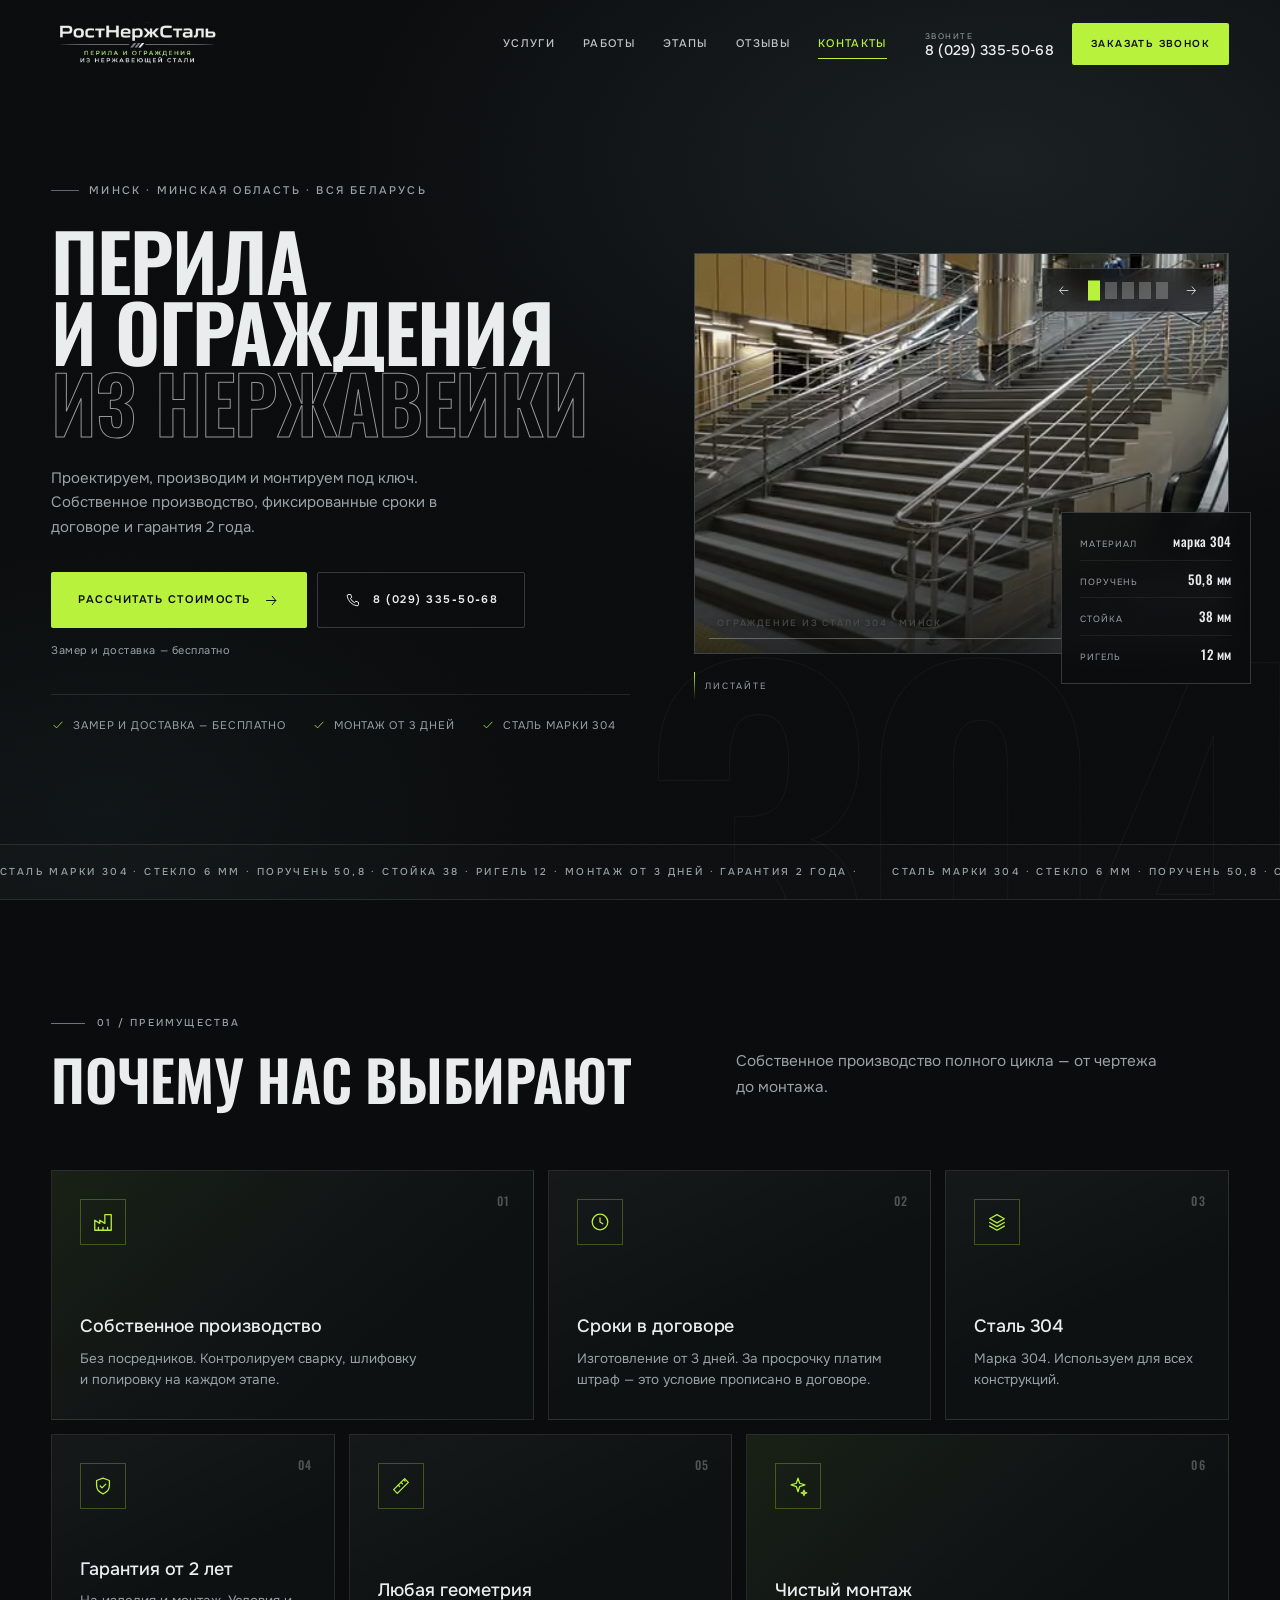
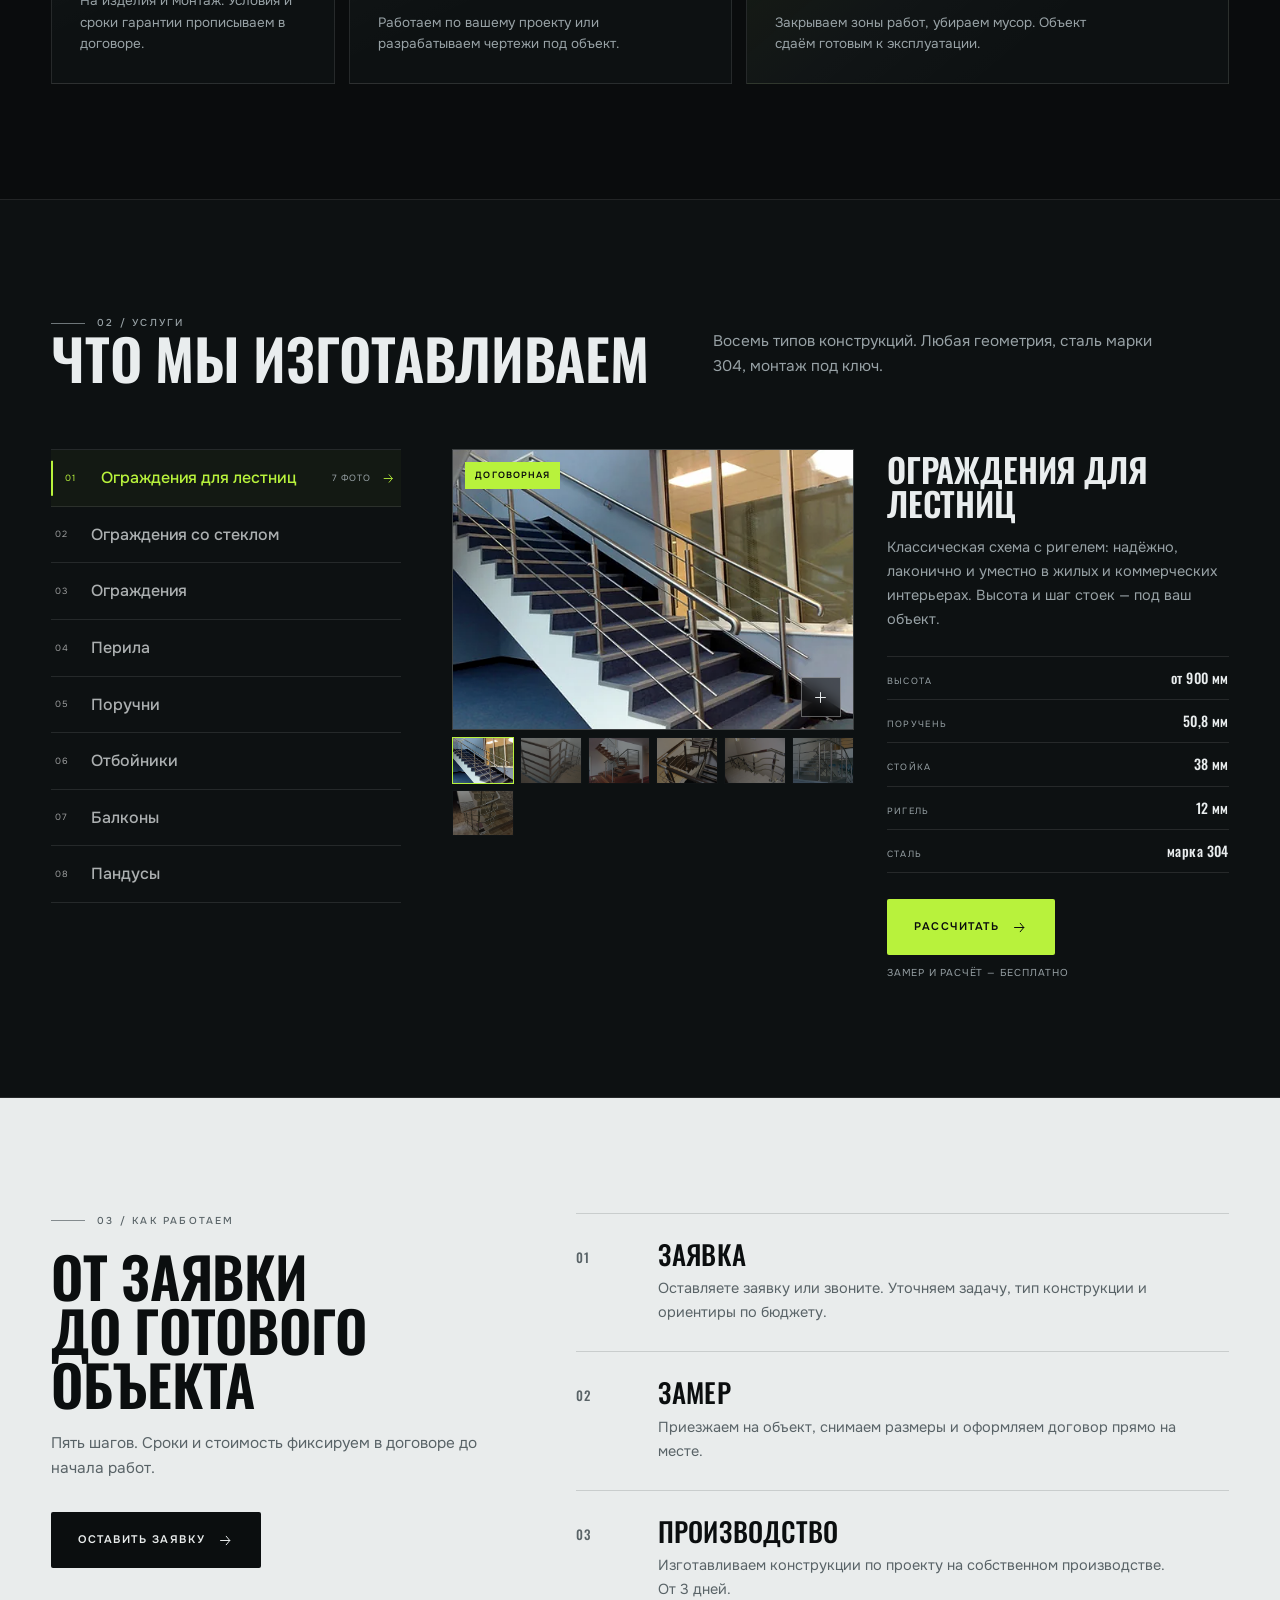
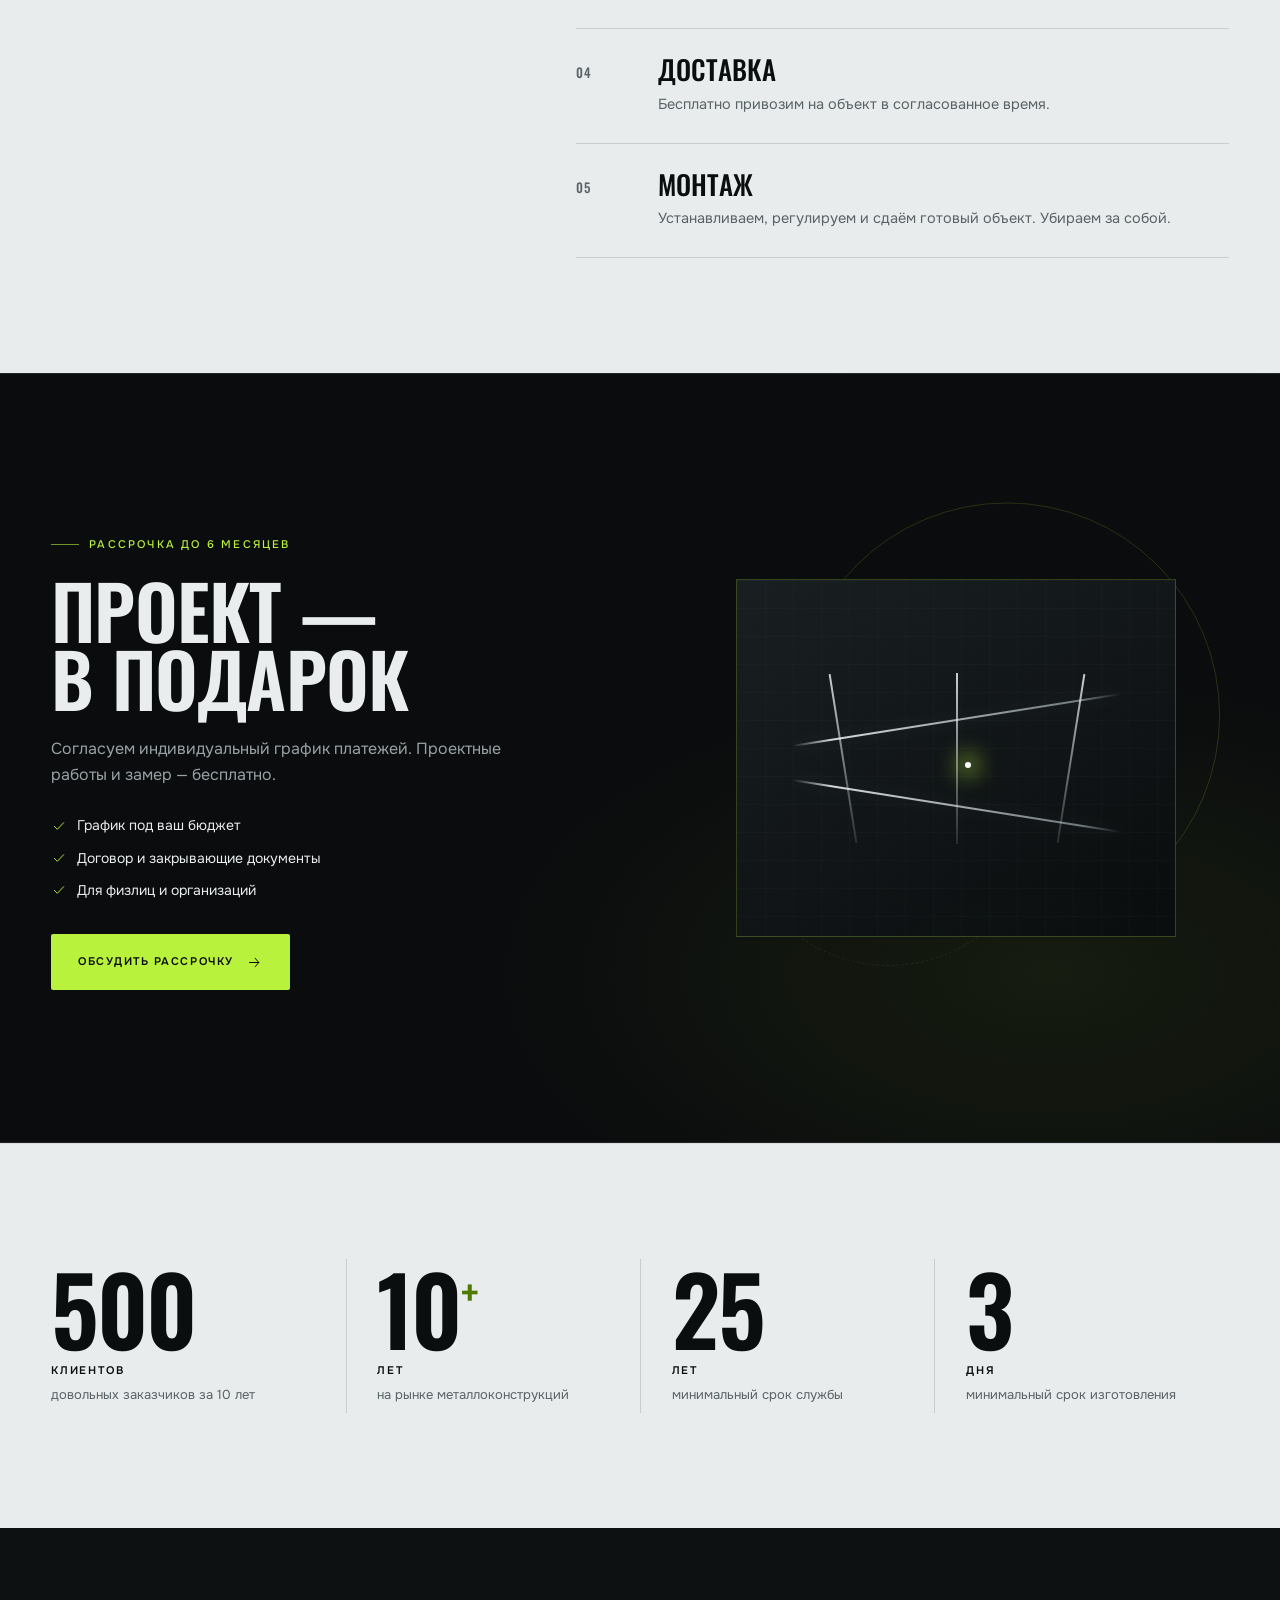
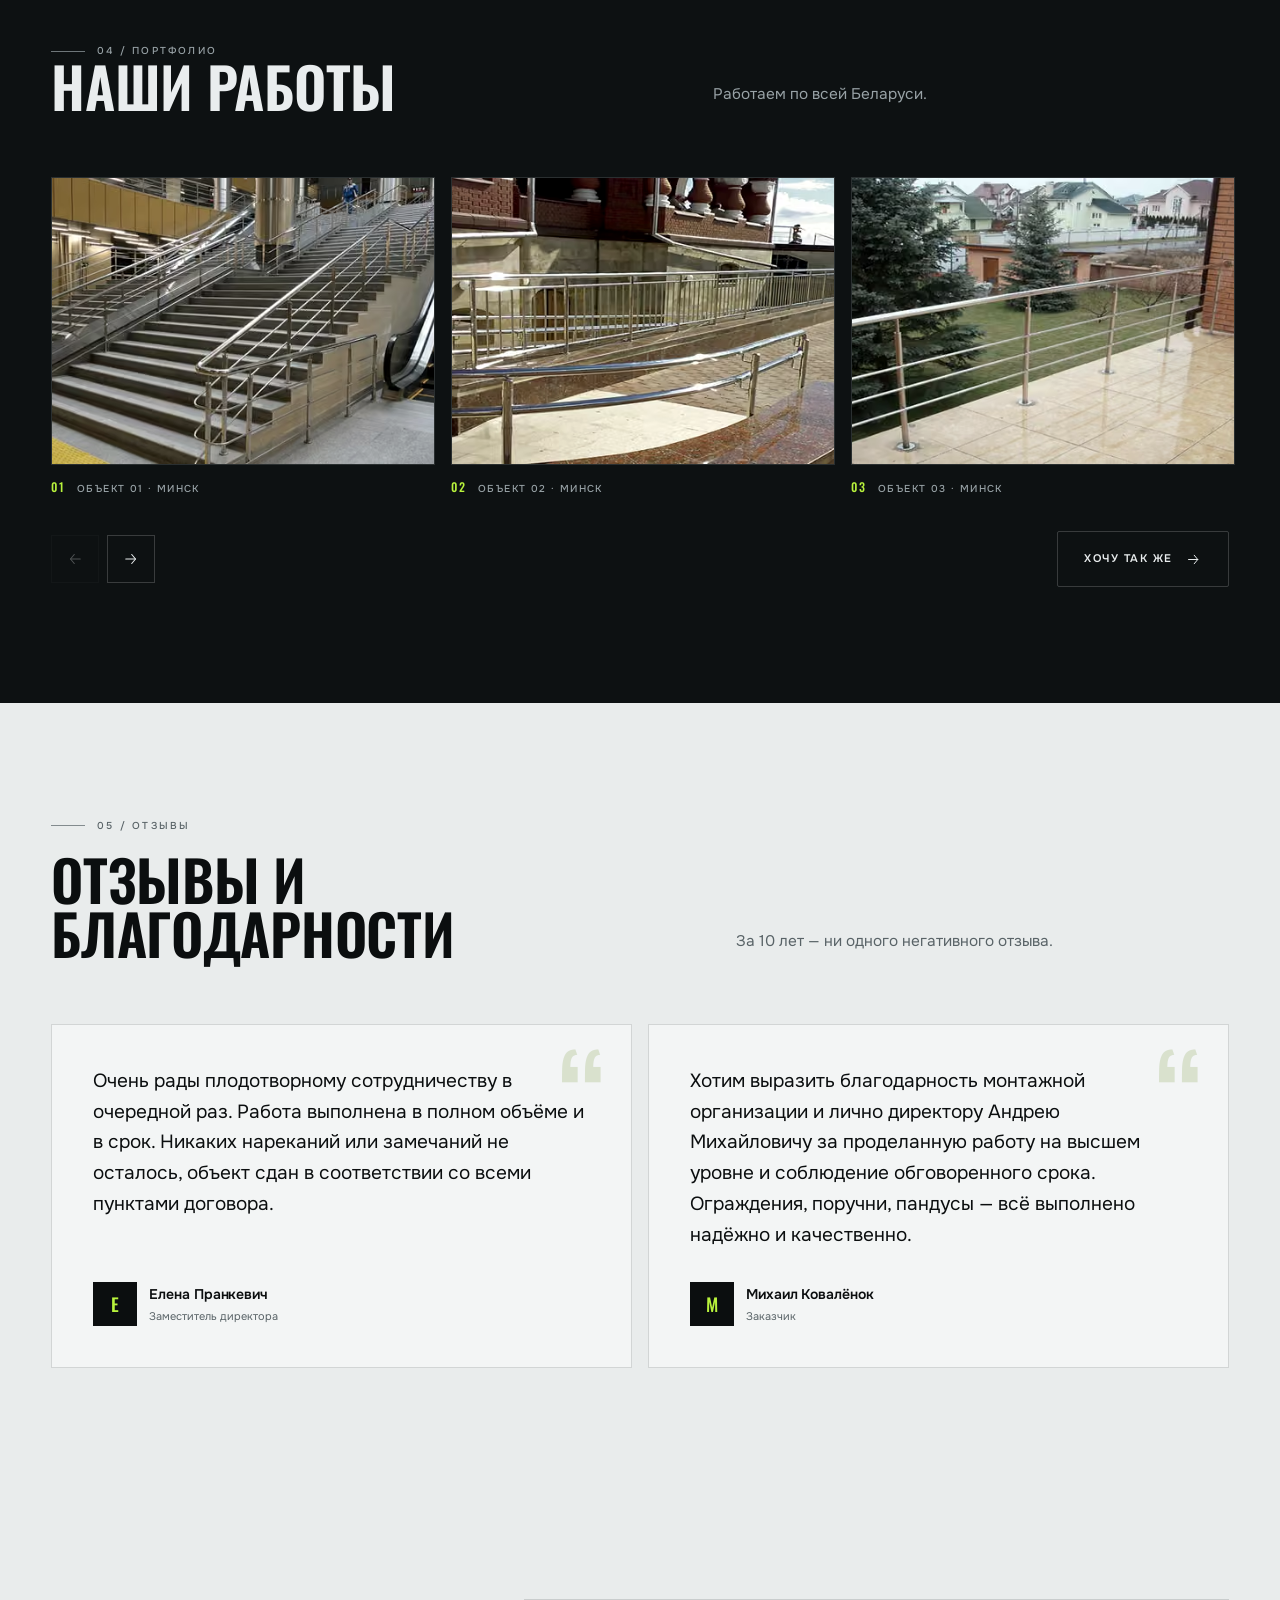
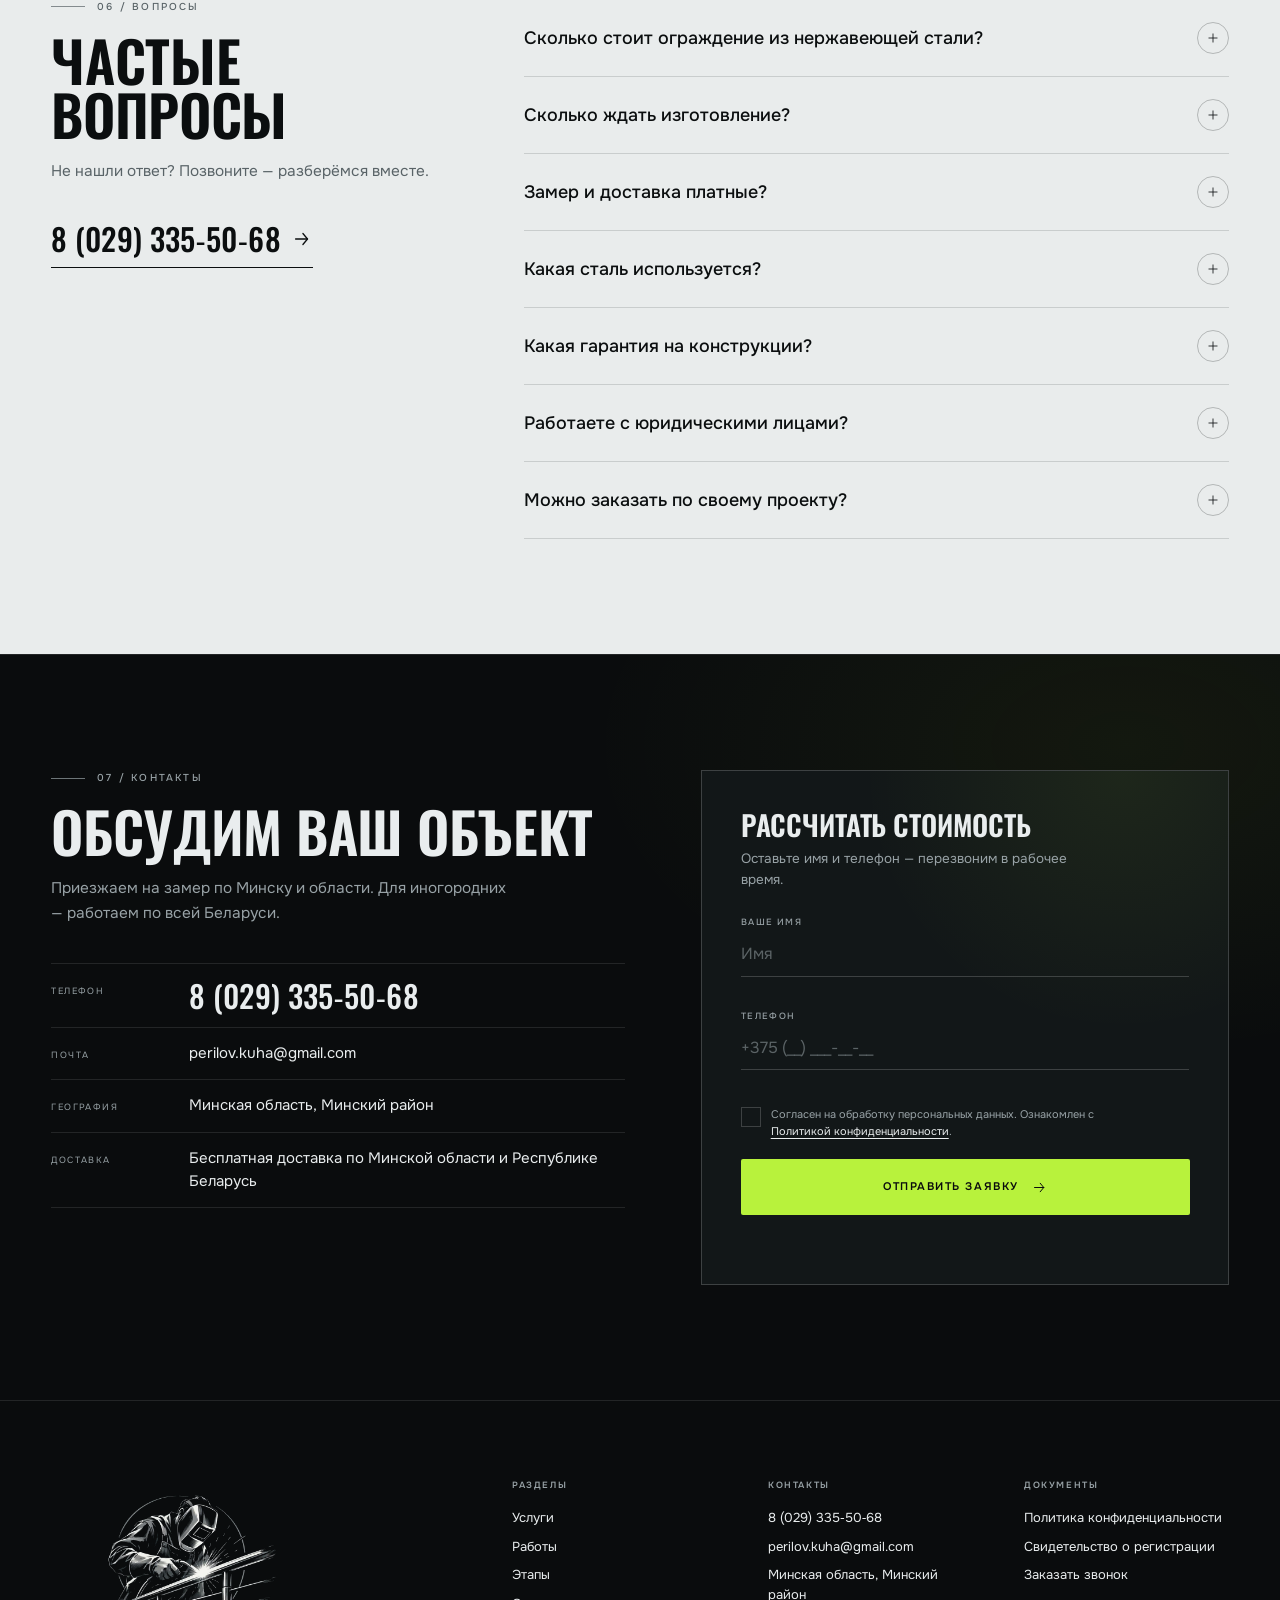
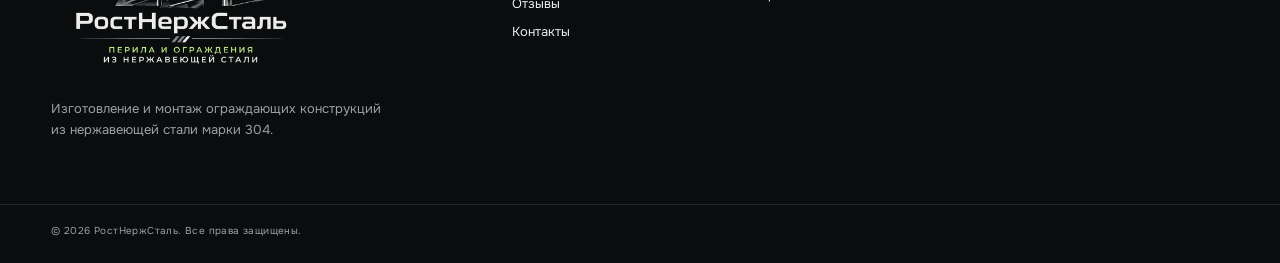
==== site/index.html @ 466e847a "Replace installment card with animation, remove second phone" ====
﻿<!DOCTYPE html>
<html lang="ru">
<head>
    <meta charset="utf-8">
    <meta name="viewport" content="width=device-width, initial-scale=1">
    <title>Перила и ограждения из нержавейки — монтаж под ключ | РостНержСталь</title>
    <meta name="description" content="Перила, ограждения, поручни и пандусы из нержавеющей стали марки 304. Собственное производство в Минской области, замер, монтаж по Беларуси, гарантия 2 года.">
    <link rel="canonical" href="https://steel-serves.by/">
    <meta name="theme-color" content="#0a0c0d">
    <meta name="format-detection" content="telephone=no">

    <meta property="og:type" content="website">
    <meta property="og:locale" content="ru_RU">
    <meta property="og:site_name" content="РостНержСталь">
    <meta property="og:title" content="Перила и ограждения из нержавейки — монтаж под ключ | РостНержСталь">
    <meta property="og:description" content="Перила, ограждения, поручни и пандусы из нержавеющей стали марки 304. Собственное производство в Минской области, замер, монтаж по Беларуси, гарантия 2 года.">
    <meta property="og:url" content="https://steel-serves.by/">
    <meta property="og:image" content="https://steel-serves.by/assets/img/og.jpg">
    <meta property="og:image:width" content="1200">
    <meta property="og:image:height" content="630">
    <meta name="twitter:card" content="summary_large_image">
    <meta name="twitter:title" content="Перила и ограждения из нержавейки — монтаж под ключ | РостНержСталь">
    <meta name="twitter:description" content="Перила, ограждения, поручни и пандусы из нержавеющей стали марки 304. Собственное производство в Минской области, замер, монтаж по Беларуси, гарантия 2 года.">
    <meta name="twitter:image" content="https://steel-serves.by/assets/img/og.jpg">

    <link rel="icon" href="favicon.svg" type="image/svg+xml">
    <link rel="icon" href="favicon-32.png" sizes="32x32" type="image/png">
    <link rel="apple-touch-icon" href="apple-touch-icon.png">
    <link rel="manifest" href="site.webmanifest">

    <link rel="preload" as="image" type="image/avif" href="assets/img/hero.avif" imagesrcset="assets/img/hero-640.avif 640w, assets/img/hero.avif 945w" imagesizes="(max-width: 900px) 94vw, 44vw">
<link rel="preload" as="image" type="image/webp" href="assets/img/hero.webp" imagesrcset="assets/img/hero-640.webp 640w, assets/img/hero.webp 945w" imagesizes="(max-width: 900px) 94vw, 44vw">
    <link rel="preload" href="assets/fonts/onest-300-cyrillic.woff2" as="font" type="font/woff2" crossorigin>
    <link rel="preload" href="assets/fonts/oswald-500-cyrillic.woff2" as="font" type="font/woff2" crossorigin>
    <link rel="stylesheet" href="assets/css/fonts.css">
    <link rel="stylesheet" href="assets/css/site.css?v=1795542601">

    <script type="application/ld+json">{"@context":"https:\/\/schema.org","@type":"LocalBusiness","name":"РостНержСталь","description":"Перила, ограждения, поручни и пандусы из нержавеющей стали марки 304. Собственное производство в Минской области, замер, монтаж по Беларуси, гарантия 2 года.","url":"https:\/\/steel-serves.by\/","telephone":"+375293355068","email":"perilov.kuha@gmail.com","image":"https:\/\/steel-serves.by\/assets\/img\/og.jpg","priceRange":"по договору","address":{"@type":"PostalAddress","addressCountry":"BY","addressRegion":"Минская область","addressLocality":"Минский район"},"areaServed":[{"@type":"AdministrativeArea","name":"Минская область"},{"@type":"Country","name":"Беларусь"}],"hasOfferCatalog":{"@type":"OfferCatalog","name":"Изделия из нержавеющей стали","itemListElement":[{"@type":"Offer","itemOffered":{"@type":"Service","name":"Ограждения для лестниц"}},{"@type":"Offer","itemOffered":{"@type":"Service","name":"Ограждения со стеклом"}},{"@type":"Offer","itemOffered":{"@type":"Service","name":"Ограждения"}},{"@type":"Offer","itemOffered":{"@type":"Service","name":"Перила"}},{"@type":"Offer","itemOffered":{"@type":"Service","name":"Поручни"}},{"@type":"Offer","itemOffered":{"@type":"Service","name":"Отбойники"}},{"@type":"Offer","itemOffered":{"@type":"Service","name":"Балконы"}},{"@type":"Offer","itemOffered":{"@type":"Service","name":"Пандусы"}}]}}</script>
    <script type="application/ld+json">{"@context":"https:\/\/schema.org","@type":"FAQPage","mainEntity":[{"@type":"Question","name":"Сколько стоит ограждение из нержавеющей стали?","acceptedAnswer":{"@type":"Answer","text":"Цена зависит от типа конструкции, метража, стекла и сложности монтажа. После бесплатного замера рассчитываем стоимость и согласуем её в договоре."}},{"@type":"Question","name":"Сколько ждать изготовление?","acceptedAnswer":{"@type":"Answer","text":"От 3 дней после замера и согласования проекта. Точный срок прописываем в договоре, за просрочку платим штраф."}},{"@type":"Question","name":"Замер и доставка платные?","acceptedAnswer":{"@type":"Answer","text":"Нет. Замер и доставка — бесплатно."}},{"@type":"Question","name":"Какая сталь используется?","acceptedAnswer":{"@type":"Answer","text":"Сталь марки 304. Подходит для объектов с высокой нагрузкой."}},{"@type":"Question","name":"Какая гарантия на конструкции?","acceptedAnswer":{"@type":"Answer","text":"Гарантия от 2 лет. Минимальный срок службы конструкций — 25 лет."}},{"@type":"Question","name":"Работаете с юридическими лицами?","acceptedAnswer":{"@type":"Answer","text":"Да. Работаем с организациями и частными заказчиками: договор, закрывающие документы, безналичный расчёт, рассрочка до 6 месяцев."}},{"@type":"Question","name":"Можно заказать по своему проекту?","acceptedAnswer":{"@type":"Answer","text":"Да. Изготавливаем по вашим чертежам или разрабатываем проект сами — эскизы, размеры и узлы крепления."}}]}</script>
</head>
<body>
<a class="skip-link" href="#main">Перейти к содержанию</a>

<header class="header" data-header>
    <div class="header__bar container">
        <a class="logo" href="#top">
            <img class="logo__img" src="assets/img/logo-wordmark.webp"
                 alt="РостНержСталь — перила и ограждения из нержавеющей стали">
        </a>

        <nav class="nav" aria-label="Основная навигация">
            <ul class="nav__list">
                                    <li><a class="nav__link" href="#services"><span>Услуги</span></a></li>
                                    <li><a class="nav__link" href="#works"><span>Работы</span></a></li>
                                    <li><a class="nav__link" href="#process"><span>Этапы</span></a></li>
                                    <li><a class="nav__link" href="#reviews"><span>Отзывы</span></a></li>
                                    <li><a class="nav__link" href="#contacts"><span>Контакты</span></a></li>
                            </ul>
        </nav>

        <div class="header__right">
            <a class="header__phone" href="tel:+375293355068">
                <span class="header__phone-label">Звоните</span>
                <span class="header__phone-value">8&nbsp;(029)&nbsp;335&#8209;50&#8209;68</span>
            </a>
            <button class="btn btn--accent btn--sm header__cta" type="button" data-open-lead data-source="header">
                <span>Заказать звонок</span>
            </button>
            <button class="burger" type="button" aria-label="Открыть меню" aria-expanded="false" aria-controls="mobile-menu" data-burger>
                <span></span><span></span>
            </button>
        </div>
    </div>
    <div class="header__progress" aria-hidden="true"><span data-progress></span></div>
</header>

<dialog class="mobile-menu" id="mobile-menu" aria-label="Меню">
    <div class="mobile-menu__top container">
        <a class="logo logo--menu" href="#top" data-menu-link>
            <img class="logo__img" src="assets/img/logo-wordmark.webp" alt="РостНержСталь">
        </a>
        <button class="burger burger--close" type="button" aria-label="Закрыть меню" data-menu-close>
            <span></span><span></span>
        </button>
    </div>
    <nav class="mobile-menu__nav container" aria-label="Мобильная навигация">
                    <a class="mobile-menu__link" href="#services" data-menu-link>
                <span class="mobile-menu__num">01</span>
                <span>Услуги</span>
            </a>
                    <a class="mobile-menu__link" href="#works" data-menu-link>
                <span class="mobile-menu__num">02</span>
                <span>Работы</span>
            </a>
                    <a class="mobile-menu__link" href="#process" data-menu-link>
                <span class="mobile-menu__num">03</span>
                <span>Этапы</span>
            </a>
                    <a class="mobile-menu__link" href="#reviews" data-menu-link>
                <span class="mobile-menu__num">04</span>
                <span>Отзывы</span>
            </a>
                    <a class="mobile-menu__link" href="#contacts" data-menu-link>
                <span class="mobile-menu__num">05</span>
                <span>Контакты</span>
            </a>
            </nav>
    <div class="mobile-menu__bottom container">
        <a class="mobile-menu__phone" href="tel:+375293355068">8&nbsp;(029)&nbsp;335&#8209;50&#8209;68</a>
        <button class="btn btn--accent" type="button" data-open-lead data-source="menu">Заказать звонок</button>
        <p class="mobile-menu__note"><span>Минская область, Минский район</span> · <span>perilov.kuha@gmail.com</span></p>
    </div>
</dialog>

<main id="main">

    <section class="hero" id="top">
        <span class="hero__watermark" aria-hidden="true">304</span>
        <div class="container hero__grid">
            <div class="hero__content">
                <p class="kicker hero__kicker" data-reveal>Минск · Минская область · вся Беларусь</p>
                <h1 class="hero__title">
                                            <span class="hero__line " style="--line-delay: 0.12s">
                            <span>Перила</span>
                        </span>
                                            <span class="hero__line " style="--line-delay: 0.24s">
                            <span>и ограждения</span>
                        </span>
                                            <span class="hero__line is-outline" style="--line-delay: 0.36s">
                            <span>из нержавейки</span>
                        </span>
                                    </h1>
                <p class="hero__lead" data-reveal style="--d: .35s">Проектируем, производим и монтируем под ключ. Собственное производство, фиксированные сроки в договоре и гарантия 2 года.</p>
                <div class="hero__actions" data-reveal style="--d: .45s">
                    <button class="btn btn--accent" type="button" data-open-lead data-source="hero">
                        <span>Рассчитать стоимость</span>
                        <svg class="btn__ico" viewBox="0 0 24 24" fill="none" stroke="currentColor" stroke-width="1.4" stroke-linecap="round" stroke-linejoin="round" aria-hidden="true" focusable="false"><path d="M5 12h13"/><path d="m13 6 5 6-5 6"/></svg>                    </button>
                    <a class="btn btn--ghost" href="tel:+375293355068">
                        <svg class="btn__ico" viewBox="0 0 24 24" fill="none" stroke="currentColor" stroke-width="1.4" stroke-linecap="round" stroke-linejoin="round" aria-hidden="true" focusable="false"><path d="M6.5 3.5h3l1.5 4-2 1.5a12 12 0 0 0 6 6l1.5-2 4 1.5v3a2 2 0 0 1-2.2 2A16.5 16.5 0 0 1 4.5 5.7 2 2 0 0 1 6.5 3.5Z"/></svg>                        8&nbsp;(029)&nbsp;335&#8209;50&#8209;68                    </a>
                </div>
                <p class="hero__note" data-reveal style="--d: .5s">Замер и доставка — бесплатно</p>
                <ul class="hero__badges" data-reveal style="--d: .55s">
                                            <li><svg class="ico" viewBox="0 0 24 24" fill="none" stroke="currentColor" stroke-width="1.4" stroke-linecap="round" stroke-linejoin="round" aria-hidden="true" focusable="false"><path d="m5 12.5 4.5 4.5L19 7"/></svg><span>Замер и доставка — бесплатно</span></li>
                                            <li><svg class="ico" viewBox="0 0 24 24" fill="none" stroke="currentColor" stroke-width="1.4" stroke-linecap="round" stroke-linejoin="round" aria-hidden="true" focusable="false"><path d="m5 12.5 4.5 4.5L19 7"/></svg><span>Монтаж от 3 дней</span></li>
                                            <li><svg class="ico" viewBox="0 0 24 24" fill="none" stroke="currentColor" stroke-width="1.4" stroke-linecap="round" stroke-linejoin="round" aria-hidden="true" focusable="false"><path d="m5 12.5 4.5 4.5L19 7"/></svg><span>Сталь марки 304</span></li>
                                    </ul>
            </div>

            <figure class="hero__media" data-reveal style="--d: .2s">
                <div class="hero__frame hero__carousel" data-carousel role="region" aria-roledescription="carousel" aria-label="Фото монтажей ограждений">
                    <div class="hero__slides" aria-live="polite" aria-atomic="true">
                                                    <div class="hero__slide is-active" data-slide role="group" aria-roledescription="Слайд" aria-label="Слайд 1 из 5" aria-hidden="false">
                                <picture><source type="image/avif" srcset="assets/img/hero-640.avif 640w, assets/img/hero.avif 945w" sizes="(max-width: 900px) 94vw, 44vw"><source type="image/webp" srcset="assets/img/hero-640.webp 640w, assets/img/hero.webp 945w" sizes="(max-width: 900px) 94vw, 44vw"><img src="assets/img/hero.webp" alt="Ограждение из нержавеющей стали на коммерческой лестнице" class="hero__img" width="945" height="480" loading="eager" decoding="async" fetchpriority="high"></picture>                                <span class="hero__caption">Ограждение из стали 304 · Минск</span>
                            </div>
                                                    <div class="hero__slide" data-slide role="group" aria-roledescription="Слайд" aria-label="Слайд 2 из 5" aria-hidden="true">
                                <picture><source type="image/avif" srcset="assets/img/work-04-640.avif 640w, assets/img/work-04.avif 945w" sizes="(max-width: 900px) 94vw, 44vw"><source type="image/webp" srcset="assets/img/work-04-640.webp 640w, assets/img/work-04.webp 945w" sizes="(max-width: 900px) 94vw, 44vw"><img src="assets/img/work-04.webp" alt="Ограждение из нержавеющей стали на винтовой лестнице" class="hero__img" width="945" height="480" loading="lazy" decoding="async" fetchpriority="auto"></picture>                                <span class="hero__caption">Винтовые лестницы</span>
                            </div>
                                                    <div class="hero__slide" data-slide role="group" aria-roledescription="Слайд" aria-label="Слайд 3 из 5" aria-hidden="true">
                                <picture><source type="image/avif" srcset="assets/img/work-07-640.avif 640w, assets/img/work-07.avif 945w" sizes="(max-width: 900px) 94vw, 44vw"><source type="image/webp" srcset="assets/img/work-07-640.webp 640w, assets/img/work-07.webp 945w" sizes="(max-width: 900px) 94vw, 44vw"><img src="assets/img/work-07.webp" alt="Двухуровневое ограждение пандуса из нержавеющей стали" class="hero__img" width="945" height="480" loading="lazy" decoding="async" fetchpriority="auto"></picture>                                <span class="hero__caption">Пандусы с поручнями</span>
                            </div>
                                                    <div class="hero__slide" data-slide role="group" aria-roledescription="Слайд" aria-label="Слайд 4 из 5" aria-hidden="true">
                                <picture><source type="image/avif" srcset="assets/img/work-02-640.avif 640w, assets/img/work-02.avif 945w" sizes="(max-width: 900px) 94vw, 44vw"><source type="image/webp" srcset="assets/img/work-02-640.webp 640w, assets/img/work-02.webp 945w" sizes="(max-width: 900px) 94vw, 44vw"><img src="assets/img/work-02.webp" alt="Ограждение входной группы здания из нержавеющей стали" class="hero__img" width="945" height="480" loading="lazy" decoding="async" fetchpriority="auto"></picture>                                <span class="hero__caption">Входные группы и пандусы</span>
                            </div>
                                                    <div class="hero__slide" data-slide role="group" aria-roledescription="Слайд" aria-label="Слайд 5 из 5" aria-hidden="true">
                                <picture><source type="image/avif" srcset="assets/img/work-13-640.avif 640w, assets/img/work-13-960.avif 960w, assets/img/work-13.avif 1080w" sizes="(max-width: 900px) 94vw, 44vw"><source type="image/webp" srcset="assets/img/work-13-640.webp 640w, assets/img/work-13-960.webp 960w, assets/img/work-13.webp 1080w" sizes="(max-width: 900px) 94vw, 44vw"><img src="assets/img/work-13.webp" alt="Ограждение спиральной лестницы из нержавеющей стали" class="hero__img" width="1080" height="1080" loading="lazy" decoding="async" fetchpriority="auto"></picture>                                <span class="hero__caption">Сложная геометрия</span>
                            </div>
                                            </div>
                    <span class="hero__frame-line" aria-hidden="true"></span>
                                            <div class="hero__carousel-ui">
                            <button class="hero__carousel-btn hero__carousel-btn--prev" type="button" data-carousel-prev aria-label="Предыдущее фото">
                                <svg class="ico" viewBox="0 0 24 24" fill="none" stroke="currentColor" stroke-width="1.4" stroke-linecap="round" stroke-linejoin="round" aria-hidden="true" focusable="false"><path d="M5 12h13"/><path d="m13 6 5 6-5 6"/></svg>                            </button>
                            <div class="hero__dots" aria-label="Выбор фото">
                                                                    <button class="hero__dot is-active" type="button" data-carousel-go="0" aria-label="Показать фото 1 из 5" aria-current="true"></button>
                                                                    <button class="hero__dot" type="button" data-carousel-go="1" aria-label="Показать фото 2 из 5" aria-current="false"></button>
                                                                    <button class="hero__dot" type="button" data-carousel-go="2" aria-label="Показать фото 3 из 5" aria-current="false"></button>
                                                                    <button class="hero__dot" type="button" data-carousel-go="3" aria-label="Показать фото 4 из 5" aria-current="false"></button>
                                                                    <button class="hero__dot" type="button" data-carousel-go="4" aria-label="Показать фото 5 из 5" aria-current="false"></button>
                                                            </div>
                            <button class="hero__carousel-btn hero__carousel-btn--next" type="button" data-carousel-next aria-label="Следующее фото">
                                <svg class="ico" viewBox="0 0 24 24" fill="none" stroke="currentColor" stroke-width="1.4" stroke-linecap="round" stroke-linejoin="round" aria-hidden="true" focusable="false"><path d="M5 12h13"/><path d="m13 6 5 6-5 6"/></svg>                            </button>
                        </div>
                                    </div>
                <div class="hero__specs">
                                            <div class="hero__spec">
                            <span>Материал</span>
                            <b>марка 304</b>
                        </div>
                                            <div class="hero__spec">
                            <span>Поручень</span>
                            <b>50,8 мм</b>
                        </div>
                                            <div class="hero__spec">
                            <span>Стойка</span>
                            <b>38 мм</b>
                        </div>
                                            <div class="hero__spec">
                            <span>Ригель</span>
                            <b>12 мм</b>
                        </div>
                                    </div>
                <a class="scroll-cue" href="#advantages"><span aria-hidden="true"></span>Листайте</a>
            </figure>
        </div>

        <div class="ticker" aria-hidden="true">
            <div class="ticker__track">
                                    <span class="ticker__group">
                                                    <span>СТАЛЬ МАРКИ 304 · СТЕКЛО 6 ММ · ПОРУЧЕНЬ 50,8 · СТОЙКА 38 · РИГЕЛЬ 12 · МОНТАЖ ОТ 3 ДНЕЙ · ГАРАНТИЯ 2 ГОДА ·</span>
                                                    <span>СТАЛЬ МАРКИ 304 · СТЕКЛО 6 ММ · ПОРУЧЕНЬ 50,8 · СТОЙКА 38 · РИГЕЛЬ 12 · МОНТАЖ ОТ 3 ДНЕЙ · ГАРАНТИЯ 2 ГОДА ·</span>
                                                    <span>СТАЛЬ МАРКИ 304 · СТЕКЛО 6 ММ · ПОРУЧЕНЬ 50,8 · СТОЙКА 38 · РИГЕЛЬ 12 · МОНТАЖ ОТ 3 ДНЕЙ · ГАРАНТИЯ 2 ГОДА ·</span>
                                            </span>
                                    <span class="ticker__group">
                                                    <span>СТАЛЬ МАРКИ 304 · СТЕКЛО 6 ММ · ПОРУЧЕНЬ 50,8 · СТОЙКА 38 · РИГЕЛЬ 12 · МОНТАЖ ОТ 3 ДНЕЙ · ГАРАНТИЯ 2 ГОДА ·</span>
                                                    <span>СТАЛЬ МАРКИ 304 · СТЕКЛО 6 ММ · ПОРУЧЕНЬ 50,8 · СТОЙКА 38 · РИГЕЛЬ 12 · МОНТАЖ ОТ 3 ДНЕЙ · ГАРАНТИЯ 2 ГОДА ·</span>
                                                    <span>СТАЛЬ МАРКИ 304 · СТЕКЛО 6 ММ · ПОРУЧЕНЬ 50,8 · СТОЙКА 38 · РИГЕЛЬ 12 · МОНТАЖ ОТ 3 ДНЕЙ · ГАРАНТИЯ 2 ГОДА ·</span>
                                            </span>
                            </div>
        </div>
    </section>

    <section class="section advantages" id="advantages">
        <div class="container">
            <div class="section-head">
                <span class="section-index" data-reveal>01 / Преимущества</span>
                <h2 class="section-title" data-reveal>Почему нас выбирают</h2>
                <p class="section-sub" data-reveal style="--d:.1s">Собственное производство полного цикла — от чертежа до монтажа.</p>
            </div>
            <div class="adv-grid">
                                    <article class="adv-card adv-card--wide" data-reveal style="--d: 0s">
                        <span class="adv-card__num" aria-hidden="true">01</span>
                        <span class="adv-card__icon"><svg class="ico" viewBox="0 0 24 24" fill="none" stroke="currentColor" stroke-width="1.4" stroke-linecap="round" stroke-linejoin="round" aria-hidden="true" focusable="false"><path d="M3 21V10l5.5 3.5V10L14 13.5V4h7v17H3Z"/><path d="M7 21v-3M12 21v-3M17 21v-3"/></svg></span>
                        <h3 class="adv-card__title">Собственное производство</h3>
                        <p class="adv-card__text">Без посредников. Контролируем сварку, шлифовку и полировку на каждом этапе.</p>
                    </article>
                                    <article class="adv-card" data-reveal style="--d: 0.05s">
                        <span class="adv-card__num" aria-hidden="true">02</span>
                        <span class="adv-card__icon"><svg class="ico" viewBox="0 0 24 24" fill="none" stroke="currentColor" stroke-width="1.4" stroke-linecap="round" stroke-linejoin="round" aria-hidden="true" focusable="false"><circle cx="12" cy="12" r="8.5"/><path d="M12 7.5V12l3 2"/></svg></span>
                        <h3 class="adv-card__title">Сроки в договоре</h3>
                        <p class="adv-card__text">Изготовление от 3 дней. За просрочку платим штраф — это условие прописано в договоре.</p>
                    </article>
                                    <article class="adv-card" data-reveal style="--d: 0.1s">
                        <span class="adv-card__num" aria-hidden="true">03</span>
                        <span class="adv-card__icon"><svg class="ico" viewBox="0 0 24 24" fill="none" stroke="currentColor" stroke-width="1.4" stroke-linecap="round" stroke-linejoin="round" aria-hidden="true" focusable="false"><path d="M4 8.5 12 4l8 4.5-8 4.5-8-4.5Z"/><path d="m4 12.5 8 4.5 8-4.5"/><path d="m4 16.5 8 4.5 8-4.5"/></svg></span>
                        <h3 class="adv-card__title">Сталь 304</h3>
                        <p class="adv-card__text">Марка 304. Используем для всех конструкций.</p>
                    </article>
                                    <article class="adv-card" data-reveal style="--d: 0.15s">
                        <span class="adv-card__num" aria-hidden="true">04</span>
                        <span class="adv-card__icon"><svg class="ico" viewBox="0 0 24 24" fill="none" stroke="currentColor" stroke-width="1.4" stroke-linecap="round" stroke-linejoin="round" aria-hidden="true" focusable="false"><path d="M12 3.5 19 6v5.5c0 4.2-2.8 7.4-7 9-4.2-1.6-7-4.8-7-9V6l7-2.5Z"/><path d="m9 12 2 2 4-4"/></svg></span>
                        <h3 class="adv-card__title">Гарантия от 2 лет</h3>
                        <p class="adv-card__text">На изделия и монтаж. Условия и сроки гарантии прописываем в договоре.</p>
                    </article>
                                    <article class="adv-card" data-reveal style="--d: 0.2s">
                        <span class="adv-card__num" aria-hidden="true">05</span>
                        <span class="adv-card__icon"><svg class="ico" viewBox="0 0 24 24" fill="none" stroke="currentColor" stroke-width="1.4" stroke-linecap="round" stroke-linejoin="round" aria-hidden="true" focusable="false"><path d="m4 16 12-12 4 4L8 20l-4-4Z"/><path d="m9 11 1.5 1.5M12 8l1.5 1.5M15 5l1.5 1.5"/></svg></span>
                        <h3 class="adv-card__title">Любая геометрия</h3>
                        <p class="adv-card__text">Работаем по вашему проекту или разрабатываем чертежи под объект.</p>
                    </article>
                                    <article class="adv-card adv-card--wide" data-reveal style="--d: 0.25s">
                        <span class="adv-card__num" aria-hidden="true">06</span>
                        <span class="adv-card__icon"><svg class="ico" viewBox="0 0 24 24" fill="none" stroke="currentColor" stroke-width="1.4" stroke-linecap="round" stroke-linejoin="round" aria-hidden="true" focusable="false"><path d="M12 3.5 13.8 9l5.7 1.8-5.7 1.8L12 18.2l-1.8-5.6L4.5 10.8 10.2 9 12 3.5Z"/><path d="M18.5 16.5 19.2 18.8 21.5 19.5l-2.3.7-.7 2.3-.7-2.3-2.3-.7 2.3-.7.7-2.3Z"/></svg></span>
                        <h3 class="adv-card__title">Чистый монтаж</h3>
                        <p class="adv-card__text">Закрываем зоны работ, убираем мусор. Объект сдаём готовым к эксплуатации.</p>
                    </article>
                            </div>
        </div>
    </section>

    <section class="section services" id="services">
        <div class="container">
            <div class="section-head section-head--split">
                <div>
                    <span class="section-index" data-reveal>02 / Услуги</span>
                    <h2 class="section-title" data-reveal>Что мы изготавливаем</h2>
                </div>
                <p class="section-sub" data-reveal style="--d:.1s">Восемь типов конструкций. Любая геометрия, сталь марки 304, монтаж под ключ.</p>
            </div>

            <div class="services__layout" data-services>
                <div class="services__list" role="tablist" aria-orientation="vertical" aria-label="Типы конструкций">
                                            <button class="svc-tab is-active" type="button" role="tab"
                                id="tab-lestnica" aria-controls="panel-lestnica"
                                aria-selected="true" tabindex="0"
                                data-tab="0" data-scroll>
                            <span class="svc-tab__num">01</span>
                            <span class="svc-tab__name">Ограждения для лестниц</span>
                            <span class="svc-tab__count">7 фото</span>
                            <svg class="svc-tab__arrow" viewBox="0 0 24 24" fill="none" stroke="currentColor" stroke-width="1.4" stroke-linecap="round" stroke-linejoin="round" aria-hidden="true" focusable="false"><path d="M5 12h13"/><path d="m13 6 5 6-5 6"/></svg>                        </button>
                                            <button class="svc-tab" type="button" role="tab"
                                id="tab-steklo" aria-controls="panel-steklo"
                                aria-selected="false" tabindex="-1"
                                data-tab="1" data-scroll>
                            <span class="svc-tab__num">02</span>
                            <span class="svc-tab__name">Ограждения со стеклом</span>
                            <span class="svc-tab__count">5 фото</span>
                            <svg class="svc-tab__arrow" viewBox="0 0 24 24" fill="none" stroke="currentColor" stroke-width="1.4" stroke-linecap="round" stroke-linejoin="round" aria-hidden="true" focusable="false"><path d="M5 12h13"/><path d="m13 6 5 6-5 6"/></svg>                        </button>
                                            <button class="svc-tab" type="button" role="tab"
                                id="tab-ograda" aria-controls="panel-ograda"
                                aria-selected="false" tabindex="-1"
                                data-tab="2" data-scroll>
                            <span class="svc-tab__num">03</span>
                            <span class="svc-tab__name">Ограждения</span>
                            <span class="svc-tab__count">6 фото</span>
                            <svg class="svc-tab__arrow" viewBox="0 0 24 24" fill="none" stroke="currentColor" stroke-width="1.4" stroke-linecap="round" stroke-linejoin="round" aria-hidden="true" focusable="false"><path d="M5 12h13"/><path d="m13 6 5 6-5 6"/></svg>                        </button>
                                            <button class="svc-tab" type="button" role="tab"
                                id="tab-perila" aria-controls="panel-perila"
                                aria-selected="false" tabindex="-1"
                                data-tab="3" data-scroll>
                            <span class="svc-tab__num">04</span>
                            <span class="svc-tab__name">Перила</span>
                            <span class="svc-tab__count">8 фото</span>
                            <svg class="svc-tab__arrow" viewBox="0 0 24 24" fill="none" stroke="currentColor" stroke-width="1.4" stroke-linecap="round" stroke-linejoin="round" aria-hidden="true" focusable="false"><path d="M5 12h13"/><path d="m13 6 5 6-5 6"/></svg>                        </button>
                                            <button class="svc-tab" type="button" role="tab"
                                id="tab-poruchni" aria-controls="panel-poruchni"
                                aria-selected="false" tabindex="-1"
                                data-tab="4" data-scroll>
                            <span class="svc-tab__num">05</span>
                            <span class="svc-tab__name">Поручни</span>
                            <span class="svc-tab__count">8 фото</span>
                            <svg class="svc-tab__arrow" viewBox="0 0 24 24" fill="none" stroke="currentColor" stroke-width="1.4" stroke-linecap="round" stroke-linejoin="round" aria-hidden="true" focusable="false"><path d="M5 12h13"/><path d="m13 6 5 6-5 6"/></svg>                        </button>
                                            <button class="svc-tab" type="button" role="tab"
                                id="tab-otboiniki" aria-controls="panel-otboiniki"
                                aria-selected="false" tabindex="-1"
                                data-tab="5" data-scroll>
                            <span class="svc-tab__num">06</span>
                            <span class="svc-tab__name">Отбойники</span>
                            <span class="svc-tab__count">8 фото</span>
                            <svg class="svc-tab__arrow" viewBox="0 0 24 24" fill="none" stroke="currentColor" stroke-width="1.4" stroke-linecap="round" stroke-linejoin="round" aria-hidden="true" focusable="false"><path d="M5 12h13"/><path d="m13 6 5 6-5 6"/></svg>                        </button>
                                            <button class="svc-tab" type="button" role="tab"
                                id="tab-balkoni" aria-controls="panel-balkoni"
                                aria-selected="false" tabindex="-1"
                                data-tab="6" data-scroll>
                            <span class="svc-tab__num">07</span>
                            <span class="svc-tab__name">Балконы</span>
                            <span class="svc-tab__count">8 фото</span>
                            <svg class="svc-tab__arrow" viewBox="0 0 24 24" fill="none" stroke="currentColor" stroke-width="1.4" stroke-linecap="round" stroke-linejoin="round" aria-hidden="true" focusable="false"><path d="M5 12h13"/><path d="m13 6 5 6-5 6"/></svg>                        </button>
                                            <button class="svc-tab" type="button" role="tab"
                                id="tab-pandusy" aria-controls="panel-pandusy"
                                aria-selected="false" tabindex="-1"
                                data-tab="7" data-scroll>
                            <span class="svc-tab__num">08</span>
                            <span class="svc-tab__name">Пандусы</span>
                            <span class="svc-tab__count">8 фото</span>
                            <svg class="svc-tab__arrow" viewBox="0 0 24 24" fill="none" stroke="currentColor" stroke-width="1.4" stroke-linecap="round" stroke-linejoin="round" aria-hidden="true" focusable="false"><path d="M5 12h13"/><path d="m13 6 5 6-5 6"/></svg>                        </button>
                                    </div>

                <div class="services__panels">
                                            <div class="service-panel is-active" id="panel-lestnica"
                             role="tabpanel" aria-labelledby="tab-lestnica" data-panel="0">
                            <div class="service-panel__media">
                                <div class="service-panel__main">
                                    <img class="service-panel__img" data-main-img
                                         src="assets/img/svc-ograda-lestnica-6.webp" srcset="assets/img/svc-ograda-lestnica-6-400.webp 400w, assets/img/svc-ograda-lestnica-6.webp 500w"
                                         sizes="(max-width: 900px) 94vw, 620px"
                                         width="500" height="350"
                                         alt="Ограждение для лестницы — фото 6" loading="lazy" decoding="async"
                                         >
                                    <span class="service-panel__badge">договорная</span>
                                    <button class="zoom-btn" type="button" aria-label="Открыть фото"
                                            data-lightbox-group="service-lestnica"
                                            data-lightbox-src="assets/img/svc-ograda-lestnica-6.webp" data-lightbox-alt="Ограждение для лестницы — фото 6">
                                        <svg class="ico" viewBox="0 0 24 24" fill="none" stroke="currentColor" stroke-width="1.4" stroke-linecap="round" stroke-linejoin="round" aria-hidden="true" focusable="false"><path d="M12 5v14M5 12h14"/></svg>                                    </button>
                                </div>
                                <div class="service-panel__thumbs">
                                                                            <button class="thumb is-active" type="button"
                                                data-thumb data-src="assets/img/svc-ograda-lestnica-6.webp" data-srcset="assets/img/svc-ograda-lestnica-6-400.webp 400w, assets/img/svc-ograda-lestnica-6.webp 500w"
                                                data-alt="Ограждение для лестницы — фото 6"
                                                aria-label="Показать фото 1">
                                            <img src="assets/img/svc-ograda-lestnica-6-400.webp" srcset="assets/img/svc-ograda-lestnica-6-400.webp 400w, assets/img/svc-ograda-lestnica-6.webp 500w"
                                                 sizes="96px" width="400" height="280"
                                                 alt="" loading="lazy" decoding="async">
                                        </button>
                                                                            <button class="thumb" type="button"
                                                data-thumb data-src="assets/img/svc-ograda-lestnica-1.webp" data-srcset="assets/img/svc-ograda-lestnica-1-400.webp 400w, assets/img/svc-ograda-lestnica-1.webp 500w"
                                                data-alt="Ограждение для лестницы — фото 1"
                                                aria-label="Показать фото 2">
                                            <img src="assets/img/svc-ograda-lestnica-1-400.webp" srcset="assets/img/svc-ograda-lestnica-1-400.webp 400w, assets/img/svc-ograda-lestnica-1.webp 500w"
                                                 sizes="96px" width="400" height="280"
                                                 alt="" loading="lazy" decoding="async">
                                        </button>
                                                                            <button class="thumb" type="button"
                                                data-thumb data-src="assets/img/svc-ograda-lestnica-2.webp" data-srcset="assets/img/svc-ograda-lestnica-2-400.webp 400w, assets/img/svc-ograda-lestnica-2.webp 500w"
                                                data-alt="Ограждение для лестницы — фото 2"
                                                aria-label="Показать фото 3">
                                            <img src="assets/img/svc-ograda-lestnica-2-400.webp" srcset="assets/img/svc-ograda-lestnica-2-400.webp 400w, assets/img/svc-ograda-lestnica-2.webp 500w"
                                                 sizes="96px" width="400" height="280"
                                                 alt="" loading="lazy" decoding="async">
                                        </button>
                                                                            <button class="thumb" type="button"
                                                data-thumb data-src="assets/img/svc-ograda-lestnica-3.webp" data-srcset="assets/img/svc-ograda-lestnica-3-400.webp 400w, assets/img/svc-ograda-lestnica-3.webp 500w"
                                                data-alt="Ограждение для лестницы — фото 3"
                                                aria-label="Показать фото 4">
                                            <img src="assets/img/svc-ograda-lestnica-3-400.webp" srcset="assets/img/svc-ograda-lestnica-3-400.webp 400w, assets/img/svc-ograda-lestnica-3.webp 500w"
                                                 sizes="96px" width="400" height="280"
                                                 alt="" loading="lazy" decoding="async">
                                        </button>
                                                                            <button class="thumb" type="button"
                                                data-thumb data-src="assets/img/svc-ograda-lestnica-4.webp" data-srcset="assets/img/svc-ograda-lestnica-4-400.webp 400w, assets/img/svc-ograda-lestnica-4.webp 500w"
                                                data-alt="Ограждение для лестницы — фото 4"
                                                aria-label="Показать фото 5">
                                            <img src="assets/img/svc-ograda-lestnica-4-400.webp" srcset="assets/img/svc-ograda-lestnica-4-400.webp 400w, assets/img/svc-ograda-lestnica-4.webp 500w"
                                                 sizes="96px" width="400" height="280"
                                                 alt="" loading="lazy" decoding="async">
                                        </button>
                                                                            <button class="thumb" type="button"
                                                data-thumb data-src="assets/img/svc-ograda-lestnica-5.webp" data-srcset="assets/img/svc-ograda-lestnica-5-400.webp 400w, assets/img/svc-ograda-lestnica-5.webp 500w"
                                                data-alt="Ограждение для лестницы — фото 5"
                                                aria-label="Показать фото 6">
                                            <img src="assets/img/svc-ograda-lestnica-5-400.webp" srcset="assets/img/svc-ograda-lestnica-5-400.webp 400w, assets/img/svc-ograda-lestnica-5.webp 500w"
                                                 sizes="96px" width="400" height="280"
                                                 alt="" loading="lazy" decoding="async">
                                        </button>
                                                                            <button class="thumb" type="button"
                                                data-thumb data-src="assets/img/svc-ograda-lestnica-7.webp" data-srcset="assets/img/svc-ograda-lestnica-7-400.webp 400w, assets/img/svc-ograda-lestnica-7.webp 500w"
                                                data-alt="Ограждение для лестницы — фото 7"
                                                aria-label="Показать фото 7">
                                            <img src="assets/img/svc-ograda-lestnica-7-400.webp" srcset="assets/img/svc-ograda-lestnica-7-400.webp 400w, assets/img/svc-ograda-lestnica-7.webp 500w"
                                                 sizes="96px" width="400" height="280"
                                                 alt="" loading="lazy" decoding="async">
                                        </button>
                                                                    </div>
                            </div>

                            <div class="service-panel__info">
                                <h3 class="service-panel__title">Ограждения для лестниц</h3>
                                <p class="service-panel__desc">Классическая схема с ригелем: надёжно, лаконично и уместно в жилых и коммерческих интерьерах. Высота и шаг стоек — под ваш объект.</p>
                                <dl class="specs">
                                                                            <div class="specs__row">
                                            <dt>Высота</dt>
                                            <dd>от 900 мм</dd>
                                        </div>
                                                                            <div class="specs__row">
                                            <dt>Поручень</dt>
                                            <dd>50,8 мм</dd>
                                        </div>
                                                                            <div class="specs__row">
                                            <dt>Стойка</dt>
                                            <dd>38 мм</dd>
                                        </div>
                                                                            <div class="specs__row">
                                            <dt>Ригель</dt>
                                            <dd>12 мм</dd>
                                        </div>
                                                                            <div class="specs__row">
                                            <dt>Сталь</dt>
                                            <dd>марка 304</dd>
                                        </div>
                                                                    </dl>
                                <div class="service-panel__actions">
                                    <button class="btn btn--accent" type="button" data-open-lead data-source="service-lestnica">
                                        <span>Рассчитать</span><svg class="btn__ico" viewBox="0 0 24 24" fill="none" stroke="currentColor" stroke-width="1.4" stroke-linecap="round" stroke-linejoin="round" aria-hidden="true" focusable="false"><path d="M5 12h13"/><path d="m13 6 5 6-5 6"/></svg>                                    </button>
                                    <span class="service-panel__note">Замер и расчёт — бесплатно</span>
                                </div>
                            </div>
                        </div>
                                            <div class="service-panel" id="panel-steklo"
                             role="tabpanel" aria-labelledby="tab-steklo" data-panel="1" hidden>
                            <div class="service-panel__media">
                                <div class="service-panel__main">
                                    <img class="service-panel__img" data-main-img
                                         src="assets/img/svc-ograda-steklo-1.webp" srcset="assets/img/svc-ograda-steklo-1-400.webp 400w, assets/img/svc-ograda-steklo-1.webp 500w"
                                         sizes="(max-width: 900px) 94vw, 620px"
                                         width="500" height="329"
                                         alt="Ограждение со стеклом — фото 1" loading="lazy" decoding="async"
                                         >
                                    <span class="service-panel__badge">Скидка 15%</span>
                                    <button class="zoom-btn" type="button" aria-label="Открыть фото"
                                            data-lightbox-group="service-steklo"
                                            data-lightbox-src="assets/img/svc-ograda-steklo-1.webp" data-lightbox-alt="Ограждение со стеклом — фото 1">
                                        <svg class="ico" viewBox="0 0 24 24" fill="none" stroke="currentColor" stroke-width="1.4" stroke-linecap="round" stroke-linejoin="round" aria-hidden="true" focusable="false"><path d="M12 5v14M5 12h14"/></svg>                                    </button>
                                </div>
                                <div class="service-panel__thumbs">
                                                                            <button class="thumb is-active" type="button"
                                                data-thumb data-src="assets/img/svc-ograda-steklo-1.webp" data-srcset="assets/img/svc-ograda-steklo-1-400.webp 400w, assets/img/svc-ograda-steklo-1.webp 500w"
                                                data-alt="Ограждение со стеклом — фото 1"
                                                aria-label="Показать фото 1">
                                            <img src="assets/img/svc-ograda-steklo-1-400.webp" srcset="assets/img/svc-ograda-steklo-1-400.webp 400w, assets/img/svc-ograda-steklo-1.webp 500w"
                                                 sizes="96px" width="400" height="263"
                                                 alt="" loading="lazy" decoding="async">
                                        </button>
                                                                            <button class="thumb" type="button"
                                                data-thumb data-src="assets/img/svc-ograda-steklo-2.webp" data-srcset="assets/img/svc-ograda-steklo-2-400.webp 400w, assets/img/svc-ograda-steklo-2.webp 500w"
                                                data-alt="Ограждение со стеклом — фото 2"
                                                aria-label="Показать фото 2">
                                            <img src="assets/img/svc-ograda-steklo-2-400.webp" srcset="assets/img/svc-ograda-steklo-2-400.webp 400w, assets/img/svc-ograda-steklo-2.webp 500w"
                                                 sizes="96px" width="400" height="263"
                                                 alt="" loading="lazy" decoding="async">
                                        </button>
                                                                            <button class="thumb" type="button"
                                                data-thumb data-src="assets/img/svc-ograda-steklo-3.webp" data-srcset="assets/img/svc-ograda-steklo-3-400.webp 400w, assets/img/svc-ograda-steklo-3.webp 500w"
                                                data-alt="Ограждение со стеклом — фото 3"
                                                aria-label="Показать фото 3">
                                            <img src="assets/img/svc-ograda-steklo-3-400.webp" srcset="assets/img/svc-ograda-steklo-3-400.webp 400w, assets/img/svc-ograda-steklo-3.webp 500w"
                                                 sizes="96px" width="400" height="263"
                                                 alt="" loading="lazy" decoding="async">
                                        </button>
                                                                            <button class="thumb" type="button"
                                                data-thumb data-src="assets/img/svc-ograda-steklo-4.webp" data-srcset="assets/img/svc-ograda-steklo-4-400.webp 400w, assets/img/svc-ograda-steklo-4.webp 500w"
                                                data-alt="Ограждение со стеклом — фото 4"
                                                aria-label="Показать фото 4">
                                            <img src="assets/img/svc-ograda-steklo-4-400.webp" srcset="assets/img/svc-ograda-steklo-4-400.webp 400w, assets/img/svc-ograda-steklo-4.webp 500w"
                                                 sizes="96px" width="400" height="263"
                                                 alt="" loading="lazy" decoding="async">
                                        </button>
                                                                            <button class="thumb" type="button"
                                                data-thumb data-src="assets/img/svc-ograda-steklo-5.webp" data-srcset="assets/img/svc-ograda-steklo-5-400.webp 400w, assets/img/svc-ograda-steklo-5.webp 500w"
                                                data-alt="Ограждение со стеклом — фото 5"
                                                aria-label="Показать фото 5">
                                            <img src="assets/img/svc-ograda-steklo-5-400.webp" srcset="assets/img/svc-ograda-steklo-5-400.webp 400w, assets/img/svc-ograda-steklo-5.webp 500w"
                                                 sizes="96px" width="400" height="263"
                                                 alt="" loading="lazy" decoding="async">
                                        </button>
                                                                    </div>
                            </div>

                            <div class="service-panel__info">
                                <h3 class="service-panel__title">Ограждения со стеклом</h3>
                                <p class="service-panel__desc">Закалённое стекло 6 мм в стальных стойках: максимум света и обзора без потери безопасности. Для лестниц, террас и балконов.</p>
                                <dl class="specs">
                                                                            <div class="specs__row">
                                            <dt>Высота</dt>
                                            <dd>от 900 мм</dd>
                                        </div>
                                                                            <div class="specs__row">
                                            <dt>Стекло</dt>
                                            <dd>закалённое 6 мм</dd>
                                        </div>
                                                                            <div class="specs__row">
                                            <dt>Поручень</dt>
                                            <dd>50,8 мм</dd>
                                        </div>
                                                                            <div class="specs__row">
                                            <dt>Стойка</dt>
                                            <dd>38 мм</dd>
                                        </div>
                                                                            <div class="specs__row">
                                            <dt>Сталь</dt>
                                            <dd>марка 304</dd>
                                        </div>
                                                                    </dl>
                                <div class="service-panel__actions">
                                    <button class="btn btn--accent" type="button" data-open-lead data-source="service-steklo">
                                        <span>Рассчитать</span><svg class="btn__ico" viewBox="0 0 24 24" fill="none" stroke="currentColor" stroke-width="1.4" stroke-linecap="round" stroke-linejoin="round" aria-hidden="true" focusable="false"><path d="M5 12h13"/><path d="m13 6 5 6-5 6"/></svg>                                    </button>
                                    <span class="service-panel__note">Замер и расчёт — бесплатно</span>
                                </div>
                            </div>
                        </div>
                                            <div class="service-panel" id="panel-ograda"
                             role="tabpanel" aria-labelledby="tab-ograda" data-panel="2" hidden>
                            <div class="service-panel__media">
                                <div class="service-panel__main">
                                    <img class="service-panel__img" data-main-img
                                         src="assets/img/svc-ograda-4.webp" srcset="assets/img/svc-ograda-4-400.webp 400w, assets/img/svc-ograda-4.webp 500w"
                                         sizes="(max-width: 900px) 94vw, 620px"
                                         width="500" height="350"
                                         alt="Ограждение из нержавеющей стали — фото 4" loading="lazy" decoding="async"
                                         >
                                    <span class="service-panel__badge">Скидка 15%</span>
                                    <button class="zoom-btn" type="button" aria-label="Открыть фото"
                                            data-lightbox-group="service-ograda"
                                            data-lightbox-src="assets/img/svc-ograda-4.webp" data-lightbox-alt="Ограждение из нержавеющей стали — фото 4">
                                        <svg class="ico" viewBox="0 0 24 24" fill="none" stroke="currentColor" stroke-width="1.4" stroke-linecap="round" stroke-linejoin="round" aria-hidden="true" focusable="false"><path d="M12 5v14M5 12h14"/></svg>                                    </button>
                                </div>
                                <div class="service-panel__thumbs">
                                                                            <button class="thumb is-active" type="button"
                                                data-thumb data-src="assets/img/svc-ograda-4.webp" data-srcset="assets/img/svc-ograda-4-400.webp 400w, assets/img/svc-ograda-4.webp 500w"
                                                data-alt="Ограждение из нержавеющей стали — фото 4"
                                                aria-label="Показать фото 1">
                                            <img src="assets/img/svc-ograda-4-400.webp" srcset="assets/img/svc-ograda-4-400.webp 400w, assets/img/svc-ograda-4.webp 500w"
                                                 sizes="96px" width="400" height="280"
                                                 alt="" loading="lazy" decoding="async">
                                        </button>
                                                                            <button class="thumb" type="button"
                                                data-thumb data-src="assets/img/svc-ograda-1.webp" data-srcset="assets/img/svc-ograda-1-400.webp 400w, assets/img/svc-ograda-1.webp 500w"
                                                data-alt="Ограждение из нержавеющей стали — фото 1"
                                                aria-label="Показать фото 2">
                                            <img src="assets/img/svc-ograda-1-400.webp" srcset="assets/img/svc-ograda-1-400.webp 400w, assets/img/svc-ograda-1.webp 500w"
                                                 sizes="96px" width="400" height="280"
                                                 alt="" loading="lazy" decoding="async">
                                        </button>
                                                                            <button class="thumb" type="button"
                                                data-thumb data-src="assets/img/svc-ograda-2.webp" data-srcset="assets/img/svc-ograda-2-400.webp 400w, assets/img/svc-ograda-2.webp 500w"
                                                data-alt="Ограждение из нержавеющей стали — фото 2"
                                                aria-label="Показать фото 3">
                                            <img src="assets/img/svc-ograda-2-400.webp" srcset="assets/img/svc-ograda-2-400.webp 400w, assets/img/svc-ograda-2.webp 500w"
                                                 sizes="96px" width="400" height="280"
                                                 alt="" loading="lazy" decoding="async">
                                        </button>
                                                                            <button class="thumb" type="button"
                                                data-thumb data-src="assets/img/svc-ograda-3.webp" data-srcset="assets/img/svc-ograda-3-400.webp 400w, assets/img/svc-ograda-3.webp 500w"
                                                data-alt="Ограждение из нержавеющей стали — фото 3"
                                                aria-label="Показать фото 4">
                                            <img src="assets/img/svc-ograda-3-400.webp" srcset="assets/img/svc-ograda-3-400.webp 400w, assets/img/svc-ograda-3.webp 500w"
                                                 sizes="96px" width="400" height="280"
                                                 alt="" loading="lazy" decoding="async">
                                        </button>
                                                                            <button class="thumb" type="button"
                                                data-thumb data-src="assets/img/svc-ograda-5.webp" data-srcset="assets/img/svc-ograda-5-400.webp 400w, assets/img/svc-ograda-5.webp 500w"
                                                data-alt="Ограждение из нержавеющей стали — фото 5"
                                                aria-label="Показать фото 5">
                                            <img src="assets/img/svc-ograda-5-400.webp" srcset="assets/img/svc-ograda-5-400.webp 400w, assets/img/svc-ograda-5.webp 500w"
                                                 sizes="96px" width="400" height="280"
                                                 alt="" loading="lazy" decoding="async">
                                        </button>
                                                                            <button class="thumb" type="button"
                                                data-thumb data-src="assets/img/svc-ograda-6.webp" data-srcset="assets/img/svc-ograda-6-400.webp 400w, assets/img/svc-ograda-6.webp 500w"
                                                data-alt="Ограждение из нержавеющей стали — фото 6"
                                                aria-label="Показать фото 6">
                                            <img src="assets/img/svc-ograda-6-400.webp" srcset="assets/img/svc-ograda-6-400.webp 400w, assets/img/svc-ograda-6.webp 500w"
                                                 sizes="96px" width="400" height="280"
                                                 alt="" loading="lazy" decoding="async">
                                        </button>
                                                                    </div>
                            </div>

                            <div class="service-panel__info">
                                <h3 class="service-panel__title">Ограждения</h3>
                                <p class="service-panel__desc">Универсальные секции для лестниц, террас и входных групп. Любая геометрия, срок службы — от 25 лет.</p>
                                <dl class="specs">
                                                                            <div class="specs__row">
                                            <dt>Высота</dt>
                                            <dd>от 900 мм</dd>
                                        </div>
                                                                            <div class="specs__row">
                                            <dt>Поручень</dt>
                                            <dd>50,8 мм</dd>
                                        </div>
                                                                            <div class="specs__row">
                                            <dt>Стойка</dt>
                                            <dd>38 мм</dd>
                                        </div>
                                                                            <div class="specs__row">
                                            <dt>Ригель</dt>
                                            <dd>12 мм</dd>
                                        </div>
                                                                            <div class="specs__row">
                                            <dt>Сталь</dt>
                                            <dd>марка 304</dd>
                                        </div>
                                                                    </dl>
                                <div class="service-panel__actions">
                                    <button class="btn btn--accent" type="button" data-open-lead data-source="service-ograda">
                                        <span>Рассчитать</span><svg class="btn__ico" viewBox="0 0 24 24" fill="none" stroke="currentColor" stroke-width="1.4" stroke-linecap="round" stroke-linejoin="round" aria-hidden="true" focusable="false"><path d="M5 12h13"/><path d="m13 6 5 6-5 6"/></svg>                                    </button>
                                    <span class="service-panel__note">Замер и расчёт — бесплатно</span>
                                </div>
                            </div>
                        </div>
                                            <div class="service-panel" id="panel-perila"
                             role="tabpanel" aria-labelledby="tab-perila" data-panel="3" hidden>
                            <div class="service-panel__media">
                                <div class="service-panel__main">
                                    <img class="service-panel__img" data-main-img
                                         src="assets/img/svc-perila-2.webp" srcset="assets/img/svc-perila-2-400.webp 400w, assets/img/svc-perila-2.webp 500w"
                                         sizes="(max-width: 900px) 94vw, 620px"
                                         width="500" height="350"
                                         alt="Перила из нержавеющей стали — фото 2" loading="lazy" decoding="async"
                                         >
                                    <span class="service-panel__badge">Скидка 15%</span>
                                    <button class="zoom-btn" type="button" aria-label="Открыть фото"
                                            data-lightbox-group="service-perila"
                                            data-lightbox-src="assets/img/svc-perila-2.webp" data-lightbox-alt="Перила из нержавеющей стали — фото 2">
                                        <svg class="ico" viewBox="0 0 24 24" fill="none" stroke="currentColor" stroke-width="1.4" stroke-linecap="round" stroke-linejoin="round" aria-hidden="true" focusable="false"><path d="M12 5v14M5 12h14"/></svg>                                    </button>
                                </div>
                                <div class="service-panel__thumbs">
                                                                            <button class="thumb is-active" type="button"
                                                data-thumb data-src="assets/img/svc-perila-2.webp" data-srcset="assets/img/svc-perila-2-400.webp 400w, assets/img/svc-perila-2.webp 500w"
                                                data-alt="Перила из нержавеющей стали — фото 2"
                                                aria-label="Показать фото 1">
                                            <img src="assets/img/svc-perila-2-400.webp" srcset="assets/img/svc-perila-2-400.webp 400w, assets/img/svc-perila-2.webp 500w"
                                                 sizes="96px" width="400" height="280"
                                                 alt="" loading="lazy" decoding="async">
                                        </button>
                                                                            <button class="thumb" type="button"
                                                data-thumb data-src="assets/img/svc-perila-1.webp" data-srcset="assets/img/svc-perila-1-400.webp 400w, assets/img/svc-perila-1.webp 500w"
                                                data-alt="Перила из нержавеющей стали — фото 1"
                                                aria-label="Показать фото 2">
                                            <img src="assets/img/svc-perila-1-400.webp" srcset="assets/img/svc-perila-1-400.webp 400w, assets/img/svc-perila-1.webp 500w"
                                                 sizes="96px" width="400" height="280"
                                                 alt="" loading="lazy" decoding="async">
                                        </button>
                                                                            <button class="thumb" type="button"
                                                data-thumb data-src="assets/img/svc-perila-3.webp" data-srcset="assets/img/svc-perila-3-400.webp 400w, assets/img/svc-perila-3.webp 500w"
                                                data-alt="Перила из нержавеющей стали — фото 3"
                                                aria-label="Показать фото 3">
                                            <img src="assets/img/svc-perila-3-400.webp" srcset="assets/img/svc-perila-3-400.webp 400w, assets/img/svc-perila-3.webp 500w"
                                                 sizes="96px" width="400" height="280"
                                                 alt="" loading="lazy" decoding="async">
                                        </button>
                                                                            <button class="thumb" type="button"
                                                data-thumb data-src="assets/img/svc-perila-4.webp" data-srcset="assets/img/svc-perila-4-400.webp 400w, assets/img/svc-perila-4.webp 500w"
                                                data-alt="Перила из нержавеющей стали — фото 4"
                                                aria-label="Показать фото 4">
                                            <img src="assets/img/svc-perila-4-400.webp" srcset="assets/img/svc-perila-4-400.webp 400w, assets/img/svc-perila-4.webp 500w"
                                                 sizes="96px" width="400" height="280"
                                                 alt="" loading="lazy" decoding="async">
                                        </button>
                                                                            <button class="thumb" type="button"
                                                data-thumb data-src="assets/img/svc-perila-5.webp" data-srcset="assets/img/svc-perila-5-400.webp 400w, assets/img/svc-perila-5.webp 500w"
                                                data-alt="Перила из нержавеющей стали — фото 5"
                                                aria-label="Показать фото 5">
                                            <img src="assets/img/svc-perila-5-400.webp" srcset="assets/img/svc-perila-5-400.webp 400w, assets/img/svc-perila-5.webp 500w"
                                                 sizes="96px" width="400" height="280"
                                                 alt="" loading="lazy" decoding="async">
                                        </button>
                                                                            <button class="thumb" type="button"
                                                data-thumb data-src="assets/img/svc-perila-6.webp" data-srcset="assets/img/svc-perila-6-400.webp 400w, assets/img/svc-perila-6.webp 500w"
                                                data-alt="Перила из нержавеющей стали — фото 6"
                                                aria-label="Показать фото 6">
                                            <img src="assets/img/svc-perila-6-400.webp" srcset="assets/img/svc-perila-6-400.webp 400w, assets/img/svc-perila-6.webp 500w"
                                                 sizes="96px" width="400" height="280"
                                                 alt="" loading="lazy" decoding="async">
                                        </button>
                                                                            <button class="thumb" type="button"
                                                data-thumb data-src="assets/img/svc-perila-7.webp" data-srcset="assets/img/svc-perila-7-400.webp 400w, assets/img/svc-perila-7.webp 500w"
                                                data-alt="Перила из нержавеющей стали — фото 7"
                                                aria-label="Показать фото 7">
                                            <img src="assets/img/svc-perila-7-400.webp" srcset="assets/img/svc-perila-7-400.webp 400w, assets/img/svc-perila-7.webp 500w"
                                                 sizes="96px" width="400" height="280"
                                                 alt="" loading="lazy" decoding="async">
                                        </button>
                                                                            <button class="thumb" type="button"
                                                data-thumb data-src="assets/img/svc-perila-8.webp" data-srcset="assets/img/svc-perila-8-400.webp 400w, assets/img/svc-perila-8.webp 500w"
                                                data-alt="Перила из нержавеющей стали — фото 8"
                                                aria-label="Показать фото 8">
                                            <img src="assets/img/svc-perila-8-400.webp" srcset="assets/img/svc-perila-8-400.webp 400w, assets/img/svc-perila-8.webp 500w"
                                                 sizes="96px" width="400" height="280"
                                                 alt="" loading="lazy" decoding="async">
                                        </button>
                                                                    </div>
                            </div>

                            <div class="service-panel__info">
                                <h3 class="service-panel__title">Перила</h3>
                                <p class="service-panel__desc">Перила для лестниц и террас: плавные повороты, шлифовка до зеркала и аккуратные узлы крепления.</p>
                                <dl class="specs">
                                                                            <div class="specs__row">
                                            <dt>Высота</dt>
                                            <dd>от 900 мм</dd>
                                        </div>
                                                                            <div class="specs__row">
                                            <dt>Поручень</dt>
                                            <dd>50,8 мм</dd>
                                        </div>
                                                                            <div class="specs__row">
                                            <dt>Стойка</dt>
                                            <dd>38 мм</dd>
                                        </div>
                                                                            <div class="specs__row">
                                            <dt>Ригель</dt>
                                            <dd>12 мм</dd>
                                        </div>
                                                                            <div class="specs__row">
                                            <dt>Сталь</dt>
                                            <dd>марка 304</dd>
                                        </div>
                                                                    </dl>
                                <div class="service-panel__actions">
                                    <button class="btn btn--accent" type="button" data-open-lead data-source="service-perila">
                                        <span>Рассчитать</span><svg class="btn__ico" viewBox="0 0 24 24" fill="none" stroke="currentColor" stroke-width="1.4" stroke-linecap="round" stroke-linejoin="round" aria-hidden="true" focusable="false"><path d="M5 12h13"/><path d="m13 6 5 6-5 6"/></svg>                                    </button>
                                    <span class="service-panel__note">Замер и расчёт — бесплатно</span>
                                </div>
                            </div>
                        </div>
                                            <div class="service-panel" id="panel-poruchni"
                             role="tabpanel" aria-labelledby="tab-poruchni" data-panel="4" hidden>
                            <div class="service-panel__media">
                                <div class="service-panel__main">
                                    <img class="service-panel__img" data-main-img
                                         src="assets/img/svc-poruchni-1.webp" srcset="assets/img/svc-poruchni-1-400.webp 400w, assets/img/svc-poruchni-1.webp 500w"
                                         sizes="(max-width: 900px) 94vw, 620px"
                                         width="500" height="350"
                                         alt="Поручень из нержавеющей стали — фото 1" loading="lazy" decoding="async"
                                         >
                                    <span class="service-panel__badge">Скидка 15%</span>
                                    <button class="zoom-btn" type="button" aria-label="Открыть фото"
                                            data-lightbox-group="service-poruchni"
                                            data-lightbox-src="assets/img/svc-poruchni-1.webp" data-lightbox-alt="Поручень из нержавеющей стали — фото 1">
                                        <svg class="ico" viewBox="0 0 24 24" fill="none" stroke="currentColor" stroke-width="1.4" stroke-linecap="round" stroke-linejoin="round" aria-hidden="true" focusable="false"><path d="M12 5v14M5 12h14"/></svg>                                    </button>
                                </div>
                                <div class="service-panel__thumbs">
                                                                            <button class="thumb is-active" type="button"
                                                data-thumb data-src="assets/img/svc-poruchni-1.webp" data-srcset="assets/img/svc-poruchni-1-400.webp 400w, assets/img/svc-poruchni-1.webp 500w"
                                                data-alt="Поручень из нержавеющей стали — фото 1"
                                                aria-label="Показать фото 1">
                                            <img src="assets/img/svc-poruchni-1-400.webp" srcset="assets/img/svc-poruchni-1-400.webp 400w, assets/img/svc-poruchni-1.webp 500w"
                                                 sizes="96px" width="400" height="280"
                                                 alt="" loading="lazy" decoding="async">
                                        </button>
                                                                            <button class="thumb" type="button"
                                                data-thumb data-src="assets/img/svc-poruchni-2.webp" data-srcset="assets/img/svc-poruchni-2-400.webp 400w, assets/img/svc-poruchni-2.webp 500w"
                                                data-alt="Поручень из нержавеющей стали — фото 2"
                                                aria-label="Показать фото 2">
                                            <img src="assets/img/svc-poruchni-2-400.webp" srcset="assets/img/svc-poruchni-2-400.webp 400w, assets/img/svc-poruchni-2.webp 500w"
                                                 sizes="96px" width="400" height="280"
                                                 alt="" loading="lazy" decoding="async">
                                        </button>
                                                                            <button class="thumb" type="button"
                                                data-thumb data-src="assets/img/svc-poruchni-3.webp" data-srcset="assets/img/svc-poruchni-3-400.webp 400w, assets/img/svc-poruchni-3.webp 500w"
                                                data-alt="Поручень из нержавеющей стали — фото 3"
                                                aria-label="Показать фото 3">
                                            <img src="assets/img/svc-poruchni-3-400.webp" srcset="assets/img/svc-poruchni-3-400.webp 400w, assets/img/svc-poruchni-3.webp 500w"
                                                 sizes="96px" width="400" height="280"
                                                 alt="" loading="lazy" decoding="async">
                                        </button>
                                                                            <button class="thumb" type="button"
                                                data-thumb data-src="assets/img/svc-poruchni-4.webp" data-srcset="assets/img/svc-poruchni-4-400.webp 400w, assets/img/svc-poruchni-4.webp 500w"
                                                data-alt="Поручень из нержавеющей стали — фото 4"
                                                aria-label="Показать фото 4">
                                            <img src="assets/img/svc-poruchni-4-400.webp" srcset="assets/img/svc-poruchni-4-400.webp 400w, assets/img/svc-poruchni-4.webp 500w"
                                                 sizes="96px" width="400" height="280"
                                                 alt="" loading="lazy" decoding="async">
                                        </button>
                                                                            <button class="thumb" type="button"
                                                data-thumb data-src="assets/img/svc-poruchni-5.webp" data-srcset="assets/img/svc-poruchni-5-400.webp 400w, assets/img/svc-poruchni-5.webp 500w"
                                                data-alt="Поручень из нержавеющей стали — фото 5"
                                                aria-label="Показать фото 5">
                                            <img src="assets/img/svc-poruchni-5-400.webp" srcset="assets/img/svc-poruchni-5-400.webp 400w, assets/img/svc-poruchni-5.webp 500w"
                                                 sizes="96px" width="400" height="280"
                                                 alt="" loading="lazy" decoding="async">
                                        </button>
                                                                            <button class="thumb" type="button"
                                                data-thumb data-src="assets/img/svc-poruchni-6.webp" data-srcset="assets/img/svc-poruchni-6-400.webp 400w, assets/img/svc-poruchni-6.webp 500w"
                                                data-alt="Поручень из нержавеющей стали — фото 6"
                                                aria-label="Показать фото 6">
                                            <img src="assets/img/svc-poruchni-6-400.webp" srcset="assets/img/svc-poruchni-6-400.webp 400w, assets/img/svc-poruchni-6.webp 500w"
                                                 sizes="96px" width="400" height="280"
                                                 alt="" loading="lazy" decoding="async">
                                        </button>
                                                                            <button class="thumb" type="button"
                                                data-thumb data-src="assets/img/svc-poruchni-7.webp" data-srcset="assets/img/svc-poruchni-7-400.webp 400w, assets/img/svc-poruchni-7.webp 500w"
                                                data-alt="Поручень из нержавеющей стали — фото 7"
                                                aria-label="Показать фото 7">
                                            <img src="assets/img/svc-poruchni-7-400.webp" srcset="assets/img/svc-poruchni-7-400.webp 400w, assets/img/svc-poruchni-7.webp 500w"
                                                 sizes="96px" width="400" height="280"
                                                 alt="" loading="lazy" decoding="async">
                                        </button>
                                                                            <button class="thumb" type="button"
                                                data-thumb data-src="assets/img/svc-poruchni-8.webp" data-srcset="assets/img/svc-poruchni-8-400.webp 400w, assets/img/svc-poruchni-8.webp 500w"
                                                data-alt="Поручень из нержавеющей стали — фото 8"
                                                aria-label="Показать фото 8">
                                            <img src="assets/img/svc-poruchni-8-400.webp" srcset="assets/img/svc-poruchni-8-400.webp 400w, assets/img/svc-poruchni-8.webp 500w"
                                                 sizes="96px" width="400" height="280"
                                                 alt="" loading="lazy" decoding="async">
                                        </button>
                                                                    </div>
                            </div>

                            <div class="service-panel__info">
                                <h3 class="service-panel__title">Поручни</h3>
                                <p class="service-panel__desc">Пристенные и свободностоящие поручни для пандусов, коридоров и общественных пространств.</p>
                                <dl class="specs">
                                                                            <div class="specs__row">
                                            <dt>Высота</dt>
                                            <dd>любая</dd>
                                        </div>
                                                                            <div class="specs__row">
                                            <dt>Поручень</dt>
                                            <dd>50,8 мм</dd>
                                        </div>
                                                                            <div class="specs__row">
                                            <dt>Стойка</dt>
                                            <dd>38 мм</dd>
                                        </div>
                                                                            <div class="specs__row">
                                            <dt>Ригель</dt>
                                            <dd>12 мм</dd>
                                        </div>
                                                                            <div class="specs__row">
                                            <dt>Сталь</dt>
                                            <dd>марка 304</dd>
                                        </div>
                                                                    </dl>
                                <div class="service-panel__actions">
                                    <button class="btn btn--accent" type="button" data-open-lead data-source="service-poruchni">
                                        <span>Рассчитать</span><svg class="btn__ico" viewBox="0 0 24 24" fill="none" stroke="currentColor" stroke-width="1.4" stroke-linecap="round" stroke-linejoin="round" aria-hidden="true" focusable="false"><path d="M5 12h13"/><path d="m13 6 5 6-5 6"/></svg>                                    </button>
                                    <span class="service-panel__note">Замер и расчёт — бесплатно</span>
                                </div>
                            </div>
                        </div>
                                            <div class="service-panel" id="panel-otboiniki"
                             role="tabpanel" aria-labelledby="tab-otboiniki" data-panel="5" hidden>
                            <div class="service-panel__media">
                                <div class="service-panel__main">
                                    <img class="service-panel__img" data-main-img
                                         src="assets/img/svc-otboiniki-8.webp" srcset="assets/img/svc-otboiniki-8-400.webp 400w, assets/img/svc-otboiniki-8.webp 500w"
                                         sizes="(max-width: 900px) 94vw, 620px"
                                         width="500" height="350"
                                         alt="Отбойник из нержавеющей стали — фото 8" loading="lazy" decoding="async"
                                         >
                                    <span class="service-panel__badge">Скидка 15%</span>
                                    <button class="zoom-btn" type="button" aria-label="Открыть фото"
                                            data-lightbox-group="service-otboiniki"
                                            data-lightbox-src="assets/img/svc-otboiniki-8.webp" data-lightbox-alt="Отбойник из нержавеющей стали — фото 8">
                                        <svg class="ico" viewBox="0 0 24 24" fill="none" stroke="currentColor" stroke-width="1.4" stroke-linecap="round" stroke-linejoin="round" aria-hidden="true" focusable="false"><path d="M12 5v14M5 12h14"/></svg>                                    </button>
                                </div>
                                <div class="service-panel__thumbs">
                                                                            <button class="thumb is-active" type="button"
                                                data-thumb data-src="assets/img/svc-otboiniki-8.webp" data-srcset="assets/img/svc-otboiniki-8-400.webp 400w, assets/img/svc-otboiniki-8.webp 500w"
                                                data-alt="Отбойник из нержавеющей стали — фото 8"
                                                aria-label="Показать фото 1">
                                            <img src="assets/img/svc-otboiniki-8-400.webp" srcset="assets/img/svc-otboiniki-8-400.webp 400w, assets/img/svc-otboiniki-8.webp 500w"
                                                 sizes="96px" width="400" height="280"
                                                 alt="" loading="lazy" decoding="async">
                                        </button>
                                                                            <button class="thumb" type="button"
                                                data-thumb data-src="assets/img/svc-otboiniki-1.webp" data-srcset="assets/img/svc-otboiniki-1-400.webp 400w, assets/img/svc-otboiniki-1.webp 500w"
                                                data-alt="Отбойник из нержавеющей стали — фото 1"
                                                aria-label="Показать фото 2">
                                            <img src="assets/img/svc-otboiniki-1-400.webp" srcset="assets/img/svc-otboiniki-1-400.webp 400w, assets/img/svc-otboiniki-1.webp 500w"
                                                 sizes="96px" width="400" height="280"
                                                 alt="" loading="lazy" decoding="async">
                                        </button>
                                                                            <button class="thumb" type="button"
                                                data-thumb data-src="assets/img/svc-otboiniki-2.webp" data-srcset="assets/img/svc-otboiniki-2-400.webp 400w, assets/img/svc-otboiniki-2.webp 500w"
                                                data-alt="Отбойник из нержавеющей стали — фото 2"
                                                aria-label="Показать фото 3">
                                            <img src="assets/img/svc-otboiniki-2-400.webp" srcset="assets/img/svc-otboiniki-2-400.webp 400w, assets/img/svc-otboiniki-2.webp 500w"
                                                 sizes="96px" width="400" height="280"
                                                 alt="" loading="lazy" decoding="async">
                                        </button>
                                                                            <button class="thumb" type="button"
                                                data-thumb data-src="assets/img/svc-otboiniki-3.webp" data-srcset="assets/img/svc-otboiniki-3-400.webp 400w, assets/img/svc-otboiniki-3.webp 500w"
                                                data-alt="Отбойник из нержавеющей стали — фото 3"
                                                aria-label="Показать фото 4">
                                            <img src="assets/img/svc-otboiniki-3-400.webp" srcset="assets/img/svc-otboiniki-3-400.webp 400w, assets/img/svc-otboiniki-3.webp 500w"
                                                 sizes="96px" width="400" height="280"
                                                 alt="" loading="lazy" decoding="async">
                                        </button>
                                                                            <button class="thumb" type="button"
                                                data-thumb data-src="assets/img/svc-otboiniki-4.webp" data-srcset="assets/img/svc-otboiniki-4-400.webp 400w, assets/img/svc-otboiniki-4.webp 500w"
                                                data-alt="Отбойник из нержавеющей стали — фото 4"
                                                aria-label="Показать фото 5">
                                            <img src="assets/img/svc-otboiniki-4-400.webp" srcset="assets/img/svc-otboiniki-4-400.webp 400w, assets/img/svc-otboiniki-4.webp 500w"
                                                 sizes="96px" width="400" height="280"
                                                 alt="" loading="lazy" decoding="async">
                                        </button>
                                                                            <button class="thumb" type="button"
                                                data-thumb data-src="assets/img/svc-otboiniki-5.webp" data-srcset="assets/img/svc-otboiniki-5-400.webp 400w, assets/img/svc-otboiniki-5.webp 500w"
                                                data-alt="Отбойник из нержавеющей стали — фото 5"
                                                aria-label="Показать фото 6">
                                            <img src="assets/img/svc-otboiniki-5-400.webp" srcset="assets/img/svc-otboiniki-5-400.webp 400w, assets/img/svc-otboiniki-5.webp 500w"
                                                 sizes="96px" width="400" height="280"
                                                 alt="" loading="lazy" decoding="async">
                                        </button>
                                                                            <button class="thumb" type="button"
                                                data-thumb data-src="assets/img/svc-otboiniki-6.webp" data-srcset="assets/img/svc-otboiniki-6-400.webp 400w, assets/img/svc-otboiniki-6.webp 500w"
                                                data-alt="Отбойник из нержавеющей стали — фото 6"
                                                aria-label="Показать фото 7">
                                            <img src="assets/img/svc-otboiniki-6-400.webp" srcset="assets/img/svc-otboiniki-6-400.webp 400w, assets/img/svc-otboiniki-6.webp 500w"
                                                 sizes="96px" width="400" height="280"
                                                 alt="" loading="lazy" decoding="async">
                                        </button>
                                                                            <button class="thumb" type="button"
                                                data-thumb data-src="assets/img/svc-otboiniki-7.webp" data-srcset="assets/img/svc-otboiniki-7-400.webp 400w, assets/img/svc-otboiniki-7.webp 500w"
                                                data-alt="Отбойник из нержавеющей стали — фото 7"
                                                aria-label="Показать фото 8">
                                            <img src="assets/img/svc-otboiniki-7-400.webp" srcset="assets/img/svc-otboiniki-7-400.webp 400w, assets/img/svc-otboiniki-7.webp 500w"
                                                 sizes="96px" width="400" height="280"
                                                 alt="" loading="lazy" decoding="async">
                                        </button>
                                                                    </div>
                            </div>

                            <div class="service-panel__info">
                                <h3 class="service-panel__title">Отбойники</h3>
                                <p class="service-panel__desc">Защита витрин, колонн и торгового оборудования. Выдерживают тележки, уборку и поток посетителей.</p>
                                <dl class="specs">
                                                                            <div class="specs__row">
                                            <dt>Высота</dt>
                                            <dd>любая</dd>
                                        </div>
                                                                            <div class="specs__row">
                                            <dt>Поручень</dt>
                                            <dd>50,8 мм</dd>
                                        </div>
                                                                            <div class="specs__row">
                                            <dt>Стойка</dt>
                                            <dd>38 мм</dd>
                                        </div>
                                                                            <div class="specs__row">
                                            <dt>Ригель</dt>
                                            <dd>12 мм</dd>
                                        </div>
                                                                            <div class="specs__row">
                                            <dt>Сталь</dt>
                                            <dd>марка 304</dd>
                                        </div>
                                                                    </dl>
                                <div class="service-panel__actions">
                                    <button class="btn btn--accent" type="button" data-open-lead data-source="service-otboiniki">
                                        <span>Рассчитать</span><svg class="btn__ico" viewBox="0 0 24 24" fill="none" stroke="currentColor" stroke-width="1.4" stroke-linecap="round" stroke-linejoin="round" aria-hidden="true" focusable="false"><path d="M5 12h13"/><path d="m13 6 5 6-5 6"/></svg>                                    </button>
                                    <span class="service-panel__note">Замер и расчёт — бесплатно</span>
                                </div>
                            </div>
                        </div>
                                            <div class="service-panel" id="panel-balkoni"
                             role="tabpanel" aria-labelledby="tab-balkoni" data-panel="6" hidden>
                            <div class="service-panel__media">
                                <div class="service-panel__main">
                                    <img class="service-panel__img" data-main-img
                                         src="assets/img/svc-balkoni-4.webp" srcset="assets/img/svc-balkoni-4-400.webp 400w, assets/img/svc-balkoni-4.webp 500w"
                                         sizes="(max-width: 900px) 94vw, 620px"
                                         width="500" height="350"
                                         alt="Ограждение балкона из нержавеющей стали — фото 4" loading="lazy" decoding="async"
                                         >
                                    <span class="service-panel__badge">Скидка 15%</span>
                                    <button class="zoom-btn" type="button" aria-label="Открыть фото"
                                            data-lightbox-group="service-balkoni"
                                            data-lightbox-src="assets/img/svc-balkoni-4.webp" data-lightbox-alt="Ограждение балкона из нержавеющей стали — фото 4">
                                        <svg class="ico" viewBox="0 0 24 24" fill="none" stroke="currentColor" stroke-width="1.4" stroke-linecap="round" stroke-linejoin="round" aria-hidden="true" focusable="false"><path d="M12 5v14M5 12h14"/></svg>                                    </button>
                                </div>
                                <div class="service-panel__thumbs">
                                                                            <button class="thumb is-active" type="button"
                                                data-thumb data-src="assets/img/svc-balkoni-4.webp" data-srcset="assets/img/svc-balkoni-4-400.webp 400w, assets/img/svc-balkoni-4.webp 500w"
                                                data-alt="Ограждение балкона из нержавеющей стали — фото 4"
                                                aria-label="Показать фото 1">
                                            <img src="assets/img/svc-balkoni-4-400.webp" srcset="assets/img/svc-balkoni-4-400.webp 400w, assets/img/svc-balkoni-4.webp 500w"
                                                 sizes="96px" width="400" height="280"
                                                 alt="" loading="lazy" decoding="async">
                                        </button>
                                                                            <button class="thumb" type="button"
                                                data-thumb data-src="assets/img/svc-balkoni-1.webp" data-srcset="assets/img/svc-balkoni-1-400.webp 400w, assets/img/svc-balkoni-1.webp 500w"
                                                data-alt="Ограждение балкона из нержавеющей стали — фото 1"
                                                aria-label="Показать фото 2">
                                            <img src="assets/img/svc-balkoni-1-400.webp" srcset="assets/img/svc-balkoni-1-400.webp 400w, assets/img/svc-balkoni-1.webp 500w"
                                                 sizes="96px" width="400" height="280"
                                                 alt="" loading="lazy" decoding="async">
                                        </button>
                                                                            <button class="thumb" type="button"
                                                data-thumb data-src="assets/img/svc-balkoni-2.webp" data-srcset="assets/img/svc-balkoni-2-400.webp 400w, assets/img/svc-balkoni-2.webp 500w"
                                                data-alt="Ограждение балкона из нержавеющей стали — фото 2"
                                                aria-label="Показать фото 3">
                                            <img src="assets/img/svc-balkoni-2-400.webp" srcset="assets/img/svc-balkoni-2-400.webp 400w, assets/img/svc-balkoni-2.webp 500w"
                                                 sizes="96px" width="400" height="280"
                                                 alt="" loading="lazy" decoding="async">
                                        </button>
                                                                            <button class="thumb" type="button"
                                                data-thumb data-src="assets/img/svc-balkoni-3.webp" data-srcset="assets/img/svc-balkoni-3-400.webp 400w, assets/img/svc-balkoni-3.webp 500w"
                                                data-alt="Ограждение балкона из нержавеющей стали — фото 3"
                                                aria-label="Показать фото 4">
                                            <img src="assets/img/svc-balkoni-3-400.webp" srcset="assets/img/svc-balkoni-3-400.webp 400w, assets/img/svc-balkoni-3.webp 500w"
                                                 sizes="96px" width="400" height="280"
                                                 alt="" loading="lazy" decoding="async">
                                        </button>
                                                                            <button class="thumb" type="button"
                                                data-thumb data-src="assets/img/svc-balkoni-5.webp" data-srcset="assets/img/svc-balkoni-5-400.webp 400w, assets/img/svc-balkoni-5.webp 500w"
                                                data-alt="Ограждение балкона из нержавеющей стали — фото 5"
                                                aria-label="Показать фото 5">
                                            <img src="assets/img/svc-balkoni-5-400.webp" srcset="assets/img/svc-balkoni-5-400.webp 400w, assets/img/svc-balkoni-5.webp 500w"
                                                 sizes="96px" width="400" height="280"
                                                 alt="" loading="lazy" decoding="async">
                                        </button>
                                                                            <button class="thumb" type="button"
                                                data-thumb data-src="assets/img/svc-balkoni-6.webp" data-srcset="assets/img/svc-balkoni-6-400.webp 400w, assets/img/svc-balkoni-6.webp 500w"
                                                data-alt="Ограждение балкона из нержавеющей стали — фото 6"
                                                aria-label="Показать фото 6">
                                            <img src="assets/img/svc-balkoni-6-400.webp" srcset="assets/img/svc-balkoni-6-400.webp 400w, assets/img/svc-balkoni-6.webp 500w"
                                                 sizes="96px" width="400" height="280"
                                                 alt="" loading="lazy" decoding="async">
                                        </button>
                                                                            <button class="thumb" type="button"
                                                data-thumb data-src="assets/img/svc-balkoni-7.webp" data-srcset="assets/img/svc-balkoni-7-400.webp 400w, assets/img/svc-balkoni-7.webp 500w"
                                                data-alt="Ограждение балкона из нержавеющей стали — фото 7"
                                                aria-label="Показать фото 7">
                                            <img src="assets/img/svc-balkoni-7-400.webp" srcset="assets/img/svc-balkoni-7-400.webp 400w, assets/img/svc-balkoni-7.webp 500w"
                                                 sizes="96px" width="400" height="280"
                                                 alt="" loading="lazy" decoding="async">
                                        </button>
                                                                            <button class="thumb" type="button"
                                                data-thumb data-src="assets/img/svc-balkoni-8.webp" data-srcset="assets/img/svc-balkoni-8-400.webp 400w, assets/img/svc-balkoni-8.webp 500w"
                                                data-alt="Ограждение балкона из нержавеющей стали — фото 8"
                                                aria-label="Показать фото 8">
                                            <img src="assets/img/svc-balkoni-8-400.webp" srcset="assets/img/svc-balkoni-8-400.webp 400w, assets/img/svc-balkoni-8.webp 500w"
                                                 sizes="96px" width="400" height="280"
                                                 alt="" loading="lazy" decoding="async">
                                        </button>
                                                                    </div>
                            </div>

                            <div class="service-panel__info">
                                <h3 class="service-panel__title">Балконы</h3>
                                <p class="service-panel__desc">Ограждения балконов и террас: минимализм, коррозионная стойкость и безопасность для детей.</p>
                                <dl class="specs">
                                                                            <div class="specs__row">
                                            <dt>Высота</dt>
                                            <dd>от 1200 мм</dd>
                                        </div>
                                                                            <div class="specs__row">
                                            <dt>Поручень</dt>
                                            <dd>50,8 мм</dd>
                                        </div>
                                                                            <div class="specs__row">
                                            <dt>Стойка</dt>
                                            <dd>38 мм</dd>
                                        </div>
                                                                            <div class="specs__row">
                                            <dt>Ригель</dt>
                                            <dd>12 мм</dd>
                                        </div>
                                                                            <div class="specs__row">
                                            <dt>Сталь</dt>
                                            <dd>марка 304</dd>
                                        </div>
                                                                    </dl>
                                <div class="service-panel__actions">
                                    <button class="btn btn--accent" type="button" data-open-lead data-source="service-balkoni">
                                        <span>Рассчитать</span><svg class="btn__ico" viewBox="0 0 24 24" fill="none" stroke="currentColor" stroke-width="1.4" stroke-linecap="round" stroke-linejoin="round" aria-hidden="true" focusable="false"><path d="M5 12h13"/><path d="m13 6 5 6-5 6"/></svg>                                    </button>
                                    <span class="service-panel__note">Замер и расчёт — бесплатно</span>
                                </div>
                            </div>
                        </div>
                                            <div class="service-panel" id="panel-pandusy"
                             role="tabpanel" aria-labelledby="tab-pandusy" data-panel="7" hidden>
                            <div class="service-panel__media">
                                <div class="service-panel__main">
                                    <img class="service-panel__img" data-main-img
                                         src="assets/img/svc-pandusy-3.webp" srcset="assets/img/svc-pandusy-3-400.webp 400w, assets/img/svc-pandusy-3.webp 500w"
                                         sizes="(max-width: 900px) 94vw, 620px"
                                         width="500" height="350"
                                         alt="Поручни для пандуса из нержавеющей стали — фото 3" loading="lazy" decoding="async"
                                         >
                                    <span class="service-panel__badge">Скидка 15%</span>
                                    <button class="zoom-btn" type="button" aria-label="Открыть фото"
                                            data-lightbox-group="service-pandusy"
                                            data-lightbox-src="assets/img/svc-pandusy-3.webp" data-lightbox-alt="Поручни для пандуса из нержавеющей стали — фото 3">
                                        <svg class="ico" viewBox="0 0 24 24" fill="none" stroke="currentColor" stroke-width="1.4" stroke-linecap="round" stroke-linejoin="round" aria-hidden="true" focusable="false"><path d="M12 5v14M5 12h14"/></svg>                                    </button>
                                </div>
                                <div class="service-panel__thumbs">
                                                                            <button class="thumb is-active" type="button"
                                                data-thumb data-src="assets/img/svc-pandusy-3.webp" data-srcset="assets/img/svc-pandusy-3-400.webp 400w, assets/img/svc-pandusy-3.webp 500w"
                                                data-alt="Поручни для пандуса из нержавеющей стали — фото 3"
                                                aria-label="Показать фото 1">
                                            <img src="assets/img/svc-pandusy-3-400.webp" srcset="assets/img/svc-pandusy-3-400.webp 400w, assets/img/svc-pandusy-3.webp 500w"
                                                 sizes="96px" width="400" height="280"
                                                 alt="" loading="lazy" decoding="async">
                                        </button>
                                                                            <button class="thumb" type="button"
                                                data-thumb data-src="assets/img/svc-pandusy-1.webp" data-srcset="assets/img/svc-pandusy-1-400.webp 400w, assets/img/svc-pandusy-1.webp 500w"
                                                data-alt="Поручни для пандуса из нержавеющей стали — фото 1"
                                                aria-label="Показать фото 2">
                                            <img src="assets/img/svc-pandusy-1-400.webp" srcset="assets/img/svc-pandusy-1-400.webp 400w, assets/img/svc-pandusy-1.webp 500w"
                                                 sizes="96px" width="400" height="280"
                                                 alt="" loading="lazy" decoding="async">
                                        </button>
                                                                            <button class="thumb" type="button"
                                                data-thumb data-src="assets/img/svc-pandusy-2.webp" data-srcset="assets/img/svc-pandusy-2-400.webp 400w, assets/img/svc-pandusy-2.webp 500w"
                                                data-alt="Поручни для пандуса из нержавеющей стали — фото 2"
                                                aria-label="Показать фото 3">
                                            <img src="assets/img/svc-pandusy-2-400.webp" srcset="assets/img/svc-pandusy-2-400.webp 400w, assets/img/svc-pandusy-2.webp 500w"
                                                 sizes="96px" width="400" height="280"
                                                 alt="" loading="lazy" decoding="async">
                                        </button>
                                                                            <button class="thumb" type="button"
                                                data-thumb data-src="assets/img/svc-pandusy-4.webp" data-srcset="assets/img/svc-pandusy-4-400.webp 400w, assets/img/svc-pandusy-4.webp 500w"
                                                data-alt="Поручни для пандуса из нержавеющей стали — фото 4"
                                                aria-label="Показать фото 4">
                                            <img src="assets/img/svc-pandusy-4-400.webp" srcset="assets/img/svc-pandusy-4-400.webp 400w, assets/img/svc-pandusy-4.webp 500w"
                                                 sizes="96px" width="400" height="280"
                                                 alt="" loading="lazy" decoding="async">
                                        </button>
                                                                            <button class="thumb" type="button"
                                                data-thumb data-src="assets/img/svc-pandusy-5.webp" data-srcset="assets/img/svc-pandusy-5-400.webp 400w, assets/img/svc-pandusy-5.webp 500w"
                                                data-alt="Поручни для пандуса из нержавеющей стали — фото 5"
                                                aria-label="Показать фото 5">
                                            <img src="assets/img/svc-pandusy-5-400.webp" srcset="assets/img/svc-pandusy-5-400.webp 400w, assets/img/svc-pandusy-5.webp 500w"
                                                 sizes="96px" width="400" height="280"
                                                 alt="" loading="lazy" decoding="async">
                                        </button>
                                                                            <button class="thumb" type="button"
                                                data-thumb data-src="assets/img/svc-pandusy-6.webp" data-srcset="assets/img/svc-pandusy-6-400.webp 400w, assets/img/svc-pandusy-6.webp 500w"
                                                data-alt="Поручни для пандуса из нержавеющей стали — фото 6"
                                                aria-label="Показать фото 6">
                                            <img src="assets/img/svc-pandusy-6-400.webp" srcset="assets/img/svc-pandusy-6-400.webp 400w, assets/img/svc-pandusy-6.webp 500w"
                                                 sizes="96px" width="400" height="280"
                                                 alt="" loading="lazy" decoding="async">
                                        </button>
                                                                            <button class="thumb" type="button"
                                                data-thumb data-src="assets/img/svc-pandusy-7.webp" data-srcset="assets/img/svc-pandusy-7-400.webp 400w, assets/img/svc-pandusy-7.webp 500w"
                                                data-alt="Поручни для пандуса из нержавеющей стали — фото 7"
                                                aria-label="Показать фото 7">
                                            <img src="assets/img/svc-pandusy-7-400.webp" srcset="assets/img/svc-pandusy-7-400.webp 400w, assets/img/svc-pandusy-7.webp 500w"
                                                 sizes="96px" width="400" height="280"
                                                 alt="" loading="lazy" decoding="async">
                                        </button>
                                                                            <button class="thumb" type="button"
                                                data-thumb data-src="assets/img/svc-pandusy-8.webp" data-srcset="assets/img/svc-pandusy-8-400.webp 400w, assets/img/svc-pandusy-8.webp 500w"
                                                data-alt="Поручни для пандуса из нержавеющей стали — фото 8"
                                                aria-label="Показать фото 8">
                                            <img src="assets/img/svc-pandusy-8-400.webp" srcset="assets/img/svc-pandusy-8-400.webp 400w, assets/img/svc-pandusy-8.webp 500w"
                                                 sizes="96px" width="400" height="280"
                                                 alt="" loading="lazy" decoding="async">
                                        </button>
                                                                    </div>
                            </div>

                            <div class="service-panel__info">
                                <h3 class="service-panel__title">Пандусы</h3>
                                <p class="service-panel__desc">Двухуровневые поручни для доступной среды: нижний 700 мм, верхний 900 мм. Соответствие нормам.</p>
                                <dl class="specs">
                                                                            <div class="specs__row">
                                            <dt>Нижний поручень</dt>
                                            <dd>700 мм</dd>
                                        </div>
                                                                            <div class="specs__row">
                                            <dt>Верхний поручень</dt>
                                            <dd>900 мм</dd>
                                        </div>
                                                                            <div class="specs__row">
                                            <dt>Поручень</dt>
                                            <dd>50,8 мм</dd>
                                        </div>
                                                                            <div class="specs__row">
                                            <dt>Стойка</dt>
                                            <dd>38 мм</dd>
                                        </div>
                                                                            <div class="specs__row">
                                            <dt>Ригель</dt>
                                            <dd>12 мм</dd>
                                        </div>
                                                                            <div class="specs__row">
                                            <dt>Сталь</dt>
                                            <dd>марка 304</dd>
                                        </div>
                                                                    </dl>
                                <div class="service-panel__actions">
                                    <button class="btn btn--accent" type="button" data-open-lead data-source="service-pandusy">
                                        <span>Рассчитать</span><svg class="btn__ico" viewBox="0 0 24 24" fill="none" stroke="currentColor" stroke-width="1.4" stroke-linecap="round" stroke-linejoin="round" aria-hidden="true" focusable="false"><path d="M5 12h13"/><path d="m13 6 5 6-5 6"/></svg>                                    </button>
                                    <span class="service-panel__note">Замер и расчёт — бесплатно</span>
                                </div>
                            </div>
                        </div>
                                    </div>
            </div>
        </div>
    </section>

    <section class="section section--light process" id="process">
        <div class="container process__grid">
            <div class="process__head">
                <span class="section-index" data-reveal>03 / Как работаем</span>
                <h2 class="section-title" data-reveal>От заявки до готового объекта</h2>
                <p class="section-sub" data-reveal>Пять шагов. Сроки и стоимость фиксируем в договоре до начала работ.</p>
                <button class="btn btn--dark" type="button" data-open-lead data-source="process" data-reveal>
                    Оставить заявку<svg class="btn__ico" viewBox="0 0 24 24" fill="none" stroke="currentColor" stroke-width="1.4" stroke-linecap="round" stroke-linejoin="round" aria-hidden="true" focusable="false"><path d="M5 12h13"/><path d="m13 6 5 6-5 6"/></svg>                </button>
            </div>
            <ol class="process__steps" data-steps>
                                    <li class="step" data-step>
                        <span class="step__num" aria-hidden="true">01</span>
                        <div class="step__body">
                            <h3 class="step__title">Заявка</h3>
                            <p class="step__text">Оставляете заявку или звоните. Уточняем задачу, тип конструкции и ориентиры по бюджету.</p>
                        </div>
                    </li>
                                    <li class="step" data-step>
                        <span class="step__num" aria-hidden="true">02</span>
                        <div class="step__body">
                            <h3 class="step__title">Замер</h3>
                            <p class="step__text">Приезжаем на объект, снимаем размеры и оформляем договор прямо на месте.</p>
                        </div>
                    </li>
                                    <li class="step" data-step>
                        <span class="step__num" aria-hidden="true">03</span>
                        <div class="step__body">
                            <h3 class="step__title">Производство</h3>
                            <p class="step__text">Изготавливаем конструкции по проекту на собственном производстве. От 3 дней.</p>
                        </div>
                    </li>
                                    <li class="step" data-step>
                        <span class="step__num" aria-hidden="true">04</span>
                        <div class="step__body">
                            <h3 class="step__title">Доставка</h3>
                            <p class="step__text">Бесплатно привозим на объект в согласованное время.</p>
                        </div>
                    </li>
                                    <li class="step" data-step>
                        <span class="step__num" aria-hidden="true">05</span>
                        <div class="step__body">
                            <h3 class="step__title">Монтаж</h3>
                            <p class="step__text">Устанавливаем, регулируем и сдаём готовый объект. Убираем за собой.</p>
                        </div>
                    </li>
                            </ol>
        </div>
    </section>

    <section class="section installment">
        <div class="container installment__grid">
            <div class="installment__content" data-reveal>
                <p class="kicker kicker--accent">Рассрочка до 6 месяцев</p>
                <h2 class="installment__title">Проект — в подарок</h2>
                <p class="installment__text">Согласуем индивидуальный график платежей. Проектные работы и замер — бесплатно.</p>
                <ul class="ticks">
                                            <li><svg class="ico" viewBox="0 0 24 24" fill="none" stroke="currentColor" stroke-width="1.4" stroke-linecap="round" stroke-linejoin="round" aria-hidden="true" focusable="false"><path d="m5 12.5 4.5 4.5L19 7"/></svg><span>График под ваш бюджет</span></li>
                                            <li><svg class="ico" viewBox="0 0 24 24" fill="none" stroke="currentColor" stroke-width="1.4" stroke-linecap="round" stroke-linejoin="round" aria-hidden="true" focusable="false"><path d="m5 12.5 4.5 4.5L19 7"/></svg><span>Договор и закрывающие документы</span></li>
                                            <li><svg class="ico" viewBox="0 0 24 24" fill="none" stroke="currentColor" stroke-width="1.4" stroke-linecap="round" stroke-linejoin="round" aria-hidden="true" focusable="false"><path d="m5 12.5 4.5 4.5L19 7"/></svg><span>Для физлиц и организаций</span></li>
                                    </ul>
                <button class="btn btn--accent" type="button" data-open-lead data-source="installment">
                    <span>Обсудить рассрочку</span><svg class="btn__ico" viewBox="0 0 24 24" fill="none" stroke="currentColor" stroke-width="1.4" stroke-linecap="round" stroke-linejoin="round" aria-hidden="true" focusable="false"><path d="M5 12h13"/><path d="m13 6 5 6-5 6"/></svg>                </button>
            </div>
            <div class="installment__agreement" data-reveal style="--d: .25s" aria-hidden="true">
                <div class="steel-anim">
                    <span class="steel-anim__grid"></span>
                    <span class="steel-anim__rail steel-anim__rail--top"></span>
                    <span class="steel-anim__rail steel-anim__rail--bottom"></span>
                    <span class="steel-anim__post steel-anim__post--1"></span>
                    <span class="steel-anim__post steel-anim__post--2"></span>
                    <span class="steel-anim__post steel-anim__post--3"></span>
                    <span class="steel-anim__scan"></span>
                    <span class="steel-anim__spark"></span>
                </div>
            </div>
        </div>
    </section>

    <section class="section section--light stats" id="stats">
        <div class="container">
            <div class="stats__grid">
                                    <div class="stat" data-reveal style="--d: 0s">
                        <div class="stat__value">
                            <span data-count="500">500</span><em></em>
                        </div>
                        <div class="stat__label">клиентов</div>
                        <p class="stat__text">довольных заказчиков за 10 лет</p>
                    </div>
                                    <div class="stat" data-reveal style="--d: 0.08s">
                        <div class="stat__value">
                            <span data-count="10">10</span><em>+</em>
                        </div>
                        <div class="stat__label">лет</div>
                        <p class="stat__text">на рынке металлоконструкций</p>
                    </div>
                                    <div class="stat" data-reveal style="--d: 0.16s">
                        <div class="stat__value">
                            <span data-count="25">25</span><em></em>
                        </div>
                        <div class="stat__label">лет</div>
                        <p class="stat__text">минимальный срок службы</p>
                    </div>
                                    <div class="stat" data-reveal style="--d: 0.24s">
                        <div class="stat__value">
                            <span data-count="3">3</span><em></em>
                        </div>
                        <div class="stat__label">дня</div>
                        <p class="stat__text">минимальный срок изготовления</p>
                    </div>
                            </div>
        </div>
    </section>

    <section class="section works" id="works">
        <div class="container">
            <div class="section-head section-head--split">
                <div>
                    <span class="section-index" data-reveal>04 / Портфолио</span>
                    <h2 class="section-title" data-reveal>Наши работы</h2>
                </div>
                <p class="section-sub" data-reveal style="--d:.1s">Работаем по всей Беларуси.</p>
            </div>
        </div>
        <div class="works__scroller" data-scroller>
            <div class="works__track">
                                    <figure class="work" data-reveal style="--d: 0s">
                        <button class="work__media" type="button"
                                data-lightbox-group="works" data-lightbox-src="assets/img/work-01.webp"
                                data-lightbox-alt="Работа: ограждение из нержавеющей стали, объект 01"
                                aria-label="Открыть фото: Объект 01 · Минск">
                            <picture><source type="image/avif" srcset="assets/img/work-01-640.avif 640w, assets/img/work-01.avif 945w" sizes="(max-width: 700px) 78vw, 420px"><source type="image/webp" srcset="assets/img/work-01-640.webp 640w, assets/img/work-01.webp 945w" sizes="(max-width: 700px) 78vw, 420px"><img src="assets/img/work-01.webp" alt="Работа: ограждение из нержавеющей стали, объект 01" width="945" height="480" loading="lazy" decoding="async"></picture>                            <span class="work__plus" aria-hidden="true"><svg class="ico" viewBox="0 0 24 24" fill="none" stroke="currentColor" stroke-width="1.4" stroke-linecap="round" stroke-linejoin="round" aria-hidden="true" focusable="false"><path d="M12 5v14M5 12h14"/></svg></span>
                        </button>
                        <figcaption class="work__caption">
                            <span class="work__num">01</span>
                            <span>Объект 01 · Минск</span>
                        </figcaption>
                    </figure>
                                    <figure class="work" data-reveal style="--d: 0.04s">
                        <button class="work__media" type="button"
                                data-lightbox-group="works" data-lightbox-src="assets/img/work-02.webp"
                                data-lightbox-alt="Работа: ограждение из нержавеющей стали, объект 02"
                                aria-label="Открыть фото: Объект 02 · Минск">
                            <picture><source type="image/avif" srcset="assets/img/work-02-640.avif 640w, assets/img/work-02.avif 945w" sizes="(max-width: 700px) 78vw, 420px"><source type="image/webp" srcset="assets/img/work-02-640.webp 640w, assets/img/work-02.webp 945w" sizes="(max-width: 700px) 78vw, 420px"><img src="assets/img/work-02.webp" alt="Работа: ограждение из нержавеющей стали, объект 02" width="945" height="480" loading="lazy" decoding="async"></picture>                            <span class="work__plus" aria-hidden="true"><svg class="ico" viewBox="0 0 24 24" fill="none" stroke="currentColor" stroke-width="1.4" stroke-linecap="round" stroke-linejoin="round" aria-hidden="true" focusable="false"><path d="M12 5v14M5 12h14"/></svg></span>
                        </button>
                        <figcaption class="work__caption">
                            <span class="work__num">02</span>
                            <span>Объект 02 · Минск</span>
                        </figcaption>
                    </figure>
                                    <figure class="work" data-reveal style="--d: 0.08s">
                        <button class="work__media" type="button"
                                data-lightbox-group="works" data-lightbox-src="assets/img/work-03.webp"
                                data-lightbox-alt="Работа: ограждение из нержавеющей стали, объект 03"
                                aria-label="Открыть фото: Объект 03 · Минск">
                            <picture><source type="image/avif" srcset="assets/img/work-03-640.avif 640w, assets/img/work-03.avif 945w" sizes="(max-width: 700px) 78vw, 420px"><source type="image/webp" srcset="assets/img/work-03-640.webp 640w, assets/img/work-03.webp 945w" sizes="(max-width: 700px) 78vw, 420px"><img src="assets/img/work-03.webp" alt="Работа: ограждение из нержавеющей стали, объект 03" width="945" height="480" loading="lazy" decoding="async"></picture>                            <span class="work__plus" aria-hidden="true"><svg class="ico" viewBox="0 0 24 24" fill="none" stroke="currentColor" stroke-width="1.4" stroke-linecap="round" stroke-linejoin="round" aria-hidden="true" focusable="false"><path d="M12 5v14M5 12h14"/></svg></span>
                        </button>
                        <figcaption class="work__caption">
                            <span class="work__num">03</span>
                            <span>Объект 03 · Минск</span>
                        </figcaption>
                    </figure>
                                    <figure class="work" data-reveal style="--d: 0.12s">
                        <button class="work__media" type="button"
                                data-lightbox-group="works" data-lightbox-src="assets/img/work-04.webp"
                                data-lightbox-alt="Работа: ограждение из нержавеющей стали, объект 04"
                                aria-label="Открыть фото: Объект 04 · Минск">
                            <picture><source type="image/avif" srcset="assets/img/work-04-640.avif 640w, assets/img/work-04.avif 945w" sizes="(max-width: 700px) 78vw, 420px"><source type="image/webp" srcset="assets/img/work-04-640.webp 640w, assets/img/work-04.webp 945w" sizes="(max-width: 700px) 78vw, 420px"><img src="assets/img/work-04.webp" alt="Работа: ограждение из нержавеющей стали, объект 04" width="945" height="480" loading="lazy" decoding="async"></picture>                            <span class="work__plus" aria-hidden="true"><svg class="ico" viewBox="0 0 24 24" fill="none" stroke="currentColor" stroke-width="1.4" stroke-linecap="round" stroke-linejoin="round" aria-hidden="true" focusable="false"><path d="M12 5v14M5 12h14"/></svg></span>
                        </button>
                        <figcaption class="work__caption">
                            <span class="work__num">04</span>
                            <span>Объект 04 · Минск</span>
                        </figcaption>
                    </figure>
                                    <figure class="work" data-reveal style="--d: 0.16s">
                        <button class="work__media" type="button"
                                data-lightbox-group="works" data-lightbox-src="assets/img/work-05.webp"
                                data-lightbox-alt="Работа: ограждение из нержавеющей стали, объект 05"
                                aria-label="Открыть фото: Объект 05 · Минск">
                            <picture><source type="image/avif" srcset="assets/img/work-05-640.avif 640w, assets/img/work-05.avif 945w" sizes="(max-width: 700px) 78vw, 420px"><source type="image/webp" srcset="assets/img/work-05-640.webp 640w, assets/img/work-05.webp 945w" sizes="(max-width: 700px) 78vw, 420px"><img src="assets/img/work-05.webp" alt="Работа: ограждение из нержавеющей стали, объект 05" width="945" height="480" loading="lazy" decoding="async"></picture>                            <span class="work__plus" aria-hidden="true"><svg class="ico" viewBox="0 0 24 24" fill="none" stroke="currentColor" stroke-width="1.4" stroke-linecap="round" stroke-linejoin="round" aria-hidden="true" focusable="false"><path d="M12 5v14M5 12h14"/></svg></span>
                        </button>
                        <figcaption class="work__caption">
                            <span class="work__num">05</span>
                            <span>Объект 05 · Минск</span>
                        </figcaption>
                    </figure>
                                    <figure class="work" data-reveal style="--d: 0.2s">
                        <button class="work__media" type="button"
                                data-lightbox-group="works" data-lightbox-src="assets/img/work-06.webp"
                                data-lightbox-alt="Работа: ограждение из нержавеющей стали, объект 06"
                                aria-label="Открыть фото: Объект 06 · Минск">
                            <picture><source type="image/avif" srcset="assets/img/work-06-640.avif 640w, assets/img/work-06.avif 945w" sizes="(max-width: 700px) 78vw, 420px"><source type="image/webp" srcset="assets/img/work-06-640.webp 640w, assets/img/work-06.webp 945w" sizes="(max-width: 700px) 78vw, 420px"><img src="assets/img/work-06.webp" alt="Работа: ограждение из нержавеющей стали, объект 06" width="945" height="480" loading="lazy" decoding="async"></picture>                            <span class="work__plus" aria-hidden="true"><svg class="ico" viewBox="0 0 24 24" fill="none" stroke="currentColor" stroke-width="1.4" stroke-linecap="round" stroke-linejoin="round" aria-hidden="true" focusable="false"><path d="M12 5v14M5 12h14"/></svg></span>
                        </button>
                        <figcaption class="work__caption">
                            <span class="work__num">06</span>
                            <span>Объект 06 · Минск</span>
                        </figcaption>
                    </figure>
                                    <figure class="work" data-reveal style="--d: 0.24s">
                        <button class="work__media" type="button"
                                data-lightbox-group="works" data-lightbox-src="assets/img/work-07.webp"
                                data-lightbox-alt="Работа: ограждение из нержавеющей стали, объект 07"
                                aria-label="Открыть фото: Объект 07 · Минск">
                            <picture><source type="image/avif" srcset="assets/img/work-07-640.avif 640w, assets/img/work-07.avif 945w" sizes="(max-width: 700px) 78vw, 420px"><source type="image/webp" srcset="assets/img/work-07-640.webp 640w, assets/img/work-07.webp 945w" sizes="(max-width: 700px) 78vw, 420px"><img src="assets/img/work-07.webp" alt="Работа: ограждение из нержавеющей стали, объект 07" width="945" height="480" loading="lazy" decoding="async"></picture>                            <span class="work__plus" aria-hidden="true"><svg class="ico" viewBox="0 0 24 24" fill="none" stroke="currentColor" stroke-width="1.4" stroke-linecap="round" stroke-linejoin="round" aria-hidden="true" focusable="false"><path d="M12 5v14M5 12h14"/></svg></span>
                        </button>
                        <figcaption class="work__caption">
                            <span class="work__num">07</span>
                            <span>Объект 07 · Минск</span>
                        </figcaption>
                    </figure>
                                    <figure class="work" data-reveal style="--d: 0.24s">
                        <button class="work__media" type="button"
                                data-lightbox-group="works" data-lightbox-src="assets/img/work-08.webp"
                                data-lightbox-alt="Работа: ограждение из нержавеющей стали, объект 08"
                                aria-label="Открыть фото: Объект 08 · Минск">
                            <picture><source type="image/avif" srcset="assets/img/work-08-640.avif 640w, assets/img/work-08.avif 945w" sizes="(max-width: 700px) 78vw, 420px"><source type="image/webp" srcset="assets/img/work-08-640.webp 640w, assets/img/work-08.webp 945w" sizes="(max-width: 700px) 78vw, 420px"><img src="assets/img/work-08.webp" alt="Работа: ограждение из нержавеющей стали, объект 08" width="945" height="480" loading="lazy" decoding="async"></picture>                            <span class="work__plus" aria-hidden="true"><svg class="ico" viewBox="0 0 24 24" fill="none" stroke="currentColor" stroke-width="1.4" stroke-linecap="round" stroke-linejoin="round" aria-hidden="true" focusable="false"><path d="M12 5v14M5 12h14"/></svg></span>
                        </button>
                        <figcaption class="work__caption">
                            <span class="work__num">08</span>
                            <span>Объект 08 · Минск</span>
                        </figcaption>
                    </figure>
                                    <figure class="work" data-reveal style="--d: 0.24s">
                        <button class="work__media" type="button"
                                data-lightbox-group="works" data-lightbox-src="assets/img/work-09.webp"
                                data-lightbox-alt="Работа: ограждение из нержавеющей стали, объект 09"
                                aria-label="Открыть фото: Объект 09 · Минск">
                            <picture><source type="image/avif" srcset="assets/img/work-09-640.avif 640w, assets/img/work-09.avif 945w" sizes="(max-width: 700px) 78vw, 420px"><source type="image/webp" srcset="assets/img/work-09-640.webp 640w, assets/img/work-09.webp 945w" sizes="(max-width: 700px) 78vw, 420px"><img src="assets/img/work-09.webp" alt="Работа: ограждение из нержавеющей стали, объект 09" width="945" height="480" loading="lazy" decoding="async"></picture>                            <span class="work__plus" aria-hidden="true"><svg class="ico" viewBox="0 0 24 24" fill="none" stroke="currentColor" stroke-width="1.4" stroke-linecap="round" stroke-linejoin="round" aria-hidden="true" focusable="false"><path d="M12 5v14M5 12h14"/></svg></span>
                        </button>
                        <figcaption class="work__caption">
                            <span class="work__num">09</span>
                            <span>Объект 09 · Минск</span>
                        </figcaption>
                    </figure>
                                    <figure class="work" data-reveal style="--d: 0.24s">
                        <button class="work__media" type="button"
                                data-lightbox-group="works" data-lightbox-src="assets/img/work-10.webp"
                                data-lightbox-alt="Работа: ограждение из нержавеющей стали, объект 10"
                                aria-label="Открыть фото: Объект 10 · Минская область">
                            <picture><source type="image/avif" srcset="assets/img/work-10-640.avif 640w, assets/img/work-10-960.avif 960w, assets/img/work-10.avif 1280w" sizes="(max-width: 700px) 78vw, 420px"><source type="image/webp" srcset="assets/img/work-10-640.webp 640w, assets/img/work-10-960.webp 960w, assets/img/work-10.webp 1280w" sizes="(max-width: 700px) 78vw, 420px"><img src="assets/img/work-10.webp" alt="Работа: ограждение из нержавеющей стали, объект 10" width="1280" height="960" loading="lazy" decoding="async"></picture>                            <span class="work__plus" aria-hidden="true"><svg class="ico" viewBox="0 0 24 24" fill="none" stroke="currentColor" stroke-width="1.4" stroke-linecap="round" stroke-linejoin="round" aria-hidden="true" focusable="false"><path d="M12 5v14M5 12h14"/></svg></span>
                        </button>
                        <figcaption class="work__caption">
                            <span class="work__num">10</span>
                            <span>Объект 10 · Минская область</span>
                        </figcaption>
                    </figure>
                                    <figure class="work" data-reveal style="--d: 0.24s">
                        <button class="work__media" type="button"
                                data-lightbox-group="works" data-lightbox-src="assets/img/work-11.webp"
                                data-lightbox-alt="Работа: ограждение из нержавеющей стали, объект 11"
                                aria-label="Открыть фото: Объект 11 · Минская область">
                            <picture><source type="image/avif" srcset="assets/img/work-11-640.avif 640w, assets/img/work-11-960.avif 960w, assets/img/work-11.avif 1280w" sizes="(max-width: 700px) 78vw, 420px"><source type="image/webp" srcset="assets/img/work-11-640.webp 640w, assets/img/work-11-960.webp 960w, assets/img/work-11.webp 1280w" sizes="(max-width: 700px) 78vw, 420px"><img src="assets/img/work-11.webp" alt="Работа: ограждение из нержавеющей стали, объект 11" width="1280" height="960" loading="lazy" decoding="async"></picture>                            <span class="work__plus" aria-hidden="true"><svg class="ico" viewBox="0 0 24 24" fill="none" stroke="currentColor" stroke-width="1.4" stroke-linecap="round" stroke-linejoin="round" aria-hidden="true" focusable="false"><path d="M12 5v14M5 12h14"/></svg></span>
                        </button>
                        <figcaption class="work__caption">
                            <span class="work__num">11</span>
                            <span>Объект 11 · Минская область</span>
                        </figcaption>
                    </figure>
                                    <figure class="work" data-reveal style="--d: 0.24s">
                        <button class="work__media" type="button"
                                data-lightbox-group="works" data-lightbox-src="assets/img/work-12.webp"
                                data-lightbox-alt="Работа: ограждение из нержавеющей стали, объект 12"
                                aria-label="Открыть фото: Объект 12 · Минская область">
                            <picture><source type="image/avif" srcset="assets/img/work-12-640.avif 640w, assets/img/work-12-960.avif 960w, assets/img/work-12.avif 1280w" sizes="(max-width: 700px) 78vw, 420px"><source type="image/webp" srcset="assets/img/work-12-640.webp 640w, assets/img/work-12-960.webp 960w, assets/img/work-12.webp 1280w" sizes="(max-width: 700px) 78vw, 420px"><img src="assets/img/work-12.webp" alt="Работа: ограждение из нержавеющей стали, объект 12" width="1280" height="960" loading="lazy" decoding="async"></picture>                            <span class="work__plus" aria-hidden="true"><svg class="ico" viewBox="0 0 24 24" fill="none" stroke="currentColor" stroke-width="1.4" stroke-linecap="round" stroke-linejoin="round" aria-hidden="true" focusable="false"><path d="M12 5v14M5 12h14"/></svg></span>
                        </button>
                        <figcaption class="work__caption">
                            <span class="work__num">12</span>
                            <span>Объект 12 · Минская область</span>
                        </figcaption>
                    </figure>
                                    <figure class="work" data-reveal style="--d: 0.24s">
                        <button class="work__media" type="button"
                                data-lightbox-group="works" data-lightbox-src="assets/img/work-13.webp"
                                data-lightbox-alt="Работа: ограждение из нержавеющей стали, объект 13"
                                aria-label="Открыть фото: Объект 13 · Минская область">
                            <picture><source type="image/avif" srcset="assets/img/work-13-640.avif 640w, assets/img/work-13-960.avif 960w, assets/img/work-13.avif 1080w" sizes="(max-width: 700px) 78vw, 420px"><source type="image/webp" srcset="assets/img/work-13-640.webp 640w, assets/img/work-13-960.webp 960w, assets/img/work-13.webp 1080w" sizes="(max-width: 700px) 78vw, 420px"><img src="assets/img/work-13.webp" alt="Работа: ограждение из нержавеющей стали, объект 13" width="1080" height="1080" loading="lazy" decoding="async"></picture>                            <span class="work__plus" aria-hidden="true"><svg class="ico" viewBox="0 0 24 24" fill="none" stroke="currentColor" stroke-width="1.4" stroke-linecap="round" stroke-linejoin="round" aria-hidden="true" focusable="false"><path d="M12 5v14M5 12h14"/></svg></span>
                        </button>
                        <figcaption class="work__caption">
                            <span class="work__num">13</span>
                            <span>Объект 13 · Минская область</span>
                        </figcaption>
                    </figure>
                                    <figure class="work" data-reveal style="--d: 0.24s">
                        <button class="work__media" type="button"
                                data-lightbox-group="works" data-lightbox-src="assets/img/work-14.webp"
                                data-lightbox-alt="Работа: ограждение из нержавеющей стали, объект 14"
                                aria-label="Открыть фото: Объект 14 · Минская область">
                            <picture><source type="image/avif" srcset="assets/img/work-14-640.avif 640w, assets/img/work-14-960.avif 960w, assets/img/work-14.avif 1280w" sizes="(max-width: 700px) 78vw, 420px"><source type="image/webp" srcset="assets/img/work-14-640.webp 640w, assets/img/work-14-960.webp 960w, assets/img/work-14.webp 1280w" sizes="(max-width: 700px) 78vw, 420px"><img src="assets/img/work-14.webp" alt="Работа: ограждение из нержавеющей стали, объект 14" width="1280" height="960" loading="lazy" decoding="async"></picture>                            <span class="work__plus" aria-hidden="true"><svg class="ico" viewBox="0 0 24 24" fill="none" stroke="currentColor" stroke-width="1.4" stroke-linecap="round" stroke-linejoin="round" aria-hidden="true" focusable="false"><path d="M12 5v14M5 12h14"/></svg></span>
                        </button>
                        <figcaption class="work__caption">
                            <span class="work__num">14</span>
                            <span>Объект 14 · Минская область</span>
                        </figcaption>
                    </figure>
                            </div>
        </div>
        <div class="container works__footer">
            <div class="works__controls">
                <button class="round-btn" type="button" aria-label="Предыдущие работы" data-scroll-prev><svg class="ico ico--left" viewBox="0 0 24 24" fill="none" stroke="currentColor" stroke-width="1.4" stroke-linecap="round" stroke-linejoin="round" aria-hidden="true" focusable="false"><path d="M5 12h13"/><path d="m13 6 5 6-5 6"/></svg></button>
                <button class="round-btn" type="button" aria-label="Следующие работы" data-scroll-next><svg class="ico" viewBox="0 0 24 24" fill="none" stroke="currentColor" stroke-width="1.4" stroke-linecap="round" stroke-linejoin="round" aria-hidden="true" focusable="false"><path d="M5 12h13"/><path d="m13 6 5 6-5 6"/></svg></button>
            </div>
            <button class="btn btn--ghost" type="button" data-open-lead data-source="works">Хочу так же<svg class="btn__ico" viewBox="0 0 24 24" fill="none" stroke="currentColor" stroke-width="1.4" stroke-linecap="round" stroke-linejoin="round" aria-hidden="true" focusable="false"><path d="M5 12h13"/><path d="m13 6 5 6-5 6"/></svg></button>
        </div>
    </section>

    <section class="section section--light reviews" id="reviews">
        <div class="container">
            <div class="section-head">
                <span class="section-index" data-reveal>05 / Отзывы</span>
                <h2 class="section-title" data-reveal>Отзывы и благодарности</h2>
                <p class="section-sub" data-reveal>За 10 лет — ни одного негативного отзыва.</p>
            </div>
            <div class="reviews__grid">
                                    <article class="review" data-reveal style="--d: 0s">
                        <span class="review__quote" aria-hidden="true">“</span>
                        <blockquote class="review__text">Очень рады плодотворному сотрудничеству в очередной раз. Работа выполнена в полном объёме и в срок. Никаких нареканий или замечаний не осталось, объект сдан в соответствии со всеми пунктами договора.</blockquote>
                        <div class="review__foot">
                            <div class="review__person">
                                <span class="review__avatar" aria-hidden="true">Е</span>
                                <div>
                                    <div class="review__name">Елена Пранкевич</div>
                                    <div class="review__role">Заместитель директора</div>
                                </div>
                            </div>
                        </div>
                    </article>
                                    <article class="review" data-reveal style="--d: 0.1s">
                        <span class="review__quote" aria-hidden="true">“</span>
                        <blockquote class="review__text">Хотим выразить благодарность монтажной организации и лично директору Андрею Михайловичу за проделанную работу на высшем уровне и соблюдение обговоренного срока. Ограждения, поручни, пандусы — всё выполнено надёжно и качественно.</blockquote>
                        <div class="review__foot">
                            <div class="review__person">
                                <span class="review__avatar" aria-hidden="true">М</span>
                                <div>
                                    <div class="review__name">Михаил Ковалёнок</div>
                                    <div class="review__role">Заказчик</div>
                                </div>
                            </div>
                        </div>
                    </article>
                            </div>
        </div>
    </section>

    <section class="section section--light faq" id="faq">
        <div class="container faq__grid">
            <div class="faq__head">
                <span class="section-index" data-reveal>06 / Вопросы</span>
                <h2 class="section-title" data-reveal>Частые вопросы</h2>
                <p class="section-sub" data-reveal>Не нашли ответ? Позвоните — разберёмся вместе.</p>
                <a class="link-arrow" href="tel:+375293355068">8&nbsp;(029)&nbsp;335&#8209;50&#8209;68<svg class="ico" viewBox="0 0 24 24" fill="none" stroke="currentColor" stroke-width="1.4" stroke-linecap="round" stroke-linejoin="round" aria-hidden="true" focusable="false"><path d="M5 12h13"/><path d="m13 6 5 6-5 6"/></svg></a>
            </div>
            <div class="faq__list" data-accordion>
                                    <div class="acc" data-acc>
                        <h3 class="acc__heading">
                            <button class="acc__btn" type="button" id="faq-btn-0" aria-expanded="false" aria-controls="faq-panel-0">
                                <span>Сколько стоит ограждение из нержавеющей стали?</span>
                                <span class="acc__icon" aria-hidden="true"><svg class="ico" viewBox="0 0 24 24" fill="none" stroke="currentColor" stroke-width="1.4" stroke-linecap="round" stroke-linejoin="round" aria-hidden="true" focusable="false"><path d="M12 5v14M5 12h14"/></svg></span>
                            </button>
                        </h3>
                        <div class="acc__panel" id="faq-panel-0" role="region" aria-labelledby="faq-btn-0" hidden>
                            <div class="acc__inner"><p>Цена зависит от типа конструкции, метража, стекла и сложности монтажа. После бесплатного замера рассчитываем стоимость и согласуем её в договоре.</p></div>
                        </div>
                    </div>
                                    <div class="acc" data-acc>
                        <h3 class="acc__heading">
                            <button class="acc__btn" type="button" id="faq-btn-1" aria-expanded="false" aria-controls="faq-panel-1">
                                <span>Сколько ждать изготовление?</span>
                                <span class="acc__icon" aria-hidden="true"><svg class="ico" viewBox="0 0 24 24" fill="none" stroke="currentColor" stroke-width="1.4" stroke-linecap="round" stroke-linejoin="round" aria-hidden="true" focusable="false"><path d="M12 5v14M5 12h14"/></svg></span>
                            </button>
                        </h3>
                        <div class="acc__panel" id="faq-panel-1" role="region" aria-labelledby="faq-btn-1" hidden>
                            <div class="acc__inner"><p>От 3 дней после замера и согласования проекта. Точный срок прописываем в договоре, за просрочку платим штраф.</p></div>
                        </div>
                    </div>
                                    <div class="acc" data-acc>
                        <h3 class="acc__heading">
                            <button class="acc__btn" type="button" id="faq-btn-2" aria-expanded="false" aria-controls="faq-panel-2">
                                <span>Замер и доставка платные?</span>
                                <span class="acc__icon" aria-hidden="true"><svg class="ico" viewBox="0 0 24 24" fill="none" stroke="currentColor" stroke-width="1.4" stroke-linecap="round" stroke-linejoin="round" aria-hidden="true" focusable="false"><path d="M12 5v14M5 12h14"/></svg></span>
                            </button>
                        </h3>
                        <div class="acc__panel" id="faq-panel-2" role="region" aria-labelledby="faq-btn-2" hidden>
                            <div class="acc__inner"><p>Нет. Замер и доставка — бесплатно.</p></div>
                        </div>
                    </div>
                                    <div class="acc" data-acc>
                        <h3 class="acc__heading">
                            <button class="acc__btn" type="button" id="faq-btn-3" aria-expanded="false" aria-controls="faq-panel-3">
                                <span>Какая сталь используется?</span>
                                <span class="acc__icon" aria-hidden="true"><svg class="ico" viewBox="0 0 24 24" fill="none" stroke="currentColor" stroke-width="1.4" stroke-linecap="round" stroke-linejoin="round" aria-hidden="true" focusable="false"><path d="M12 5v14M5 12h14"/></svg></span>
                            </button>
                        </h3>
                        <div class="acc__panel" id="faq-panel-3" role="region" aria-labelledby="faq-btn-3" hidden>
                            <div class="acc__inner"><p>Сталь марки 304. Подходит для объектов с высокой нагрузкой.</p></div>
                        </div>
                    </div>
                                    <div class="acc" data-acc>
                        <h3 class="acc__heading">
                            <button class="acc__btn" type="button" id="faq-btn-4" aria-expanded="false" aria-controls="faq-panel-4">
                                <span>Какая гарантия на конструкции?</span>
                                <span class="acc__icon" aria-hidden="true"><svg class="ico" viewBox="0 0 24 24" fill="none" stroke="currentColor" stroke-width="1.4" stroke-linecap="round" stroke-linejoin="round" aria-hidden="true" focusable="false"><path d="M12 5v14M5 12h14"/></svg></span>
                            </button>
                        </h3>
                        <div class="acc__panel" id="faq-panel-4" role="region" aria-labelledby="faq-btn-4" hidden>
                            <div class="acc__inner"><p>Гарантия от 2 лет. Минимальный срок службы конструкций — 25 лет.</p></div>
                        </div>
                    </div>
                                    <div class="acc" data-acc>
                        <h3 class="acc__heading">
                            <button class="acc__btn" type="button" id="faq-btn-5" aria-expanded="false" aria-controls="faq-panel-5">
                                <span>Работаете с юридическими лицами?</span>
                                <span class="acc__icon" aria-hidden="true"><svg class="ico" viewBox="0 0 24 24" fill="none" stroke="currentColor" stroke-width="1.4" stroke-linecap="round" stroke-linejoin="round" aria-hidden="true" focusable="false"><path d="M12 5v14M5 12h14"/></svg></span>
                            </button>
                        </h3>
                        <div class="acc__panel" id="faq-panel-5" role="region" aria-labelledby="faq-btn-5" hidden>
                            <div class="acc__inner"><p>Да. Работаем с организациями и частными заказчиками: договор, закрывающие документы, безналичный расчёт, рассрочка до 6 месяцев.</p></div>
                        </div>
                    </div>
                                    <div class="acc" data-acc>
                        <h3 class="acc__heading">
                            <button class="acc__btn" type="button" id="faq-btn-6" aria-expanded="false" aria-controls="faq-panel-6">
                                <span>Можно заказать по своему проекту?</span>
                                <span class="acc__icon" aria-hidden="true"><svg class="ico" viewBox="0 0 24 24" fill="none" stroke="currentColor" stroke-width="1.4" stroke-linecap="round" stroke-linejoin="round" aria-hidden="true" focusable="false"><path d="M12 5v14M5 12h14"/></svg></span>
                            </button>
                        </h3>
                        <div class="acc__panel" id="faq-panel-6" role="region" aria-labelledby="faq-btn-6" hidden>
                            <div class="acc__inner"><p>Да. Изготавливаем по вашим чертежам или разрабатываем проект сами — эскизы, размеры и узлы крепления.</p></div>
                        </div>
                    </div>
                            </div>
        </div>
    </section>

    <section class="section contacts" id="contacts">
        <div class="container contacts__grid">
            <div class="contacts__info">
                <span class="section-index" data-reveal>07 / Контакты</span>
                <h2 class="section-title" data-reveal>Обсудим ваш объект</h2>
                <p class="section-sub" data-reveal>Приезжаем на замер по Минску и области. Для иногородних — работаем по всей Беларуси.</p>

                <dl class="contacts__list" data-reveal>
                    <div class="contacts__row">
                        <dt>Телефон</dt>
                        <dd>
                            <a class="contacts__phone" href="tel:+375293355068">8&nbsp;(029)&nbsp;335&#8209;50&#8209;68</a>
                                                    </dd>
                    </div>
                    <div class="contacts__row">
                        <dt>Почта</dt>
                        <dd><a class="link-line" href="mailto:perilov.kuha@gmail.com"><span>perilov.kuha@gmail.com</span></a></dd>
                    </div>
                    <div class="contacts__row">
                        <dt>География</dt>
                        <dd>Минская область, Минский район</dd>
                    </div>
                    <div class="contacts__row">
                        <dt>Доставка</dt>
                        <dd>Бесплатная доставка по Минской области и Республике Беларусь</dd>
                    </div>
                </dl>
            </div>

            <div class="contacts__form" data-reveal>
                    <form class="lead-form" data-lead-form data-source="contacts"
          data-sending="Отправляем…"
          data-error="Не удалось отправить заявку. Позвоните нам — так быстрее." novalidate>
        <div class="lead-form__head">
            <h3 class="lead-form__title">Рассчитать стоимость</h3>
            <p class="lead-form__text">Оставьте имя и телефон — перезвоним в рабочее время.</p>        </div>
        <div class="field">
            <label class="field__label" for="name-contacts">Ваше имя</label>
            <input class="field__input" id="name-contacts" name="name" type="text" autocomplete="name"
                   placeholder="Имя" required minlength="2" maxlength="80">
            <span class="field__error" data-error-for="name" aria-live="polite"></span>
        </div>
        <div class="field">
            <label class="field__label" for="phone-contacts">Телефон</label>
            <input class="field__input" id="phone-contacts" name="phone" type="tel" inputmode="tel"
                   autocomplete="tel" placeholder="+375 (__) ___-__-__" required>
            <span class="field__error" data-error-for="phone" aria-live="polite"></span>
        </div>
        <div class="hp" aria-hidden="true">
            <label for="website-contacts">Website</label>
            <input id="website-contacts" name="website" type="text" tabindex="-1" autocomplete="off">
        </div>
        <div class="check">
            <input class="check__input" id="consent-contacts" type="checkbox" name="consent" required>
            <label class="check__box" for="consent-contacts"><svg class="ico check__ico" viewBox="0 0 24 24" fill="none" stroke="currentColor" stroke-width="1.4" stroke-linecap="round" stroke-linejoin="round" aria-hidden="true" focusable="false"><path d="m5 12.5 4.5 4.5L19 7"/></svg></label>
            <span class="check__text"><label for="consent-contacts">Согласен на обработку персональных данных</label>. Ознакомлен с <button type="button" class="link-inline" data-open-privacy>Политикой конфиденциальности</button>.</span>
        </div>
        <button class="btn btn--accent btn--full" type="submit">
            <span data-submit-text>Отправить заявку</span>
            <svg class="btn__ico" viewBox="0 0 24 24" fill="none" stroke="currentColor" stroke-width="1.4" stroke-linecap="round" stroke-linejoin="round" aria-hidden="true" focusable="false"><path d="M5 12h13"/><path d="m13 6 5 6-5 6"/></svg>        </button>
        <p class="form-status" data-form-status role="status" aria-live="polite"></p>
        <input type="hidden" name="ts" value="1795542681">
        <input type="hidden" name="page" value="">
        <input type="hidden" name="utm" value="">
    </form>
                </div>
        </div>
    </section>
</main>

<footer class="footer">
    <div class="container footer__grid">
        <div class="footer__brand">
            <a class="logo logo--footer" href="#top">
                <img class="logo__img logo__img--footer" src="assets/img/logo-full.webp"
                     alt="РостНержСталь — перила и ограждения из нержавеющей стали">
            </a>
            <p class="footer__tagline">Изготовление и монтаж ограждающих конструкций из нержавеющей стали марки 304.</p>
        </div>

        <nav class="footer__col" aria-label="Разделы сайта">
            <h3 class="footer__title">Разделы</h3>
            <ul class="footer__list">
                                    <li><a href="#services"><span>Услуги</span></a></li>
                                    <li><a href="#works"><span>Работы</span></a></li>
                                    <li><a href="#process"><span>Этапы</span></a></li>
                                    <li><a href="#reviews"><span>Отзывы</span></a></li>
                                    <li><a href="#contacts"><span>Контакты</span></a></li>
                            </ul>
        </nav>

        <div class="footer__col">
            <h3 class="footer__title">Контакты</h3>
            <ul class="footer__list">
                <li><a href="tel:+375293355068">8&nbsp;(029)&nbsp;335&#8209;50&#8209;68</a></li>
                                <li><a href="mailto:perilov.kuha@gmail.com"><span>perilov.kuha@gmail.com</span></a></li>
                <li>Минская область, Минский район</li>
            </ul>
        </div>

        <div class="footer__col">
            <h3 class="footer__title">Документы</h3>
            <ul class="footer__list">
                <li><button class="link-btn" type="button" data-open-privacy>Политика конфиденциальности</button></li>
                <li><a href="assets/docs/registration-certificate.pdf" target="_blank" rel="noopener">Свидетельство о регистрации</a></li>
                <li><button class="link-btn" type="button" data-open-lead data-source="footer">Заказать звонок</button></li>
            </ul>
        </div>
    </div>

    <div class="container footer__bottom">
        <span>© 2026 РостНержСталь. Все права защищены.</span>
    </div>
</footer>

<div class="mobile-bar" role="group" aria-label="Быстрые действия">
    <a class="mobile-bar__btn" href="tel:+375293355068"><svg class="ico" viewBox="0 0 24 24" fill="none" stroke="currentColor" stroke-width="1.4" stroke-linecap="round" stroke-linejoin="round" aria-hidden="true" focusable="false"><path d="M6.5 3.5h3l1.5 4-2 1.5a12 12 0 0 0 6 6l1.5-2 4 1.5v3a2 2 0 0 1-2.2 2A16.5 16.5 0 0 1 4.5 5.7 2 2 0 0 1 6.5 3.5Z"/></svg><span>Позвонить</span></a>
    <button class="mobile-bar__btn mobile-bar__btn--accent" type="button" data-open-lead data-source="mobile-bar">
        <svg class="ico" viewBox="0 0 24 24" fill="none" stroke="currentColor" stroke-width="1.4" stroke-linecap="round" stroke-linejoin="round" aria-hidden="true" focusable="false"><path d="M5 12h13"/><path d="m13 6 5 6-5 6"/></svg><span>Оставить заявку</span>
    </button>
</div>

<dialog class="modal" id="lead-modal" aria-labelledby="lead-modal-title">
    <div class="modal__inner">
        <button class="modal__close" type="button" aria-label="Закрыть" data-close><svg class="ico" viewBox="0 0 24 24" fill="none" stroke="currentColor" stroke-width="1.4" stroke-linecap="round" stroke-linejoin="round" aria-hidden="true" focusable="false"><path d="m6 6 12 12M18 6 6 18"/></svg></button>
        <div id="lead-modal-title" class="sr-only">Заказать звонок</div>
            <form class="lead-form" data-lead-form data-source="modal"
          data-sending="Отправляем…"
          data-error="Не удалось отправить заявку. Позвоните нам — так быстрее." novalidate>
        <div class="lead-form__head">
            <h3 class="lead-form__title">Заказать звонок</h3>
            <p class="lead-form__text">Оставьте номер — перезвоним и ответим на вопросы.</p>        </div>
        <div class="field">
            <label class="field__label" for="name-modal">Ваше имя</label>
            <input class="field__input" id="name-modal" name="name" type="text" autocomplete="name"
                   placeholder="Имя" required minlength="2" maxlength="80">
            <span class="field__error" data-error-for="name" aria-live="polite"></span>
        </div>
        <div class="field">
            <label class="field__label" for="phone-modal">Телефон</label>
            <input class="field__input" id="phone-modal" name="phone" type="tel" inputmode="tel"
                   autocomplete="tel" placeholder="+375 (__) ___-__-__" required>
            <span class="field__error" data-error-for="phone" aria-live="polite"></span>
        </div>
        <div class="hp" aria-hidden="true">
            <label for="website-modal">Website</label>
            <input id="website-modal" name="website" type="text" tabindex="-1" autocomplete="off">
        </div>
        <div class="check">
            <input class="check__input" id="consent-modal" type="checkbox" name="consent" required>
            <label class="check__box" for="consent-modal"><svg class="ico check__ico" viewBox="0 0 24 24" fill="none" stroke="currentColor" stroke-width="1.4" stroke-linecap="round" stroke-linejoin="round" aria-hidden="true" focusable="false"><path d="m5 12.5 4.5 4.5L19 7"/></svg></label>
            <span class="check__text"><label for="consent-modal">Согласен на обработку персональных данных</label>. Ознакомлен с <button type="button" class="link-inline" data-open-privacy>Политикой конфиденциальности</button>.</span>
        </div>
        <button class="btn btn--accent btn--full" type="submit">
            <span data-submit-text>Отправить заявку</span>
            <svg class="btn__ico" viewBox="0 0 24 24" fill="none" stroke="currentColor" stroke-width="1.4" stroke-linecap="round" stroke-linejoin="round" aria-hidden="true" focusable="false"><path d="M5 12h13"/><path d="m13 6 5 6-5 6"/></svg>        </button>
        <p class="form-status" data-form-status role="status" aria-live="polite"></p>
        <input type="hidden" name="ts" value="1795542681">
        <input type="hidden" name="page" value="">
        <input type="hidden" name="utm" value="">
    </form>
        </div>
</dialog>

<dialog class="modal modal--privacy" id="privacy-modal" aria-labelledby="privacy-title">
    <div class="modal__inner">
        <button class="modal__close" type="button" aria-label="Закрыть" data-close><svg class="ico" viewBox="0 0 24 24" fill="none" stroke="currentColor" stroke-width="1.4" stroke-linecap="round" stroke-linejoin="round" aria-hidden="true" focusable="false"><path d="m6 6 12 12M18 6 6 18"/></svg></button>
        <h2 class="modal__title" id="privacy-title">Политика конфиденциальности</h2>
        <div class="prose"><h3>1. Общие положения</h3>
<p>Настоящая политика описывает, как «РостНержСталь» (далее — Оператор) обрабатывает персональные данные посетителей сайта steel-serves.by.</p>
<p>Используя формы на сайте, вы подтверждаете, что ознакомлены с настоящей политикой и даёте согласие на обработку указанных данных.</p>
<h3>2. Какие данные мы собираем</h3>
<ul><li>имя, которое вы указываете в форме;</li><li>номер телефона;</li><li>технические данные: страница обращения, UTM-метки, дата и время заявки.</li></ul>
<h3>3. Зачем нужны данные</h3>
<p>Только для связи по вашей заявке: уточнения задачи, расчёта стоимости, согласования замера и заключения договора. Мы не используем данные для рассылок без отдельного согласия.</p>
<h3>4. Как храним и защищаем</h3>
<p>Данные передаются на электронную почту Оператора и хранятся в защищённом ящике. Доступ есть только у сотрудников, обрабатывающих заявки. Мы не передаём данные третьим лицам, кроме случаев, предусмотренных законодательством Республики Беларусь.</p>
<h3>5. Ваши права</h3>
<p>Вы можете отозвать согласие, запросить уточнение или удаление своих данных, написав на <a href="mailto:perilov.kuha@gmail.com">perilov.kuha@gmail.com</a>. Мы обработаем обращение в течение 15 рабочих дней.</p>
<h3>6. Cookies и аналитика</h3>
<p>Сайт может использовать технические cookies для корректной работы форм и аналитики посещаемости в обезличенном виде. Вы можете отключить cookies в настройках браузера.</p>
<h3>7. Контакты Оператора</h3>
<p>«РостНержСталь», Минская область, Минский район. E-mail: <a href="mailto:perilov.kuha@gmail.com">perilov.kuha@gmail.com</a>, телефон: <a href="tel:+375293355068">8&nbsp;(029)&nbsp;335&#8209;50&#8209;68</a>.</p>
<p><em>Дата последнего обновления: 12 ноября 2026 года.</em></p></div>
    </div>
</dialog>

<dialog class="lightbox" id="lightbox" aria-label="Просмотр фотографии">
    <button class="lightbox__close" type="button" aria-label="Закрыть" data-lightbox-close><svg class="ico" viewBox="0 0 24 24" fill="none" stroke="currentColor" stroke-width="1.4" stroke-linecap="round" stroke-linejoin="round" aria-hidden="true" focusable="false"><path d="m6 6 12 12M18 6 6 18"/></svg></button>
    <button class="lightbox__nav lightbox__nav--prev" type="button" aria-label="Предыдущее фото" data-lightbox-prev><svg class="ico ico--left" viewBox="0 0 24 24" fill="none" stroke="currentColor" stroke-width="1.4" stroke-linecap="round" stroke-linejoin="round" aria-hidden="true" focusable="false"><path d="M5 12h13"/><path d="m13 6 5 6-5 6"/></svg></button>
    <figure class="lightbox__figure">
        <img class="lightbox__img" src="[data-uri]" alt="" data-lightbox-img>
        <figcaption class="lightbox__caption" data-lightbox-caption></figcaption>
    </figure>
    <button class="lightbox__nav lightbox__nav--next" type="button" aria-label="Следующее фото" data-lightbox-next><svg class="ico" viewBox="0 0 24 24" fill="none" stroke="currentColor" stroke-width="1.4" stroke-linecap="round" stroke-linejoin="round" aria-hidden="true" focusable="false"><path d="M5 12h13"/><path d="m13 6 5 6-5 6"/></svg></button>
    <span class="lightbox__counter" data-lightbox-counter></span>
</dialog>

<script src="assets/js/site.js?v=1794493989" defer></script>
</body>
</html>
---- site/assets/css/fonts.css ----
/* cyrillic-ext */
@font-face {
  font-family: 'Onest';
  font-style: normal;
  font-weight: 300 600;
  font-display: swap;
  src: url(../fonts/onest-300-cyrillic-ext.woff2) format('woff2');
  unicode-range: U+0460-052F, U+1C80-1C8A, U+20B4, U+2DE0-2DFF, U+A640-A69F, U+FE2E-FE2F;
}
/* cyrillic */
@font-face {
  font-family: 'Onest';
  font-style: normal;
  font-weight: 300 600;
  font-display: swap;
  src: url(../fonts/onest-300-cyrillic.woff2) format('woff2');
  unicode-range: U+0301, U+0400-045F, U+0490-0491, U+04B0-04B1, U+2116;
}
/* latin */
@font-face {
  font-family: 'Onest';
  font-style: normal;
  font-weight: 300 600;
  font-display: swap;
  src: url(../fonts/onest-300-latin.woff2) format('woff2');
  unicode-range: U+0000-00FF, U+0131, U+0152-0153, U+02BB-02BC, U+02C6, U+02DA, U+02DC, U+0304, U+0308, U+0329, U+2000-206F, U+20AC, U+2122, U+2191, U+2193, U+2212, U+2215, U+FEFF, U+FFFD;
}
/* cyrillic-ext */
@font-face {
  font-family: 'Oswald';
  font-style: normal;
  font-weight: 500 600;
  font-display: swap;
  src: url(../fonts/oswald-500-cyrillic-ext.woff2) format('woff2');
  unicode-range: U+0460-052F, U+1C80-1C8A, U+20B4, U+2DE0-2DFF, U+A640-A69F, U+FE2E-FE2F;
}
/* cyrillic */
@font-face {
  font-family: 'Oswald';
  font-style: normal;
  font-weight: 500 600;
  font-display: swap;
  src: url(../fonts/oswald-500-cyrillic.woff2) format('woff2');
  unicode-range: U+0301, U+0400-045F, U+0490-0491, U+04B0-04B1, U+2116;
}
/* latin */
@font-face {
  font-family: 'Oswald';
  font-style: normal;
  font-weight: 500 600;
  font-display: swap;
  src: url(../fonts/oswald-500-latin.woff2) format('woff2');
  unicode-range: U+0000-00FF, U+0131, U+0152-0153, U+02BB-02BC, U+02C6, U+02DA, U+02DC, U+0304, U+0308, U+0329, U+2000-206F, U+20AC, U+2122, U+2191, U+2193, U+2212, U+2215, U+FEFF, U+FFFD;
}
---- site/assets/css/site.css ----
﻿/* =========================================================
   БАЗА-МЕТАЛЛА — steel / light
   ========================================================= */

:root {
    --bg: #0a0c0d;
    --bg-2: #0d1112;
    --bg-3: #121718;
    --line: rgba(255, 255, 255, 0.1);
    --line-strong: rgba(255, 255, 255, 0.18);
    --text: #e9edee;
    --muted: #98a2a6;
    --accent: #b8f23c;
    --accent-dark: #4f7a00;
    --accent-ink: #0a0c0d;
    --light: #e9ecec;
    --light-2: #f3f5f5;
    --ink: #0b0e0f;
    --ink-muted: #596367;
    --container: 1440px;
    --pad: clamp(20px, 4vw, 56px);
    --radius: 2px;
    --ease: cubic-bezier(0.22, 0.61, 0.36, 1);
    --font-display: 'Oswald', 'Arial Narrow', Impact, sans-serif;
    --font-body: 'Onest', system-ui, -apple-system, 'Segoe UI', Roboto, sans-serif;
}

/* ---------- Reset / base ---------- */

*,
*::before,
*::after {
    box-sizing: border-box;
}

[hidden] {
    display: none !important;
}

html {
    -webkit-text-size-adjust: 100%;
    scroll-behavior: smooth;
    scroll-padding-top: 96px;
}

body {
    margin: 0;
    background: var(--bg);
    color: var(--text);
    font-family: var(--font-body);
    font-size: 16px;
    font-weight: 400;
    line-height: 1.6;
    -webkit-font-smoothing: antialiased;
    text-rendering: optimizeLegibility;
    overflow-x: hidden;
}

body::after {
    content: "";
    position: fixed;
    inset: 0;
    z-index: 9999;
    pointer-events: none;
    opacity: 0.035;
    background-image: url("data:image/svg+xml,%3Csvg xmlns='http://www.w3.org/2000/svg' width='180' height='180'%3E%3Cfilter id='n'%3E%3CfeTurbulence type='fractalNoise' baseFrequency='0.82' numOctaves='3' stitchTiles='stitch'/%3E%3C/filter%3E%3Crect width='180' height='180' filter='url(%23n)'/%3E%3C/svg%3E");
    background-size: 180px 180px;
    mix-blend-mode: overlay;
}

img,
picture,
svg {
    display: block;
    max-width: 100%;
}

img {
    height: auto;
}

a {
    color: inherit;
    text-decoration: none;
}

button {
    font: inherit;
    color: inherit;
}

h1, h2, h3, h4, p, ul, ol, dl, dd, figure, blockquote {
    margin: 0;
}

ul, ol {
    padding: 0;
    list-style: none;
}

::selection {
    background: var(--accent);
    color: var(--accent-ink);
}

:focus-visible {
    outline: 2px solid var(--accent);
    outline-offset: 3px;
}

.section--light :focus-visible {
    outline-color: var(--accent-dark);
}

.sr-only {
    position: absolute !important;
    width: 1px;
    height: 1px;
    padding: 0;
    margin: -1px;
    overflow: hidden;
    clip: rect(0 0 0 0);
    white-space: nowrap;
    border: 0;
}

.skip-link {
    position: fixed;
    top: 12px;
    left: 12px;
    z-index: 10000;
    padding: 12px 18px;
    background: var(--accent);
    color: var(--accent-ink);
    font-size: 13px;
    font-weight: 600;
    transform: translateY(-160%);
    transition: transform 0.2s;
}

.skip-link:focus {
    transform: none;
}

/* ---------- Layout ---------- */

.container {
    width: 100%;
    max-width: calc(var(--container) + var(--pad) * 2);
    margin-inline: auto;
    padding-inline: var(--pad);
}

.section {
    position: relative;
    padding-block: clamp(72px, 9vw, 140px);
}

.section--light {
    background: var(--light);
    color: var(--ink);
    --text: var(--ink);
    --muted: var(--ink-muted);
    --line: rgba(11, 14, 15, 0.14);
    --line-strong: rgba(11, 14, 15, 0.24);
}

/* ---------- Type ---------- */

.kicker {
    display: inline-flex;
    align-items: center;
    gap: 10px;
    font-size: 11px;
    font-weight: 500;
    letter-spacing: 0.2em;
    text-transform: uppercase;
    color: var(--muted);
}

.kicker::before {
    content: "";
    width: 28px;
    height: 1px;
    background: currentColor;
    opacity: 0.6;
}

.kicker--accent {
    color: var(--accent);
}

.section-index {
    display: flex;
    align-items: center;
    gap: 12px;
    font-size: 10px;
    font-weight: 500;
    letter-spacing: 0.22em;
    text-transform: uppercase;
    color: var(--muted);
}

.section-index::before {
    content: "";
    width: 34px;
    height: 1px;
    background: currentColor;
    opacity: 0.7;
}

.section-title {
    font-family: var(--font-display);
    font-weight: 600;
    font-size: clamp(2.3rem, 4.4vw, 4.4rem);
    line-height: 0.96;
    letter-spacing: -0.005em;
    text-transform: uppercase;
    text-wrap: balance;
}

.section-sub {
    max-width: 46ch;
    color: var(--muted);
    font-size: clamp(15px, 1.2vw, 17px);
    line-height: 1.65;
    text-wrap: pretty;
}

.section-head {
    display: grid;
    gap: 18px;
    margin-bottom: clamp(36px, 5vw, 68px);
}

@media (min-width: 900px) {
    .section-head {
        grid-template-columns: minmax(0, 1.15fr) minmax(0, 0.85fr);
        align-items: end;
    }

    .section-head .section-index {
        grid-column: 1 / -1;
    }

    .section-head .section-title {
        grid-column: 1;
    }

    .section-head .section-sub {
        grid-column: 2;
        padding-bottom: 6px;
    }

    .section-head--split {
        grid-template-columns: minmax(0, 1fr) minmax(0, 0.8fr);
    }

    .section-head--split > div {
        grid-column: 1;
    }

    .section-head--split > .section-sub {
        grid-column: 2;
        grid-row: 1;
    }
}

/* ---------- Buttons / links ---------- */

.btn {
    position: relative;
    display: inline-flex;
    align-items: center;
    justify-content: center;
    gap: 12px;
    min-height: 56px;
    padding: 0 26px;
    border: 1px solid transparent;
    border-radius: var(--radius);
    background: var(--text);
    color: var(--bg);
    font-family: var(--font-body);
    font-size: 11px;
    font-weight: 600;
    letter-spacing: 0.14em;
    text-transform: uppercase;
    text-align: center;
    cursor: pointer;
    overflow: hidden;
    transition: background 0.35s var(--ease), color 0.35s var(--ease),
        border-color 0.35s var(--ease), transform 0.35s var(--ease);
    will-change: transform;
}

.btn::after {
    content: "";
    position: absolute;
    top: 0;
    left: -60%;
    width: 40%;
    height: 100%;
    background: linear-gradient(100deg, transparent, rgba(255, 255, 255, 0.35), transparent);
    transform: skewX(-18deg);
    transition: left 0.6s var(--ease);
    pointer-events: none;
}

.btn:hover::after {
    left: 120%;
}

.btn__ico {
    width: 17px;
    height: 17px;
    flex: none;
    transition: transform 0.35s var(--ease);
}

.btn:hover .btn__ico {
    transform: translateX(4px);
}

.btn--accent {
    background: var(--accent);
    color: var(--accent-ink);
}

.btn--accent:hover {
    background: #c9ff58;
}

.btn--ghost {
    background: transparent;
    color: var(--text);
    border-color: var(--line-strong);
}

.btn--ghost:hover {
    border-color: var(--accent);
    color: var(--accent);
    background: rgba(184, 242, 60, 0.04);
}

.btn--dark {
    background: var(--ink);
    color: var(--light);
}

.btn--dark:hover {
    background: #1d2426;
}

.btn--sm {
    min-height: 42px;
    padding: 0 18px;
    font-size: 10px;
}

.btn--full {
    width: 100%;
}

.btn:active {
    transform: scale(0.985);
}

.link-line {
    position: relative;
    display: inline-block;
}

.link-line::after {
    content: "";
    position: absolute;
    left: 0;
    bottom: -2px;
    width: 100%;
    height: 1px;
    background: currentColor;
    transform: scaleX(0);
    transform-origin: right;
    transition: transform 0.35s var(--ease);
}

.link-line:hover::after {
    transform: scaleX(1);
    transform-origin: left;
}

.link-arrow {
    display: inline-flex;
    align-items: center;
    gap: 10px;
    font-family: var(--font-display);
    font-size: clamp(24px, 2.4vw, 34px);
    font-weight: 500;
    letter-spacing: 0.01em;
    border-bottom: 1px solid currentColor;
    padding-bottom: 4px;
}

.link-arrow .ico {
    width: 22px;
    height: 22px;
    transition: transform 0.3s var(--ease);
}

.link-arrow:hover .ico {
    transform: translateX(5px);
}

.link-btn {
    padding: 0;
    border: 0;
    background: none;
    cursor: pointer;
    text-align: left;
    font-size: inherit;
    color: inherit;
    transition: color 0.25s;
}

.link-btn:hover {
    color: var(--accent);
}

.link-inline {
    padding: 0;
    border: 0;
    background: none;
    color: inherit;
    font: inherit;
    text-decoration: underline;
    text-underline-offset: 3px;
    cursor: pointer;
}

.ico {
    width: 24px;
    height: 24px;
    flex: none;
}

.ico--left {
    transform: rotate(180deg);
}

/* ---------- Header ---------- */

.header {
    position: fixed;
    top: 0;
    left: 0;
    right: 0;
    z-index: 100;
    transition: background 0.4s var(--ease), border-color 0.4s var(--ease),
        backdrop-filter 0.4s var(--ease);
    border-bottom: 1px solid transparent;
}

.header.is-scrolled {
    background: rgba(9, 11, 12, 0.82);
    border-bottom-color: var(--line);
    backdrop-filter: blur(18px);
    -webkit-backdrop-filter: blur(18px);
}

.header__bar {
    display: flex;
    align-items: center;
    gap: clamp(20px, 3vw, 44px);
    height: 88px;
}

.logo {
    display: inline-flex;
    align-items: center;
    gap: 12px;
    flex: none;
}

.logo__img {
    display: block;
    height: 44px;
    width: auto;
    max-width: none;
}

.logo--footer .logo__img {
    height: auto;
    width: 260px;
}

.logo__mark {
    display: grid;
    place-items: center;
    width: 42px;
    height: 42px;
    background: var(--accent);
    color: var(--accent-ink);
    font-family: var(--font-display);
    font-size: 17px;
    font-weight: 600;
    letter-spacing: 0.02em;
    flex: none;
}

.logo__mark span {
    transform: translateY(1px);
}

.logo__text {
    display: flex;
    flex-direction: column;
    gap: 3px;
    line-height: 1;
}

.logo__name {
    font-family: var(--font-display);
    font-size: 17px;
    font-weight: 600;
    letter-spacing: 0.06em;
    text-transform: uppercase;
}

.logo__sub {
    font-size: 8px;
    letter-spacing: 0.18em;
    text-transform: uppercase;
    color: var(--muted);
}

.nav {
    margin-left: auto;
}

.nav__list {
    display: flex;
    align-items: center;
    gap: clamp(18px, 2.2vw, 34px);
}

.nav__link {
    position: relative;
    display: inline-block;
    padding: 8px 0;
    font-size: 11px;
    font-weight: 500;
    letter-spacing: 0.12em;
    text-transform: uppercase;
    color: var(--text);
    opacity: 0.82;
    transition: opacity 0.25s, color 0.25s;
}

.nav__link::after {
    content: "";
    position: absolute;
    left: 0;
    bottom: 2px;
    width: 100%;
    height: 1px;
    background: var(--accent);
    transform: scaleX(0);
    transform-origin: right;
    transition: transform 0.3s var(--ease);
}

.nav__link:hover,
.nav__link.is-active {
    opacity: 1;
    color: var(--accent);
}

.nav__link:hover::after,
.nav__link.is-active::after {
    transform: scaleX(1);
    transform-origin: left;
}

.header__right {
    display: flex;
    align-items: center;
    gap: 18px;
    margin-left: auto;
}

.nav + .header__right {
    margin-left: 0;
}

.header__phone {
    display: flex;
    flex-direction: column;
    gap: 3px;
    line-height: 1;
}

.header__phone-label {
    font-size: 8px;
    letter-spacing: 0.18em;
    text-transform: uppercase;
    color: var(--muted);
}

.header__phone-value {
    font-size: 14px;
    font-weight: 500;
    letter-spacing: 0.02em;
    white-space: nowrap;
}

.header__phone:hover .header__phone-value {
    color: var(--accent);
}

.burger {
    display: none;
    position: relative;
    width: 44px;
    height: 44px;
    padding: 0;
    border: 1px solid var(--line-strong);
    background: transparent;
    cursor: pointer;
    flex: none;
}

.burger span {
    position: absolute;
    left: 12px;
    right: 12px;
    height: 1px;
    background: var(--text);
    transition: transform 0.35s var(--ease), top 0.35s var(--ease);
}

.burger span:nth-child(1) {
    top: 18px;
}

.burger span:nth-child(2) {
    top: 25px;
}

.burger:hover span {
    background: var(--accent);
}

.header__progress {
    position: absolute;
    left: 0;
    right: 0;
    bottom: -1px;
    height: 1px;
    background: transparent;
}

.header__progress span {
    display: block;
    width: 0;
    height: 100%;
    background: var(--accent);
    transition: width 0.1s linear;
}

/* ---------- Mobile menu ---------- */

.mobile-menu {
    width: 100%;
    max-width: none;
    height: 100%;
    max-height: none;
    margin: 0;
    padding: 0;
    border: 0;
    background: var(--bg);
    color: var(--text);
    display: none;
    flex-direction: column;
    overflow-y: auto;
}

.mobile-menu[open] {
    display: flex;
    animation: menuIn 0.35s var(--ease);
}

.mobile-menu::backdrop {
    background: rgba(4, 5, 6, 0.9);
}

@keyframes menuIn {
    from { opacity: 0; transform: translateY(-12px); }
    to { opacity: 1; transform: none; }
}

.mobile-menu__top {
    display: flex;
    align-items: center;
    justify-content: space-between;
    height: 88px;
    flex: none;
}

.logo--menu .logo__mark {
    width: 40px;
    height: 40px;
}

.logo--menu .logo__img {
    height: 38px;
}

.burger--close span:nth-child(1) {
    top: 21px;
    transform: rotate(45deg);
}

.burger--close span:nth-child(2) {
    top: 21px;
    transform: rotate(-45deg);
}

.mobile-menu__nav {
    display: flex;
    flex-direction: column;
    padding-top: 20px;
    padding-bottom: 32px;
}

.mobile-menu__link {
    display: flex;
    align-items: baseline;
    gap: 16px;
    padding: 16px 0;
    border-bottom: 1px solid var(--line);
    font-family: var(--font-display);
    font-size: clamp(30px, 8vw, 52px);
    font-weight: 500;
    line-height: 1.05;
    text-transform: uppercase;
    transition: color 0.25s, padding-left 0.3s var(--ease);
}

.mobile-menu__link:hover {
    color: var(--accent);
    padding-left: 8px;
}

.mobile-menu__num {
    font-family: var(--font-body);
    font-size: 10px;
    letter-spacing: 0.14em;
    color: var(--muted);
}

.mobile-menu__bottom {
    margin-top: auto;
    display: flex;
    flex-direction: column;
    align-items: flex-start;
    gap: 16px;
    padding-top: 24px;
    padding-bottom: calc(28px + env(safe-area-inset-bottom));
}

.mobile-menu__phone {
    font-family: var(--font-display);
    font-size: 30px;
    font-weight: 500;
    letter-spacing: 0.02em;
}

.mobile-menu__phone:hover {
    color: var(--accent);
}

.mobile-menu__note {
    font-size: 11px;
    letter-spacing: 0.06em;
    color: var(--muted);
}

/* ---------- Hero ---------- */

.hero {
    position: relative;
    display: flex;
    flex-direction: column;
    min-height: 100svh;
    padding-top: clamp(108px, 14vh, 168px);
    overflow: hidden;
    background:
        radial-gradient(1100px 620px at 78% 18%, #1a2022 0%, rgba(20, 25, 26, 0) 62%),
        radial-gradient(800px 500px at 8% 90%, #101516 0%, rgba(10, 12, 13, 0) 60%),
        var(--bg);
}

.hero__watermark {
    position: absolute;
    right: -2vw;
    bottom: -7vw;
    z-index: 0;
    font-family: var(--font-display);
    font-size: 36vw;
    font-weight: 600;
    line-height: 0.7;
    letter-spacing: -0.04em;
    color: transparent;
    -webkit-text-stroke: 1px rgba(255, 255, 255, 0.045);
    pointer-events: none;
    user-select: none;
}

.hero__grid {
    position: relative;
    z-index: 1;
    display: grid;
    grid-template-columns: minmax(0, 1.04fr) minmax(0, 0.96fr);
    align-items: center;
    gap: clamp(32px, 5vw, 84px);
    flex: 1;
    padding-bottom: clamp(44px, 7vh, 88px);
}

.hero__kicker {
    margin-bottom: 26px;
}

.hero__title {
    font-family: var(--font-display);
    font-size: clamp(2.9rem, 6.15vw, 7.1rem);
    font-weight: 600;
    line-height: 0.9;
    letter-spacing: -0.012em;
    text-transform: uppercase;
}

.hero__line {
    display: block;
    overflow: hidden;
    padding-bottom: 0.06em;
    margin-bottom: -0.06em;
}

.hero__line > span {
    display: block;
}

.hero__line > span {
    transform: translateY(112%);
    animation: lineUp 1s var(--ease) forwards;
    animation-delay: var(--line-delay, 0s);
}

@keyframes lineUp {
    to { transform: translateY(0); }
}

.hero__line.is-outline > span {
    color: transparent;
    -webkit-text-stroke: 1px rgba(233, 237, 238, 0.62);
}

@supports not (-webkit-text-stroke: 1px #000) {
    .hero__line.is-outline > span {
        color: var(--text);
    }
}

.hero__lead {
    max-width: 44ch;
    margin-top: 28px;
    color: var(--muted);
    font-size: clamp(15px, 1.15vw, 17px);
    line-height: 1.65;
    text-wrap: pretty;
}

.hero__actions {
    display: flex;
    flex-wrap: wrap;
    gap: 10px;
    margin-top: 32px;
}

.hero__note {
    margin-top: 14px;
    font-size: 11px;
    letter-spacing: 0.05em;
    color: var(--muted);
}

.hero__badges {
    display: flex;
    flex-wrap: wrap;
    gap: 10px 26px;
    margin-top: 34px;
    padding-top: 22px;
    border-top: 1px solid var(--line);
}

.hero__badges li {
    display: flex;
    align-items: center;
    gap: 8px;
    font-size: 11px;
    letter-spacing: 0.08em;
    text-transform: uppercase;
    color: var(--muted);
}

.hero__badges .ico {
    width: 14px;
    height: 14px;
    color: var(--accent);
}

.hero__media {
    position: relative;
    min-width: 0;
}

.hero__frame {
    position: relative;
    aspect-ratio: 4 / 3;
    overflow: hidden;
    border: 1px solid var(--line-strong);
    background: var(--bg-3);
    touch-action: pan-y;
}

.hero__frame::before {
    content: "";
    position: absolute;
    top: -1px;
    left: -1px;
    z-index: 3;
    width: 64px;
    height: 64px;
    border-top: 1px solid var(--accent);
    border-left: 1px solid var(--accent);
    pointer-events: none;
}

.hero__frame::after {
    content: "";
    position: absolute;
    inset: 0;
    z-index: 1;
    background: linear-gradient(180deg, rgba(10, 12, 13, 0.05) 35%, rgba(10, 12, 13, 0.82) 100%);
    pointer-events: none;
}

.hero__img {
    width: 100%;
    height: 100%;
    object-fit: cover;
    filter: saturate(0.82) contrast(1.06);
    transform: scale(1.04);
}

.hero__slides {
    position: absolute;
    inset: 0;
    z-index: 1;
}

.hero__slide {
    position: absolute;
    inset: 0;
    opacity: 0;
    visibility: hidden;
    transform: scale(1.06);
    transition: opacity 0.65s ease, transform 0.8s ease, visibility 0.65s;
    pointer-events: none;
}

.hero__slide.is-active {
    opacity: 1;
    visibility: visible;
    transform: scale(1);
    pointer-events: auto;
}

.hero__slide.is-active .hero__img {
    animation: heroKenBurns 8s ease-out forwards;
}

@keyframes heroKenBurns {
    from { transform: scale(1.08); }
    to { transform: scale(1.02); }
}

.hero__slide picture,
.hero__frame picture,
.work__media picture {
    display: block;
    width: 100%;
    height: 100%;
}

.hero__frame-line {
    position: absolute;
    left: 14px;
    right: 14px;
    bottom: 14px;
    z-index: 2;
    height: 1px;
    background: rgba(255, 255, 255, 0.28);
    transform: scaleX(1);
}

@keyframes lineGrow {
    to { transform: scaleX(1); }
}

.hero__caption {
    position: absolute;
    left: 0;
    bottom: 0;
    z-index: 3;
    max-width: calc(100% - 120px);
    padding: 20px 22px 22px;
    font-size: 9px;
    font-weight: 500;
    letter-spacing: 0.2em;
    line-height: 1.5;
    text-transform: uppercase;
    color: rgba(246, 249, 250, 0.95);
    text-shadow: 0 2px 6px rgba(0, 0, 0, 0.8);
    text-wrap: balance;
}

.hero__carousel-ui {
    position: absolute;
    right: 14px;
    top: 14px;
    z-index: 4;
    display: flex;
    align-items: center;
    gap: 8px;
    padding: 5px;
    background: rgba(8, 10, 11, 0.64);
    border: 1px solid rgba(255, 255, 255, 0.16);
    backdrop-filter: blur(10px);
}

.hero__carousel-btn {
    display: inline-grid;
    place-items: center;
    width: 32px;
    height: 32px;
    border: 0;
    color: rgba(233, 237, 238, 0.9);
    background: transparent;
    cursor: pointer;
    transition: color 0.18s ease, background 0.18s ease;
}

.hero__carousel-btn .ico {
    width: 15px;
    height: 15px;
}

.hero__carousel-btn--prev .ico {
    transform: rotate(180deg);
}

.hero__carousel-btn:hover,
.hero__carousel-btn:focus-visible {
    color: var(--accent);
    background: rgba(184, 242, 60, 0.1);
    outline: 0;
}

.hero__carousel-btn:focus-visible,
.hero__dot:focus-visible {
    outline: 2px solid var(--accent);
    outline-offset: 2px;
}

.hero__dots {
    display: flex;
    gap: 5px;
}

.hero__dot {
    width: 4px;
    height: 17px;
    border: 0;
    background: rgba(255, 255, 255, 0.24);
    cursor: pointer;
    transition: background 0.2s ease, transform 0.2s ease;
}

.hero__dot:hover {
    background: rgba(255, 255, 255, 0.55);
}

.hero__dot.is-active {
    background: var(--accent);
    transform: scaleY(1.18);
}

.hero__specs {
    position: absolute;
    right: -22px;
    bottom: -30px;
    z-index: 4;
    display: grid;
    gap: 0;
    min-width: 190px;
    padding: 10px 18px;
    background: rgba(10, 12, 13, 0.88);
    border: 1px solid var(--line-strong);
    backdrop-filter: blur(12px);
}

.hero__spec {
    display: flex;
    align-items: baseline;
    justify-content: space-between;
    gap: 18px;
    padding: 8px 0;
    border-bottom: 1px solid rgba(255, 255, 255, 0.07);
}

.hero__spec:last-child {
    border-bottom: 0;
}

.hero__spec span {
    font-size: 9px;
    letter-spacing: 0.12em;
    text-transform: uppercase;
    color: var(--muted);
}

.hero__spec b {
    font-family: var(--font-display);
    font-size: 13px;
    font-weight: 500;
    letter-spacing: 0.04em;
    color: var(--text);
}

.scroll-cue {
    position: absolute;
    left: 0;
    bottom: -46px;
    display: inline-flex;
    align-items: center;
    gap: 10px;
    font-size: 9px;
    letter-spacing: 0.2em;
    text-transform: uppercase;
    color: var(--muted);
    transition: color 0.25s;
}

.scroll-cue span {
    display: block;
    width: 1px;
    height: 28px;
    background: linear-gradient(180deg, var(--accent), transparent);
    position: relative;
    overflow: hidden;
}

.scroll-cue span::after {
    content: "";
    position: absolute;
    top: -100%;
    left: 0;
    width: 100%;
    height: 100%;
    background: var(--accent);
    animation: scrollDrop 2.2s var(--ease) infinite;
}

@keyframes scrollDrop {
    0% { top: -100%; }
    55%, 100% { top: 100%; }
}

.scroll-cue:hover {
    color: var(--accent);
}

/* ---------- Ticker ---------- */

.ticker {
    position: relative;
    z-index: 2;
    display: flex;
    align-items: center;
    height: 56px;
    border-top: 1px solid var(--line);
    border-bottom: 1px solid var(--line);
    overflow: hidden;
    background: rgba(255, 255, 255, 0.015);
}

.ticker__track {
    display: flex;
    width: max-content;
    animation: marquee 44s linear infinite;
}

.ticker:hover .ticker__track {
    animation-play-state: paused;
}

.ticker__group {
    display: flex;
    flex: none;
}

.ticker__group span {
    display: block;
    padding-right: 34px;
    font-size: 10px;
    font-weight: 500;
    letter-spacing: 0.24em;
    text-transform: uppercase;
    color: var(--muted);
    white-space: nowrap;
}

@keyframes marquee {
    to { transform: translateX(-50%); }
}

/* ---------- Advantages ---------- */

.advantages {
    background: var(--bg);
    border-bottom: 1px solid var(--line);
}

.adv-grid {
    display: grid;
    grid-template-columns: repeat(12, minmax(0, 1fr));
    gap: 14px;
}

.adv-card {
    position: relative;
    display: flex;
    flex-direction: column;
    min-height: 250px;
    padding: clamp(22px, 2.2vw, 32px);
    border: 1px solid var(--line);
    background:
        linear-gradient(155deg, rgba(255, 255, 255, 0.035), rgba(255, 255, 255, 0) 55%),
        var(--bg-2);
    overflow: hidden;
    transition: border-color 0.4s var(--ease), transform 0.4s var(--ease),
        background 0.4s var(--ease);
}

.adv-card:nth-child(1) { grid-column: span 5; }
.adv-card:nth-child(2) { grid-column: span 4; }
.adv-card:nth-child(3) { grid-column: span 3; }
.adv-card:nth-child(4) { grid-column: span 3; }
.adv-card:nth-child(5) { grid-column: span 4; }
.adv-card:nth-child(6) { grid-column: span 5; }

.adv-card::before {
    content: "";
    position: absolute;
    inset: 0;
    background: radial-gradient(320px circle at var(--mx, 50%) var(--my, 0%), rgba(184, 242, 60, 0.09), transparent 65%);
    opacity: 0;
    transition: opacity 0.4s;
    pointer-events: none;
}

.adv-card:hover {
    border-color: rgba(184, 242, 60, 0.32);
    transform: translateY(-4px);
}

.adv-card:hover::before {
    opacity: 1;
}

.adv-card--wide {
    background:
        linear-gradient(140deg, rgba(184, 242, 60, 0.07), rgba(255, 255, 255, 0.015) 45%, rgba(255, 255, 255, 0) 70%),
        var(--bg-2);
}

.adv-card__num {
    position: absolute;
    top: 20px;
    right: 22px;
    font-family: var(--font-display);
    font-size: 12px;
    font-weight: 500;
    letter-spacing: 0.1em;
    color: rgba(255, 255, 255, 0.28);
}

.adv-card__icon {
    display: grid;
    place-items: center;
    width: 46px;
    height: 46px;
    margin-bottom: auto;
    border: 1px solid rgba(184, 242, 60, 0.28);
    color: var(--accent);
}

.adv-card__icon .ico {
    width: 22px;
    height: 22px;
}

.adv-card__title {
    margin-top: 38px;
    font-size: clamp(17px, 1.4vw, 20px);
    font-weight: 500;
    line-height: 1.25;
    letter-spacing: -0.005em;
}

.adv-card__text {
    margin-top: 10px;
    max-width: 38ch;
    font-size: 13.5px;
    line-height: 1.6;
    color: var(--muted);
}

/* ---------- Services ---------- */

.services {
    background: var(--bg-2);
    border-bottom: 1px solid var(--line);
}

.services__layout {
    display: grid;
    grid-template-columns: 350px minmax(0, 1fr);
    gap: clamp(28px, 4vw, 64px);
    align-items: start;
}

.services__list {
    position: sticky;
    top: 108px;
    border-top: 1px solid var(--line);
}

.svc-tab {
    position: relative;
    display: grid;
    grid-template-columns: 26px minmax(0, 1fr) auto 16px;
    align-items: center;
    gap: 10px;
    width: 100%;
    padding: 15px 4px;
    border: 0;
    border-bottom: 1px solid var(--line);
    background: none;
    color: var(--text);
    text-align: left;
    cursor: pointer;
    transition: padding-left 0.35s var(--ease), background 0.35s;
}

.svc-tab::before {
    content: "";
    position: absolute;
    left: 0;
    top: 50%;
    width: 2px;
    height: 0;
    background: var(--accent);
    transform: translateY(-50%);
    transition: height 0.35s var(--ease);
}

.svc-tab__num {
    font-size: 9px;
    letter-spacing: 0.12em;
    color: rgba(255, 255, 255, 0.58);
    transition: color 0.3s;
}

.svc-tab__name {
    font-size: 16px;
    font-weight: 500;
    letter-spacing: -0.005em;
    opacity: 0.72;
    transition: opacity 0.3s, color 0.3s;
}

.svc-tab__count {
    font-size: 9px;
    letter-spacing: 0.1em;
    text-transform: uppercase;
    color: var(--muted);
    opacity: 0;
    transition: opacity 0.3s;
}

.svc-tab__arrow {
    width: 15px;
    height: 15px;
    color: var(--accent);
    opacity: 0;
    transform: translateX(-8px);
    transition: opacity 0.3s, transform 0.3s var(--ease);
}

.svc-tab:hover {
    background: rgba(255, 255, 255, 0.025);
}

.svc-tab:hover .svc-tab__name {
    opacity: 1;
}

.svc-tab.is-active {
    padding-left: 14px;
    background: rgba(184, 242, 60, 0.035);
}

.svc-tab.is-active::before {
    height: 62%;
}

.svc-tab.is-active .svc-tab__num,
.svc-tab.is-active .svc-tab__name {
    color: var(--accent);
    opacity: 1;
}

.svc-tab.is-active .svc-tab__count,
.svc-tab.is-active .svc-tab__arrow {
    opacity: 1;
    transform: none;
}

.service-panel {
    display: grid;
    grid-template-columns: minmax(0, 1.08fr) minmax(0, 0.92fr);
    gap: clamp(22px, 2.6vw, 38px);
    animation: panelIn 0.5s var(--ease);
}

@keyframes panelIn {
    from { opacity: 0; transform: translateY(10px); }
    to { opacity: 1; transform: none; }
}

.service-panel__media {
    min-width: 0;
}

.service-panel__main {
    position: relative;
    aspect-ratio: 10 / 7;
    overflow: hidden;
    border: 1px solid var(--line-strong);
    background: var(--bg-3);
}

.service-panel__img {
    width: 100%;
    height: 100%;
    object-fit: cover;
    filter: saturate(0.85) contrast(1.04);
    transition: opacity 0.25s ease;
}

.service-panel__img.is-switching {
    opacity: 0;
}

.service-panel__badge {
    position: absolute;
    top: 12px;
    left: 12px;
    padding: 6px 10px;
    background: var(--accent);
    color: var(--accent-ink);
    font-size: 9px;
    font-weight: 600;
    letter-spacing: 0.12em;
    text-transform: uppercase;
}

.zoom-btn {
    position: absolute;
    right: 12px;
    bottom: 12px;
    display: grid;
    place-items: center;
    width: 40px;
    height: 40px;
    padding: 0;
    border: 1px solid rgba(255, 255, 255, 0.34);
    background: rgba(10, 12, 13, 0.55);
    color: var(--text);
    backdrop-filter: blur(8px);
    cursor: pointer;
    transition: background 0.25s, color 0.25s, border-color 0.25s;
}

.zoom-btn:hover {
    background: var(--accent);
    border-color: var(--accent);
    color: var(--accent-ink);
}

.zoom-btn .ico {
    width: 17px;
    height: 17px;
}

.service-panel__thumbs {
    display: grid;
    grid-template-columns: repeat(auto-fit, minmax(56px, 1fr));
    gap: 6px;
    margin-top: 7px;
}

.thumb {
    position: relative;
    padding: 0;
    border: 1px solid transparent;
    background: var(--bg-3);
    cursor: pointer;
    overflow: hidden;
    aspect-ratio: 4 / 3;
    transition: border-color 0.25s, opacity 0.25s;
    opacity: 0.5;
}

.thumb img {
    width: 100%;
    height: 100%;
    object-fit: cover;
    transition: transform 0.4s var(--ease);
}

.thumb:hover {
    opacity: 0.85;
}

.thumb:hover img {
    transform: scale(1.06);
}

.thumb.is-active {
    border-color: var(--accent);
    opacity: 1;
}

.service-panel__info {
    display: flex;
    flex-direction: column;
    min-width: 0;
    padding-top: 4px;
}

.service-panel__title {
    font-family: var(--font-display);
    font-size: clamp(26px, 2.6vw, 38px);
    font-weight: 600;
    line-height: 1;
    text-transform: uppercase;
    letter-spacing: -0.005em;
}

.service-panel__desc {
    margin-top: 16px;
    color: var(--muted);
    font-size: 14.5px;
    line-height: 1.65;
    max-width: 44ch;
}

.specs {
    margin-top: 24px;
    border-top: 1px solid var(--line);
}

.specs__row {
    display: flex;
    align-items: baseline;
    justify-content: space-between;
    gap: 18px;
    padding: 10px 0;
    border-bottom: 1px solid var(--line);
}

.specs dt {
    font-size: 9px;
    letter-spacing: 0.14em;
    text-transform: uppercase;
    color: var(--muted);
}

.specs dd {
    font-family: var(--font-display);
    font-size: 14px;
    font-weight: 500;
    letter-spacing: 0.03em;
    white-space: nowrap;
}

.service-panel__actions {
    display: flex;
    flex-direction: column;
    align-items: flex-start;
    gap: 10px;
    margin-top: 26px;
}

.service-panel__note {
    font-size: 10px;
    letter-spacing: 0.08em;
    text-transform: uppercase;
    color: var(--muted);
}

/* ---------- Process ---------- */

.process__grid {
    display: grid;
    grid-template-columns: minmax(0, 0.8fr) minmax(0, 1.2fr);
    gap: clamp(40px, 7vw, 110px);
    align-items: start;
}

.process__head {
    position: sticky;
    top: 118px;
    display: flex;
    flex-direction: column;
    align-items: flex-start;
    gap: 20px;
}

.process__head .btn {
    margin-top: 10px;
}

.process__steps {
    border-top: 1px solid var(--line);
}

.step {
    display: grid;
    grid-template-columns: 64px minmax(0, 1fr);
    gap: 18px;
    padding: 26px 0;
    border-bottom: 1px solid var(--line);
    transition: border-color 0.4s;
}

.step.is-active {
    border-bottom-color: var(--ink);
}

.step__num {
    font-family: var(--font-display);
    font-size: 13px;
    font-weight: 500;
    letter-spacing: 0.06em;
    padding-top: 7px;
    color: var(--muted);
    transition: color 0.4s;
}

.step.is-active .step__num {
    color: var(--accent-dark);
}

.step__title {
    font-family: var(--font-display);
    font-size: clamp(22px, 2.1vw, 30px);
    font-weight: 500;
    line-height: 1.1;
    text-transform: uppercase;
    letter-spacing: 0.005em;
}

.step__text {
    margin-top: 8px;
    max-width: 52ch;
    color: var(--muted);
    font-size: 14.5px;
    line-height: 1.65;
}

/* ---------- Installment ---------- */

.installment {
    background:
        radial-gradient(900px 480px at 82% 78%, rgba(184, 242, 60, 0.07), transparent 62%),
        var(--bg);
    border-top: 1px solid var(--line);
    border-bottom: 1px solid var(--line);
    overflow: hidden;
}

.installment__grid {
    display: grid;
    grid-template-columns: minmax(0, 1.02fr) minmax(0, 0.98fr);
    align-items: center;
    gap: clamp(32px, 5vw, 80px);
}

.installment__content {
    position: relative;
    z-index: 2;
}

.installment__title {
    margin-top: 22px;
    font-family: var(--font-display);
    font-size: clamp(3rem, 5.8vw, 6.4rem);
    font-weight: 600;
    line-height: 0.92;
    text-transform: uppercase;
    letter-spacing: -0.01em;
    text-wrap: balance;
}

.installment__text {
    max-width: 44ch;
    margin-top: 24px;
    color: var(--muted);
    font-size: 16px;
    line-height: 1.65;
}

.ticks {
    display: grid;
    gap: 10px;
    margin-top: 26px;
}

.ticks li {
    display: flex;
    align-items: center;
    gap: 10px;
    font-size: 14px;
    color: var(--text);
}

.ticks .ico {
    width: 16px;
    height: 16px;
    color: var(--accent);
}

.installment__content .btn {
    margin-top: 32px;
}

.installment__agreement {
    position: relative;
    display: flex;
    align-items: center;
    justify-content: center;
    min-height: clamp(410px, 42vw, 560px);
}

.installment__agreement::before,
.installment__agreement::after {
    content: "";
    position: absolute;
    pointer-events: none;
}

.installment__agreement::before {
    width: min(78%, 430px);
    aspect-ratio: 1;
    border: 1px solid rgba(184, 242, 60, 0.16);
    border-radius: 50%;
    transform: translate(12%, -10%);
}

.installment__agreement::after {
    width: min(56%, 310px);
    aspect-ratio: 1;
    border: 1px dashed rgba(255, 255, 255, 0.08);
    border-radius: 50%;
    transform: translate(-22%, 18%);
}

.steel-anim {
    position: relative;
    z-index: 2;
    width: min(100%, 440px);
    height: clamp(260px, 28vw, 360px);
    border: 1px solid rgba(184, 242, 60, 0.22);
    background: linear-gradient(150deg, rgba(26, 32, 35, 0.96), rgba(10, 13, 14, 0.96));
    overflow: hidden;
}

.steel-anim__grid {
    position: absolute;
    inset: 0;
    background-image:
        linear-gradient(rgba(255, 255, 255, 0.04) 1px, transparent 1px),
        linear-gradient(90deg, rgba(255, 255, 255, 0.04) 1px, transparent 1px);
    background-size: 28px 28px;
    opacity: 0.5;
}

.steel-anim__rail {
    position: absolute;
    left: 12%;
    width: 76%;
    height: 2px;
    background: linear-gradient(90deg, transparent, rgba(233, 237, 238, 0.9) 12%, rgba(154, 164, 167, 0.7) 88%, transparent);
    box-shadow: 0 0 18px rgba(233, 237, 238, 0.18);
}

.steel-anim__rail--top {
    top: 39%;
    transform: rotate(-9deg);
}

.steel-anim__rail--bottom {
    top: 63%;
    transform: rotate(9deg);
}

.steel-anim__post {
    position: absolute;
    top: 26%;
    width: 2px;
    height: 48%;
    background: linear-gradient(180deg, rgba(233, 237, 238, 0.85), rgba(233, 237, 238, 0.12));
}

.steel-anim__post--1 {
    left: 24%;
    transform: rotate(-9deg);
}

.steel-anim__post--2 {
    left: 50%;
}

.steel-anim__post--3 {
    left: 76%;
    transform: rotate(9deg);
}

.steel-anim__scan {
    position: absolute;
    top: 0;
    bottom: 0;
    left: -32%;
    width: 30%;
    background: linear-gradient(90deg, transparent, rgba(184, 242, 60, 0.16), transparent);
    animation: steelScan 6s ease-in-out infinite;
}

.steel-anim__spark {
    position: absolute;
    top: 51%;
    left: 52%;
    width: 6px;
    height: 6px;
    border-radius: 50%;
    background: #ffffff;
    box-shadow: 0 0 22px 7px rgba(184, 242, 60, 0.62);
    animation: steelSpark 3.2s ease-in-out infinite;
}

@keyframes steelScan {
    0%, 8% { transform: translateX(0); opacity: 0; }
    20% { opacity: 1; }
    70% { transform: translateX(430%); opacity: 1; }
    85%, 100% { transform: translateX(430%); opacity: 0; }
}

@keyframes steelSpark {
    0%, 100% { opacity: 0.25; transform: scale(0.8); }
    50% { opacity: 1; transform: scale(1.25); }
}

.agreement {
    position: relative;
    z-index: 2;
    width: min(100%, 440px);
    padding: 26px;
    border: 1px solid rgba(184, 242, 60, 0.32);
    background:
        linear-gradient(150deg, rgba(26, 32, 35, 0.98), rgba(10, 13, 14, 0.98));
    box-shadow:
        42px 24px 0 -21px rgba(184, 242, 60, 0.13),
        44px 24px 0 -19px rgba(184, 242, 60, 0.22),
        0 30px 80px rgba(0, 0, 0, 0.48);
}

.agreement::after {
    content: "";
    position: absolute;
    top: 14px;
    right: 14px;
    bottom: 14px;
    width: 1px;
    background: repeating-linear-gradient(180deg, rgba(255,255,255,0.18) 0 5px, transparent 5px 13px);
    opacity: 0.45;
}

.agreement__meta {
    display: flex;
    justify-content: space-between;
    gap: 18px;
    padding-bottom: 16px;
    border-bottom: 1px solid rgba(255, 255, 255, 0.08);
    font-size: 8px;
    letter-spacing: 0.16em;
    text-transform: uppercase;
    color: var(--muted);
}

.agreement__brand {
    color: rgba(233, 237, 238, 0.72);
}

.agreement__num {
    color: var(--accent);
}

.agreement__headline {
    display: flex;
    align-items: flex-end;
    gap: 22px;
    margin-top: 28px;
}

.agreement__headline b {
    font-family: var(--font-display);
    font-size: clamp(5.2rem, 9vw, 8.5rem);
    font-weight: 600;
    line-height: 0.76;
    letter-spacing: -0.04em;
    color: var(--accent);
}

.agreement__headline span {
    max-width: 120px;
    font-size: 11px;
    line-height: 1.35;
    letter-spacing: 0.17em;
    text-transform: uppercase;
    color: var(--muted);
}

.agreement__months {
    display: grid;
    grid-template-columns: repeat(6, 1fr);
    gap: 7px;
    margin-top: 30px;
}

.agreement__months li {
    display: grid;
    place-items: center;
    aspect-ratio: 1 / 1.06;
    border: 1px solid rgba(255, 255, 255, 0.1);
    background: rgba(255, 255, 255, 0.025);
    font-family: var(--font-display);
    font-size: 16px;
    font-weight: 500;
    color: rgba(233, 237, 238, 0.48);
}

.agreement__months li.is-now {
    border-color: var(--accent);
    background: var(--accent);
    color: var(--accent-ink);
}

.agreement__ticks {
    display: grid;
    gap: 12px;
    margin-top: 28px;
}

.agreement__tick {
    display: flex;
    align-items: center;
    gap: 11px;
    color: rgba(233, 237, 238, 0.85);
    font-size: 11px;
    line-height: 1.45;
}

.agreement__tick .ico {
    flex: 0 0 auto;
    width: 15px;
    height: 15px;
    color: var(--accent);
}

.agreement__note {
    margin-top: 22px;
    padding-top: 16px;
    border-top: 1px solid rgba(255, 255, 255, 0.08);
    font-size: 7px;
    letter-spacing: 0.18em;
    text-transform: uppercase;
    color: var(--muted);
}

/* ---------- Stats ---------- */

.stats {
    border-top: 1px solid rgba(11, 14, 15, 0.08);
}

.stats__grid {
    display: grid;
    grid-template-columns: repeat(4, minmax(0, 1fr));
}

.stat {
    padding: 8px clamp(16px, 2.4vw, 34px);
    border-left: 1px solid var(--line);
}

.stat:first-child {
    border-left: 0;
    padding-left: 0;
}

.stat__value {
    display: flex;
    align-items: flex-start;
    font-family: var(--font-display);
    font-size: clamp(58px, 7.4vw, 112px);
    font-weight: 600;
    line-height: 0.85;
    letter-spacing: -0.02em;
    color: var(--ink);
    font-variant-numeric: tabular-nums;
}

.stat__value em {
    font-style: normal;
    font-size: 0.42em;
    margin-top: 0.18em;
    color: var(--accent-dark);
}

.stat__label {
    margin-top: 14px;
    font-size: 11px;
    font-weight: 600;
    letter-spacing: 0.16em;
    text-transform: uppercase;
}

.stat__text {
    margin-top: 6px;
    max-width: 24ch;
    font-size: 13px;
    line-height: 1.5;
    color: var(--muted);
}

/* ---------- Works ---------- */

.works {
    background: var(--bg-2);
    overflow: hidden;
}

.works__scroller {
    overflow-x: auto;
    overflow-y: hidden;
    padding-inline: var(--pad);
    scroll-padding-inline: var(--pad);
    scroll-snap-type: x mandatory;
    scrollbar-width: none;
    -ms-overflow-style: none;
}

.works__scroller::-webkit-scrollbar {
    display: none;
}

.works__track {
    display: flex;
    gap: 16px;
    width: max-content;
    padding-bottom: 6px;
}

.work {
    flex: none;
    width: clamp(280px, 30vw, 440px);
    scroll-snap-align: start;
}

.work__media {
    position: relative;
    display: block;
    width: 100%;
    padding: 0;
    border: 1px solid var(--line);
    background: var(--bg-3);
    overflow: hidden;
    cursor: zoom-in;
    aspect-ratio: 4 / 3;
}

.work__media img {
    width: 100%;
    height: 100%;
    object-fit: cover;
    filter: saturate(0.82) contrast(1.05);
    transition: transform 0.7s var(--ease), filter 0.5s;
}

.work__media:hover img {
    transform: scale(1.045);
    filter: saturate(1) contrast(1.05);
}

.work__plus {
    position: absolute;
    right: 12px;
    bottom: 12px;
    display: grid;
    place-items: center;
    width: 38px;
    height: 38px;
    border: 1px solid rgba(255, 255, 255, 0.4);
    background: rgba(10, 12, 13, 0.5);
    backdrop-filter: blur(6px);
    color: var(--text);
    opacity: 0;
    transform: translateY(6px);
    transition: opacity 0.35s, transform 0.35s var(--ease), background 0.25s;
}

.work__plus .ico {
    width: 16px;
    height: 16px;
}

.work__media:hover .work__plus {
    opacity: 1;
    transform: none;
    background: var(--accent);
    color: var(--accent-ink);
    border-color: var(--accent);
}

.work__caption {
    display: flex;
    align-items: baseline;
    gap: 12px;
    padding-top: 12px;
    font-size: 10px;
    font-weight: 500;
    letter-spacing: 0.14em;
    text-transform: uppercase;
    color: var(--muted);
}

.work__num {
    font-family: var(--font-display);
    font-size: 12px;
    color: var(--accent);
}

.works__footer {
    display: flex;
    align-items: center;
    justify-content: space-between;
    gap: 20px;
    margin-top: 28px;
}

.works__controls {
    display: flex;
    gap: 8px;
}

.round-btn {
    display: grid;
    place-items: center;
    width: 48px;
    height: 48px;
    padding: 0;
    border: 1px solid var(--line-strong);
    background: transparent;
    color: var(--text);
    cursor: pointer;
    transition: background 0.25s, color 0.25s, border-color 0.25s;
}

.round-btn:hover {
    background: var(--accent);
    border-color: var(--accent);
    color: var(--accent-ink);
}

.round-btn:disabled {
    opacity: 0.3;
    cursor: default;
    background: transparent;
    border-color: var(--line);
    color: var(--text);
}

.round-btn .ico {
    width: 18px;
    height: 18px;
}

/* ---------- Reviews ---------- */

.reviews__grid {
    display: grid;
    grid-template-columns: repeat(2, minmax(0, 1fr));
    gap: 16px;
}

.review {
    position: relative;
    display: flex;
    flex-direction: column;
    padding: clamp(26px, 3.2vw, 44px);
    background: var(--light-2);
    border: 1px solid var(--line);
}

.review__quote {
    position: absolute;
    top: 10px;
    right: 26px;
    font-family: var(--font-display);
    font-size: 120px;
    line-height: 1;
    color: rgba(79, 122, 0, 0.16);
    pointer-events: none;
}

.review__text {
    position: relative;
    z-index: 1;
    font-size: clamp(16px, 1.5vw, 19px);
    line-height: 1.62;
    color: var(--ink);
    text-wrap: pretty;
}

.review__foot {
    display: flex;
    align-items: center;
    justify-content: space-between;
    gap: 18px;
    margin-top: auto;
    padding-top: 32px;
}

.review__person {
    display: flex;
    align-items: center;
    gap: 12px;
}

.review__avatar {
    display: grid;
    place-items: center;
    width: 44px;
    height: 44px;
    background: var(--ink);
    color: var(--accent);
    font-family: var(--font-display);
    font-size: 18px;
    font-weight: 500;
    flex: none;
}

.review__name {
    font-size: 14px;
    font-weight: 600;
    letter-spacing: -0.005em;
}

.review__role {
    margin-top: 2px;
    font-size: 11px;
    color: var(--muted);
}

/* ---------- FAQ ---------- */

.faq__grid {
    display: grid;
    grid-template-columns: minmax(0, 0.72fr) minmax(0, 1.28fr);
    gap: clamp(36px, 6vw, 90px);
    align-items: start;
}

.faq__head {
    position: sticky;
    top: 118px;
    display: flex;
    flex-direction: column;
    align-items: flex-start;
    gap: 18px;
}

.faq__head .link-arrow {
    margin-top: 12px;
}

.faq__list {
    border-top: 1px solid var(--line);
}

.acc {
    border-bottom: 1px solid var(--line);
}

.acc__heading {
    margin: 0;
    font: inherit;
}

.acc__btn {
    display: flex;
    align-items: center;
    justify-content: space-between;
    gap: 24px;
    width: 100%;
    padding: 22px 0;
    border: 0;
    background: none;
    color: var(--ink);
    text-align: left;
    font-size: clamp(15px, 1.4vw, 18px);
    font-weight: 500;
    line-height: 1.35;
    cursor: pointer;
    transition: color 0.25s;
}

.acc__btn:hover {
    color: var(--accent-dark);
}

.acc__icon {
    display: grid;
    place-items: center;
    width: 32px;
    height: 32px;
    border: 1px solid var(--line-strong);
    border-radius: 50%;
    flex: none;
    transition: transform 0.4s var(--ease), background 0.3s, border-color 0.3s, color 0.3s;
}

.acc__icon .ico {
    width: 14px;
    height: 14px;
}

.acc__btn[aria-expanded="true"] .acc__icon {
    transform: rotate(45deg);
    background: var(--ink);
    border-color: var(--ink);
    color: var(--accent);
}

.acc__panel {
    overflow: hidden;
    max-height: 0;
    transition: max-height 0.45s var(--ease);
}

.acc__inner {
    padding: 0 44px 24px 0;
}

.acc__inner p {
    color: var(--muted);
    font-size: 14.5px;
    line-height: 1.68;
    max-width: 60ch;
}

/* ---------- Contacts ---------- */

.contacts {
    background:
        radial-gradient(900px 520px at 88% 12%, rgba(184, 242, 60, 0.055), transparent 60%),
        var(--bg);
    border-top: 1px solid var(--line);
}

.contacts__grid {
    display: grid;
    grid-template-columns: minmax(0, 1fr) minmax(0, 0.92fr);
    gap: clamp(36px, 6vw, 96px);
    align-items: start;
}

.contacts__info {
    display: flex;
    flex-direction: column;
    align-items: flex-start;
    gap: 18px;
}

.contacts__list {
    width: 100%;
    margin-top: 18px;
    border-top: 1px solid var(--line);
}

.contacts__row {
    display: grid;
    grid-template-columns: 120px minmax(0, 1fr);
    gap: 18px;
    padding: 14px 0;
    border-bottom: 1px solid var(--line);
}

.contacts__row dt {
    font-size: 9px;
    letter-spacing: 0.16em;
    text-transform: uppercase;
    color: var(--muted);
    padding-top: 6px;
}

.contacts__row dd {
    font-size: 15px;
    line-height: 1.55;
}

.contacts__phone {
    display: block;
    font-family: var(--font-display);
    font-size: clamp(24px, 2.4vw, 34px);
    font-weight: 500;
    line-height: 1.15;
    letter-spacing: 0.01em;
    transition: color 0.25s;
}

.contacts__phone:hover {
    color: var(--accent);
}

.contacts__phone--second {
    font-size: clamp(18px, 1.8vw, 24px);
    color: var(--muted);
    margin-top: 2px;
}

.contacts__form {
    position: relative;
    padding: clamp(24px, 3vw, 40px);
    background: var(--bg-3);
    border: 1px solid var(--line-strong);
    overflow: hidden;
}

.contacts__form::before {
    content: "";
    position: absolute;
    inset: 0;
    background: radial-gradient(420px circle at var(--mx, 80%) var(--my, 0%), rgba(184, 242, 60, 0.08), transparent 62%);
    opacity: 0.9;
    pointer-events: none;
}

.contacts__form > * {
    position: relative;
    z-index: 1;
}

/* ---------- Forms ---------- */

.lead-form {
    display: flex;
    flex-direction: column;
}

.lead-form__head {
    margin-bottom: 24px;
}

.lead-form__title {
    font-family: var(--font-display);
    font-size: clamp(24px, 2.2vw, 32px);
    font-weight: 600;
    line-height: 1;
    text-transform: uppercase;
    letter-spacing: -0.005em;
}

.lead-form__text {
    margin-top: 10px;
    color: var(--muted);
    font-size: 13.5px;
    line-height: 1.6;
    max-width: 40ch;
}

.field {
    position: relative;
    margin-bottom: 18px;
}

.field__label {
    display: block;
    margin-bottom: 2px;
    font-size: 9px;
    font-weight: 500;
    letter-spacing: 0.16em;
    text-transform: uppercase;
    color: var(--muted);
}

.field__input {
    width: 100%;
    padding: 12px 0 10px;
    border: 0;
    border-bottom: 1px solid var(--line-strong);
    border-radius: 0;
    background: transparent;
    color: var(--text);
    font-family: var(--font-body);
    font-size: 16px;
    line-height: 1.4;
    outline: none;
    transition: border-color 0.25s;
    appearance: none;
}

.field__input::placeholder {
    color: rgba(152, 162, 166, 0.55);
}

.field__input:focus {
    border-bottom-color: var(--accent);
}

.field__input[aria-invalid="true"] {
    border-bottom-color: #ff6b5e;
}

.field__error {
    display: block;
    min-height: 14px;
    padding-top: 4px;
    font-size: 10.5px;
    letter-spacing: 0.02em;
    color: #ff8a80;
}

.hp {
    position: absolute;
    left: -9999px;
    width: 1px;
    height: 1px;
    overflow: hidden;
}

.check {
    position: relative;
    display: flex;
    align-items: flex-start;
    gap: 10px;
    margin: 4px 0 20px;
    cursor: default;
    font-size: 11px;
    line-height: 1.5;
    color: var(--muted);
}

.check label {
    cursor: pointer;
}

.check__input {
    position: absolute;
    opacity: 0;
    width: 1px;
    height: 1px;
}

.check__box {
    display: grid;
    place-items: center;
    width: 20px;
    height: 20px;
    margin-top: 1px;
    border: 1px solid var(--line-strong);
    color: transparent;
    flex: none;
    cursor: pointer;
    transition: background 0.2s, border-color 0.2s, color 0.2s;
}

.check__ico {
    width: 12px;
    height: 12px;
}

.check__input:checked + .check__box {
    background: var(--accent);
    border-color: var(--accent);
    color: var(--accent-ink);
}

.check__input:focus-visible + .check__box {
    outline: 2px solid var(--accent);
    outline-offset: 3px;
}

.check__text .link-inline {
    color: var(--text);
}

.form-status {
    min-height: 18px;
    margin-top: 12px;
    font-size: 12px;
    line-height: 1.45;
}

.form-status.is-success {
    color: var(--accent);
}

.form-status.is-error {
    color: #ff8a80;
}

.lead-form.is-sent .field,
.lead-form.is-sent .check,
.lead-form.is-sent .btn {
    display: none;
}

.lead-form.is-sent .form-status {
    margin-top: 0;
    font-size: 15px;
    line-height: 1.6;
    color: var(--accent);
}

/* ---------- Footer ---------- */

.footer {
    background: var(--bg);
    border-top: 1px solid var(--line);
    padding-top: clamp(48px, 6vw, 80px);
}

.footer__grid {
    display: grid;
    grid-template-columns: minmax(0, 1.6fr) repeat(3, minmax(0, 0.8fr));
    gap: clamp(28px, 4vw, 60px);
}

.footer__brand {
    max-width: 340px;
}

.logo--footer .logo__mark {
    width: 38px;
    height: 38px;
    font-size: 15px;
}

.logo--footer .logo__name {
    font-size: 16px;
}

.footer__tagline {
    margin-top: 18px;
    font-size: 13px;
    line-height: 1.65;
    color: var(--muted);
}

.footer__title {
    margin-bottom: 16px;
    font-size: 9px;
    font-weight: 600;
    letter-spacing: 0.18em;
    text-transform: uppercase;
    color: var(--muted);
}

.footer__list {
    display: grid;
    gap: 9px;
    font-size: 13px;
    line-height: 1.5;
}

.footer__list a:hover,
.footer__list button:hover {
    color: var(--accent);
}

.footer__bottom {
    display: flex;
    align-items: center;
    justify-content: space-between;
    gap: 20px;
    margin-top: clamp(40px, 5vw, 64px);
    padding-top: 18px;
    padding-bottom: 24px;
    border-top: 1px solid var(--line);
    font-size: 10px;
    letter-spacing: 0.04em;
    color: var(--muted);
}


/* ---------- Mobile bar ---------- */

.mobile-bar {
    position: fixed;
    left: 0;
    right: 0;
    bottom: 0;
    z-index: 90;
    display: none;
    grid-template-columns: 1fr 1fr;
    height: calc(62px + env(safe-area-inset-bottom));
    padding-bottom: env(safe-area-inset-bottom);
    background: rgba(9, 12, 13, 0.94);
    border-top: 1px solid var(--line-strong);
    backdrop-filter: blur(16px);
    -webkit-backdrop-filter: blur(16px);
}

.mobile-bar__btn {
    display: flex;
    align-items: center;
    justify-content: center;
    gap: 9px;
    border: 0;
    background: transparent;
    color: var(--text);
    font-size: 10px;
    font-weight: 600;
    letter-spacing: 0.12em;
    text-transform: uppercase;
    cursor: pointer;
}

.mobile-bar__btn + .mobile-bar__btn {
    border-left: 1px solid var(--line);
}

.mobile-bar__btn--accent {
    background: var(--accent);
    color: var(--accent-ink);
}

.mobile-bar__btn .ico {
    width: 17px;
    height: 17px;
}

/* ---------- Modal ---------- */

.modal {
    width: calc(100% - 32px);
    max-width: 480px;
    max-height: calc(100vh - 40px);
    margin: auto;
    padding: 0;
    border: 1px solid var(--line-strong);
    background: var(--bg-3);
    color: var(--text);
    overflow: visible;
}

.modal[open] {
    animation: modalIn 0.35s var(--ease);
}

@keyframes modalIn {
    from { opacity: 0; transform: translateY(16px) scale(0.985); }
    to { opacity: 1; transform: none; }
}

.modal::backdrop {
    background: rgba(4, 5, 6, 0.78);
    backdrop-filter: blur(8px);
}

.modal__inner {
    position: relative;
    padding: clamp(26px, 3.4vw, 40px);
    overflow-y: auto;
    max-height: calc(100vh - 42px);
}

.modal__close {
    position: absolute;
    top: 12px;
    right: 12px;
    z-index: 2;
    display: grid;
    place-items: center;
    width: 38px;
    height: 38px;
    padding: 0;
    border: 1px solid var(--line-strong);
    background: transparent;
    color: var(--muted);
    cursor: pointer;
    transition: color 0.25s, border-color 0.25s, background 0.25s;
}

.modal__close:hover {
    color: var(--accent-ink);
    background: var(--accent);
    border-color: var(--accent);
}

.modal__close .ico {
    width: 16px;
    height: 16px;
}

.modal__title {
    margin-bottom: 20px;
    font-family: var(--font-display);
    font-size: 32px;
    font-weight: 600;
    line-height: 1;
    text-transform: uppercase;
}

.modal--privacy {
    max-width: 780px;
}

.prose {
    color: var(--muted);
    font-size: 14px;
    line-height: 1.68;
}

.prose h3 {
    margin: 22px 0 8px;
    color: var(--text);
    font-family: var(--font-body);
    font-size: 14px;
    font-weight: 600;
    letter-spacing: 0.02em;
}

.prose p {
    margin-bottom: 10px;
}

.prose ul {
    margin: 6px 0 12px;
    padding-left: 18px;
    list-style: disc;
}

.prose li {
    margin-bottom: 4px;
}

.prose a {
    color: var(--text);
    text-decoration: underline;
    text-underline-offset: 3px;
}

.prose em {
    color: var(--muted);
    font-size: 12px;
}

body.is-locked {
    overflow: hidden;
}

/* ---------- Lightbox ---------- */

.lightbox {
    width: 100%;
    max-width: 100vw;
    height: 100%;
    max-height: 100vh;
    margin: 0;
    padding: 0;
    border: 0;
    background: transparent;
    color: var(--text);
    overflow: hidden;
}

.lightbox::backdrop {
    background: rgba(4, 5, 6, 0.9);
    backdrop-filter: blur(10px);
}

.lightbox[open] {
    display: flex;
    align-items: center;
    justify-content: center;
    animation: lbIn 0.3s var(--ease);
}

@keyframes lbIn {
    from { opacity: 0; }
    to { opacity: 1; }
}

.lightbox__figure {
    display: flex;
    flex-direction: column;
    align-items: center;
    gap: 12px;
    max-width: 88vw;
    max-height: 88vh;
}

.lightbox__img {
    max-width: 88vw;
    max-height: 78vh;
    width: auto;
    height: auto;
    object-fit: contain;
    border: 1px solid rgba(255, 255, 255, 0.16);
}

.lightbox__caption {
    font-size: 10px;
    letter-spacing: 0.16em;
    text-transform: uppercase;
    color: var(--muted);
}

.lightbox__close,
.lightbox__nav {
    position: absolute;
    z-index: 2;
    display: grid;
    place-items: center;
    width: 48px;
    height: 48px;
    padding: 0;
    border: 1px solid rgba(255, 255, 255, 0.24);
    background: rgba(10, 12, 13, 0.6);
    color: var(--text);
    cursor: pointer;
    transition: background 0.25s, color 0.25s, border-color 0.25s;
}

.lightbox__close:hover,
.lightbox__nav:hover {
    background: var(--accent);
    border-color: var(--accent);
    color: var(--accent-ink);
}

.lightbox__close {
    top: 18px;
    right: 18px;
}

.lightbox__nav--prev {
    left: 18px;
    top: 50%;
    transform: translateY(-50%);
}

.lightbox__nav--next {
    right: 18px;
    top: 50%;
    transform: translateY(-50%);
}

.lightbox__nav .ico,
.lightbox__close .ico {
    width: 19px;
    height: 19px;
}

.lightbox__counter {
    position: absolute;
    bottom: 20px;
    left: 50%;
    transform: translateX(-50%);
    font-size: 10px;
    letter-spacing: 0.18em;
    color: var(--muted);
}

/* ---------- Reveal ---------- */

.js [data-reveal] {
    opacity: 0;
    transform: translateY(26px);
    transition: opacity 0.85s var(--ease), transform 0.85s var(--ease);
    transition-delay: var(--d, 0s);
}

.js [data-reveal].is-in {
    opacity: 1;
    transform: none;
}

/* ---------- Responsive ---------- */

@media (max-width: 1180px) {
    .nav {
        display: none;
    }

    .header__right,
    .nav + .header__right {
        margin-left: auto;
    }

    .header__cta {
        display: none;
    }

    .burger {
        display: block;
    }

    .services__layout {
        grid-template-columns: 1fr;
    }

    .services__list {
        position: static;
        display: flex;
        gap: 0;
        overflow-x: auto;
        border-top: 0;
        border-bottom: 1px solid var(--line);
        scrollbar-width: none;
    }

    .services__list::-webkit-scrollbar {
        display: none;
    }

    .svc-tab {
        grid-template-columns: 22px auto;
        gap: 8px;
        width: auto;
        padding: 14px 18px 14px 0;
        flex: none;
        border-bottom: 0;
    }

    .svc-tab__count,
    .svc-tab__arrow {
        display: none;
    }

    .svc-tab::before {
        display: none;
    }

    .svc-tab.is-active {
        padding-left: 0;
        background: none;
    }

    .svc-tab.is-active .svc-tab__name {
        border-bottom: 1px solid var(--accent);
    }
}

@media (max-width: 1024px) {
    .hero {
        min-height: auto;
    }

    .hero__grid {
        padding-top: 12px;
    }

    .hero__specs {
        right: 12px;
        bottom: 12px;
        min-width: 170px;
    }

    .scroll-cue {
        display: none;
    }

    .contacts__grid {
        grid-template-columns: 1fr;
    }

    .contacts__form {
        max-width: 620px;
    }

    .footer__grid {
        grid-template-columns: 1.4fr 1fr 1fr;
    }

    .footer__col:last-child {
        grid-column: 2;
    }
}

@media (max-width: 900px) {
    .hero__grid {
        grid-template-columns: 1fr;
        gap: 44px;
        padding-bottom: 64px;
        max-width: 820px;
    }

    .hero {
        min-height: auto;
    }

    .hero__media {
        display: none;
    }

    .hero__media {
        max-width: 680px;
    }

    .hero__specs {
        position: static;
        margin-top: 10px;
        grid-template-columns: 1fr 1fr;
        gap: 0 20px;
        border-top: 0;
        background: transparent;
        backdrop-filter: none;
        padding: 0;
    }

    .hero__caption {
        display: none;
    }

    .hero__spec {
        padding: 8px 0;
    }

    .hero__badges {
        gap: 10px 18px;
    }

    .adv-grid {
        grid-template-columns: repeat(6, minmax(0, 1fr));
    }

    .adv-card:nth-child(n) {
        grid-column: span 3;
    }

    .adv-card {
        min-height: 220px;
    }

    .process__grid {
        grid-template-columns: 1fr;
        gap: 36px;
    }

    .process__head,
    .faq__head {
        position: static;
    }

    .installment__grid {
        grid-template-columns: 1fr;
        gap: 28px;
    }

    .installment__agreement {
        min-height: 300px;
    }

    .steel-anim {
        width: 100%;
        height: 260px;
    }

    .installment__agreement {
        min-height: 360px;
        max-width: 520px;
        margin-inline: auto;
        width: 100%;
    }

    .stats__grid {
        grid-template-columns: repeat(2, minmax(0, 1fr));
        gap: 34px 0;
    }

    .stat:nth-child(3) {
        border-left: 0;
        padding-left: 0;
    }

    .reviews__grid {
        grid-template-columns: 1fr;
    }

    .faq__grid {
        grid-template-columns: 1fr;
        gap: 32px;
    }

    .mobile-bar {
        display: grid;
    }

    body {
        padding-bottom: calc(62px + env(safe-area-inset-bottom));
    }

    .footer__bottom {
        padding-bottom: 16px;
    }

    .scroll-cue {
        display: none;
    }
}

@media (max-width: 760px) {
    .header__bar {
        height: 72px;
    }

    .logo__img {
        height: 40px;
    }

    .logo--footer .logo__img {
        width: 230px;
    }

    .logo__sub {
        display: none;
    }

    .header__phone {
        display: none;
    }

    .section {
        padding-block: 64px;
    }

    .hero {
        padding-top: 96px;
    }

    .hero__title {
        font-size: clamp(3rem, 14.5vw, 4.6rem);
        letter-spacing: -0.065em;
    }

    .hero__lead {
        margin-top: 22px;
    }

    .hero__actions {
        flex-direction: column;
        align-items: stretch;
    }

    .hero__actions .btn {
        width: 100%;
    }

    .hero__badges {
        margin-top: 26px;
    }

    .ticker {
        height: 48px;
    }

    .adv-grid {
        grid-template-columns: 1fr;
    }

    .adv-card:nth-child(n) {
        grid-column: auto;
    }

    .adv-card {
        min-height: 0;
    }

    .adv-card__icon {
        margin-bottom: 0;
    }

    .adv-card__title {
        margin-top: 24px;
    }

    .service-panel {
        grid-template-columns: 1fr;
    }

    .service-panel__thumbs {
        grid-template-columns: repeat(auto-fit, minmax(52px, 1fr));
    }

    .step {
        grid-template-columns: 44px minmax(0, 1fr);
        gap: 12px;
        padding: 22px 0;
    }

    .works__footer {
        flex-direction: column;
        align-items: stretch;
        gap: 16px;
    }

    .works__footer .btn {
        width: 100%;
    }

    .review__foot {
        flex-direction: column;
        align-items: flex-start;
        gap: 18px;
    }

    .contacts__row {
        grid-template-columns: 1fr;
        gap: 4px;
    }

    .contacts__row dt {
        padding-top: 0;
    }

    .footer__grid {
        grid-template-columns: 1fr 1fr;
    }

    .footer__brand {
        grid-column: 1 / -1;
    }

    .footer__col:last-child {
        grid-column: auto;
    }

    .footer__bottom {
        flex-direction: column;
        align-items: flex-start;
        gap: 8px;
    }

    .footer__disclaimer {
        text-align: left;
    }

    .lightbox__nav {
        width: 40px;
        height: 40px;
    }

    .lightbox__nav--prev {
        left: 8px;
    }

    .lightbox__nav--next {
        right: 8px;
    }

    .lightbox__close {
        top: 10px;
        right: 10px;
    }
}

@media (max-width: 520px) {
    .stats__grid {
        grid-template-columns: 1fr;
        gap: 28px;
    }

    .stat:nth-child(n) {
        border-left: 0;
        padding-left: 0;
        border-top: 1px solid var(--line);
        padding-top: 20px;
    }

    .stat:first-child {
        border-top: 0;
        padding-top: 0;
    }

    .review__quote {
        font-size: 90px;
        right: 16px;
    }

    .footer__grid {
        grid-template-columns: 1fr;
    }

    .agreement {
        padding: 20px;
        box-shadow: 26px 18px 0 -14px rgba(184, 242, 60, 0.13), 0 24px 60px rgba(0, 0, 0, 0.42);
    }

    .agreement__headline b {
        font-size: 5rem;
    }

    .agreement__tick {
        font-size: 10px;
    }
}

/* ---------- Reduced motion ---------- */

@media (prefers-reduced-motion: reduce) {
    html {
        scroll-behavior: auto;
    }

    *,
    *::before,
    *::after {
        animation-duration: 0.001ms !important;
        animation-iteration-count: 1 !important;
        transition-duration: 0.001ms !important;
    }

    .js [data-reveal] {
        opacity: 1;
        transform: none;
    }

    .js .hero__line > span {
        transform: none;
    }

    .ticker__track {
        animation: none;
    }

    .hero__img {
        animation: none;
    }
}

/* ---------- 404 ---------- */

.notfound {
    position: relative;
    display: flex;
    align-items: center;
    min-height: 100svh;
    padding: 140px 0 80px;
    background:
        radial-gradient(900px 520px at 82% 22%, rgba(184, 242, 60, 0.06), transparent 62%),
        var(--bg);
    overflow: hidden;
}

.notfound__inner {
    position: relative;
    z-index: 1;
}

.notfound__title {
    margin: 18px 0 24px;
    font-family: var(--font-display);
    font-size: clamp(3.4rem, 10vw, 9rem);
    font-weight: 600;
    line-height: 0.88;
    letter-spacing: -0.015em;
    text-transform: uppercase;
}

.notfound__title span {
    color: transparent;
    -webkit-text-stroke: 1px rgba(233, 237, 238, 0.55);
}

.notfound__text {
    max-width: 46ch;
    color: var(--muted);
    font-size: clamp(15px, 1.2vw, 17px);
    line-height: 1.65;
}

.notfound__actions {
    display: flex;
    flex-wrap: wrap;
    gap: 10px;
    margin-top: 28px;
}

.notfound__meta {
    margin-top: 40px;
    font-size: 10px;
    letter-spacing: 0.1em;
    text-transform: uppercase;
    color: var(--muted);
}

@media (max-width: 760px) {
    .notfound__actions {
        flex-direction: column;
        align-items: stretch;
    }
}
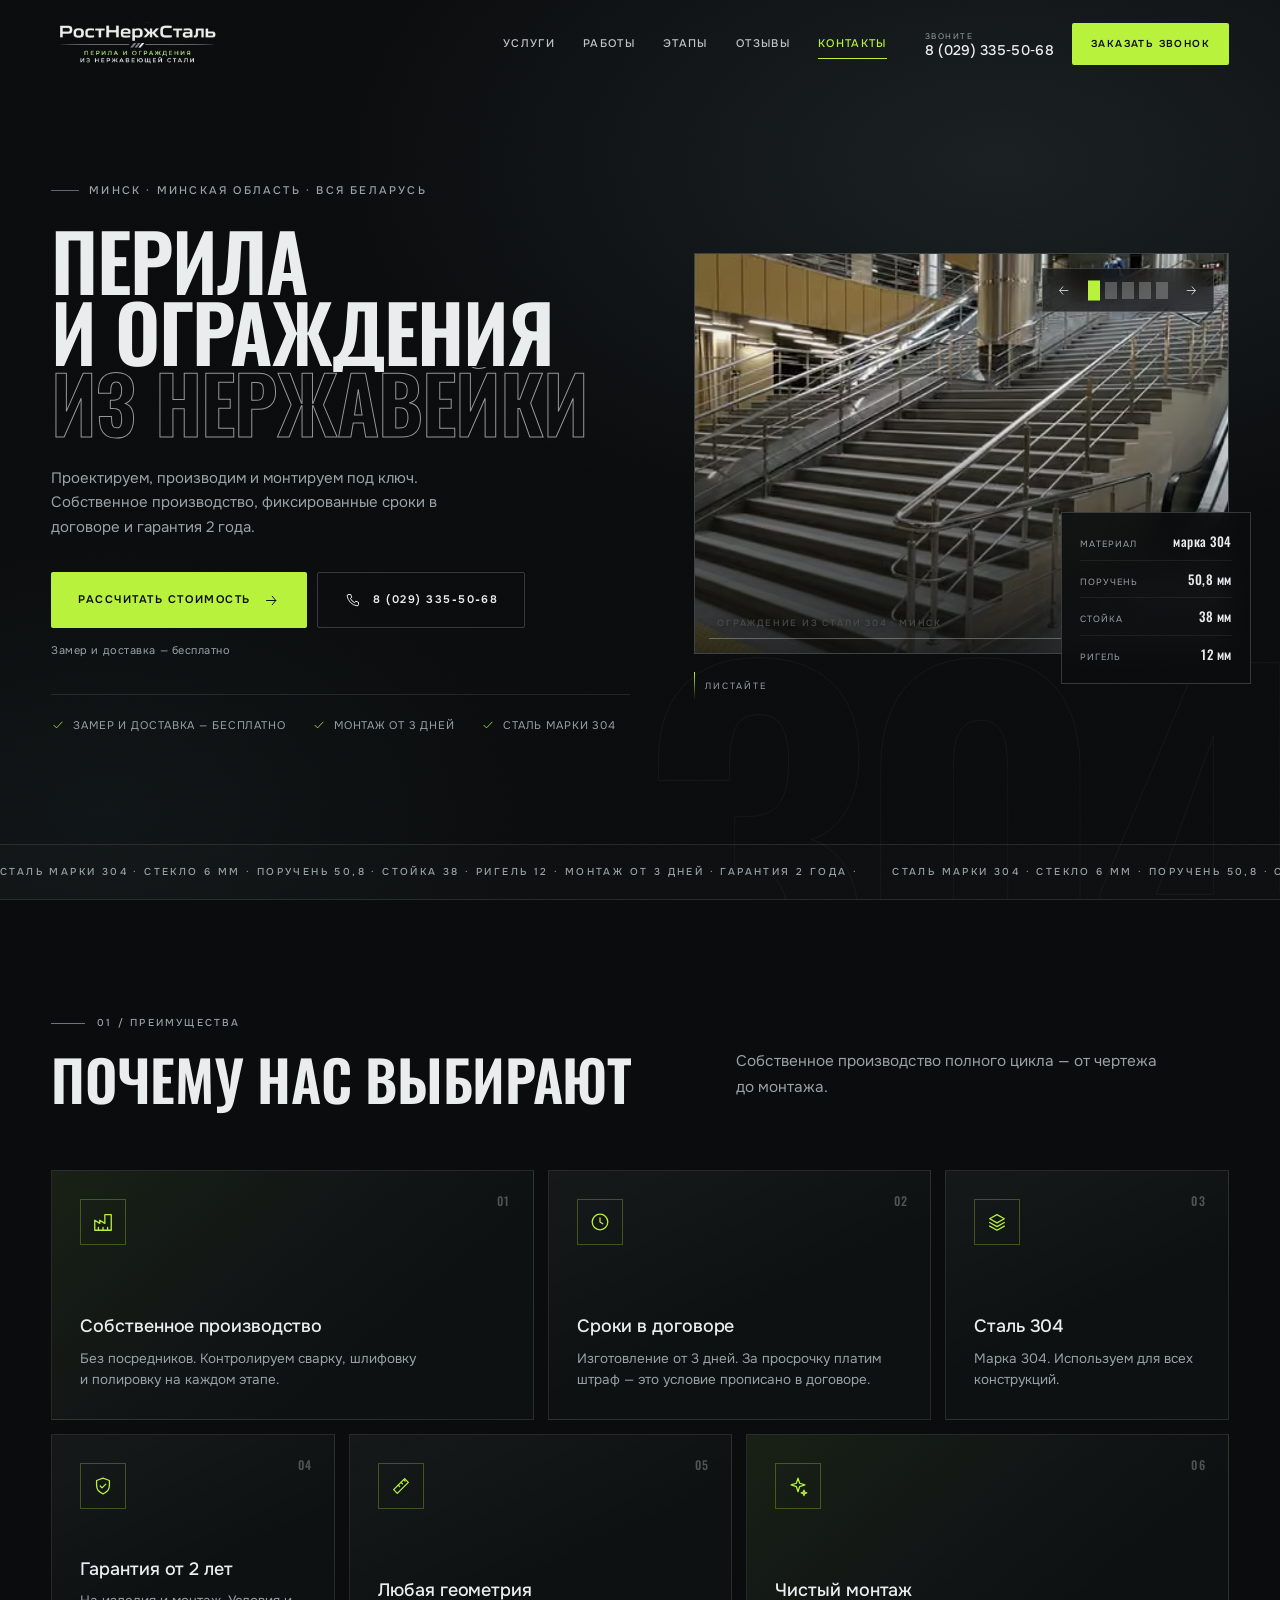
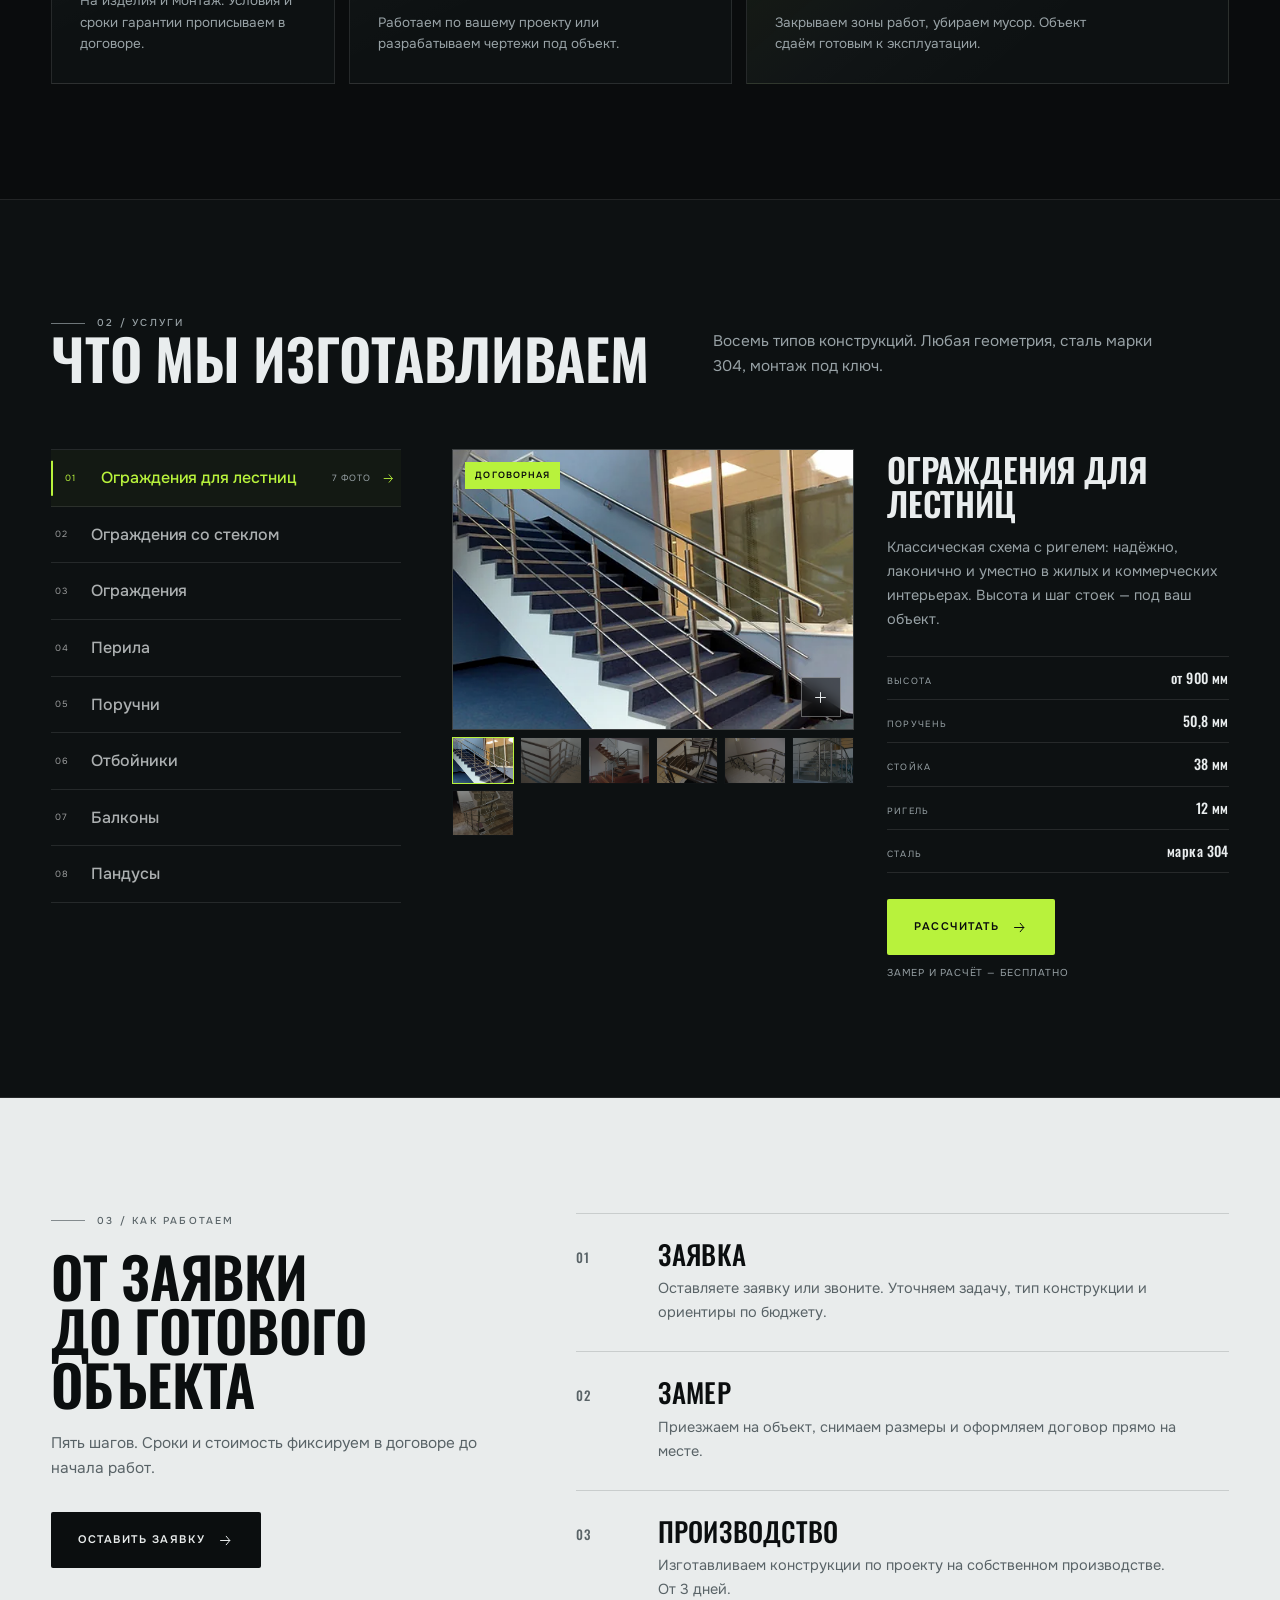
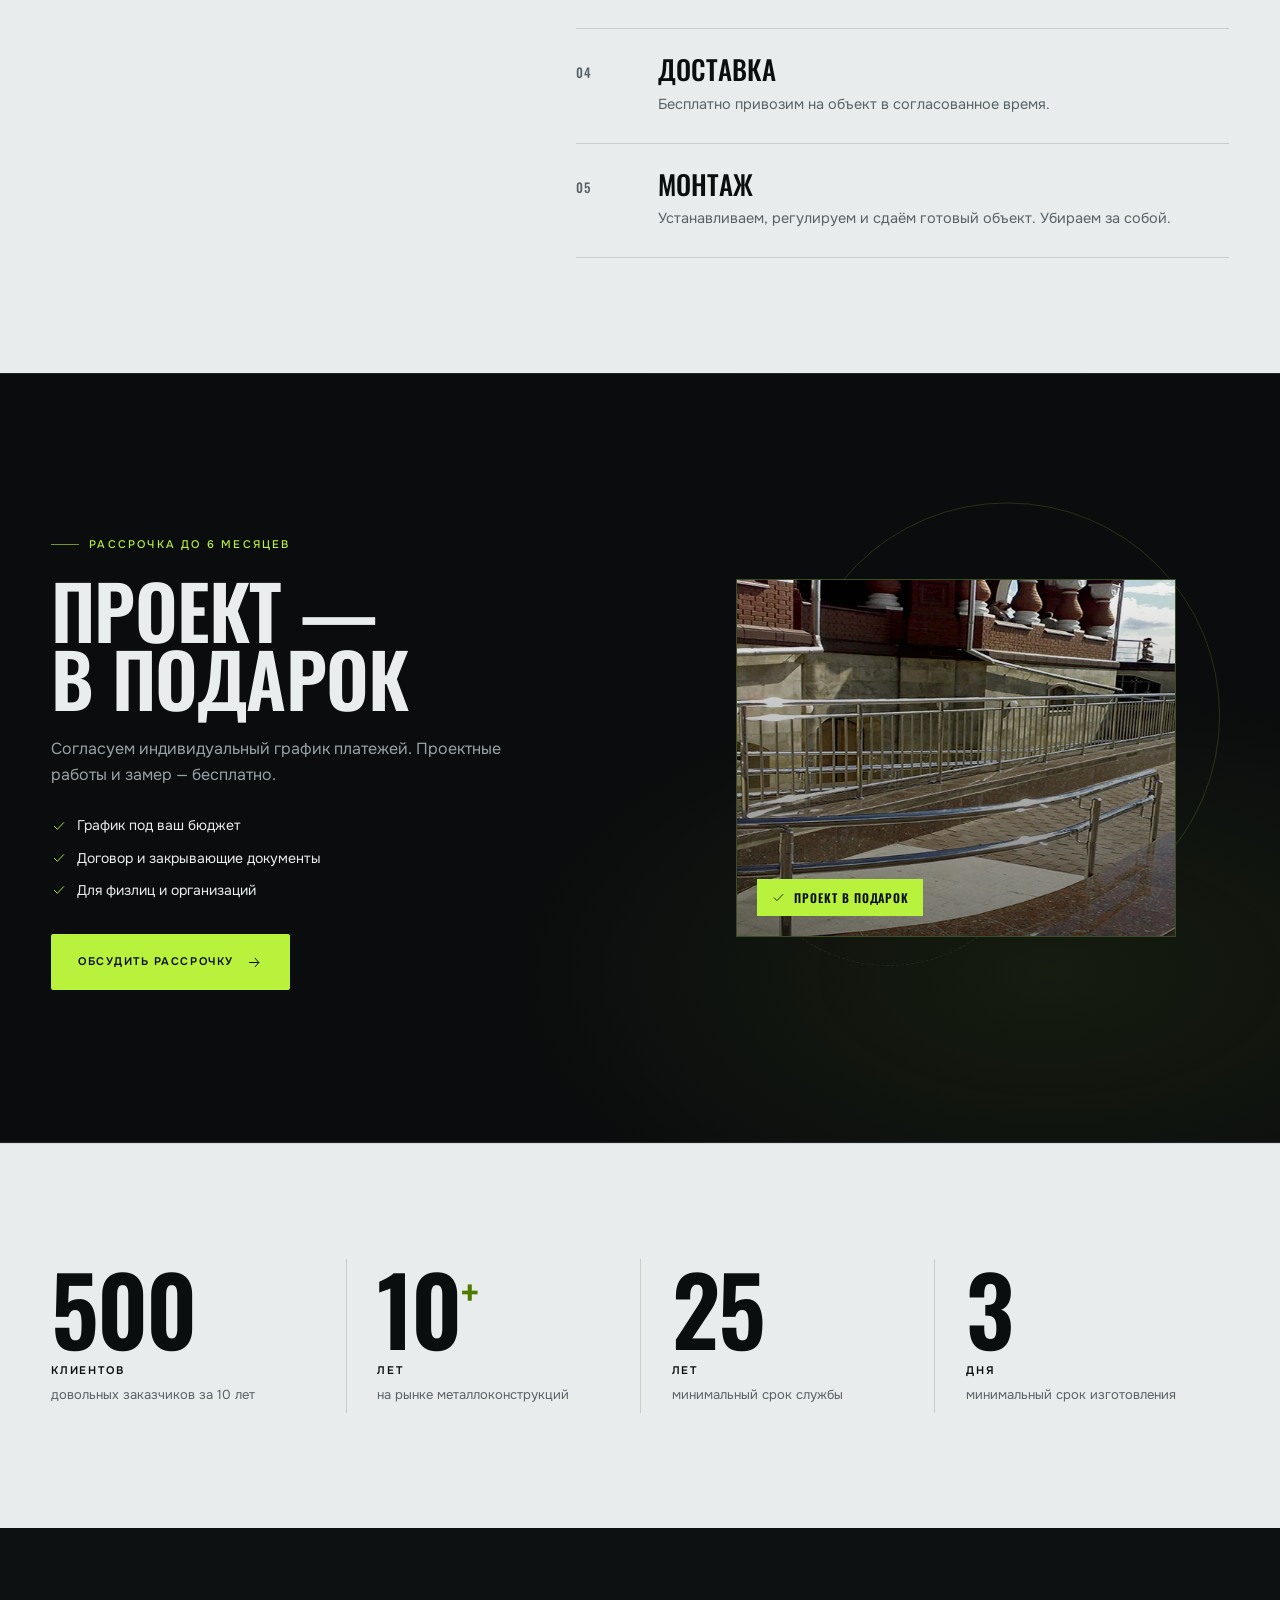
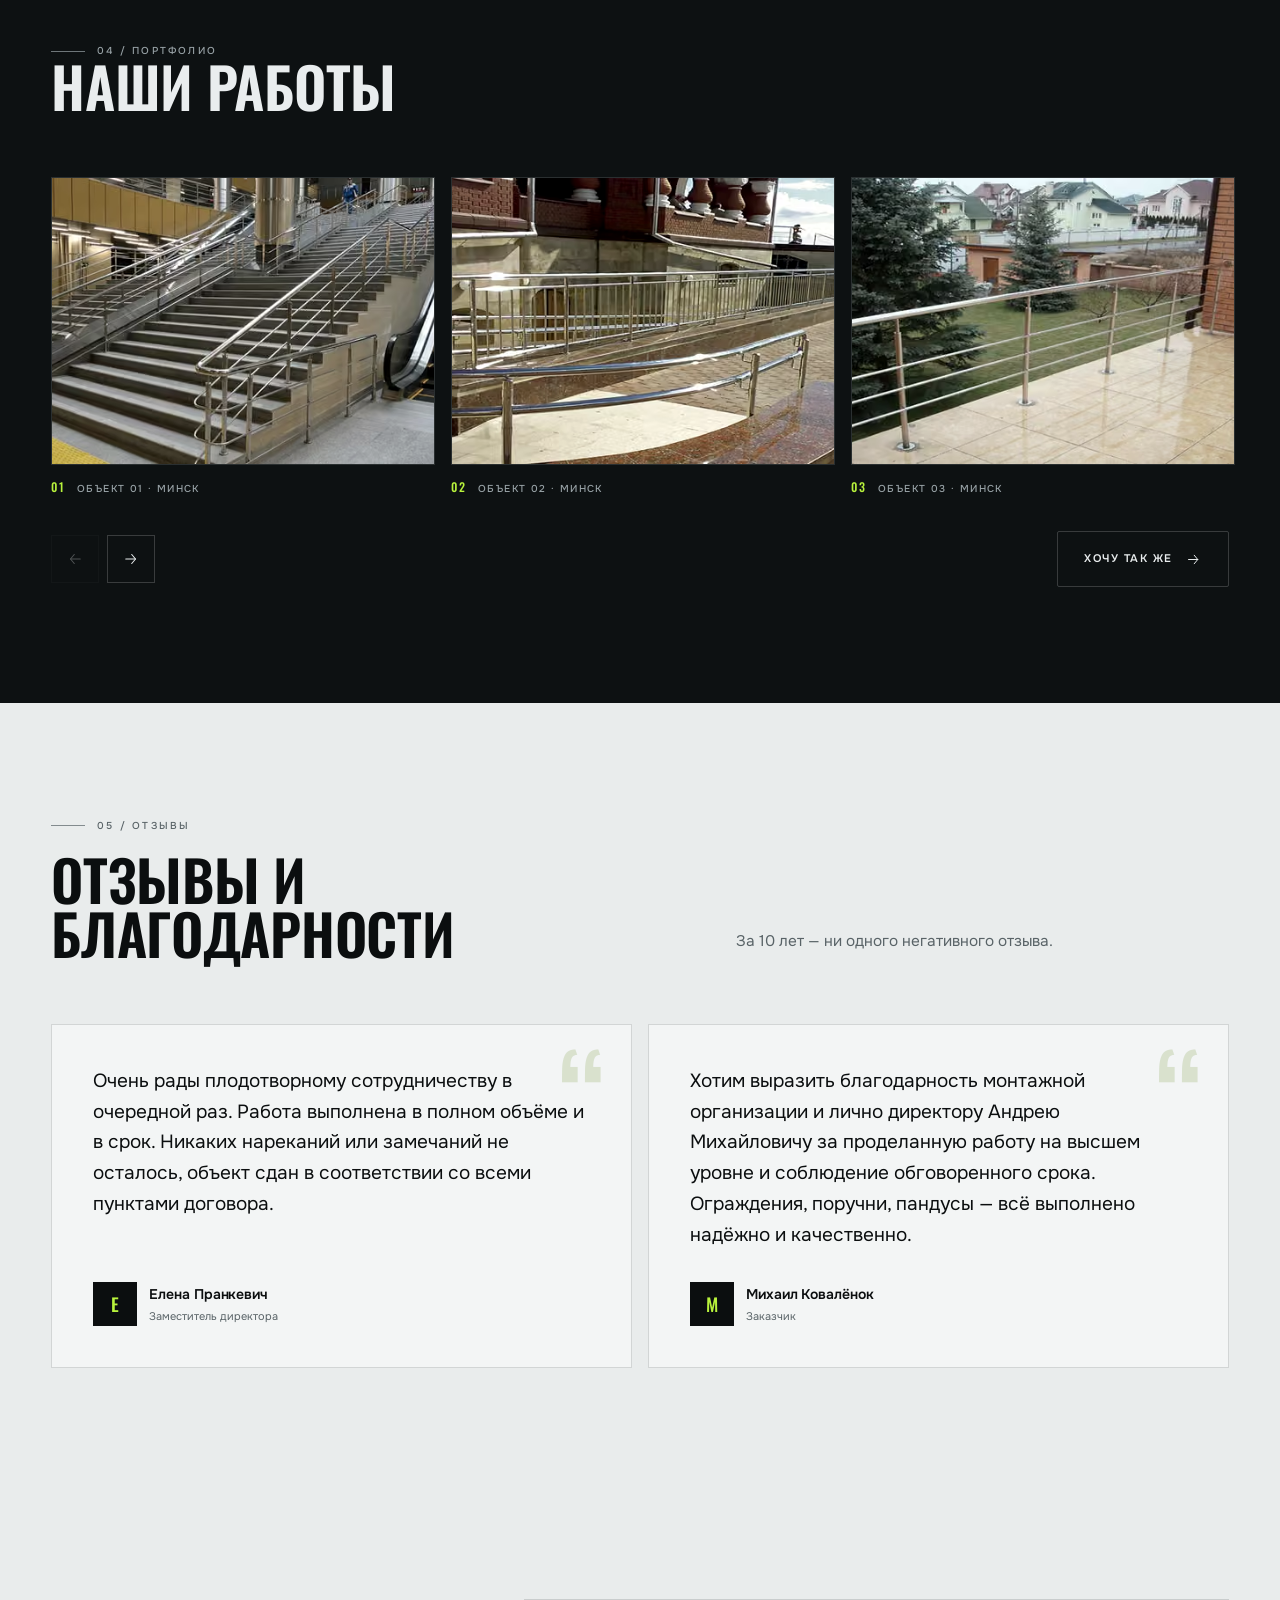
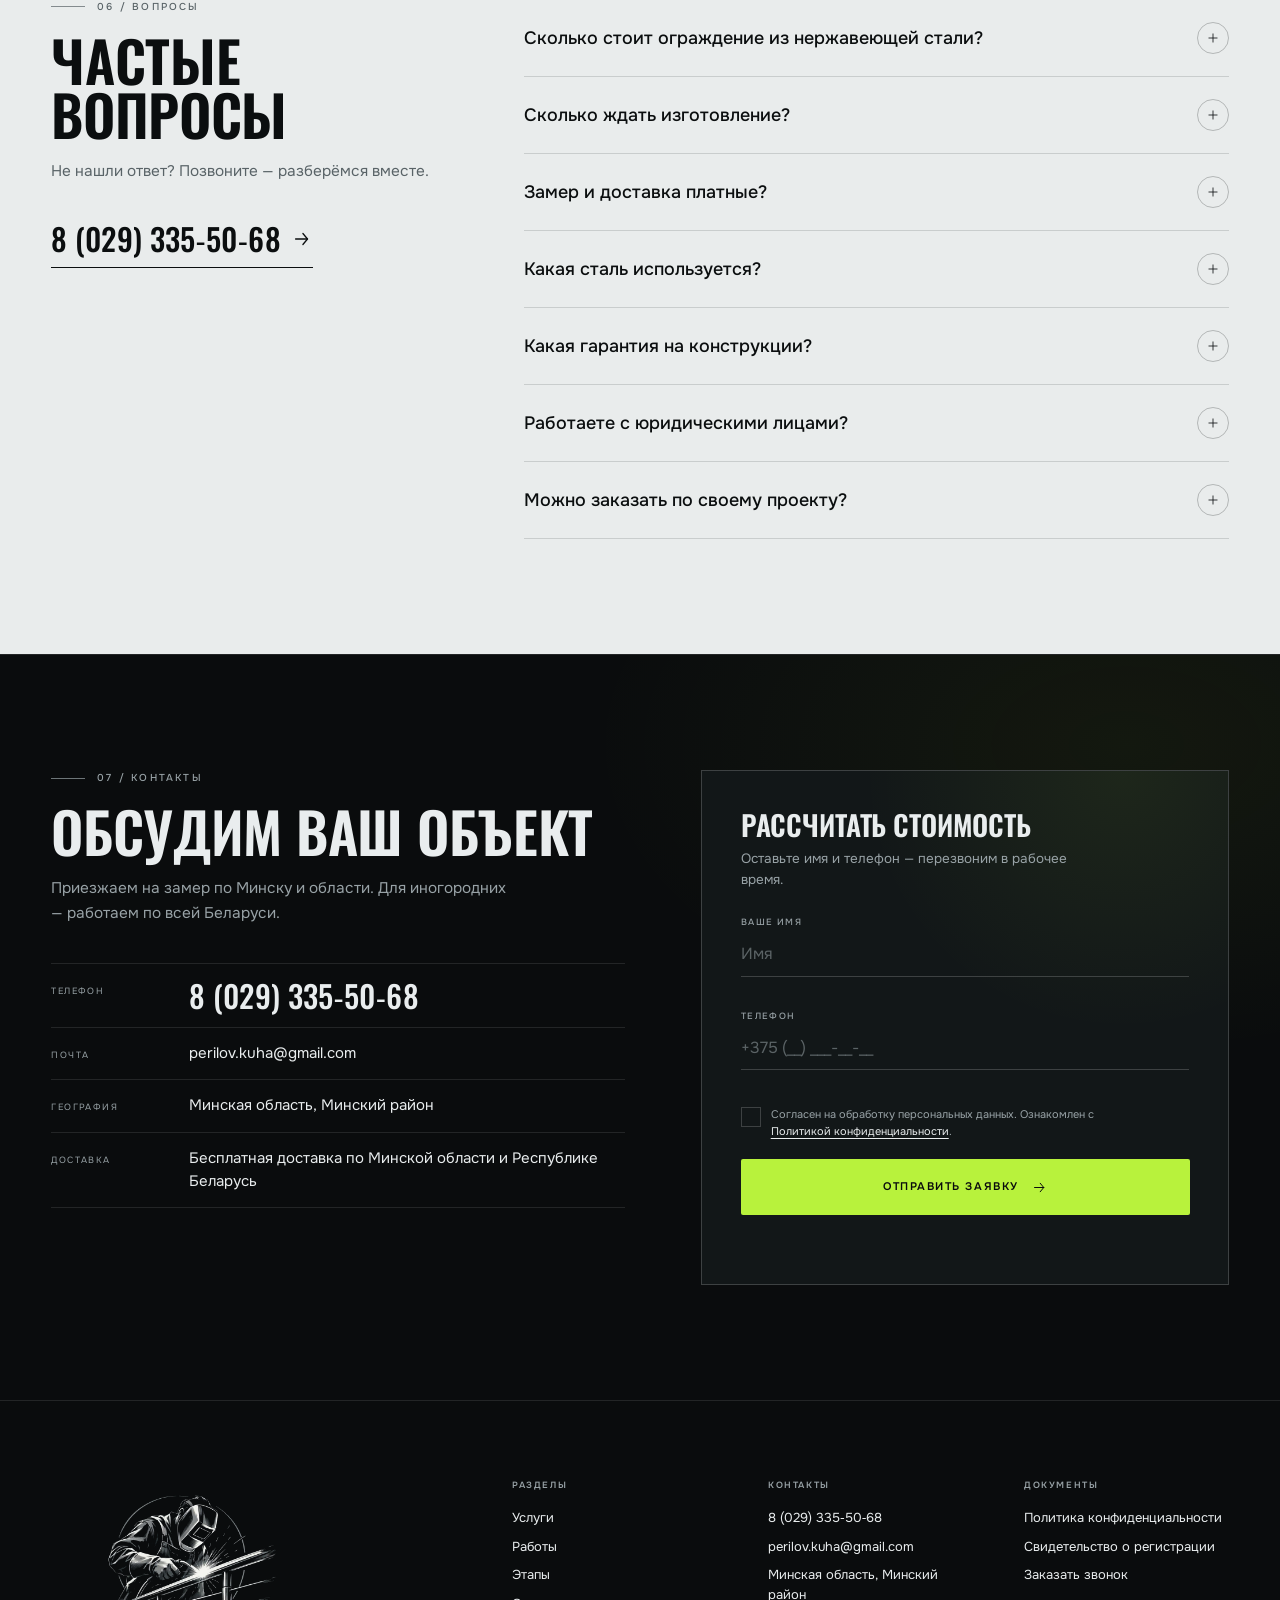
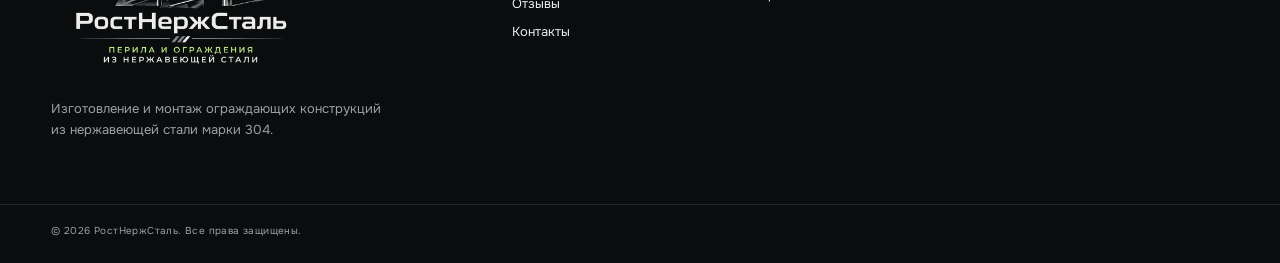
==== commit 2d00f121: "Use project photo, remove works subtitle" ====
--- a/site/index.html
+++ b/site/index.html
@@ -33,7 +33,7 @@
     <link rel="preload" href="assets/fonts/onest-300-cyrillic.woff2" as="font" type="font/woff2" crossorigin>
     <link rel="preload" href="assets/fonts/oswald-500-cyrillic.woff2" as="font" type="font/woff2" crossorigin>
     <link rel="stylesheet" href="assets/css/fonts.css">
-    <link rel="stylesheet" href="assets/css/site.css?v=1795542601">
+    <link rel="stylesheet" href="assets/css/site.css?v=1795543665">
 
     <script type="application/ld+json">{"@context":"https:\/\/schema.org","@type":"LocalBusiness","name":"РостНержСталь","description":"Перила, ограждения, поручни и пандусы из нержавеющей стали марки 304. Собственное производство в Минской области, замер, монтаж по Беларуси, гарантия 2 года.","url":"https:\/\/steel-serves.by\/","telephone":"+375293355068","email":"perilov.kuha@gmail.com","image":"https:\/\/steel-serves.by\/assets\/img\/og.jpg","priceRange":"по договору","address":{"@type":"PostalAddress","addressCountry":"BY","addressRegion":"Минская область","addressLocality":"Минский район"},"areaServed":[{"@type":"AdministrativeArea","name":"Минская область"},{"@type":"Country","name":"Беларусь"}],"hasOfferCatalog":{"@type":"OfferCatalog","name":"Изделия из нержавеющей стали","itemListElement":[{"@type":"Offer","itemOffered":{"@type":"Service","name":"Ограждения для лестниц"}},{"@type":"Offer","itemOffered":{"@type":"Service","name":"Ограждения со стеклом"}},{"@type":"Offer","itemOffered":{"@type":"Service","name":"Ограждения"}},{"@type":"Offer","itemOffered":{"@type":"Service","name":"Перила"}},{"@type":"Offer","itemOffered":{"@type":"Service","name":"Поручни"}},{"@type":"Offer","itemOffered":{"@type":"Service","name":"Отбойники"}},{"@type":"Offer","itemOffered":{"@type":"Service","name":"Балконы"}},{"@type":"Offer","itemOffered":{"@type":"Service","name":"Пандусы"}}]}}</script>
     <script type="application/ld+json">{"@context":"https:\/\/schema.org","@type":"FAQPage","mainEntity":[{"@type":"Question","name":"Сколько стоит ограждение из нержавеющей стали?","acceptedAnswer":{"@type":"Answer","text":"Цена зависит от типа конструкции, метража, стекла и сложности монтажа. После бесплатного замера рассчитываем стоимость и согласуем её в договоре."}},{"@type":"Question","name":"Сколько ждать изготовление?","acceptedAnswer":{"@type":"Answer","text":"От 3 дней после замера и согласования проекта. Точный срок прописываем в договоре, за просрочку платим штраф."}},{"@type":"Question","name":"Замер и доставка платные?","acceptedAnswer":{"@type":"Answer","text":"Нет. Замер и доставка — бесплатно."}},{"@type":"Question","name":"Какая сталь используется?","acceptedAnswer":{"@type":"Answer","text":"Сталь марки 304. Подходит для объектов с высокой нагрузкой."}},{"@type":"Question","name":"Какая гарантия на конструкции?","acceptedAnswer":{"@type":"Answer","text":"Гарантия от 2 лет. Минимальный срок службы конструкций — 25 лет."}},{"@type":"Question","name":"Работаете с юридическими лицами?","acceptedAnswer":{"@type":"Answer","text":"Да. Работаем с организациями и частными заказчиками: договор, закрывающие документы, безналичный расчёт, рассрочка до 6 месяцев."}},{"@type":"Question","name":"Можно заказать по своему проекту?","acceptedAnswer":{"@type":"Answer","text":"Да. Изготавливаем по вашим чертежам или разрабатываем проект сами — эскизы, размеры и узлы крепления."}}]}</script>
@@ -1297,17 +1297,11 @@
                 <button class="btn btn--accent" type="button" data-open-lead data-source="installment">
                     <span>Обсудить рассрочку</span><svg class="btn__ico" viewBox="0 0 24 24" fill="none" stroke="currentColor" stroke-width="1.4" stroke-linecap="round" stroke-linejoin="round" aria-hidden="true" focusable="false"><path d="M5 12h13"/><path d="m13 6 5 6-5 6"/></svg>                </button>
             </div>
-            <div class="installment__agreement" data-reveal style="--d: .25s" aria-hidden="true">
-                <div class="steel-anim">
-                    <span class="steel-anim__grid"></span>
-                    <span class="steel-anim__rail steel-anim__rail--top"></span>
-                    <span class="steel-anim__rail steel-anim__rail--bottom"></span>
-                    <span class="steel-anim__post steel-anim__post--1"></span>
-                    <span class="steel-anim__post steel-anim__post--2"></span>
-                    <span class="steel-anim__post steel-anim__post--3"></span>
-                    <span class="steel-anim__scan"></span>
-                    <span class="steel-anim__spark"></span>
-                </div>
+            <div class="installment__agreement" data-reveal style="--d: .25s">
+                <figure class="project-photo">
+                    <img src="assets/img/work-02.webp" alt="Готовое ограждение из нержавеющей стали" loading="lazy">
+                    <figcaption class="project-photo__tag"><svg class="ico" viewBox="0 0 24 24" fill="none" stroke="currentColor" stroke-width="1.4" stroke-linecap="round" stroke-linejoin="round" aria-hidden="true" focusable="false"><path d="m5 12.5 4.5 4.5L19 7"/></svg> Проект в подарок</figcaption>
+                </figure>
             </div>
         </div>
     </section>
@@ -1354,8 +1348,7 @@
                     <span class="section-index" data-reveal>04 / Портфолио</span>
                     <h2 class="section-title" data-reveal>Наши работы</h2>
                 </div>
-                <p class="section-sub" data-reveal style="--d:.1s">Работаем по всей Беларуси.</p>
-            </div>
+                            </div>
         </div>
         <div class="works__scroller" data-scroller>
             <div class="works__track">
@@ -1727,7 +1720,7 @@
             <span data-submit-text>Отправить заявку</span>
             <svg class="btn__ico" viewBox="0 0 24 24" fill="none" stroke="currentColor" stroke-width="1.4" stroke-linecap="round" stroke-linejoin="round" aria-hidden="true" focusable="false"><path d="M5 12h13"/><path d="m13 6 5 6-5 6"/></svg>        </button>
         <p class="form-status" data-form-status role="status" aria-live="polite"></p>
-        <input type="hidden" name="ts" value="1795542681">
+        <input type="hidden" name="ts" value="1795543696">
         <input type="hidden" name="page" value="">
         <input type="hidden" name="utm" value="">
     </form>
@@ -1823,7 +1816,7 @@
             <span data-submit-text>Отправить заявку</span>
             <svg class="btn__ico" viewBox="0 0 24 24" fill="none" stroke="currentColor" stroke-width="1.4" stroke-linecap="round" stroke-linejoin="round" aria-hidden="true" focusable="false"><path d="M5 12h13"/><path d="m13 6 5 6-5 6"/></svg>        </button>
         <p class="form-status" data-form-status role="status" aria-live="polite"></p>
-        <input type="hidden" name="ts" value="1795542681">
+        <input type="hidden" name="ts" value="1795543696">
         <input type="hidden" name="page" value="">
         <input type="hidden" name="utm" value="">
     </form>
--- a/site/assets/css/site.css
+++ b/site/assets/css/site.css
@@ -1799,99 +1799,53 @@
     transform: translate(-22%, 18%);
 }
 
-.steel-anim {
+.project-photo {
     position: relative;
     z-index: 2;
     width: min(100%, 440px);
-    height: clamp(260px, 28vw, 360px);
-    border: 1px solid rgba(184, 242, 60, 0.22);
-    background: linear-gradient(150deg, rgba(26, 32, 35, 0.96), rgba(10, 13, 14, 0.96));
+    height: clamp(280px, 28vw, 360px);
+    margin: 0;
+    border: 1px solid rgba(184, 242, 60, 0.24);
+    background: #12181a;
     overflow: hidden;
 }
 
-.steel-anim__grid {
+.project-photo img {
+    width: 100%;
+    height: 100%;
+    object-fit: cover;
+    filter: saturate(0.85) contrast(1.05);
+}
+
+.project-photo::after {
+    content: "";
     position: absolute;
     inset: 0;
-    background-image:
-        linear-gradient(rgba(255, 255, 255, 0.04) 1px, transparent 1px),
-        linear-gradient(90deg, rgba(255, 255, 255, 0.04) 1px, transparent 1px);
-    background-size: 28px 28px;
-    opacity: 0.5;
-}
-
-.steel-anim__rail {
+    background: linear-gradient(180deg, rgba(9, 12, 13, 0.05), rgba(9, 12, 13, 0.55));
+    pointer-events: none;
+}
+
+.project-photo__tag {
     position: absolute;
-    left: 12%;
-    width: 76%;
-    height: 2px;
-    background: linear-gradient(90deg, transparent, rgba(233, 237, 238, 0.9) 12%, rgba(154, 164, 167, 0.7) 88%, transparent);
-    box-shadow: 0 0 18px rgba(233, 237, 238, 0.18);
-}
-
-.steel-anim__rail--top {
-    top: 39%;
-    transform: rotate(-9deg);
-}
-
-.steel-anim__rail--bottom {
-    top: 63%;
-    transform: rotate(9deg);
-}
-
-.steel-anim__post {
-    position: absolute;
-    top: 26%;
-    width: 2px;
-    height: 48%;
-    background: linear-gradient(180deg, rgba(233, 237, 238, 0.85), rgba(233, 237, 238, 0.12));
-}
-
-.steel-anim__post--1 {
-    left: 24%;
-    transform: rotate(-9deg);
-}
-
-.steel-anim__post--2 {
-    left: 50%;
-}
-
-.steel-anim__post--3 {
-    left: 76%;
-    transform: rotate(9deg);
-}
-
-.steel-anim__scan {
-    position: absolute;
-    top: 0;
-    bottom: 0;
-    left: -32%;
-    width: 30%;
-    background: linear-gradient(90deg, transparent, rgba(184, 242, 60, 0.16), transparent);
-    animation: steelScan 6s ease-in-out infinite;
-}
-
-.steel-anim__spark {
-    position: absolute;
-    top: 51%;
-    left: 52%;
-    width: 6px;
-    height: 6px;
-    border-radius: 50%;
-    background: #ffffff;
-    box-shadow: 0 0 22px 7px rgba(184, 242, 60, 0.62);
-    animation: steelSpark 3.2s ease-in-out infinite;
-}
-
-@keyframes steelScan {
-    0%, 8% { transform: translateX(0); opacity: 0; }
-    20% { opacity: 1; }
-    70% { transform: translateX(430%); opacity: 1; }
-    85%, 100% { transform: translateX(430%); opacity: 0; }
-}
-
-@keyframes steelSpark {
-    0%, 100% { opacity: 0.25; transform: scale(0.8); }
-    50% { opacity: 1; transform: scale(1.25); }
+    left: 20px;
+    bottom: 20px;
+    z-index: 3;
+    display: inline-flex;
+    align-items: center;
+    gap: 8px;
+    padding: 9px 14px;
+    background: var(--accent);
+    color: var(--accent-ink);
+    font-family: var(--font-display);
+    font-size: 12px;
+    font-weight: 600;
+    letter-spacing: 0.08em;
+    text-transform: uppercase;
+}
+
+.project-photo__tag .ico {
+    width: 15px;
+    height: 15px;
 }
 
 .agreement {
@@ -3208,7 +3162,7 @@
         min-height: 300px;
     }
 
-    .steel-anim {
+    .project-photo {
         width: 100%;
         height: 260px;
     }
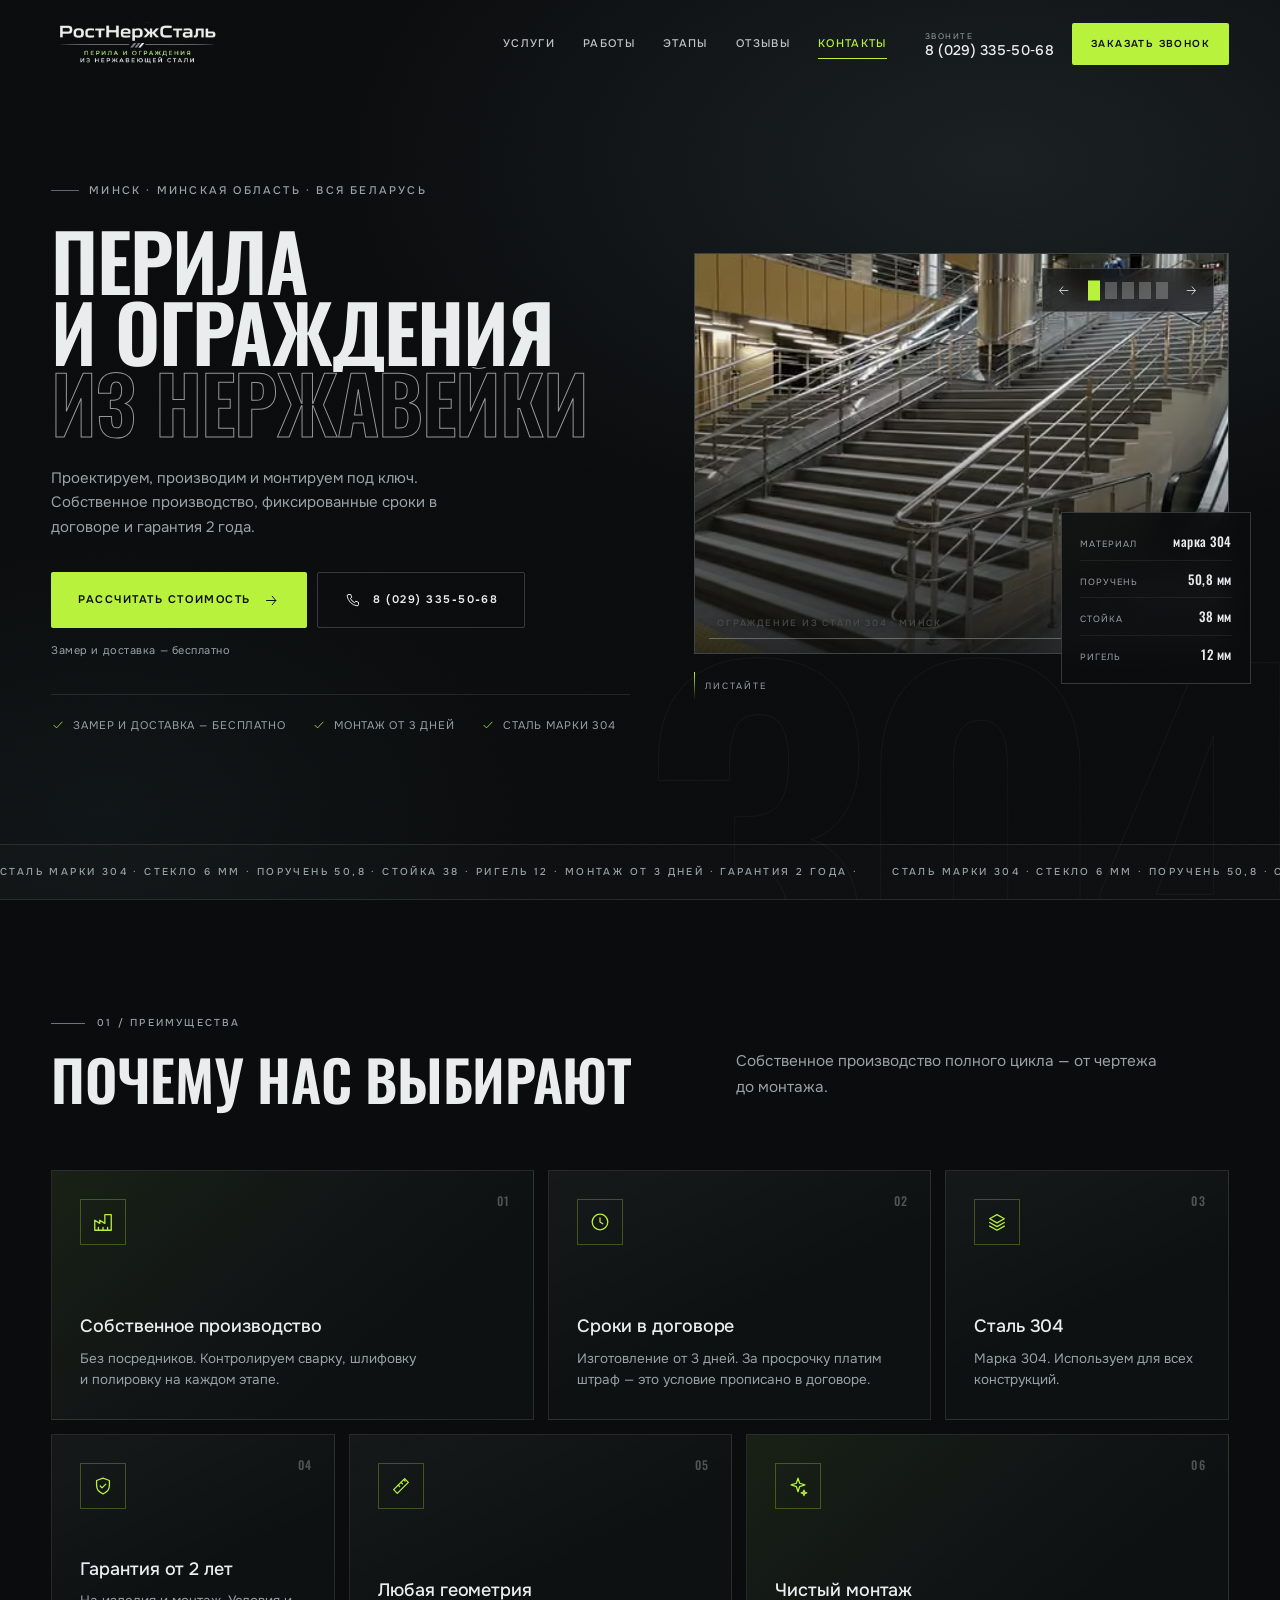
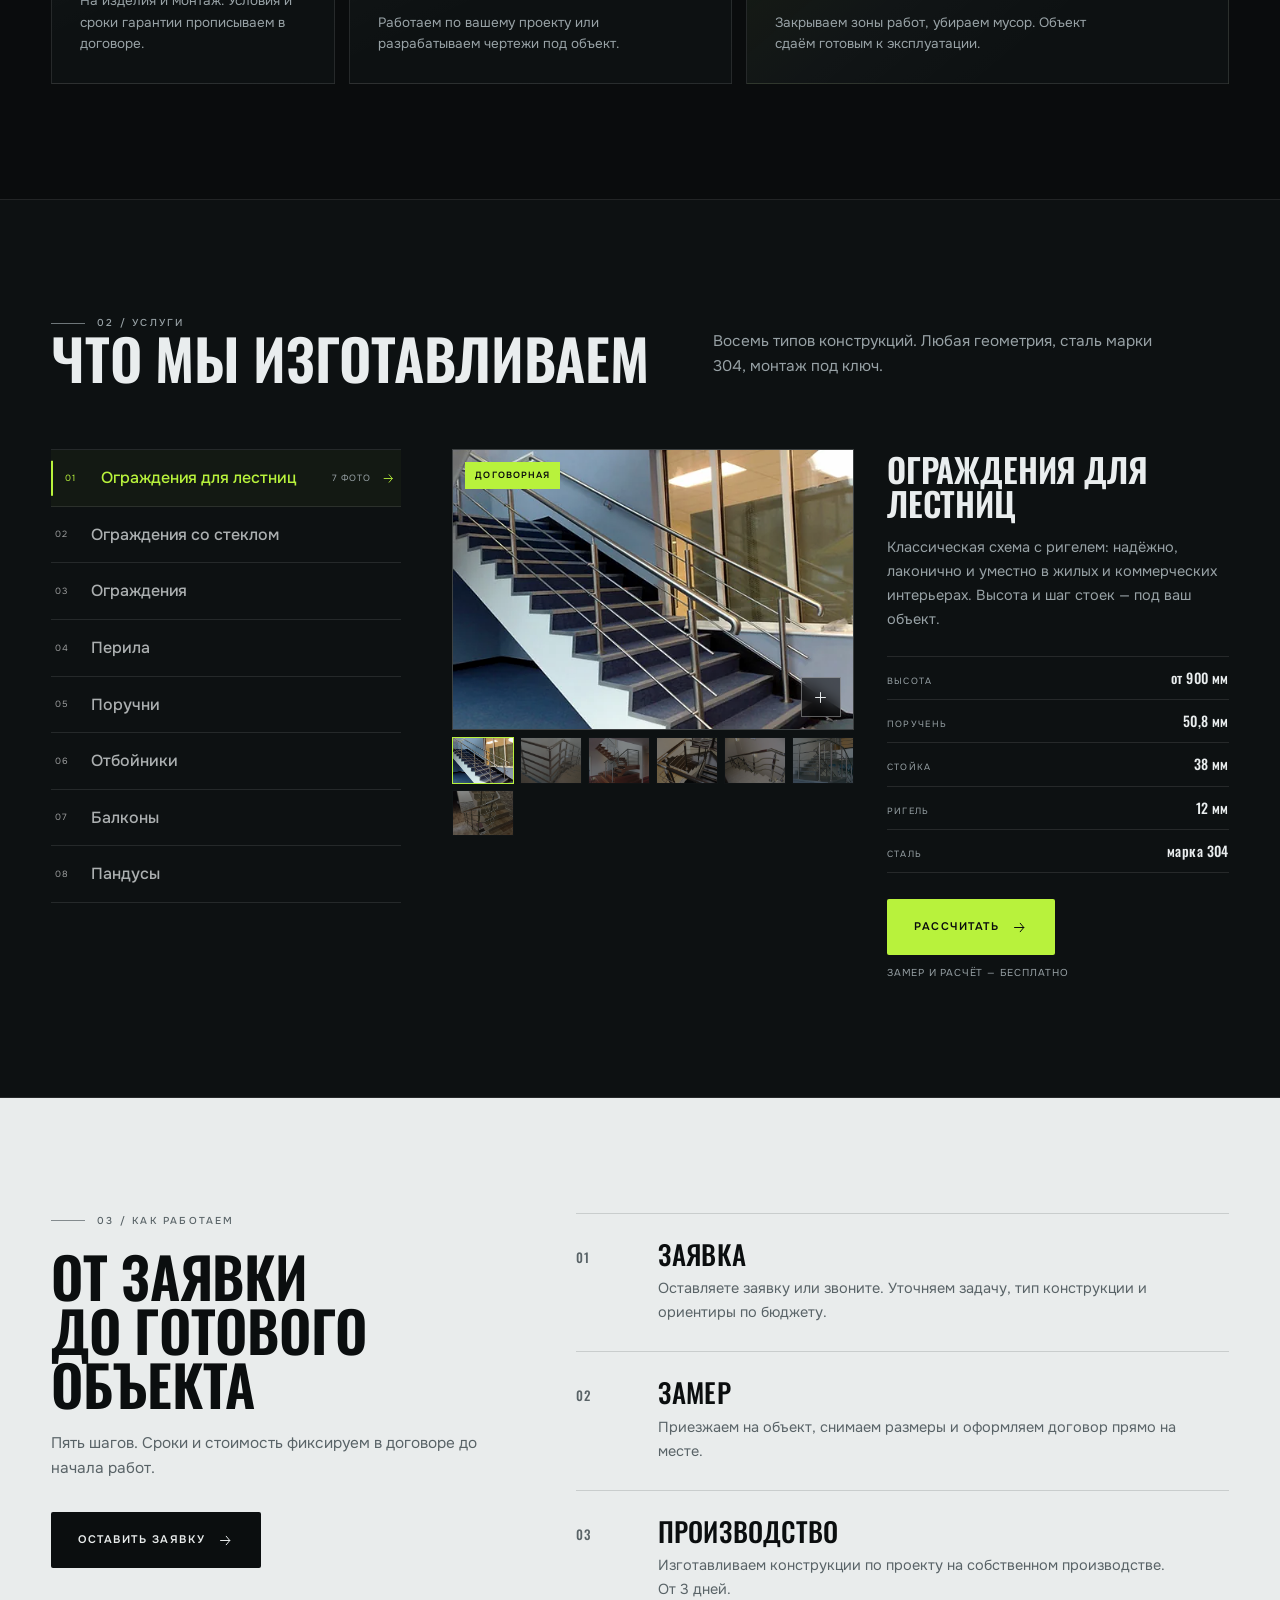
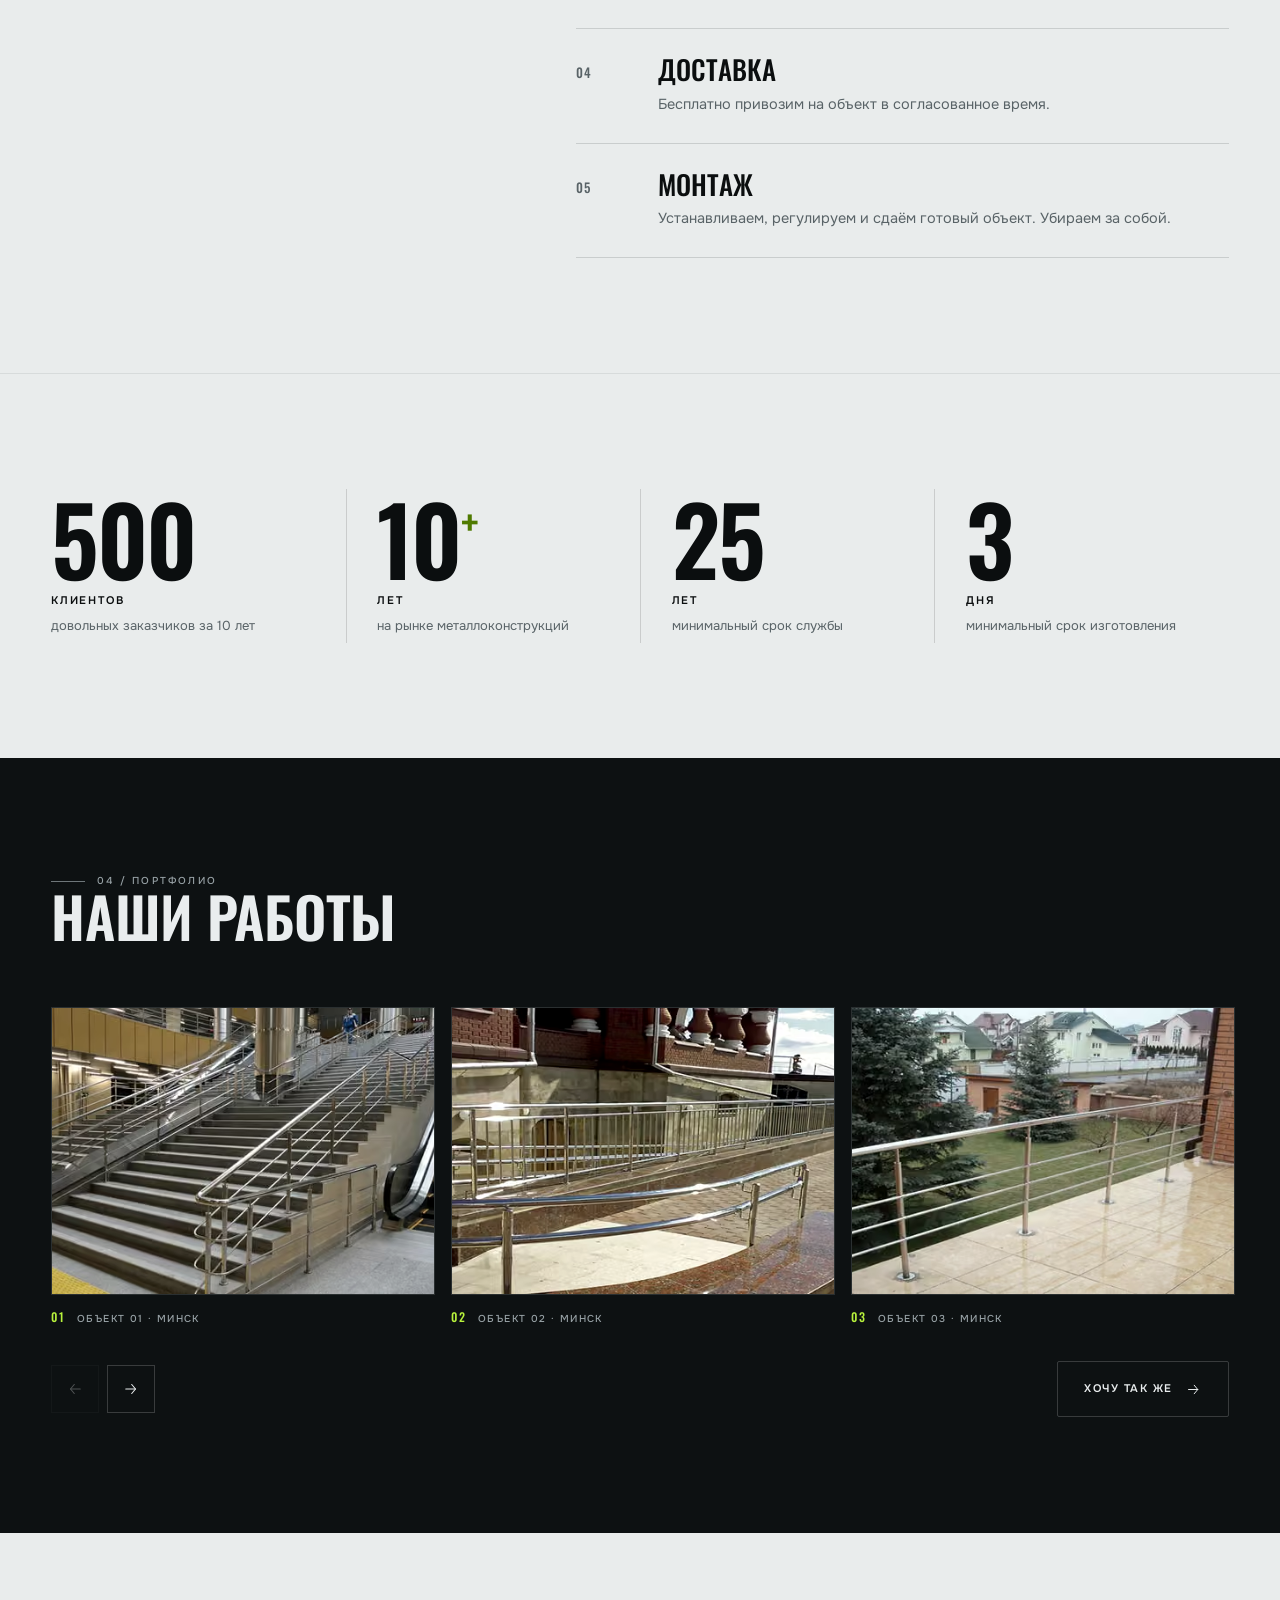
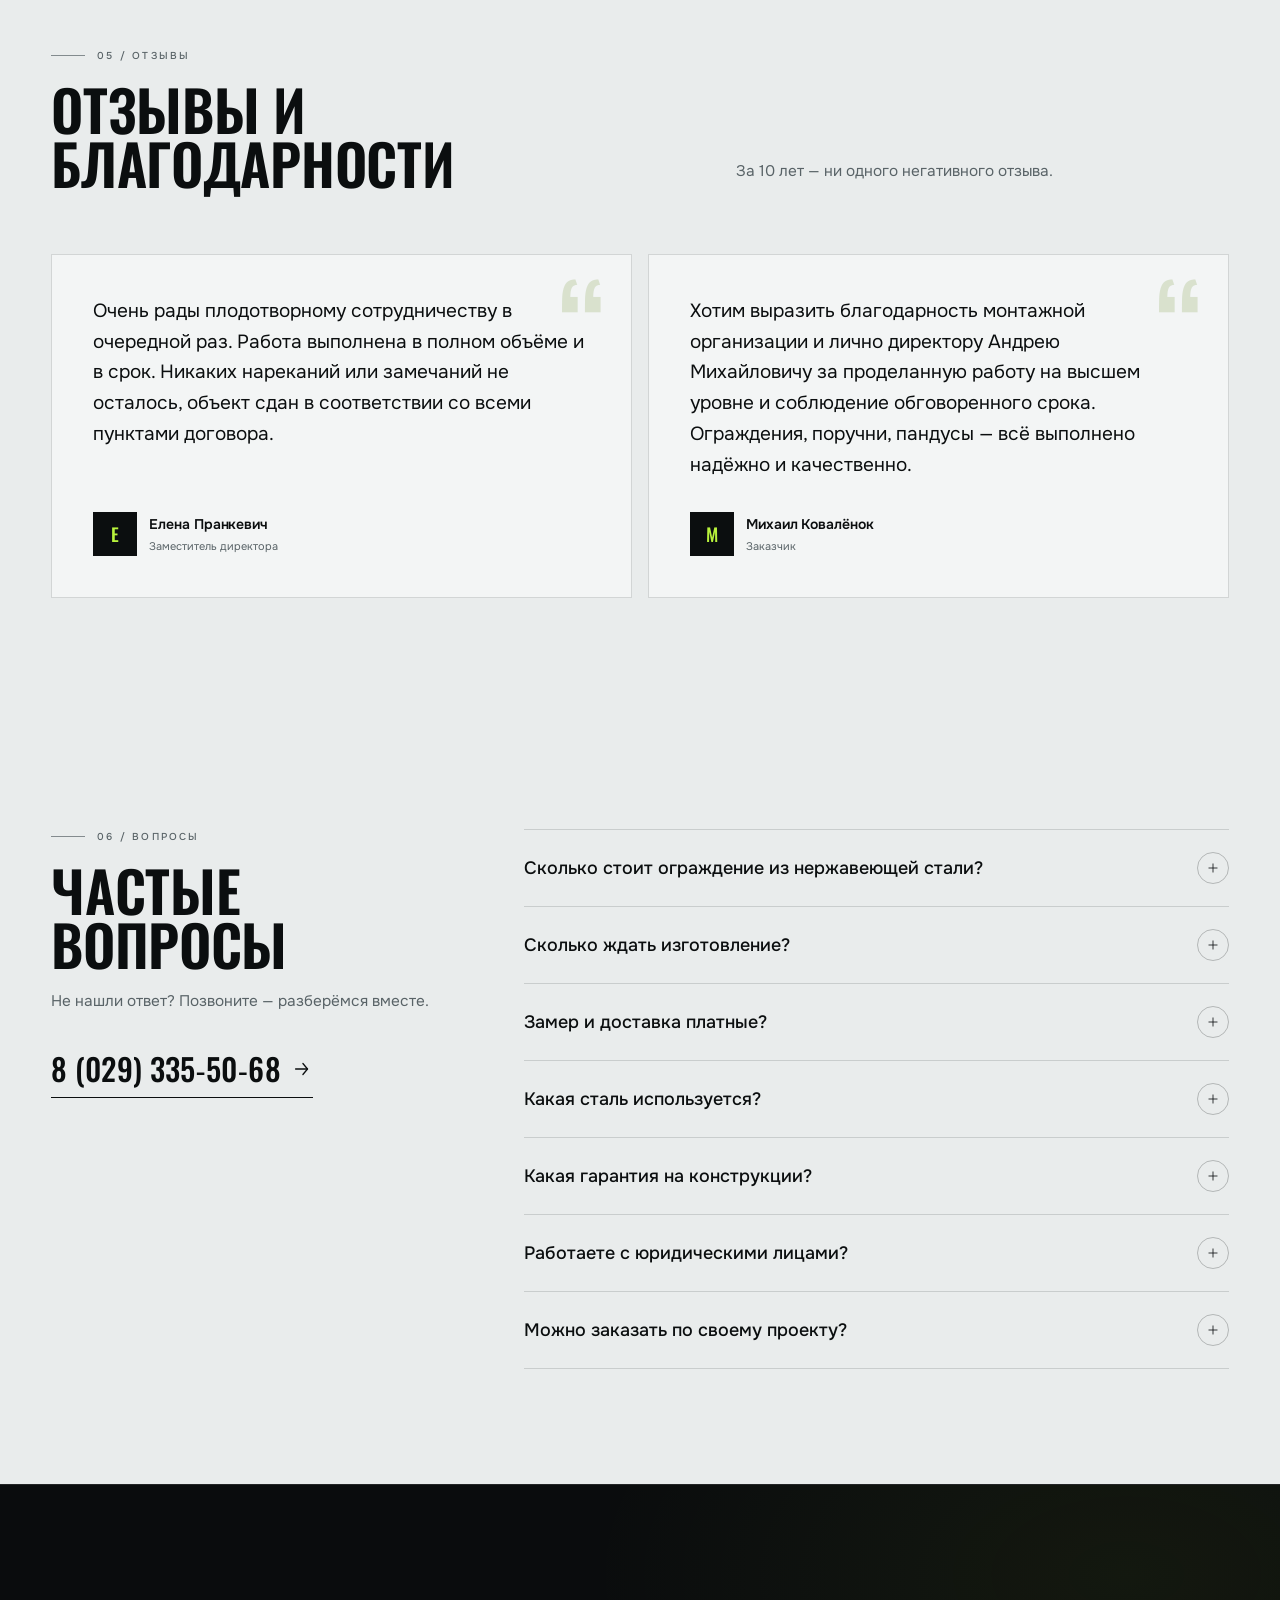
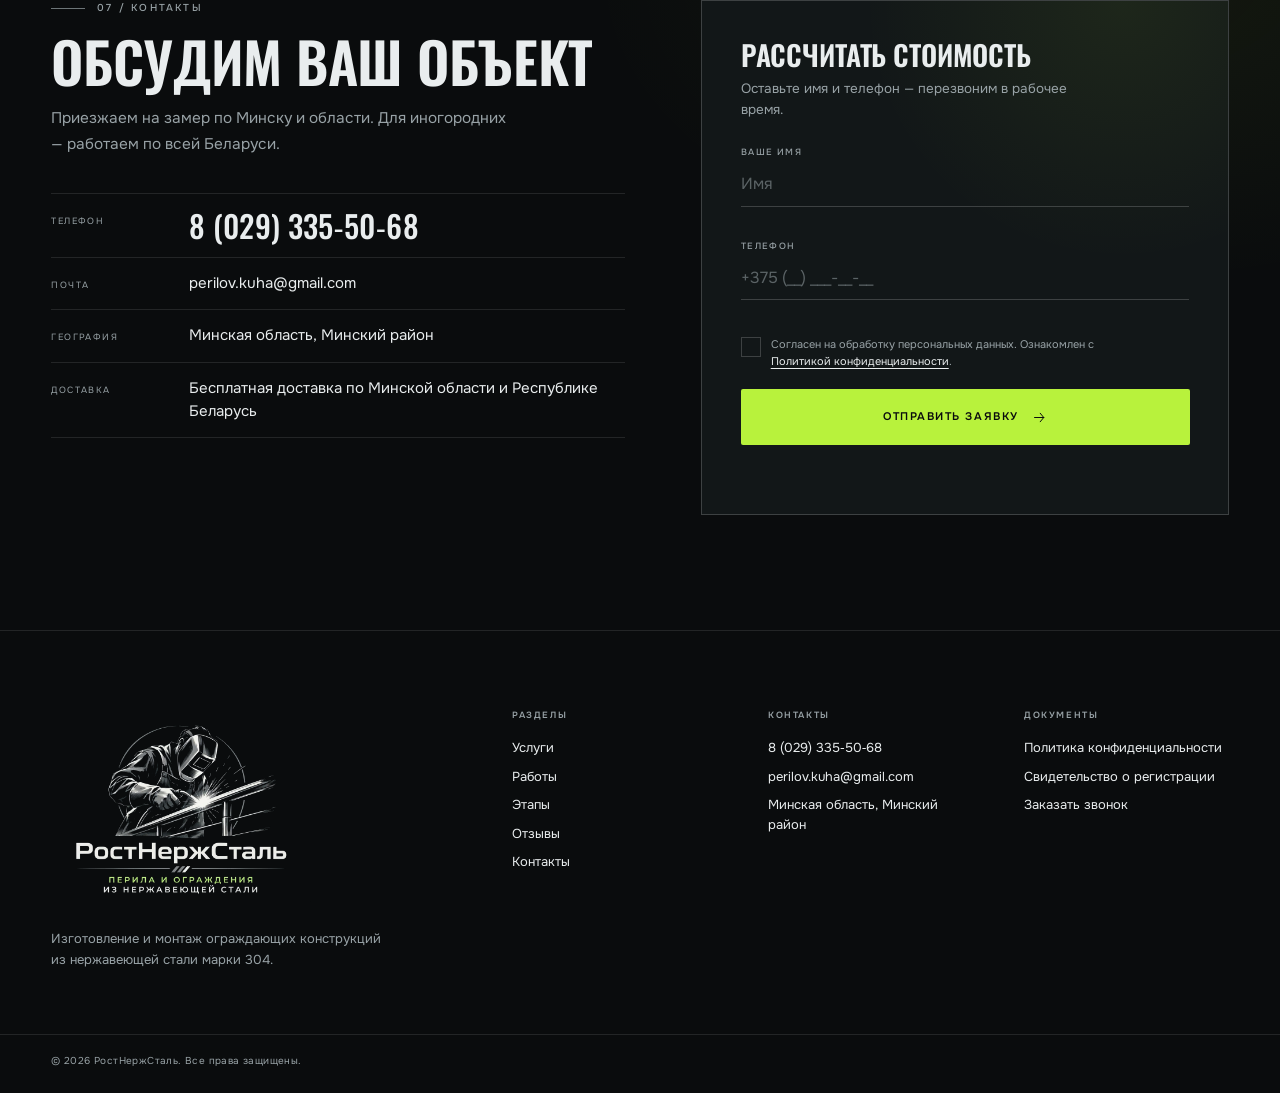
==== commit 071ac51b: "Remove installment section entirely" ====
--- a/site/index.html
+++ b/site/index.html
@@ -1280,29 +1280,6 @@
                         </div>
                     </li>
                             </ol>
-        </div>
-    </section>
-
-    <section class="section installment">
-        <div class="container installment__grid">
-            <div class="installment__content" data-reveal>
-                <p class="kicker kicker--accent">Рассрочка до 6 месяцев</p>
-                <h2 class="installment__title">Проект — в подарок</h2>
-                <p class="installment__text">Согласуем индивидуальный график платежей. Проектные работы и замер — бесплатно.</p>
-                <ul class="ticks">
-                                            <li><svg class="ico" viewBox="0 0 24 24" fill="none" stroke="currentColor" stroke-width="1.4" stroke-linecap="round" stroke-linejoin="round" aria-hidden="true" focusable="false"><path d="m5 12.5 4.5 4.5L19 7"/></svg><span>График под ваш бюджет</span></li>
-                                            <li><svg class="ico" viewBox="0 0 24 24" fill="none" stroke="currentColor" stroke-width="1.4" stroke-linecap="round" stroke-linejoin="round" aria-hidden="true" focusable="false"><path d="m5 12.5 4.5 4.5L19 7"/></svg><span>Договор и закрывающие документы</span></li>
-                                            <li><svg class="ico" viewBox="0 0 24 24" fill="none" stroke="currentColor" stroke-width="1.4" stroke-linecap="round" stroke-linejoin="round" aria-hidden="true" focusable="false"><path d="m5 12.5 4.5 4.5L19 7"/></svg><span>Для физлиц и организаций</span></li>
-                                    </ul>
-                <button class="btn btn--accent" type="button" data-open-lead data-source="installment">
-                    <span>Обсудить рассрочку</span><svg class="btn__ico" viewBox="0 0 24 24" fill="none" stroke="currentColor" stroke-width="1.4" stroke-linecap="round" stroke-linejoin="round" aria-hidden="true" focusable="false"><path d="M5 12h13"/><path d="m13 6 5 6-5 6"/></svg>                </button>
-            </div>
-            <div class="installment__agreement" data-reveal style="--d: .25s">
-                <figure class="project-photo">
-                    <img src="assets/img/work-02.webp" alt="Готовое ограждение из нержавеющей стали" loading="lazy">
-                    <figcaption class="project-photo__tag"><svg class="ico" viewBox="0 0 24 24" fill="none" stroke="currentColor" stroke-width="1.4" stroke-linecap="round" stroke-linejoin="round" aria-hidden="true" focusable="false"><path d="m5 12.5 4.5 4.5L19 7"/></svg> Проект в подарок</figcaption>
-                </figure>
-            </div>
         </div>
     </section>
 
@@ -1720,7 +1697,7 @@
             <span data-submit-text>Отправить заявку</span>
             <svg class="btn__ico" viewBox="0 0 24 24" fill="none" stroke="currentColor" stroke-width="1.4" stroke-linecap="round" stroke-linejoin="round" aria-hidden="true" focusable="false"><path d="M5 12h13"/><path d="m13 6 5 6-5 6"/></svg>        </button>
         <p class="form-status" data-form-status role="status" aria-live="polite"></p>
-        <input type="hidden" name="ts" value="1795543696">
+        <input type="hidden" name="ts" value="1795544332">
         <input type="hidden" name="page" value="">
         <input type="hidden" name="utm" value="">
     </form>
@@ -1816,7 +1793,7 @@
             <span data-submit-text>Отправить заявку</span>
             <svg class="btn__ico" viewBox="0 0 24 24" fill="none" stroke="currentColor" stroke-width="1.4" stroke-linecap="round" stroke-linejoin="round" aria-hidden="true" focusable="false"><path d="M5 12h13"/><path d="m13 6 5 6-5 6"/></svg>        </button>
         <p class="form-status" data-form-status role="status" aria-live="polite"></p>
-        <input type="hidden" name="ts" value="1795543696">
+        <input type="hidden" name="ts" value="1795544332">
         <input type="hidden" name="page" value="">
         <input type="hidden" name="utm" value="">
     </form>
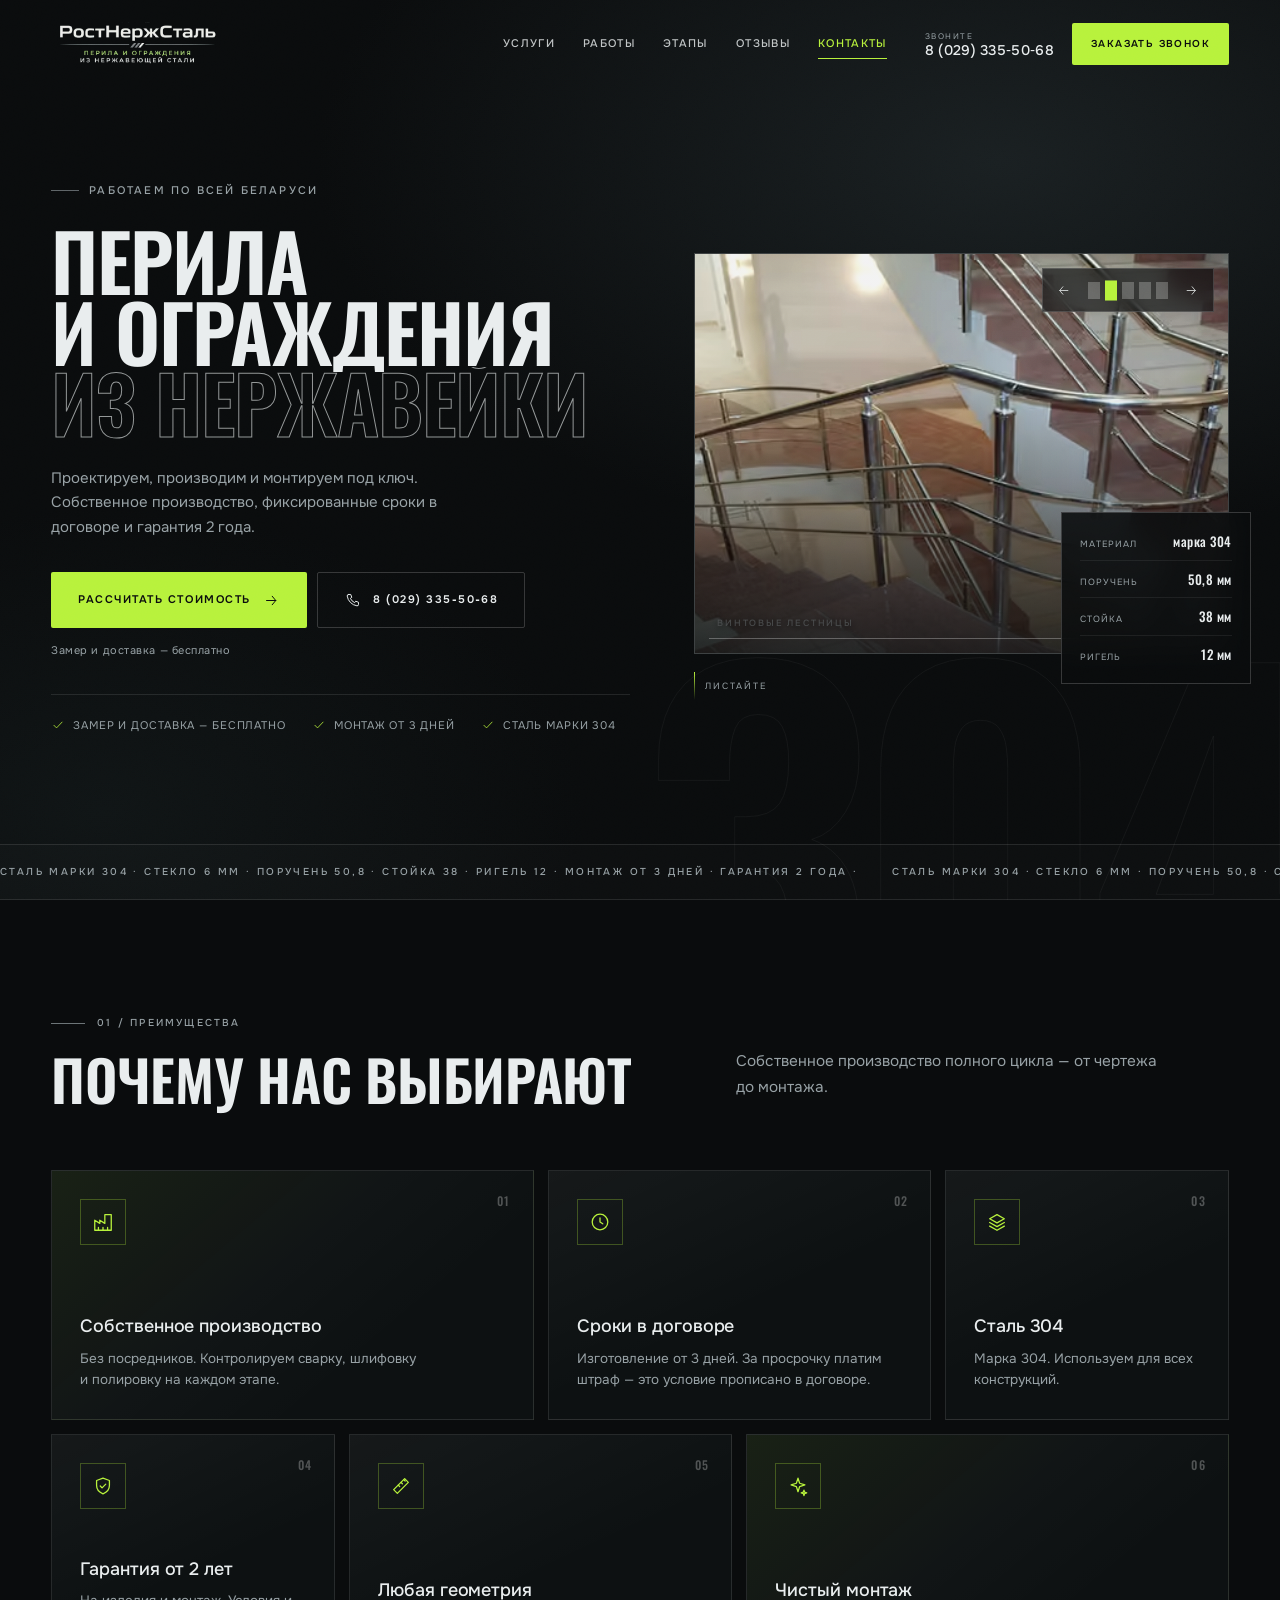
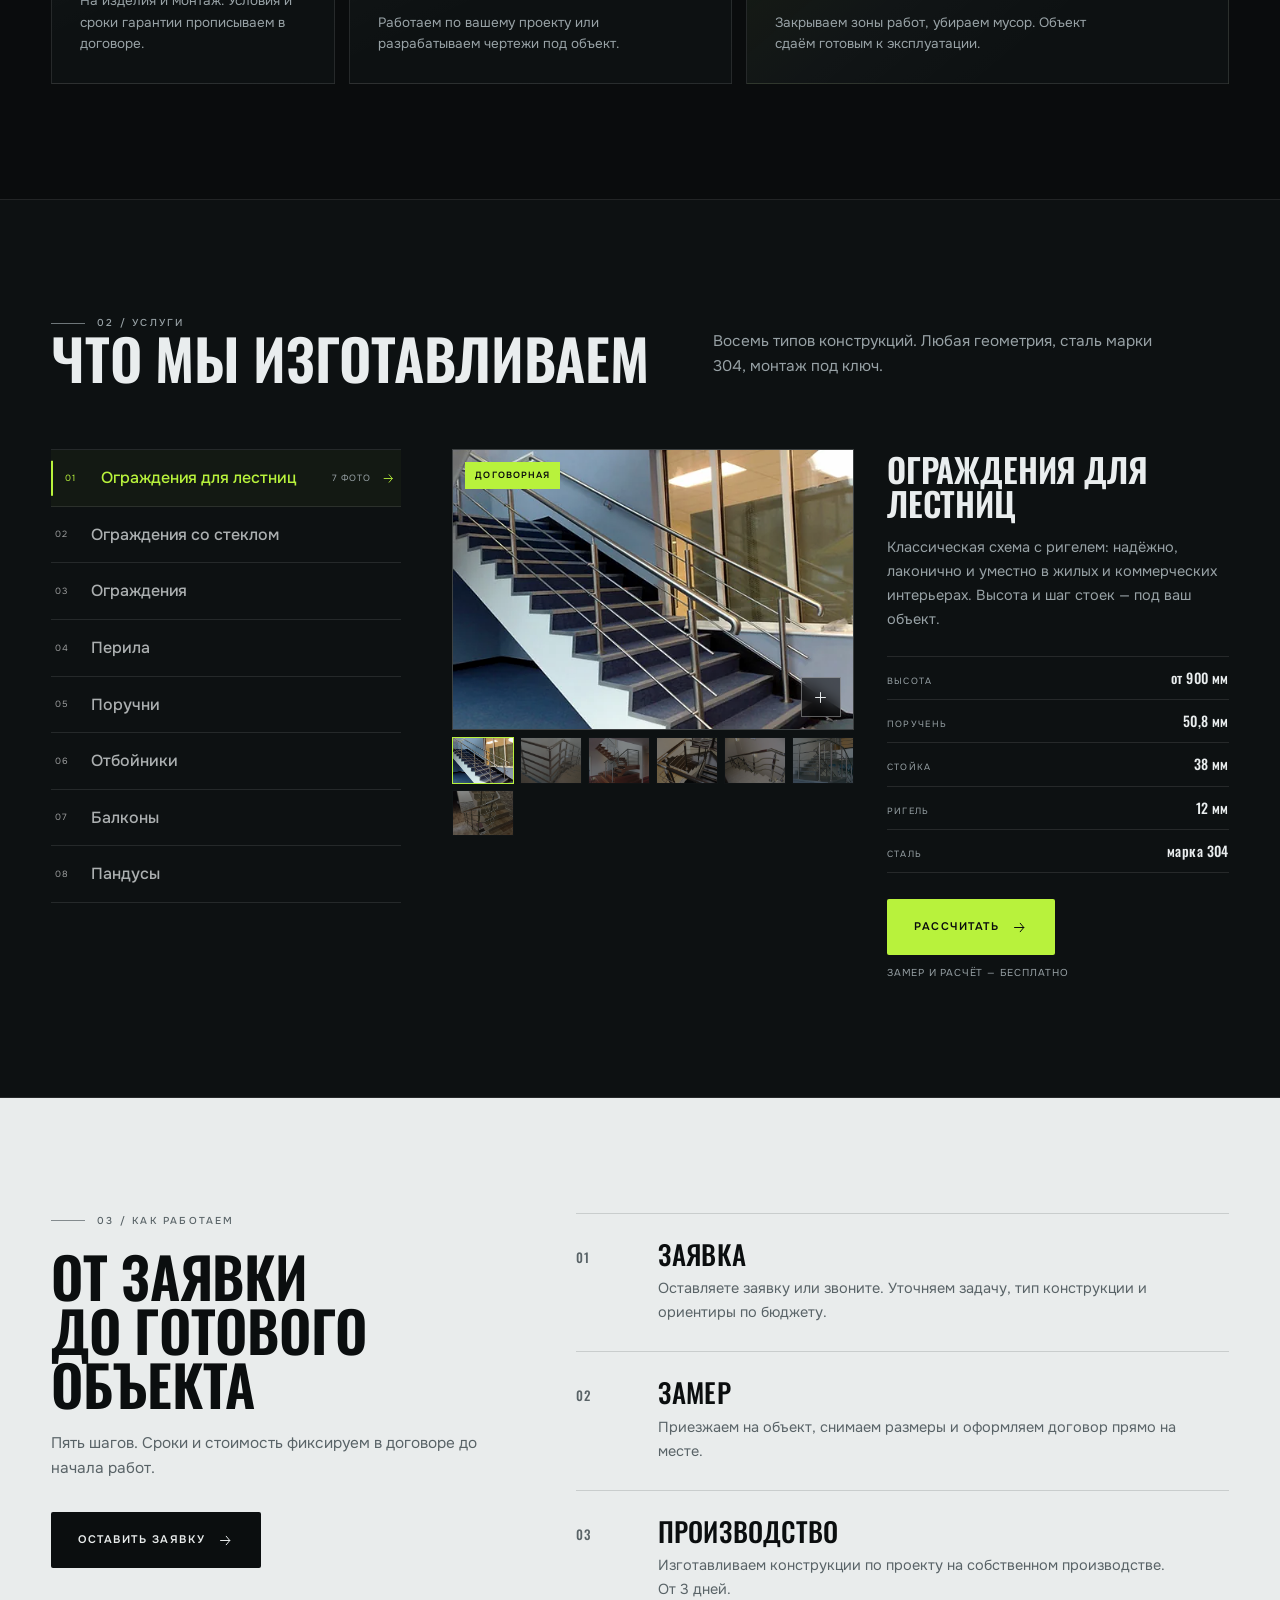
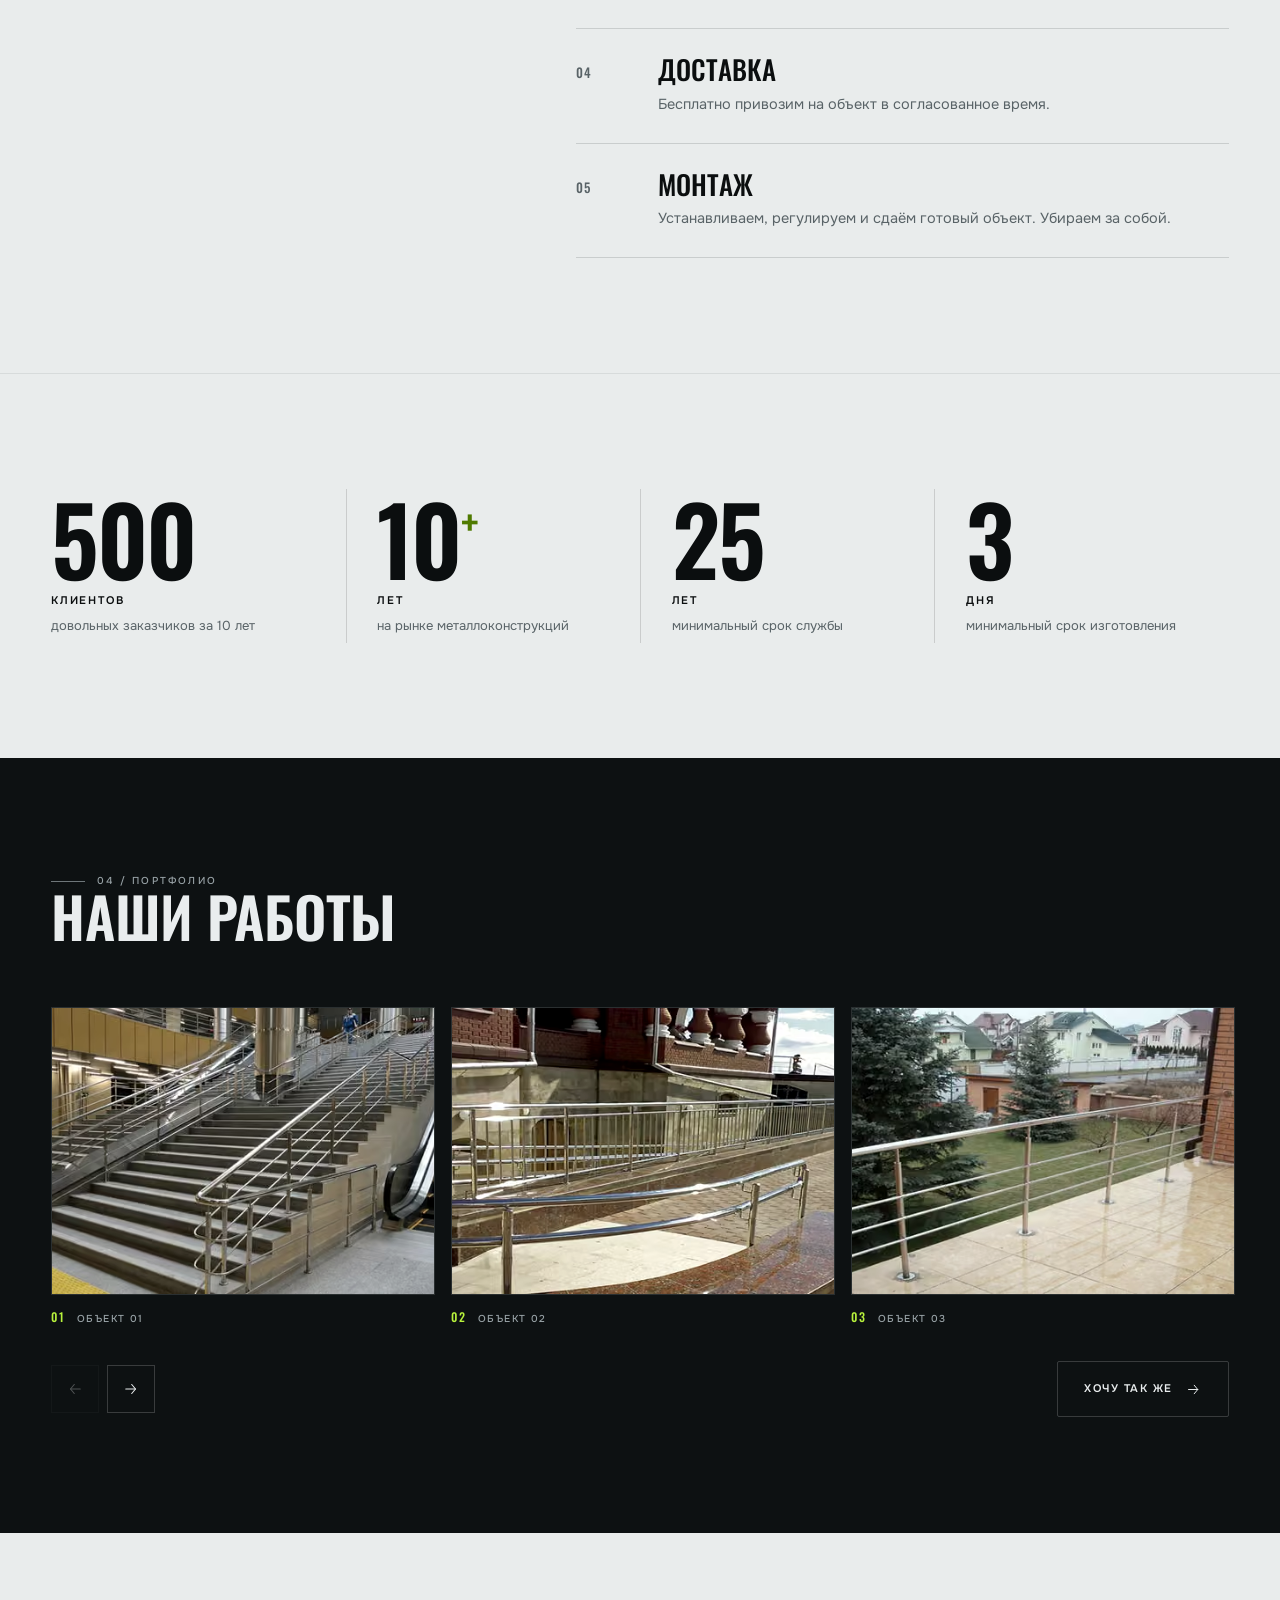
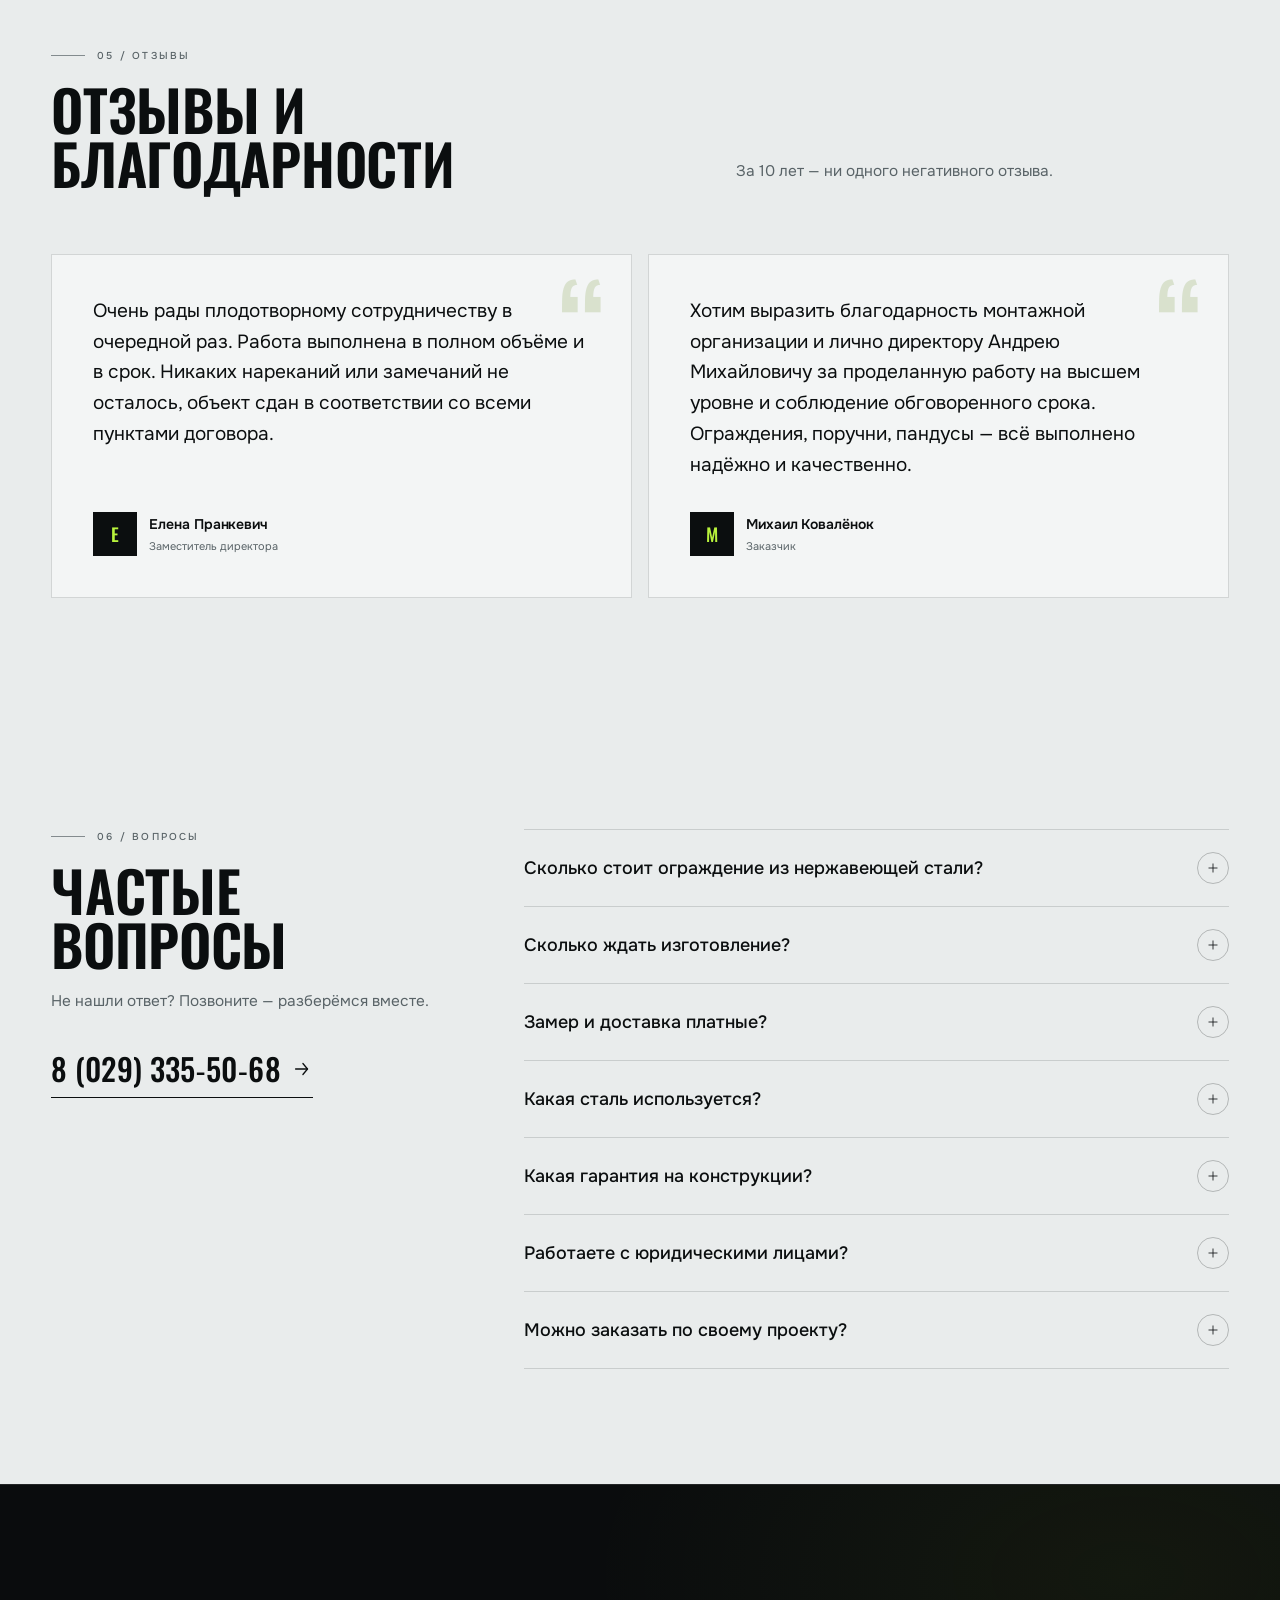
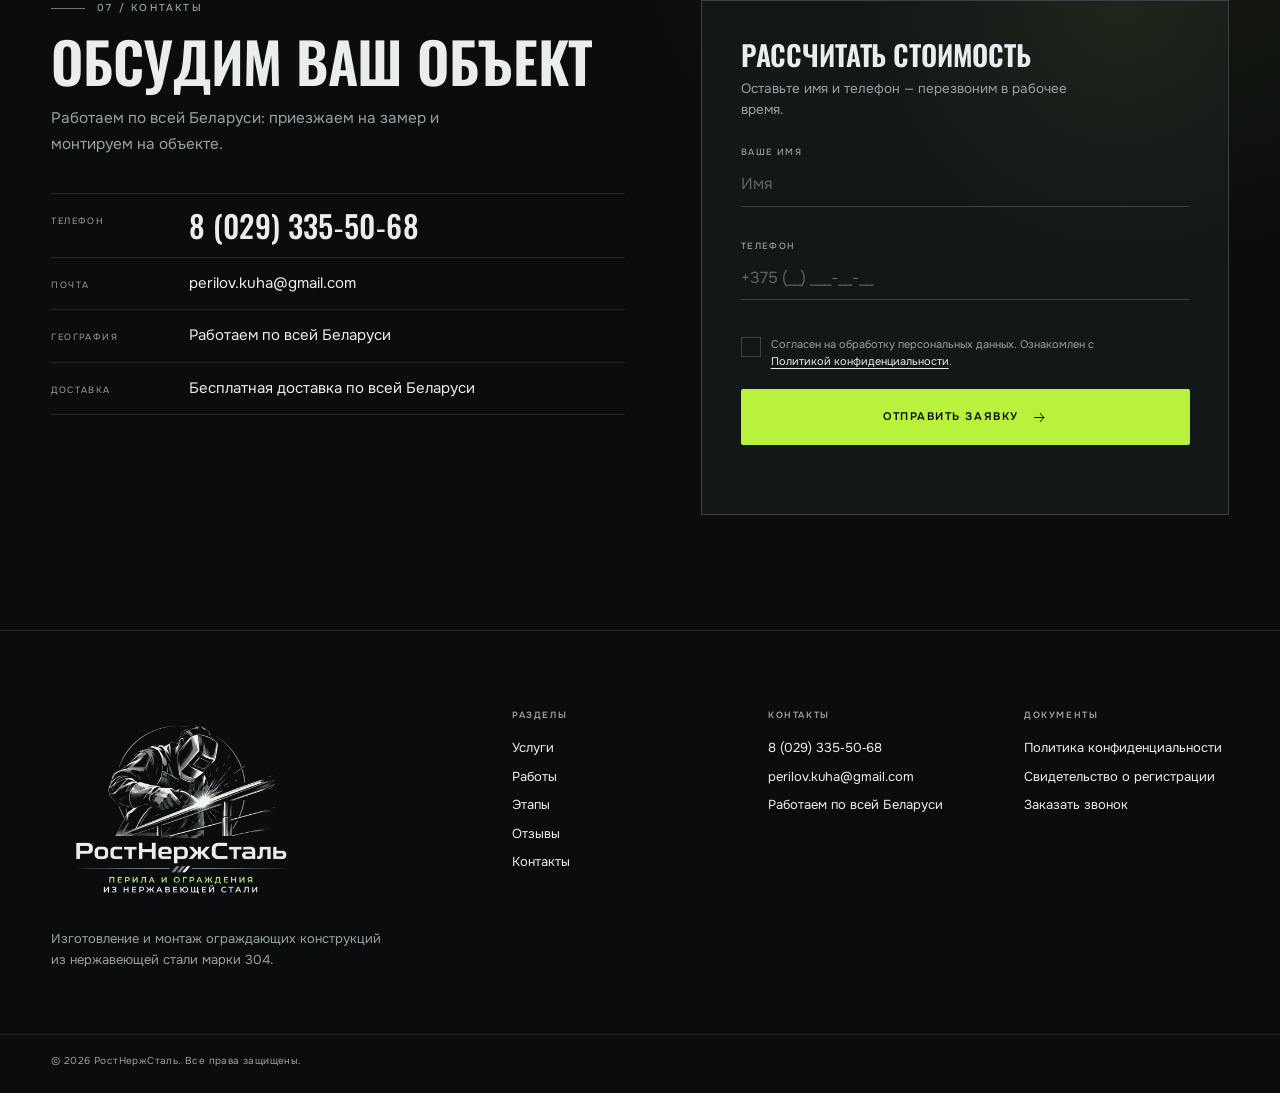
==== commit c938abc5: "State work across all Belarus" ====
--- a/site/index.html
+++ b/site/index.html
@@ -4,7 +4,7 @@
     <meta charset="utf-8">
     <meta name="viewport" content="width=device-width, initial-scale=1">
     <title>Перила и ограждения из нержавейки — монтаж под ключ | РостНержСталь</title>
-    <meta name="description" content="Перила, ограждения, поручни и пандусы из нержавеющей стали марки 304. Собственное производство в Минской области, замер, монтаж по Беларуси, гарантия 2 года.">
+    <meta name="description" content="Перила, ограждения, поручни и пандусы из нержавеющей стали марки 304. Работаем по всей Беларуси: замер, производство и монтаж. Гарантия 2 года.">
     <link rel="canonical" href="https://steel-serves.by/">
     <meta name="theme-color" content="#0a0c0d">
     <meta name="format-detection" content="telephone=no">
@@ -13,14 +13,14 @@
     <meta property="og:locale" content="ru_RU">
     <meta property="og:site_name" content="РостНержСталь">
     <meta property="og:title" content="Перила и ограждения из нержавейки — монтаж под ключ | РостНержСталь">
-    <meta property="og:description" content="Перила, ограждения, поручни и пандусы из нержавеющей стали марки 304. Собственное производство в Минской области, замер, монтаж по Беларуси, гарантия 2 года.">
+    <meta property="og:description" content="Перила, ограждения, поручни и пандусы из нержавеющей стали марки 304. Работаем по всей Беларуси: замер, производство и монтаж. Гарантия 2 года.">
     <meta property="og:url" content="https://steel-serves.by/">
     <meta property="og:image" content="https://steel-serves.by/assets/img/og.jpg">
     <meta property="og:image:width" content="1200">
     <meta property="og:image:height" content="630">
     <meta name="twitter:card" content="summary_large_image">
     <meta name="twitter:title" content="Перила и ограждения из нержавейки — монтаж под ключ | РостНержСталь">
-    <meta name="twitter:description" content="Перила, ограждения, поручни и пандусы из нержавеющей стали марки 304. Собственное производство в Минской области, замер, монтаж по Беларуси, гарантия 2 года.">
+    <meta name="twitter:description" content="Перила, ограждения, поручни и пандусы из нержавеющей стали марки 304. Работаем по всей Беларуси: замер, производство и монтаж. Гарантия 2 года.">
     <meta name="twitter:image" content="https://steel-serves.by/assets/img/og.jpg">
 
     <link rel="icon" href="favicon.svg" type="image/svg+xml">
@@ -35,8 +35,8 @@
     <link rel="stylesheet" href="assets/css/fonts.css">
     <link rel="stylesheet" href="assets/css/site.css?v=1795543665">
 
-    <script type="application/ld+json">{"@context":"https:\/\/schema.org","@type":"LocalBusiness","name":"РостНержСталь","description":"Перила, ограждения, поручни и пандусы из нержавеющей стали марки 304. Собственное производство в Минской области, замер, монтаж по Беларуси, гарантия 2 года.","url":"https:\/\/steel-serves.by\/","telephone":"+375293355068","email":"perilov.kuha@gmail.com","image":"https:\/\/steel-serves.by\/assets\/img\/og.jpg","priceRange":"по договору","address":{"@type":"PostalAddress","addressCountry":"BY","addressRegion":"Минская область","addressLocality":"Минский район"},"areaServed":[{"@type":"AdministrativeArea","name":"Минская область"},{"@type":"Country","name":"Беларусь"}],"hasOfferCatalog":{"@type":"OfferCatalog","name":"Изделия из нержавеющей стали","itemListElement":[{"@type":"Offer","itemOffered":{"@type":"Service","name":"Ограждения для лестниц"}},{"@type":"Offer","itemOffered":{"@type":"Service","name":"Ограждения со стеклом"}},{"@type":"Offer","itemOffered":{"@type":"Service","name":"Ограждения"}},{"@type":"Offer","itemOffered":{"@type":"Service","name":"Перила"}},{"@type":"Offer","itemOffered":{"@type":"Service","name":"Поручни"}},{"@type":"Offer","itemOffered":{"@type":"Service","name":"Отбойники"}},{"@type":"Offer","itemOffered":{"@type":"Service","name":"Балконы"}},{"@type":"Offer","itemOffered":{"@type":"Service","name":"Пандусы"}}]}}</script>
-    <script type="application/ld+json">{"@context":"https:\/\/schema.org","@type":"FAQPage","mainEntity":[{"@type":"Question","name":"Сколько стоит ограждение из нержавеющей стали?","acceptedAnswer":{"@type":"Answer","text":"Цена зависит от типа конструкции, метража, стекла и сложности монтажа. После бесплатного замера рассчитываем стоимость и согласуем её в договоре."}},{"@type":"Question","name":"Сколько ждать изготовление?","acceptedAnswer":{"@type":"Answer","text":"От 3 дней после замера и согласования проекта. Точный срок прописываем в договоре, за просрочку платим штраф."}},{"@type":"Question","name":"Замер и доставка платные?","acceptedAnswer":{"@type":"Answer","text":"Нет. Замер и доставка — бесплатно."}},{"@type":"Question","name":"Какая сталь используется?","acceptedAnswer":{"@type":"Answer","text":"Сталь марки 304. Подходит для объектов с высокой нагрузкой."}},{"@type":"Question","name":"Какая гарантия на конструкции?","acceptedAnswer":{"@type":"Answer","text":"Гарантия от 2 лет. Минимальный срок службы конструкций — 25 лет."}},{"@type":"Question","name":"Работаете с юридическими лицами?","acceptedAnswer":{"@type":"Answer","text":"Да. Работаем с организациями и частными заказчиками: договор, закрывающие документы, безналичный расчёт, рассрочка до 6 месяцев."}},{"@type":"Question","name":"Можно заказать по своему проекту?","acceptedAnswer":{"@type":"Answer","text":"Да. Изготавливаем по вашим чертежам или разрабатываем проект сами — эскизы, размеры и узлы крепления."}}]}</script>
+    <script type="application/ld+json">{"@context":"https:\/\/schema.org","@type":"LocalBusiness","name":"РостНержСталь","description":"Перила, ограждения, поручни и пандусы из нержавеющей стали марки 304. Работаем по всей Беларуси: замер, производство и монтаж. Гарантия 2 года.","url":"https:\/\/steel-serves.by\/","telephone":"+375293355068","email":"perilov.kuha@gmail.com","image":"https:\/\/steel-serves.by\/assets\/img\/og.jpg","priceRange":"по договору","address":{"@type":"PostalAddress","addressCountry":"BY","addressRegion":"Минская область","addressLocality":"Минский район"},"areaServed":[{"@type":"Country","name":"Беларусь"}],"hasOfferCatalog":{"@type":"OfferCatalog","name":"Изделия из нержавеющей стали","itemListElement":[{"@type":"Offer","itemOffered":{"@type":"Service","name":"Ограждения для лестниц"}},{"@type":"Offer","itemOffered":{"@type":"Service","name":"Ограждения со стеклом"}},{"@type":"Offer","itemOffered":{"@type":"Service","name":"Ограждения"}},{"@type":"Offer","itemOffered":{"@type":"Service","name":"Перила"}},{"@type":"Offer","itemOffered":{"@type":"Service","name":"Поручни"}},{"@type":"Offer","itemOffered":{"@type":"Service","name":"Отбойники"}},{"@type":"Offer","itemOffered":{"@type":"Service","name":"Балконы"}},{"@type":"Offer","itemOffered":{"@type":"Service","name":"Пандусы"}}]}}</script>
+    <script type="application/ld+json">{"@context":"https:\/\/schema.org","@type":"FAQPage","mainEntity":[{"@type":"Question","name":"Сколько стоит ограждение из нержавеющей стали?","acceptedAnswer":{"@type":"Answer","text":"Цена зависит от типа конструкции, метража, стекла и сложности монтажа. После бесплатного замера рассчитываем стоимость и согласуем её в договоре."}},{"@type":"Question","name":"Сколько ждать изготовление?","acceptedAnswer":{"@type":"Answer","text":"От 3 дней после замера и согласования проекта. Точный срок прописываем в договоре, за просрочку платим штраф."}},{"@type":"Question","name":"Замер и доставка платные?","acceptedAnswer":{"@type":"Answer","text":"Нет. Замер и доставка — бесплатно."}},{"@type":"Question","name":"Какая сталь используется?","acceptedAnswer":{"@type":"Answer","text":"Сталь марки 304. Подходит для объектов с высокой нагрузкой."}},{"@type":"Question","name":"Какая гарантия на конструкции?","acceptedAnswer":{"@type":"Answer","text":"Гарантия от 2 лет. Минимальный срок службы конструкций — 25 лет."}},{"@type":"Question","name":"Работаете с юридическими лицами?","acceptedAnswer":{"@type":"Answer","text":"Да. Работаем с организациями и частными заказчиками: договор, закрывающие документы, безналичный расчёт."}},{"@type":"Question","name":"Можно заказать по своему проекту?","acceptedAnswer":{"@type":"Answer","text":"Да. Изготавливаем по вашим чертежам или разрабатываем проект сами — эскизы, размеры и узлы крепления."}}]}</script>
 </head>
 <body>
 <a class="skip-link" href="#main">Перейти к содержанию</a>
@@ -108,7 +108,7 @@
     <div class="mobile-menu__bottom container">
         <a class="mobile-menu__phone" href="tel:+375293355068">8&nbsp;(029)&nbsp;335&#8209;50&#8209;68</a>
         <button class="btn btn--accent" type="button" data-open-lead data-source="menu">Заказать звонок</button>
-        <p class="mobile-menu__note"><span>Минская область, Минский район</span> · <span>perilov.kuha@gmail.com</span></p>
+        <p class="mobile-menu__note"><span>Работаем по всей Беларуси</span> · <span>perilov.kuha@gmail.com</span></p>
     </div>
 </dialog>
 
@@ -118,7 +118,7 @@
         <span class="hero__watermark" aria-hidden="true">304</span>
         <div class="container hero__grid">
             <div class="hero__content">
-                <p class="kicker hero__kicker" data-reveal>Минск · Минская область · вся Беларусь</p>
+                <p class="kicker hero__kicker" data-reveal>Работаем по всей Беларуси</p>
                 <h1 class="hero__title">
                                             <span class="hero__line " style="--line-delay: 0.12s">
                             <span>Перила</span>
@@ -150,7 +150,7 @@
                 <div class="hero__frame hero__carousel" data-carousel role="region" aria-roledescription="carousel" aria-label="Фото монтажей ограждений">
                     <div class="hero__slides" aria-live="polite" aria-atomic="true">
                                                     <div class="hero__slide is-active" data-slide role="group" aria-roledescription="Слайд" aria-label="Слайд 1 из 5" aria-hidden="false">
-                                <picture><source type="image/avif" srcset="assets/img/hero-640.avif 640w, assets/img/hero.avif 945w" sizes="(max-width: 900px) 94vw, 44vw"><source type="image/webp" srcset="assets/img/hero-640.webp 640w, assets/img/hero.webp 945w" sizes="(max-width: 900px) 94vw, 44vw"><img src="assets/img/hero.webp" alt="Ограждение из нержавеющей стали на коммерческой лестнице" class="hero__img" width="945" height="480" loading="eager" decoding="async" fetchpriority="high"></picture>                                <span class="hero__caption">Ограждение из стали 304 · Минск</span>
+                                <picture><source type="image/avif" srcset="assets/img/hero-640.avif 640w, assets/img/hero.avif 945w" sizes="(max-width: 900px) 94vw, 44vw"><source type="image/webp" srcset="assets/img/hero-640.webp 640w, assets/img/hero.webp 945w" sizes="(max-width: 900px) 94vw, 44vw"><img src="assets/img/hero.webp" alt="Ограждение из нержавеющей стали на коммерческой лестнице" class="hero__img" width="945" height="480" loading="eager" decoding="async" fetchpriority="high"></picture>                                <span class="hero__caption">Ограждение из стали марки 304</span>
                             </div>
                                                     <div class="hero__slide" data-slide role="group" aria-roledescription="Слайд" aria-label="Слайд 2 из 5" aria-hidden="true">
                                 <picture><source type="image/avif" srcset="assets/img/work-04-640.avif 640w, assets/img/work-04.avif 945w" sizes="(max-width: 900px) 94vw, 44vw"><source type="image/webp" srcset="assets/img/work-04-640.webp 640w, assets/img/work-04.webp 945w" sizes="(max-width: 900px) 94vw, 44vw"><img src="assets/img/work-04.webp" alt="Ограждение из нержавеющей стали на винтовой лестнице" class="hero__img" width="945" height="480" loading="lazy" decoding="async" fetchpriority="auto"></picture>                                <span class="hero__caption">Винтовые лестницы</span>
@@ -1333,168 +1333,168 @@
                         <button class="work__media" type="button"
                                 data-lightbox-group="works" data-lightbox-src="assets/img/work-01.webp"
                                 data-lightbox-alt="Работа: ограждение из нержавеющей стали, объект 01"
-                                aria-label="Открыть фото: Объект 01 · Минск">
+                                aria-label="Открыть фото: Объект 01">
                             <picture><source type="image/avif" srcset="assets/img/work-01-640.avif 640w, assets/img/work-01.avif 945w" sizes="(max-width: 700px) 78vw, 420px"><source type="image/webp" srcset="assets/img/work-01-640.webp 640w, assets/img/work-01.webp 945w" sizes="(max-width: 700px) 78vw, 420px"><img src="assets/img/work-01.webp" alt="Работа: ограждение из нержавеющей стали, объект 01" width="945" height="480" loading="lazy" decoding="async"></picture>                            <span class="work__plus" aria-hidden="true"><svg class="ico" viewBox="0 0 24 24" fill="none" stroke="currentColor" stroke-width="1.4" stroke-linecap="round" stroke-linejoin="round" aria-hidden="true" focusable="false"><path d="M12 5v14M5 12h14"/></svg></span>
                         </button>
                         <figcaption class="work__caption">
                             <span class="work__num">01</span>
-                            <span>Объект 01 · Минск</span>
+                            <span>Объект 01</span>
                         </figcaption>
                     </figure>
                                     <figure class="work" data-reveal style="--d: 0.04s">
                         <button class="work__media" type="button"
                                 data-lightbox-group="works" data-lightbox-src="assets/img/work-02.webp"
                                 data-lightbox-alt="Работа: ограждение из нержавеющей стали, объект 02"
-                                aria-label="Открыть фото: Объект 02 · Минск">
+                                aria-label="Открыть фото: Объект 02">
                             <picture><source type="image/avif" srcset="assets/img/work-02-640.avif 640w, assets/img/work-02.avif 945w" sizes="(max-width: 700px) 78vw, 420px"><source type="image/webp" srcset="assets/img/work-02-640.webp 640w, assets/img/work-02.webp 945w" sizes="(max-width: 700px) 78vw, 420px"><img src="assets/img/work-02.webp" alt="Работа: ограждение из нержавеющей стали, объект 02" width="945" height="480" loading="lazy" decoding="async"></picture>                            <span class="work__plus" aria-hidden="true"><svg class="ico" viewBox="0 0 24 24" fill="none" stroke="currentColor" stroke-width="1.4" stroke-linecap="round" stroke-linejoin="round" aria-hidden="true" focusable="false"><path d="M12 5v14M5 12h14"/></svg></span>
                         </button>
                         <figcaption class="work__caption">
                             <span class="work__num">02</span>
-                            <span>Объект 02 · Минск</span>
+                            <span>Объект 02</span>
                         </figcaption>
                     </figure>
                                     <figure class="work" data-reveal style="--d: 0.08s">
                         <button class="work__media" type="button"
                                 data-lightbox-group="works" data-lightbox-src="assets/img/work-03.webp"
                                 data-lightbox-alt="Работа: ограждение из нержавеющей стали, объект 03"
-                                aria-label="Открыть фото: Объект 03 · Минск">
+                                aria-label="Открыть фото: Объект 03">
                             <picture><source type="image/avif" srcset="assets/img/work-03-640.avif 640w, assets/img/work-03.avif 945w" sizes="(max-width: 700px) 78vw, 420px"><source type="image/webp" srcset="assets/img/work-03-640.webp 640w, assets/img/work-03.webp 945w" sizes="(max-width: 700px) 78vw, 420px"><img src="assets/img/work-03.webp" alt="Работа: ограждение из нержавеющей стали, объект 03" width="945" height="480" loading="lazy" decoding="async"></picture>                            <span class="work__plus" aria-hidden="true"><svg class="ico" viewBox="0 0 24 24" fill="none" stroke="currentColor" stroke-width="1.4" stroke-linecap="round" stroke-linejoin="round" aria-hidden="true" focusable="false"><path d="M12 5v14M5 12h14"/></svg></span>
                         </button>
                         <figcaption class="work__caption">
                             <span class="work__num">03</span>
-                            <span>Объект 03 · Минск</span>
+                            <span>Объект 03</span>
                         </figcaption>
                     </figure>
                                     <figure class="work" data-reveal style="--d: 0.12s">
                         <button class="work__media" type="button"
                                 data-lightbox-group="works" data-lightbox-src="assets/img/work-04.webp"
                                 data-lightbox-alt="Работа: ограждение из нержавеющей стали, объект 04"
-                                aria-label="Открыть фото: Объект 04 · Минск">
+                                aria-label="Открыть фото: Объект 04">
                             <picture><source type="image/avif" srcset="assets/img/work-04-640.avif 640w, assets/img/work-04.avif 945w" sizes="(max-width: 700px) 78vw, 420px"><source type="image/webp" srcset="assets/img/work-04-640.webp 640w, assets/img/work-04.webp 945w" sizes="(max-width: 700px) 78vw, 420px"><img src="assets/img/work-04.webp" alt="Работа: ограждение из нержавеющей стали, объект 04" width="945" height="480" loading="lazy" decoding="async"></picture>                            <span class="work__plus" aria-hidden="true"><svg class="ico" viewBox="0 0 24 24" fill="none" stroke="currentColor" stroke-width="1.4" stroke-linecap="round" stroke-linejoin="round" aria-hidden="true" focusable="false"><path d="M12 5v14M5 12h14"/></svg></span>
                         </button>
                         <figcaption class="work__caption">
                             <span class="work__num">04</span>
-                            <span>Объект 04 · Минск</span>
+                            <span>Объект 04</span>
                         </figcaption>
                     </figure>
                                     <figure class="work" data-reveal style="--d: 0.16s">
                         <button class="work__media" type="button"
                                 data-lightbox-group="works" data-lightbox-src="assets/img/work-05.webp"
                                 data-lightbox-alt="Работа: ограждение из нержавеющей стали, объект 05"
-                                aria-label="Открыть фото: Объект 05 · Минск">
+                                aria-label="Открыть фото: Объект 05">
                             <picture><source type="image/avif" srcset="assets/img/work-05-640.avif 640w, assets/img/work-05.avif 945w" sizes="(max-width: 700px) 78vw, 420px"><source type="image/webp" srcset="assets/img/work-05-640.webp 640w, assets/img/work-05.webp 945w" sizes="(max-width: 700px) 78vw, 420px"><img src="assets/img/work-05.webp" alt="Работа: ограждение из нержавеющей стали, объект 05" width="945" height="480" loading="lazy" decoding="async"></picture>                            <span class="work__plus" aria-hidden="true"><svg class="ico" viewBox="0 0 24 24" fill="none" stroke="currentColor" stroke-width="1.4" stroke-linecap="round" stroke-linejoin="round" aria-hidden="true" focusable="false"><path d="M12 5v14M5 12h14"/></svg></span>
                         </button>
                         <figcaption class="work__caption">
                             <span class="work__num">05</span>
-                            <span>Объект 05 · Минск</span>
+                            <span>Объект 05</span>
                         </figcaption>
                     </figure>
                                     <figure class="work" data-reveal style="--d: 0.2s">
                         <button class="work__media" type="button"
                                 data-lightbox-group="works" data-lightbox-src="assets/img/work-06.webp"
                                 data-lightbox-alt="Работа: ограждение из нержавеющей стали, объект 06"
-                                aria-label="Открыть фото: Объект 06 · Минск">
+                                aria-label="Открыть фото: Объект 06">
                             <picture><source type="image/avif" srcset="assets/img/work-06-640.avif 640w, assets/img/work-06.avif 945w" sizes="(max-width: 700px) 78vw, 420px"><source type="image/webp" srcset="assets/img/work-06-640.webp 640w, assets/img/work-06.webp 945w" sizes="(max-width: 700px) 78vw, 420px"><img src="assets/img/work-06.webp" alt="Работа: ограждение из нержавеющей стали, объект 06" width="945" height="480" loading="lazy" decoding="async"></picture>                            <span class="work__plus" aria-hidden="true"><svg class="ico" viewBox="0 0 24 24" fill="none" stroke="currentColor" stroke-width="1.4" stroke-linecap="round" stroke-linejoin="round" aria-hidden="true" focusable="false"><path d="M12 5v14M5 12h14"/></svg></span>
                         </button>
                         <figcaption class="work__caption">
                             <span class="work__num">06</span>
-                            <span>Объект 06 · Минск</span>
+                            <span>Объект 06</span>
                         </figcaption>
                     </figure>
                                     <figure class="work" data-reveal style="--d: 0.24s">
                         <button class="work__media" type="button"
                                 data-lightbox-group="works" data-lightbox-src="assets/img/work-07.webp"
                                 data-lightbox-alt="Работа: ограждение из нержавеющей стали, объект 07"
-                                aria-label="Открыть фото: Объект 07 · Минск">
+                                aria-label="Открыть фото: Объект 07">
                             <picture><source type="image/avif" srcset="assets/img/work-07-640.avif 640w, assets/img/work-07.avif 945w" sizes="(max-width: 700px) 78vw, 420px"><source type="image/webp" srcset="assets/img/work-07-640.webp 640w, assets/img/work-07.webp 945w" sizes="(max-width: 700px) 78vw, 420px"><img src="assets/img/work-07.webp" alt="Работа: ограждение из нержавеющей стали, объект 07" width="945" height="480" loading="lazy" decoding="async"></picture>                            <span class="work__plus" aria-hidden="true"><svg class="ico" viewBox="0 0 24 24" fill="none" stroke="currentColor" stroke-width="1.4" stroke-linecap="round" stroke-linejoin="round" aria-hidden="true" focusable="false"><path d="M12 5v14M5 12h14"/></svg></span>
                         </button>
                         <figcaption class="work__caption">
                             <span class="work__num">07</span>
-                            <span>Объект 07 · Минск</span>
+                            <span>Объект 07</span>
                         </figcaption>
                     </figure>
                                     <figure class="work" data-reveal style="--d: 0.24s">
                         <button class="work__media" type="button"
                                 data-lightbox-group="works" data-lightbox-src="assets/img/work-08.webp"
                                 data-lightbox-alt="Работа: ограждение из нержавеющей стали, объект 08"
-                                aria-label="Открыть фото: Объект 08 · Минск">
+                                aria-label="Открыть фото: Объект 08">
                             <picture><source type="image/avif" srcset="assets/img/work-08-640.avif 640w, assets/img/work-08.avif 945w" sizes="(max-width: 700px) 78vw, 420px"><source type="image/webp" srcset="assets/img/work-08-640.webp 640w, assets/img/work-08.webp 945w" sizes="(max-width: 700px) 78vw, 420px"><img src="assets/img/work-08.webp" alt="Работа: ограждение из нержавеющей стали, объект 08" width="945" height="480" loading="lazy" decoding="async"></picture>                            <span class="work__plus" aria-hidden="true"><svg class="ico" viewBox="0 0 24 24" fill="none" stroke="currentColor" stroke-width="1.4" stroke-linecap="round" stroke-linejoin="round" aria-hidden="true" focusable="false"><path d="M12 5v14M5 12h14"/></svg></span>
                         </button>
                         <figcaption class="work__caption">
                             <span class="work__num">08</span>
-                            <span>Объект 08 · Минск</span>
+                            <span>Объект 08</span>
                         </figcaption>
                     </figure>
                                     <figure class="work" data-reveal style="--d: 0.24s">
                         <button class="work__media" type="button"
                                 data-lightbox-group="works" data-lightbox-src="assets/img/work-09.webp"
                                 data-lightbox-alt="Работа: ограждение из нержавеющей стали, объект 09"
-                                aria-label="Открыть фото: Объект 09 · Минск">
+                                aria-label="Открыть фото: Объект 09">
                             <picture><source type="image/avif" srcset="assets/img/work-09-640.avif 640w, assets/img/work-09.avif 945w" sizes="(max-width: 700px) 78vw, 420px"><source type="image/webp" srcset="assets/img/work-09-640.webp 640w, assets/img/work-09.webp 945w" sizes="(max-width: 700px) 78vw, 420px"><img src="assets/img/work-09.webp" alt="Работа: ограждение из нержавеющей стали, объект 09" width="945" height="480" loading="lazy" decoding="async"></picture>                            <span class="work__plus" aria-hidden="true"><svg class="ico" viewBox="0 0 24 24" fill="none" stroke="currentColor" stroke-width="1.4" stroke-linecap="round" stroke-linejoin="round" aria-hidden="true" focusable="false"><path d="M12 5v14M5 12h14"/></svg></span>
                         </button>
                         <figcaption class="work__caption">
                             <span class="work__num">09</span>
-                            <span>Объект 09 · Минск</span>
+                            <span>Объект 09</span>
                         </figcaption>
                     </figure>
                                     <figure class="work" data-reveal style="--d: 0.24s">
                         <button class="work__media" type="button"
                                 data-lightbox-group="works" data-lightbox-src="assets/img/work-10.webp"
                                 data-lightbox-alt="Работа: ограждение из нержавеющей стали, объект 10"
-                                aria-label="Открыть фото: Объект 10 · Минская область">
+                                aria-label="Открыть фото: Объект 10">
                             <picture><source type="image/avif" srcset="assets/img/work-10-640.avif 640w, assets/img/work-10-960.avif 960w, assets/img/work-10.avif 1280w" sizes="(max-width: 700px) 78vw, 420px"><source type="image/webp" srcset="assets/img/work-10-640.webp 640w, assets/img/work-10-960.webp 960w, assets/img/work-10.webp 1280w" sizes="(max-width: 700px) 78vw, 420px"><img src="assets/img/work-10.webp" alt="Работа: ограждение из нержавеющей стали, объект 10" width="1280" height="960" loading="lazy" decoding="async"></picture>                            <span class="work__plus" aria-hidden="true"><svg class="ico" viewBox="0 0 24 24" fill="none" stroke="currentColor" stroke-width="1.4" stroke-linecap="round" stroke-linejoin="round" aria-hidden="true" focusable="false"><path d="M12 5v14M5 12h14"/></svg></span>
                         </button>
                         <figcaption class="work__caption">
                             <span class="work__num">10</span>
-                            <span>Объект 10 · Минская область</span>
+                            <span>Объект 10</span>
                         </figcaption>
                     </figure>
                                     <figure class="work" data-reveal style="--d: 0.24s">
                         <button class="work__media" type="button"
                                 data-lightbox-group="works" data-lightbox-src="assets/img/work-11.webp"
                                 data-lightbox-alt="Работа: ограждение из нержавеющей стали, объект 11"
-                                aria-label="Открыть фото: Объект 11 · Минская область">
+                                aria-label="Открыть фото: Объект 11">
                             <picture><source type="image/avif" srcset="assets/img/work-11-640.avif 640w, assets/img/work-11-960.avif 960w, assets/img/work-11.avif 1280w" sizes="(max-width: 700px) 78vw, 420px"><source type="image/webp" srcset="assets/img/work-11-640.webp 640w, assets/img/work-11-960.webp 960w, assets/img/work-11.webp 1280w" sizes="(max-width: 700px) 78vw, 420px"><img src="assets/img/work-11.webp" alt="Работа: ограждение из нержавеющей стали, объект 11" width="1280" height="960" loading="lazy" decoding="async"></picture>                            <span class="work__plus" aria-hidden="true"><svg class="ico" viewBox="0 0 24 24" fill="none" stroke="currentColor" stroke-width="1.4" stroke-linecap="round" stroke-linejoin="round" aria-hidden="true" focusable="false"><path d="M12 5v14M5 12h14"/></svg></span>
                         </button>
                         <figcaption class="work__caption">
                             <span class="work__num">11</span>
-                            <span>Объект 11 · Минская область</span>
+                            <span>Объект 11</span>
                         </figcaption>
                     </figure>
                                     <figure class="work" data-reveal style="--d: 0.24s">
                         <button class="work__media" type="button"
                                 data-lightbox-group="works" data-lightbox-src="assets/img/work-12.webp"
                                 data-lightbox-alt="Работа: ограждение из нержавеющей стали, объект 12"
-                                aria-label="Открыть фото: Объект 12 · Минская область">
+                                aria-label="Открыть фото: Объект 12">
                             <picture><source type="image/avif" srcset="assets/img/work-12-640.avif 640w, assets/img/work-12-960.avif 960w, assets/img/work-12.avif 1280w" sizes="(max-width: 700px) 78vw, 420px"><source type="image/webp" srcset="assets/img/work-12-640.webp 640w, assets/img/work-12-960.webp 960w, assets/img/work-12.webp 1280w" sizes="(max-width: 700px) 78vw, 420px"><img src="assets/img/work-12.webp" alt="Работа: ограждение из нержавеющей стали, объект 12" width="1280" height="960" loading="lazy" decoding="async"></picture>                            <span class="work__plus" aria-hidden="true"><svg class="ico" viewBox="0 0 24 24" fill="none" stroke="currentColor" stroke-width="1.4" stroke-linecap="round" stroke-linejoin="round" aria-hidden="true" focusable="false"><path d="M12 5v14M5 12h14"/></svg></span>
                         </button>
                         <figcaption class="work__caption">
                             <span class="work__num">12</span>
-                            <span>Объект 12 · Минская область</span>
+                            <span>Объект 12</span>
                         </figcaption>
                     </figure>
                                     <figure class="work" data-reveal style="--d: 0.24s">
                         <button class="work__media" type="button"
                                 data-lightbox-group="works" data-lightbox-src="assets/img/work-13.webp"
                                 data-lightbox-alt="Работа: ограждение из нержавеющей стали, объект 13"
-                                aria-label="Открыть фото: Объект 13 · Минская область">
+                                aria-label="Открыть фото: Объект 13">
                             <picture><source type="image/avif" srcset="assets/img/work-13-640.avif 640w, assets/img/work-13-960.avif 960w, assets/img/work-13.avif 1080w" sizes="(max-width: 700px) 78vw, 420px"><source type="image/webp" srcset="assets/img/work-13-640.webp 640w, assets/img/work-13-960.webp 960w, assets/img/work-13.webp 1080w" sizes="(max-width: 700px) 78vw, 420px"><img src="assets/img/work-13.webp" alt="Работа: ограждение из нержавеющей стали, объект 13" width="1080" height="1080" loading="lazy" decoding="async"></picture>                            <span class="work__plus" aria-hidden="true"><svg class="ico" viewBox="0 0 24 24" fill="none" stroke="currentColor" stroke-width="1.4" stroke-linecap="round" stroke-linejoin="round" aria-hidden="true" focusable="false"><path d="M12 5v14M5 12h14"/></svg></span>
                         </button>
                         <figcaption class="work__caption">
                             <span class="work__num">13</span>
-                            <span>Объект 13 · Минская область</span>
+                            <span>Объект 13</span>
                         </figcaption>
                     </figure>
                                     <figure class="work" data-reveal style="--d: 0.24s">
                         <button class="work__media" type="button"
                                 data-lightbox-group="works" data-lightbox-src="assets/img/work-14.webp"
                                 data-lightbox-alt="Работа: ограждение из нержавеющей стали, объект 14"
-                                aria-label="Открыть фото: Объект 14 · Минская область">
+                                aria-label="Открыть фото: Объект 14">
                             <picture><source type="image/avif" srcset="assets/img/work-14-640.avif 640w, assets/img/work-14-960.avif 960w, assets/img/work-14.avif 1280w" sizes="(max-width: 700px) 78vw, 420px"><source type="image/webp" srcset="assets/img/work-14-640.webp 640w, assets/img/work-14-960.webp 960w, assets/img/work-14.webp 1280w" sizes="(max-width: 700px) 78vw, 420px"><img src="assets/img/work-14.webp" alt="Работа: ограждение из нержавеющей стали, объект 14" width="1280" height="960" loading="lazy" decoding="async"></picture>                            <span class="work__plus" aria-hidden="true"><svg class="ico" viewBox="0 0 24 24" fill="none" stroke="currentColor" stroke-width="1.4" stroke-linecap="round" stroke-linejoin="round" aria-hidden="true" focusable="false"><path d="M12 5v14M5 12h14"/></svg></span>
                         </button>
                         <figcaption class="work__caption">
                             <span class="work__num">14</span>
-                            <span>Объект 14 · Минская область</span>
+                            <span>Объект 14</span>
                         </figcaption>
                     </figure>
                             </div>
@@ -1618,7 +1618,7 @@
                             </button>
                         </h3>
                         <div class="acc__panel" id="faq-panel-5" role="region" aria-labelledby="faq-btn-5" hidden>
-                            <div class="acc__inner"><p>Да. Работаем с организациями и частными заказчиками: договор, закрывающие документы, безналичный расчёт, рассрочка до 6 месяцев.</p></div>
+                            <div class="acc__inner"><p>Да. Работаем с организациями и частными заказчиками: договор, закрывающие документы, безналичный расчёт.</p></div>
                         </div>
                     </div>
                                     <div class="acc" data-acc>
@@ -1641,7 +1641,7 @@
             <div class="contacts__info">
                 <span class="section-index" data-reveal>07 / Контакты</span>
                 <h2 class="section-title" data-reveal>Обсудим ваш объект</h2>
-                <p class="section-sub" data-reveal>Приезжаем на замер по Минску и области. Для иногородних — работаем по всей Беларуси.</p>
+                <p class="section-sub" data-reveal>Работаем по всей Беларуси: приезжаем на замер и монтируем на объекте.</p>
 
                 <dl class="contacts__list" data-reveal>
                     <div class="contacts__row">
@@ -1656,11 +1656,11 @@
                     </div>
                     <div class="contacts__row">
                         <dt>География</dt>
-                        <dd>Минская область, Минский район</dd>
+                        <dd>Работаем по всей Беларуси</dd>
                     </div>
                     <div class="contacts__row">
                         <dt>Доставка</dt>
-                        <dd>Бесплатная доставка по Минской области и Республике Беларусь</dd>
+                        <dd>Бесплатная доставка по всей Беларуси</dd>
                     </div>
                 </dl>
             </div>
@@ -1697,7 +1697,7 @@
             <span data-submit-text>Отправить заявку</span>
             <svg class="btn__ico" viewBox="0 0 24 24" fill="none" stroke="currentColor" stroke-width="1.4" stroke-linecap="round" stroke-linejoin="round" aria-hidden="true" focusable="false"><path d="M5 12h13"/><path d="m13 6 5 6-5 6"/></svg>        </button>
         <p class="form-status" data-form-status role="status" aria-live="polite"></p>
-        <input type="hidden" name="ts" value="1795544332">
+        <input type="hidden" name="ts" value="1795545211">
         <input type="hidden" name="page" value="">
         <input type="hidden" name="utm" value="">
     </form>
@@ -1732,7 +1732,7 @@
             <ul class="footer__list">
                 <li><a href="tel:+375293355068">8&nbsp;(029)&nbsp;335&#8209;50&#8209;68</a></li>
                                 <li><a href="mailto:perilov.kuha@gmail.com"><span>perilov.kuha@gmail.com</span></a></li>
-                <li>Минская область, Минский район</li>
+                <li>Работаем по всей Беларуси</li>
             </ul>
         </div>
 
@@ -1793,7 +1793,7 @@
             <span data-submit-text>Отправить заявку</span>
             <svg class="btn__ico" viewBox="0 0 24 24" fill="none" stroke="currentColor" stroke-width="1.4" stroke-linecap="round" stroke-linejoin="round" aria-hidden="true" focusable="false"><path d="M5 12h13"/><path d="m13 6 5 6-5 6"/></svg>        </button>
         <p class="form-status" data-form-status role="status" aria-live="polite"></p>
-        <input type="hidden" name="ts" value="1795544332">
+        <input type="hidden" name="ts" value="1795545211">
         <input type="hidden" name="page" value="">
         <input type="hidden" name="utm" value="">
     </form>
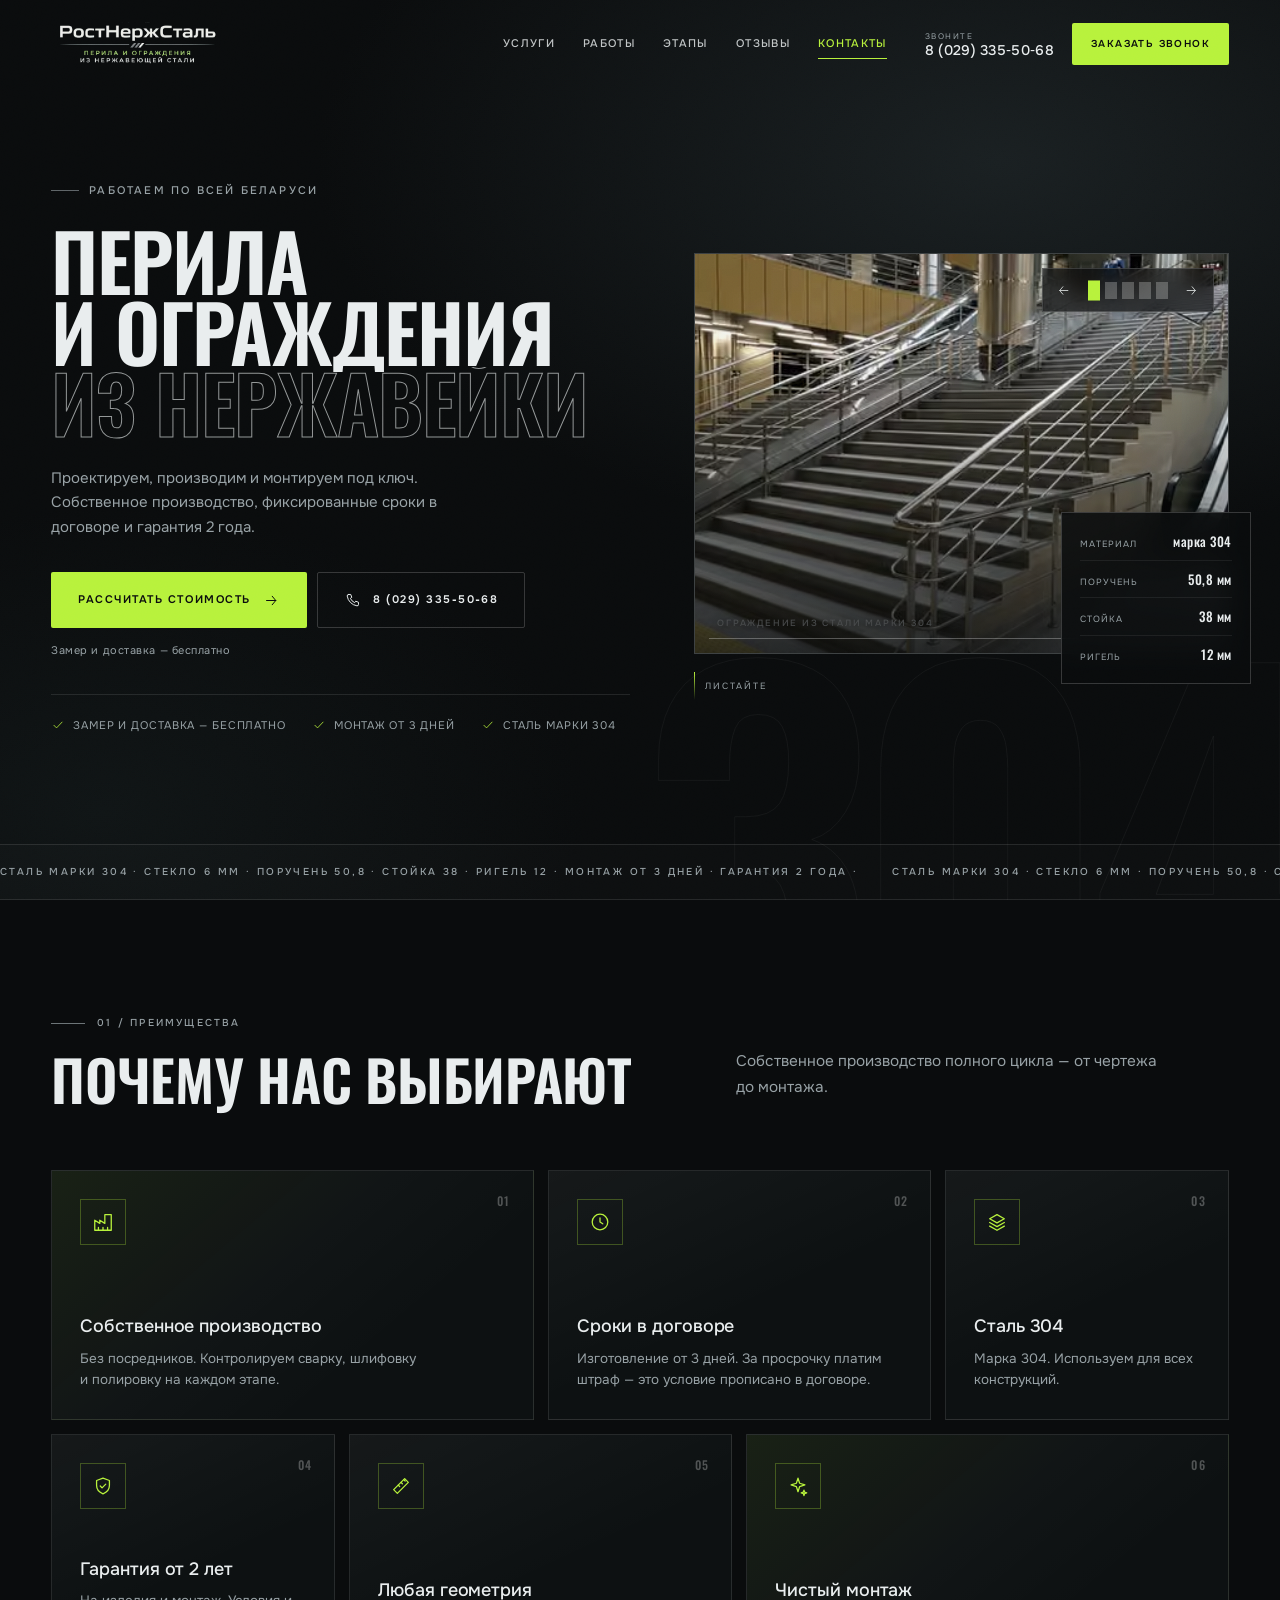
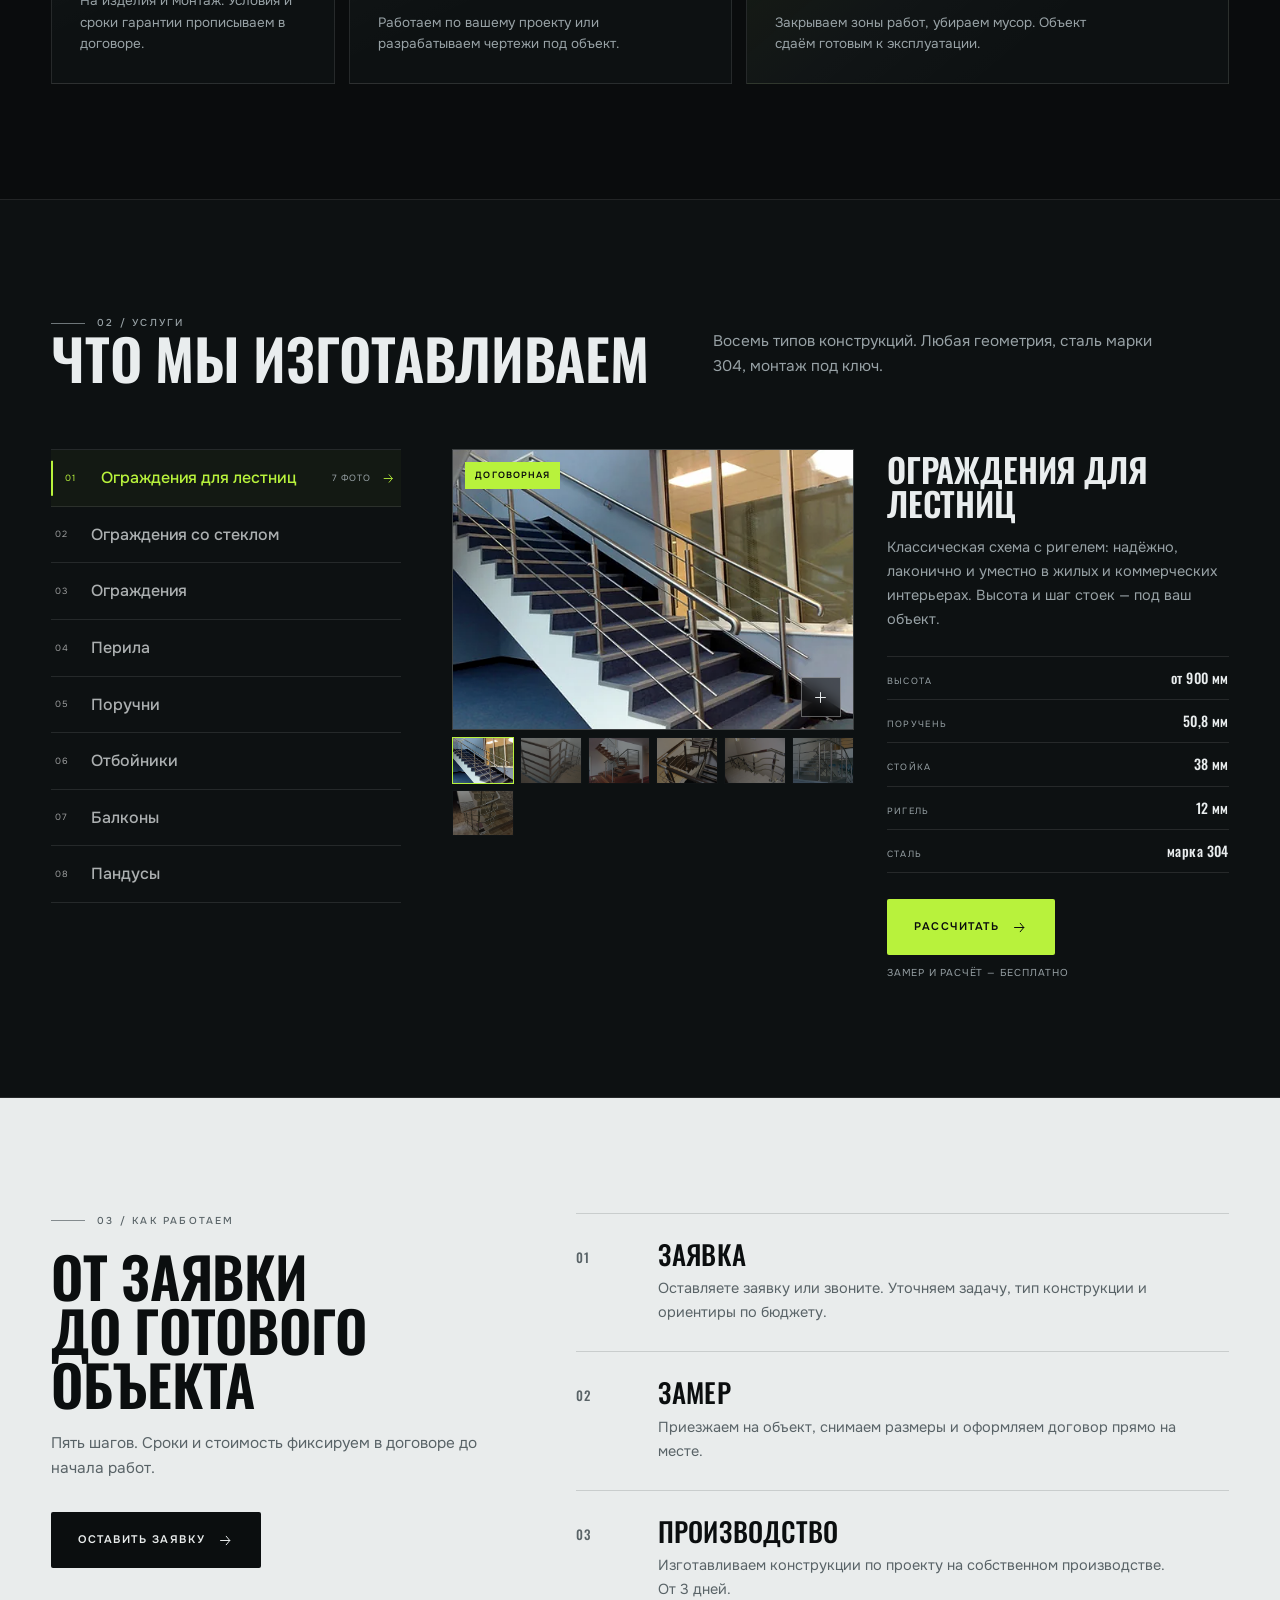
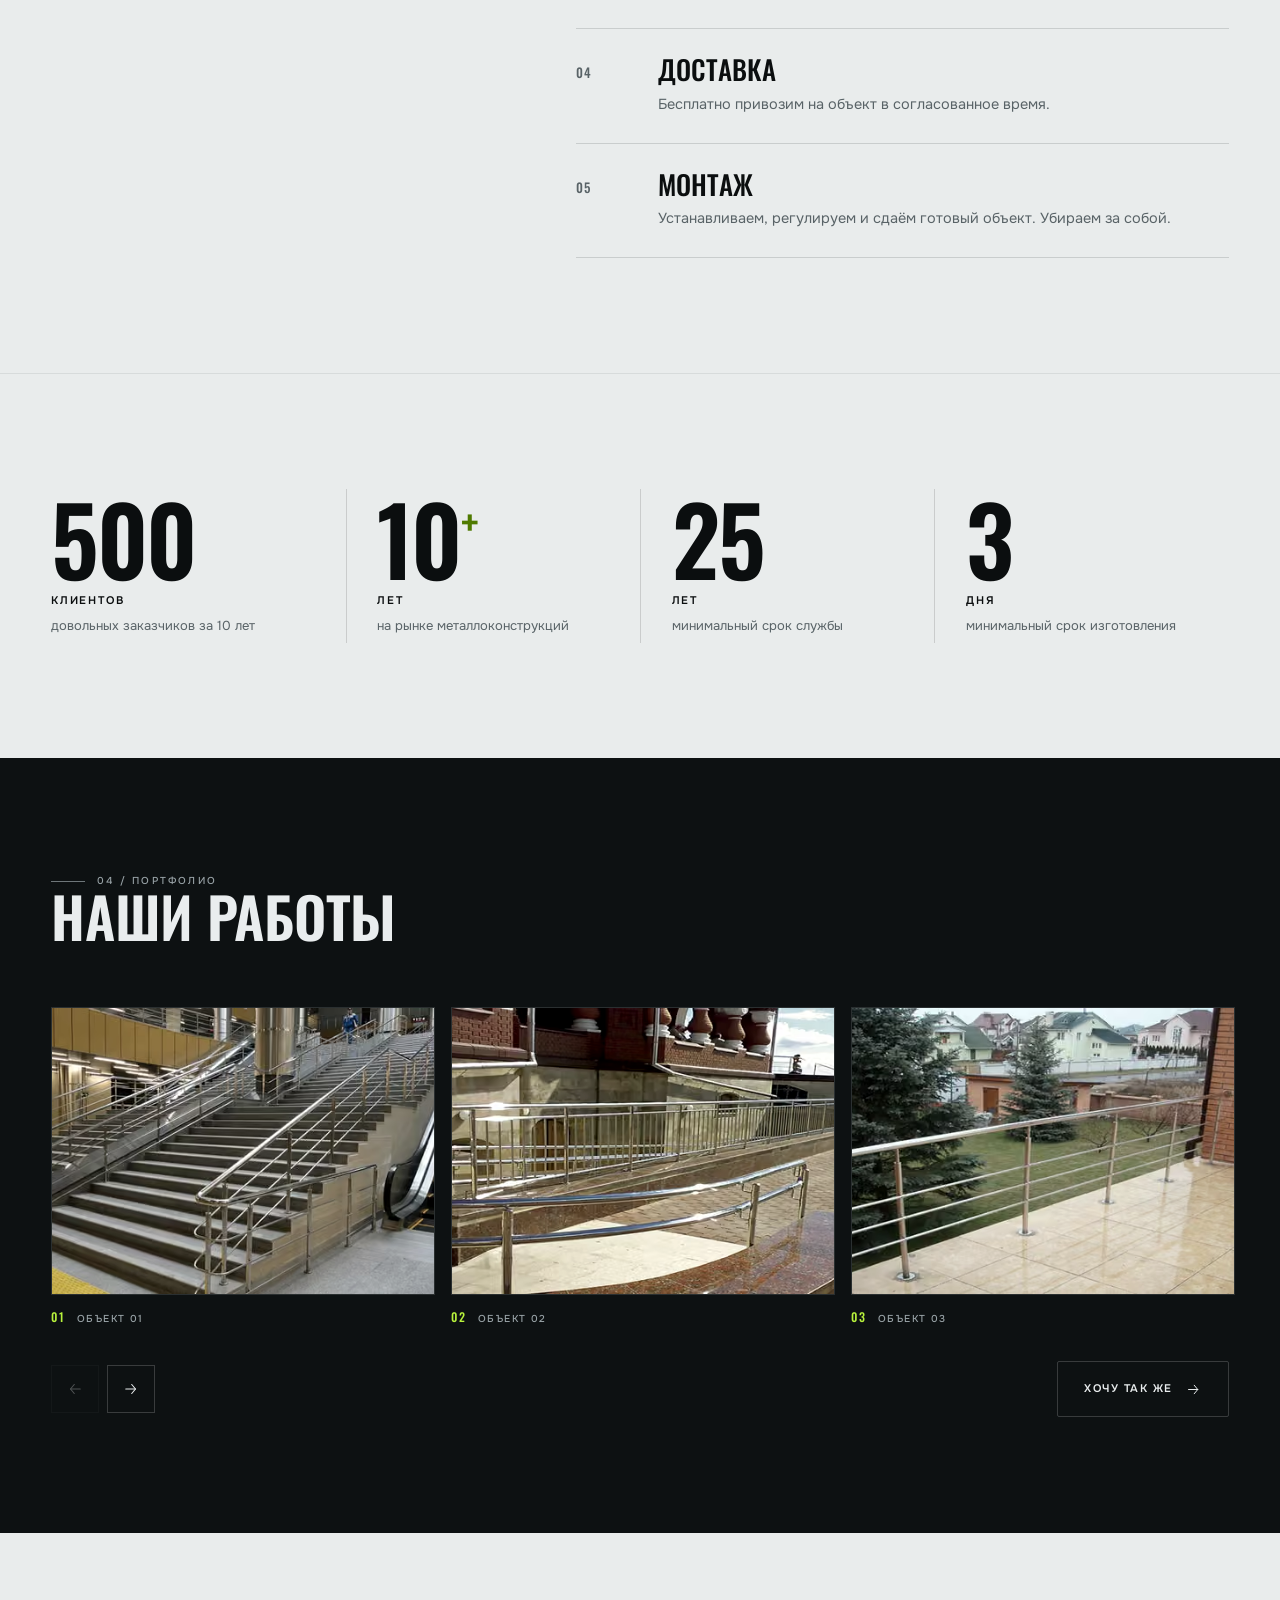
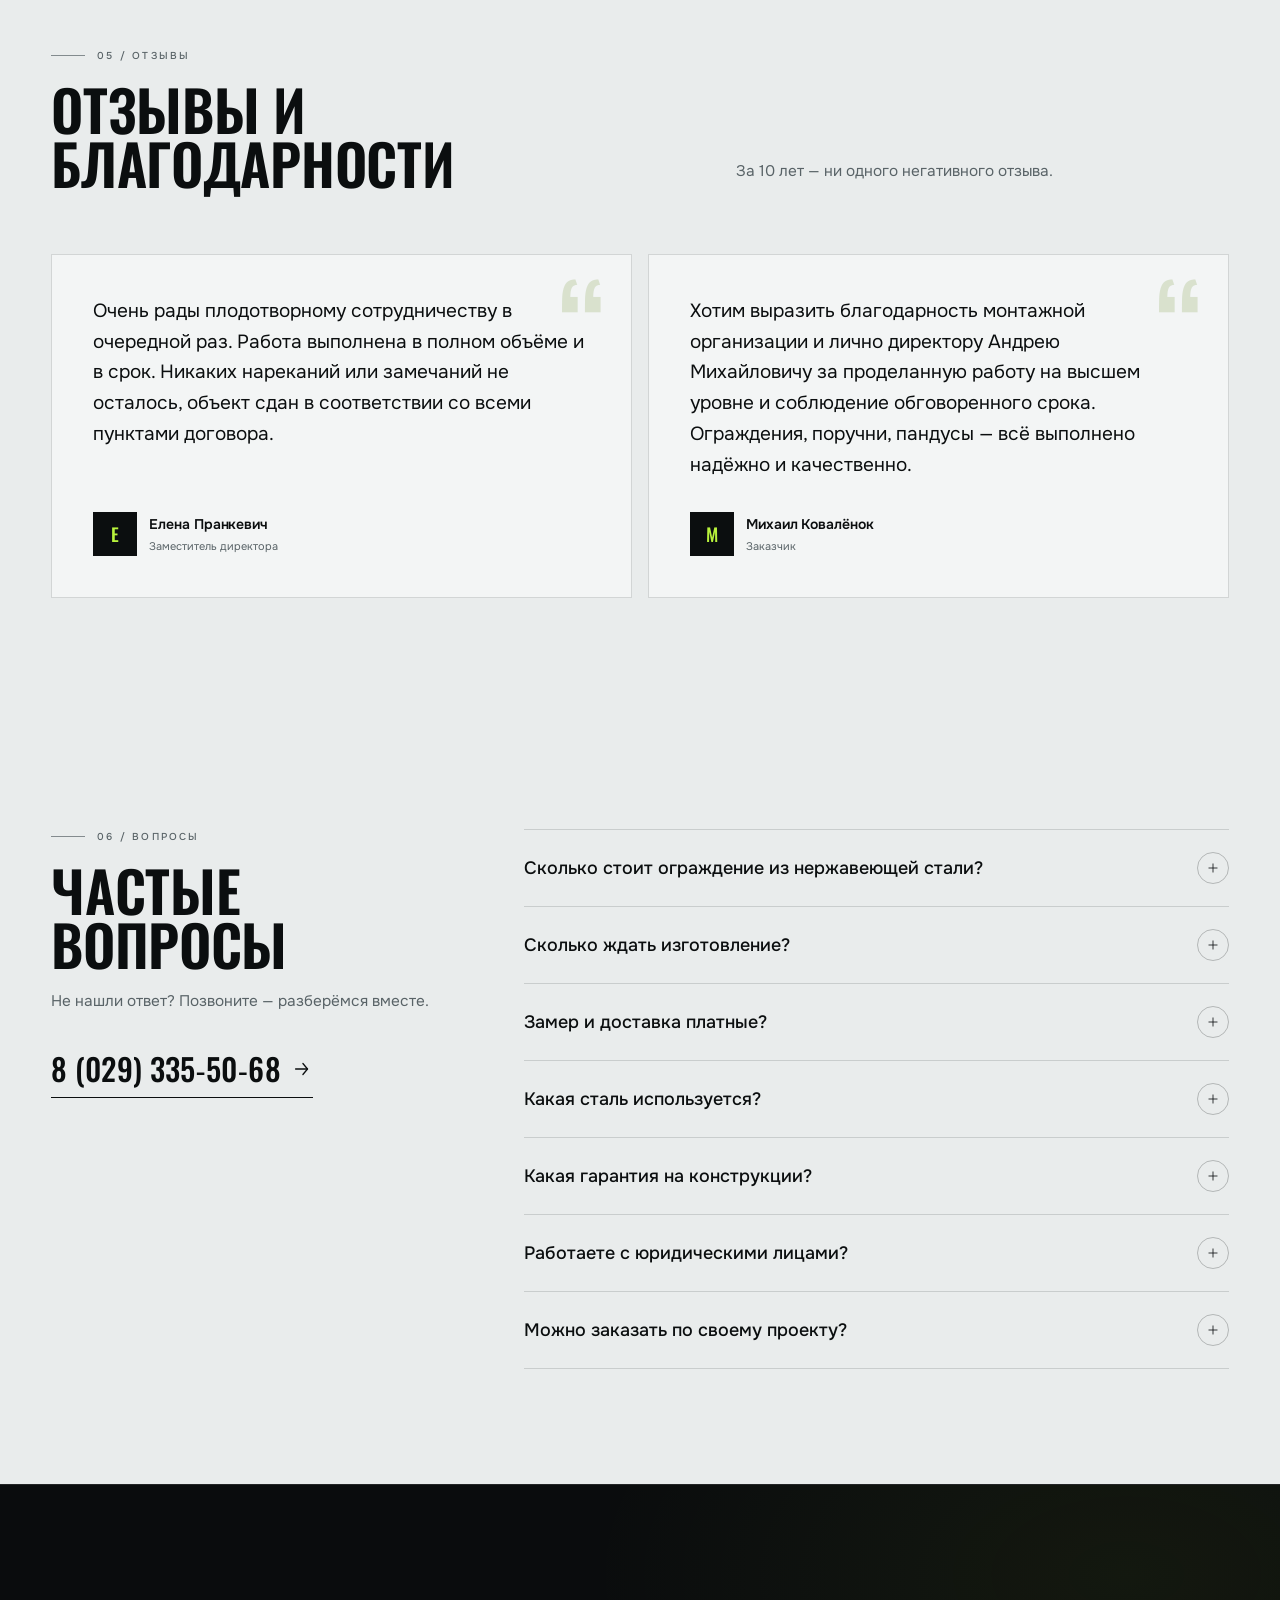
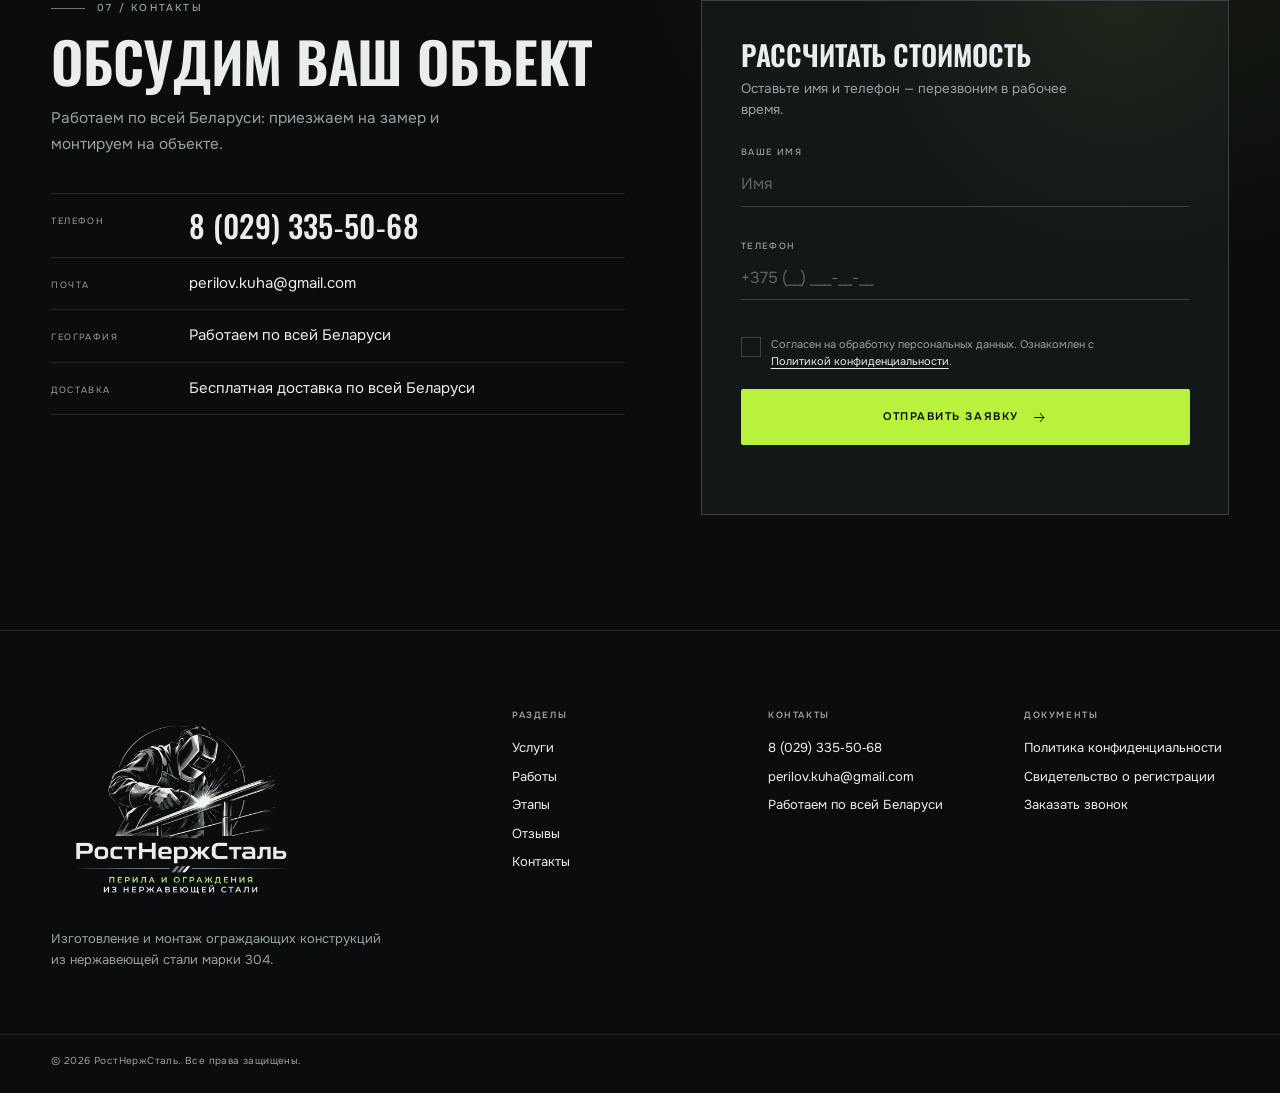
==== commit f74c6e01: "Switch domain to rostnerzhstal.by" ====
--- a/site/index.html
+++ b/site/index.html
@@ -5,7 +5,7 @@
     <meta name="viewport" content="width=device-width, initial-scale=1">
     <title>Перила и ограждения из нержавейки — монтаж под ключ | РостНержСталь</title>
     <meta name="description" content="Перила, ограждения, поручни и пандусы из нержавеющей стали марки 304. Работаем по всей Беларуси: замер, производство и монтаж. Гарантия 2 года.">
-    <link rel="canonical" href="https://steel-serves.by/">
+    <link rel="canonical" href="https://rostnerzhstal.by/">
     <meta name="theme-color" content="#0a0c0d">
     <meta name="format-detection" content="telephone=no">
 
@@ -14,14 +14,14 @@
     <meta property="og:site_name" content="РостНержСталь">
     <meta property="og:title" content="Перила и ограждения из нержавейки — монтаж под ключ | РостНержСталь">
     <meta property="og:description" content="Перила, ограждения, поручни и пандусы из нержавеющей стали марки 304. Работаем по всей Беларуси: замер, производство и монтаж. Гарантия 2 года.">
-    <meta property="og:url" content="https://steel-serves.by/">
-    <meta property="og:image" content="https://steel-serves.by/assets/img/og.jpg">
+    <meta property="og:url" content="https://rostnerzhstal.by/">
+    <meta property="og:image" content="https://rostnerzhstal.by/assets/img/og.jpg">
     <meta property="og:image:width" content="1200">
     <meta property="og:image:height" content="630">
     <meta name="twitter:card" content="summary_large_image">
     <meta name="twitter:title" content="Перила и ограждения из нержавейки — монтаж под ключ | РостНержСталь">
     <meta name="twitter:description" content="Перила, ограждения, поручни и пандусы из нержавеющей стали марки 304. Работаем по всей Беларуси: замер, производство и монтаж. Гарантия 2 года.">
-    <meta name="twitter:image" content="https://steel-serves.by/assets/img/og.jpg">
+    <meta name="twitter:image" content="https://rostnerzhstal.by/assets/img/og.jpg">
 
     <link rel="icon" href="favicon.svg" type="image/svg+xml">
     <link rel="icon" href="favicon-32.png" sizes="32x32" type="image/png">
@@ -35,7 +35,7 @@
     <link rel="stylesheet" href="assets/css/fonts.css">
     <link rel="stylesheet" href="assets/css/site.css?v=1795543665">
 
-    <script type="application/ld+json">{"@context":"https:\/\/schema.org","@type":"LocalBusiness","name":"РостНержСталь","description":"Перила, ограждения, поручни и пандусы из нержавеющей стали марки 304. Работаем по всей Беларуси: замер, производство и монтаж. Гарантия 2 года.","url":"https:\/\/steel-serves.by\/","telephone":"+375293355068","email":"perilov.kuha@gmail.com","image":"https:\/\/steel-serves.by\/assets\/img\/og.jpg","priceRange":"по договору","address":{"@type":"PostalAddress","addressCountry":"BY","addressRegion":"Минская область","addressLocality":"Минский район"},"areaServed":[{"@type":"Country","name":"Беларусь"}],"hasOfferCatalog":{"@type":"OfferCatalog","name":"Изделия из нержавеющей стали","itemListElement":[{"@type":"Offer","itemOffered":{"@type":"Service","name":"Ограждения для лестниц"}},{"@type":"Offer","itemOffered":{"@type":"Service","name":"Ограждения со стеклом"}},{"@type":"Offer","itemOffered":{"@type":"Service","name":"Ограждения"}},{"@type":"Offer","itemOffered":{"@type":"Service","name":"Перила"}},{"@type":"Offer","itemOffered":{"@type":"Service","name":"Поручни"}},{"@type":"Offer","itemOffered":{"@type":"Service","name":"Отбойники"}},{"@type":"Offer","itemOffered":{"@type":"Service","name":"Балконы"}},{"@type":"Offer","itemOffered":{"@type":"Service","name":"Пандусы"}}]}}</script>
+    <script type="application/ld+json">{"@context":"https:\/\/schema.org","@type":"LocalBusiness","name":"РостНержСталь","description":"Перила, ограждения, поручни и пандусы из нержавеющей стали марки 304. Работаем по всей Беларуси: замер, производство и монтаж. Гарантия 2 года.","url":"https:\/\/rostnerzhstal.by\/","telephone":"+375293355068","email":"perilov.kuha@gmail.com","image":"https:\/\/rostnerzhstal.by\/assets\/img\/og.jpg","priceRange":"по договору","address":{"@type":"PostalAddress","addressCountry":"BY","addressRegion":"Минская область","addressLocality":"Минский район"},"areaServed":[{"@type":"Country","name":"Беларусь"}],"hasOfferCatalog":{"@type":"OfferCatalog","name":"Изделия из нержавеющей стали","itemListElement":[{"@type":"Offer","itemOffered":{"@type":"Service","name":"Ограждения для лестниц"}},{"@type":"Offer","itemOffered":{"@type":"Service","name":"Ограждения со стеклом"}},{"@type":"Offer","itemOffered":{"@type":"Service","name":"Ограждения"}},{"@type":"Offer","itemOffered":{"@type":"Service","name":"Перила"}},{"@type":"Offer","itemOffered":{"@type":"Service","name":"Поручни"}},{"@type":"Offer","itemOffered":{"@type":"Service","name":"Отбойники"}},{"@type":"Offer","itemOffered":{"@type":"Service","name":"Балконы"}},{"@type":"Offer","itemOffered":{"@type":"Service","name":"Пандусы"}}]}}</script>
     <script type="application/ld+json">{"@context":"https:\/\/schema.org","@type":"FAQPage","mainEntity":[{"@type":"Question","name":"Сколько стоит ограждение из нержавеющей стали?","acceptedAnswer":{"@type":"Answer","text":"Цена зависит от типа конструкции, метража, стекла и сложности монтажа. После бесплатного замера рассчитываем стоимость и согласуем её в договоре."}},{"@type":"Question","name":"Сколько ждать изготовление?","acceptedAnswer":{"@type":"Answer","text":"От 3 дней после замера и согласования проекта. Точный срок прописываем в договоре, за просрочку платим штраф."}},{"@type":"Question","name":"Замер и доставка платные?","acceptedAnswer":{"@type":"Answer","text":"Нет. Замер и доставка — бесплатно."}},{"@type":"Question","name":"Какая сталь используется?","acceptedAnswer":{"@type":"Answer","text":"Сталь марки 304. Подходит для объектов с высокой нагрузкой."}},{"@type":"Question","name":"Какая гарантия на конструкции?","acceptedAnswer":{"@type":"Answer","text":"Гарантия от 2 лет. Минимальный срок службы конструкций — 25 лет."}},{"@type":"Question","name":"Работаете с юридическими лицами?","acceptedAnswer":{"@type":"Answer","text":"Да. Работаем с организациями и частными заказчиками: договор, закрывающие документы, безналичный расчёт."}},{"@type":"Question","name":"Можно заказать по своему проекту?","acceptedAnswer":{"@type":"Answer","text":"Да. Изготавливаем по вашим чертежам или разрабатываем проект сами — эскизы, размеры и узлы крепления."}}]}</script>
 </head>
 <body>
@@ -1697,7 +1697,7 @@
             <span data-submit-text>Отправить заявку</span>
             <svg class="btn__ico" viewBox="0 0 24 24" fill="none" stroke="currentColor" stroke-width="1.4" stroke-linecap="round" stroke-linejoin="round" aria-hidden="true" focusable="false"><path d="M5 12h13"/><path d="m13 6 5 6-5 6"/></svg>        </button>
         <p class="form-status" data-form-status role="status" aria-live="polite"></p>
-        <input type="hidden" name="ts" value="1795545211">
+        <input type="hidden" name="ts" value="1795601294">
         <input type="hidden" name="page" value="">
         <input type="hidden" name="utm" value="">
     </form>
@@ -1793,7 +1793,7 @@
             <span data-submit-text>Отправить заявку</span>
             <svg class="btn__ico" viewBox="0 0 24 24" fill="none" stroke="currentColor" stroke-width="1.4" stroke-linecap="round" stroke-linejoin="round" aria-hidden="true" focusable="false"><path d="M5 12h13"/><path d="m13 6 5 6-5 6"/></svg>        </button>
         <p class="form-status" data-form-status role="status" aria-live="polite"></p>
-        <input type="hidden" name="ts" value="1795545211">
+        <input type="hidden" name="ts" value="1795601294">
         <input type="hidden" name="page" value="">
         <input type="hidden" name="utm" value="">
     </form>
@@ -1805,7 +1805,7 @@
         <button class="modal__close" type="button" aria-label="Закрыть" data-close><svg class="ico" viewBox="0 0 24 24" fill="none" stroke="currentColor" stroke-width="1.4" stroke-linecap="round" stroke-linejoin="round" aria-hidden="true" focusable="false"><path d="m6 6 12 12M18 6 6 18"/></svg></button>
         <h2 class="modal__title" id="privacy-title">Политика конфиденциальности</h2>
         <div class="prose"><h3>1. Общие положения</h3>
-<p>Настоящая политика описывает, как «РостНержСталь» (далее — Оператор) обрабатывает персональные данные посетителей сайта steel-serves.by.</p>
+<p>Настоящая политика описывает, как «РостНержСталь» (далее — Оператор) обрабатывает персональные данные посетителей сайта rostnerzhstal.by.</p>
 <p>Используя формы на сайте, вы подтверждаете, что ознакомлены с настоящей политикой и даёте согласие на обработку указанных данных.</p>
 <h3>2. Какие данные мы собираем</h3>
 <ul><li>имя, которое вы указываете в форме;</li><li>номер телефона;</li><li>технические данные: страница обращения, UTM-метки, дата и время заявки.</li></ul>
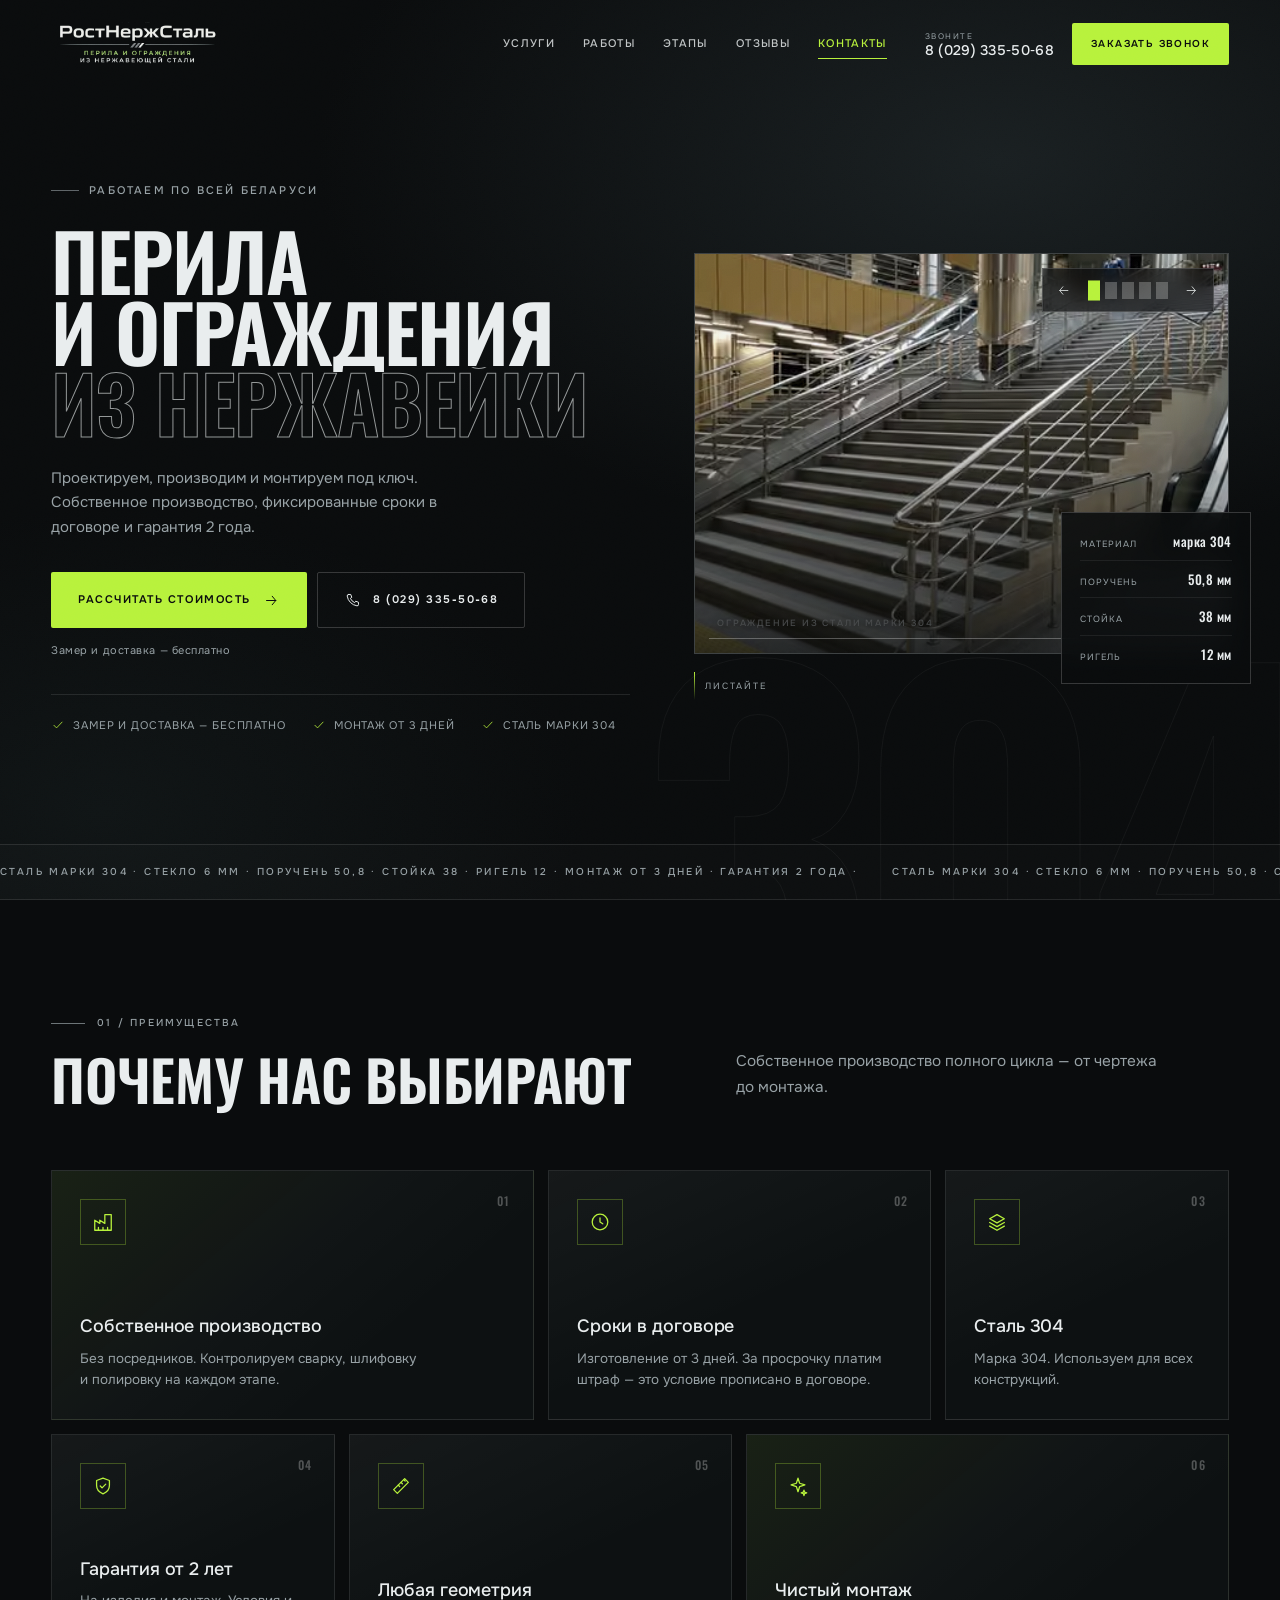
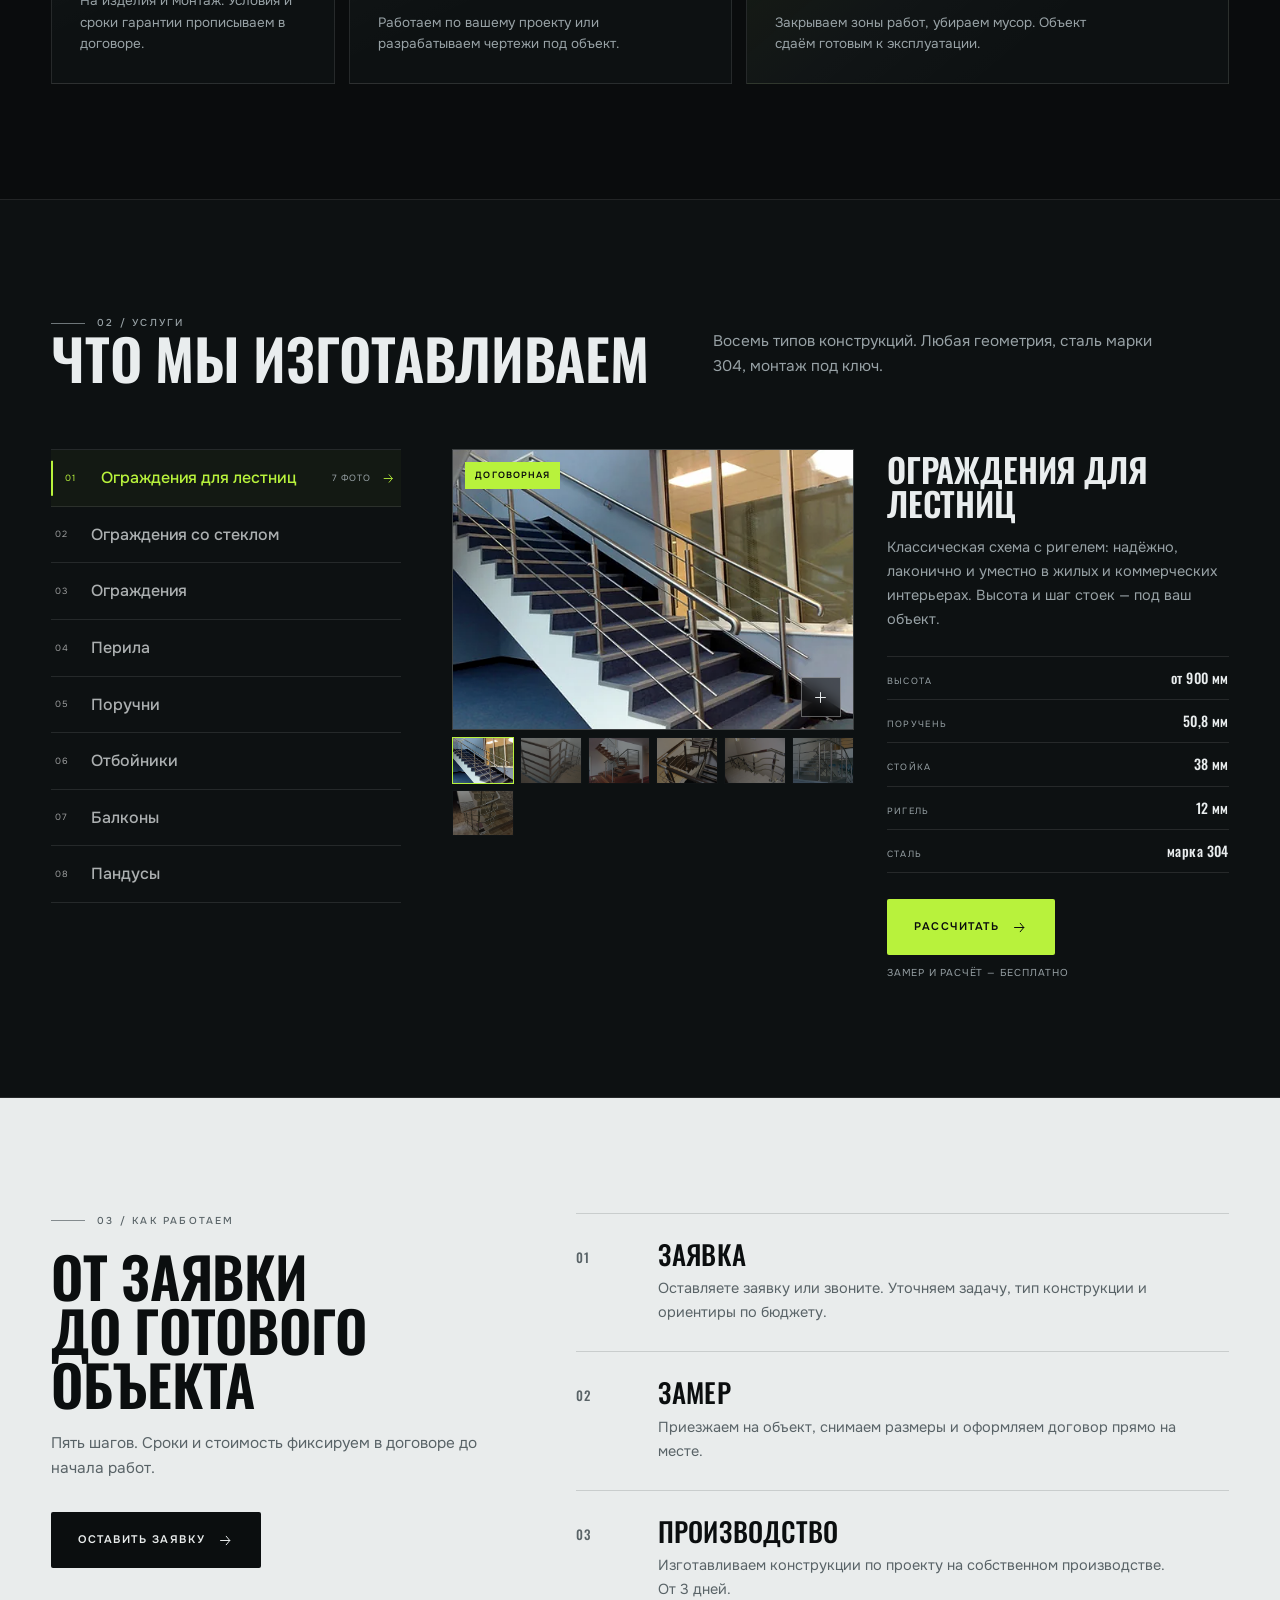
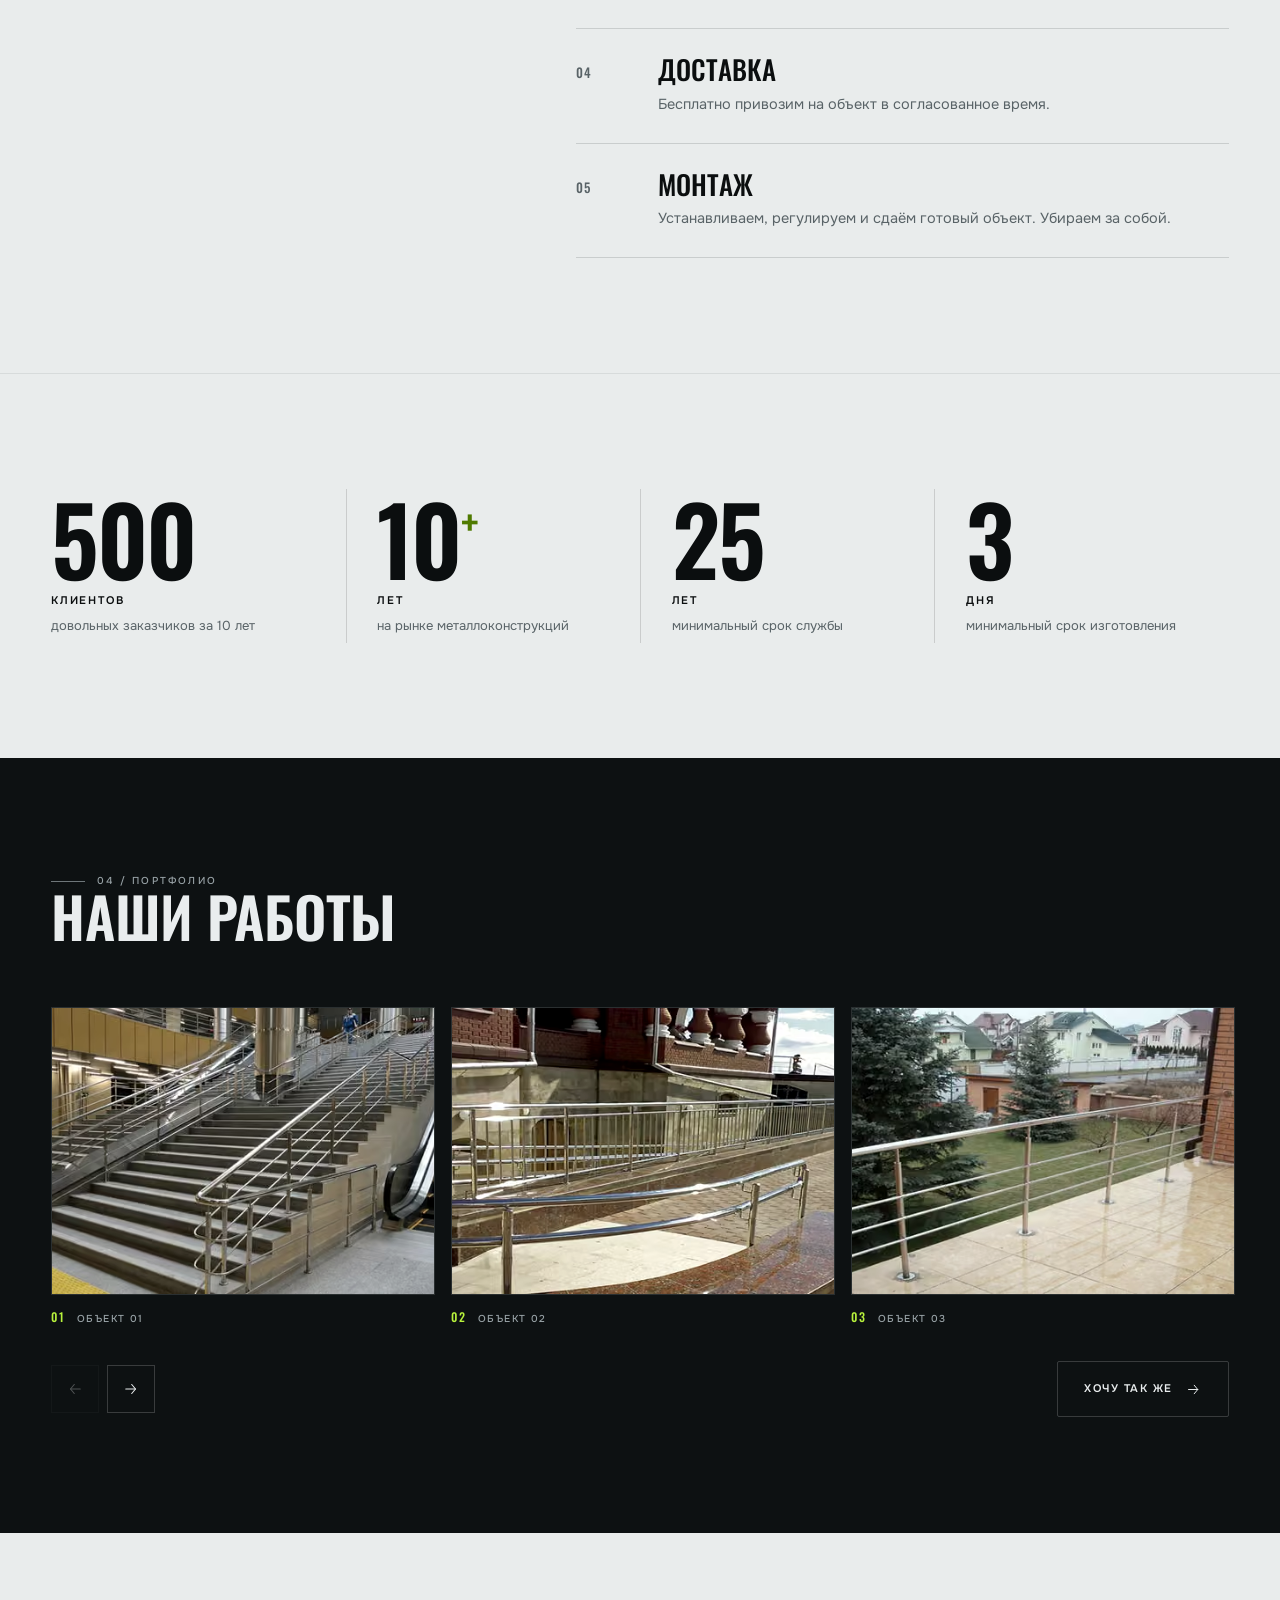
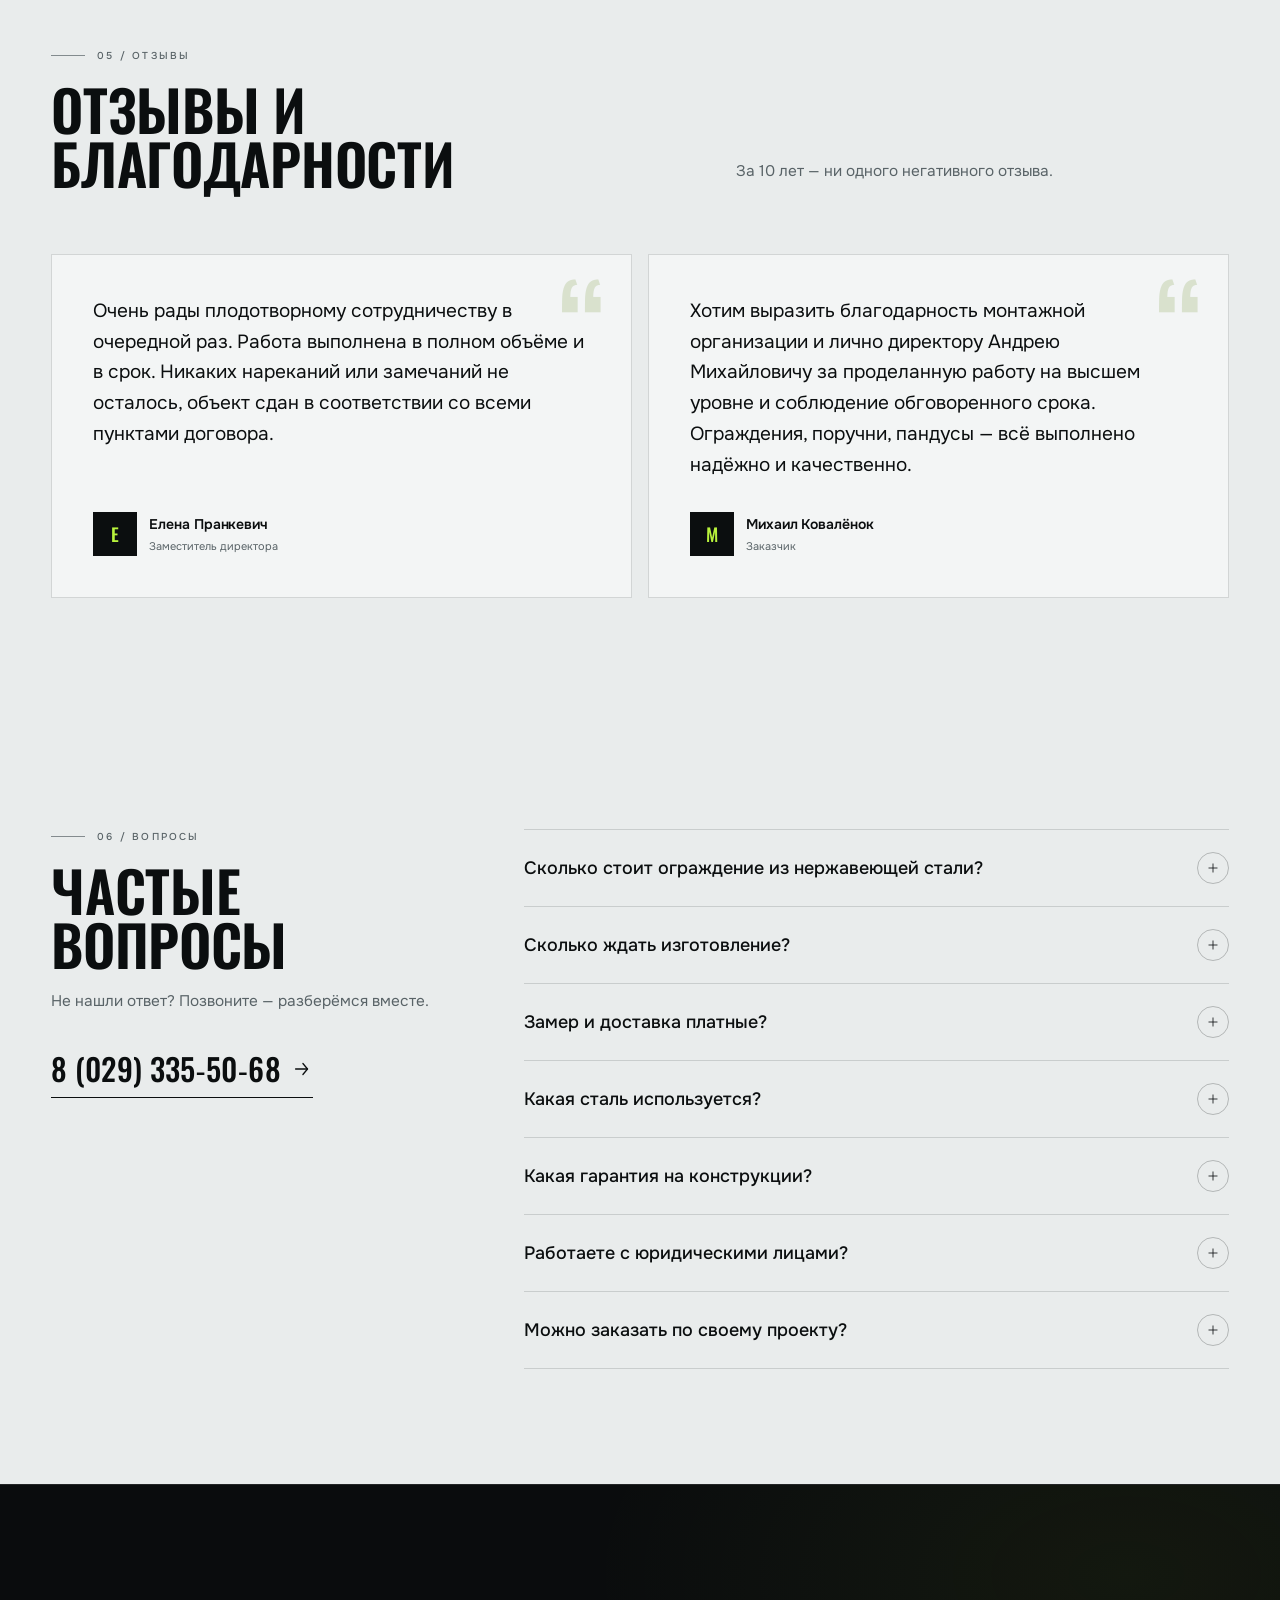
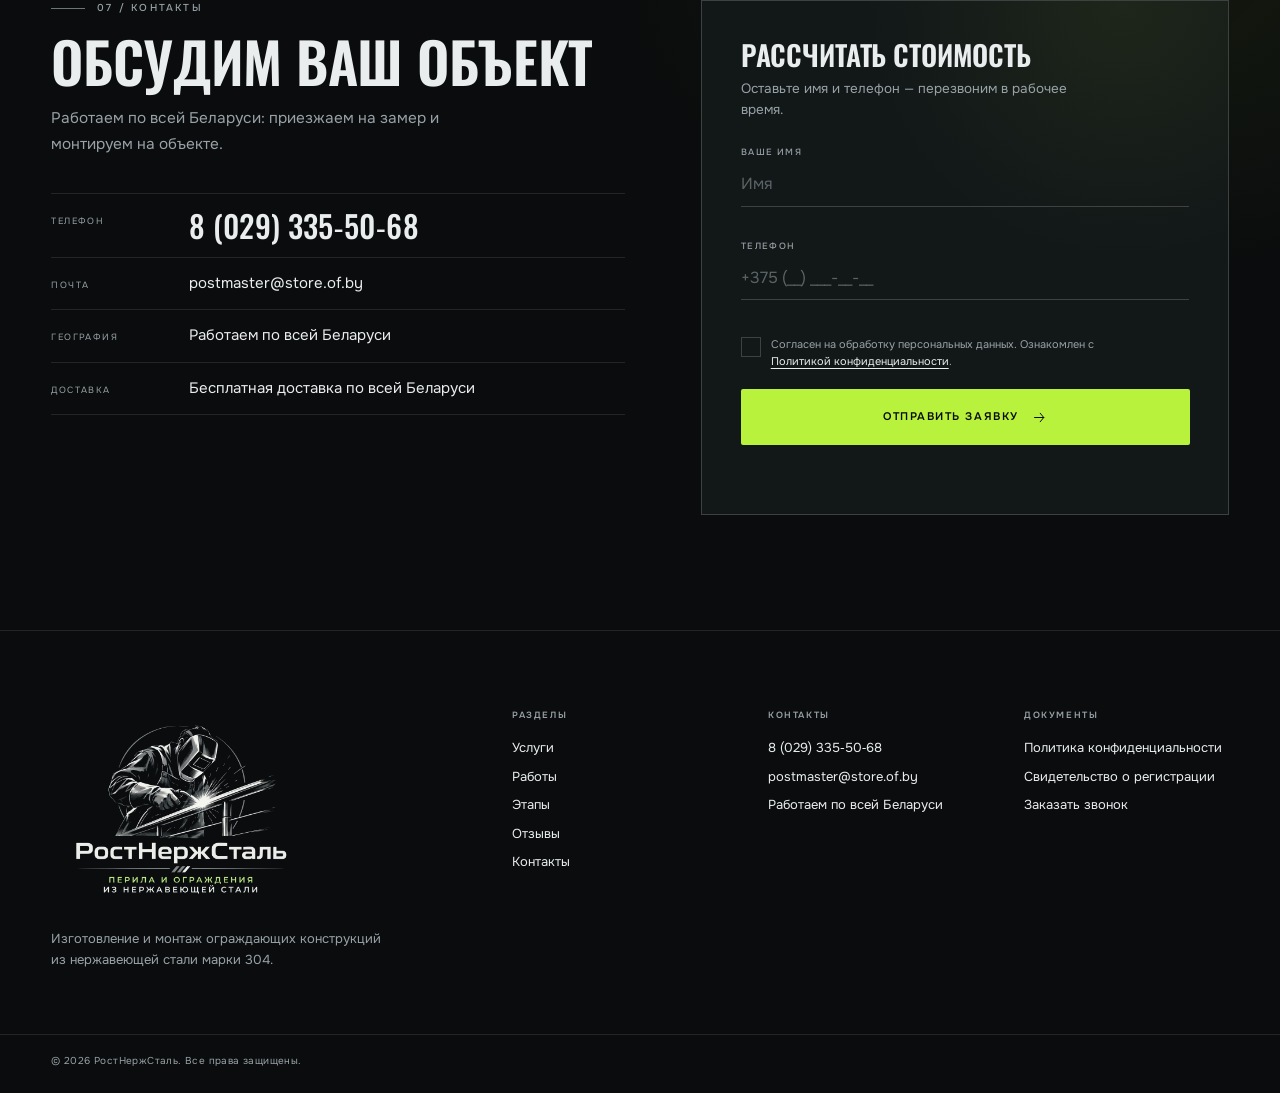
==== commit 98ce01ef: "Use store domain and postmaster mailbox" ====
--- a/site/index.html
+++ b/site/index.html
@@ -5,7 +5,7 @@
     <meta name="viewport" content="width=device-width, initial-scale=1">
     <title>Перила и ограждения из нержавейки — монтаж под ключ | РостНержСталь</title>
     <meta name="description" content="Перила, ограждения, поручни и пандусы из нержавеющей стали марки 304. Работаем по всей Беларуси: замер, производство и монтаж. Гарантия 2 года.">
-    <link rel="canonical" href="https://rostnerzhstal.by/">
+    <link rel="canonical" href="https://store.of.by/">
     <meta name="theme-color" content="#0a0c0d">
     <meta name="format-detection" content="telephone=no">
 
@@ -14,14 +14,14 @@
     <meta property="og:site_name" content="РостНержСталь">
     <meta property="og:title" content="Перила и ограждения из нержавейки — монтаж под ключ | РостНержСталь">
     <meta property="og:description" content="Перила, ограждения, поручни и пандусы из нержавеющей стали марки 304. Работаем по всей Беларуси: замер, производство и монтаж. Гарантия 2 года.">
-    <meta property="og:url" content="https://rostnerzhstal.by/">
-    <meta property="og:image" content="https://rostnerzhstal.by/assets/img/og.jpg">
+    <meta property="og:url" content="https://store.of.by/">
+    <meta property="og:image" content="https://store.of.by/assets/img/og.jpg">
     <meta property="og:image:width" content="1200">
     <meta property="og:image:height" content="630">
     <meta name="twitter:card" content="summary_large_image">
     <meta name="twitter:title" content="Перила и ограждения из нержавейки — монтаж под ключ | РостНержСталь">
     <meta name="twitter:description" content="Перила, ограждения, поручни и пандусы из нержавеющей стали марки 304. Работаем по всей Беларуси: замер, производство и монтаж. Гарантия 2 года.">
-    <meta name="twitter:image" content="https://rostnerzhstal.by/assets/img/og.jpg">
+    <meta name="twitter:image" content="https://store.of.by/assets/img/og.jpg">
 
     <link rel="icon" href="favicon.svg" type="image/svg+xml">
     <link rel="icon" href="favicon-32.png" sizes="32x32" type="image/png">
@@ -33,9 +33,9 @@
     <link rel="preload" href="assets/fonts/onest-300-cyrillic.woff2" as="font" type="font/woff2" crossorigin>
     <link rel="preload" href="assets/fonts/oswald-500-cyrillic.woff2" as="font" type="font/woff2" crossorigin>
     <link rel="stylesheet" href="assets/css/fonts.css">
-    <link rel="stylesheet" href="assets/css/site.css?v=1795543665">
-
-    <script type="application/ld+json">{"@context":"https:\/\/schema.org","@type":"LocalBusiness","name":"РостНержСталь","description":"Перила, ограждения, поручни и пандусы из нержавеющей стали марки 304. Работаем по всей Беларуси: замер, производство и монтаж. Гарантия 2 года.","url":"https:\/\/rostnerzhstal.by\/","telephone":"+375293355068","email":"perilov.kuha@gmail.com","image":"https:\/\/rostnerzhstal.by\/assets\/img\/og.jpg","priceRange":"по договору","address":{"@type":"PostalAddress","addressCountry":"BY","addressRegion":"Минская область","addressLocality":"Минский район"},"areaServed":[{"@type":"Country","name":"Беларусь"}],"hasOfferCatalog":{"@type":"OfferCatalog","name":"Изделия из нержавеющей стали","itemListElement":[{"@type":"Offer","itemOffered":{"@type":"Service","name":"Ограждения для лестниц"}},{"@type":"Offer","itemOffered":{"@type":"Service","name":"Ограждения со стеклом"}},{"@type":"Offer","itemOffered":{"@type":"Service","name":"Ограждения"}},{"@type":"Offer","itemOffered":{"@type":"Service","name":"Перила"}},{"@type":"Offer","itemOffered":{"@type":"Service","name":"Поручни"}},{"@type":"Offer","itemOffered":{"@type":"Service","name":"Отбойники"}},{"@type":"Offer","itemOffered":{"@type":"Service","name":"Балконы"}},{"@type":"Offer","itemOffered":{"@type":"Service","name":"Пандусы"}}]}}</script>
+    <link rel="stylesheet" href="assets/css/site.css?v=1795602718">
+
+    <script type="application/ld+json">{"@context":"https:\/\/schema.org","@type":"LocalBusiness","name":"РостНержСталь","description":"Перила, ограждения, поручни и пандусы из нержавеющей стали марки 304. Работаем по всей Беларуси: замер, производство и монтаж. Гарантия 2 года.","url":"https:\/\/store.of.by\/","telephone":"+375293355068","email":"postmaster@store.of.by","image":"https:\/\/store.of.by\/assets\/img\/og.jpg","priceRange":"по договору","address":{"@type":"PostalAddress","addressCountry":"BY","addressRegion":"Минская область","addressLocality":"Минский район"},"areaServed":[{"@type":"Country","name":"Беларусь"}],"hasOfferCatalog":{"@type":"OfferCatalog","name":"Изделия из нержавеющей стали","itemListElement":[{"@type":"Offer","itemOffered":{"@type":"Service","name":"Ограждения для лестниц"}},{"@type":"Offer","itemOffered":{"@type":"Service","name":"Ограждения со стеклом"}},{"@type":"Offer","itemOffered":{"@type":"Service","name":"Ограждения"}},{"@type":"Offer","itemOffered":{"@type":"Service","name":"Перила"}},{"@type":"Offer","itemOffered":{"@type":"Service","name":"Поручни"}},{"@type":"Offer","itemOffered":{"@type":"Service","name":"Отбойники"}},{"@type":"Offer","itemOffered":{"@type":"Service","name":"Балконы"}},{"@type":"Offer","itemOffered":{"@type":"Service","name":"Пандусы"}}]}}</script>
     <script type="application/ld+json">{"@context":"https:\/\/schema.org","@type":"FAQPage","mainEntity":[{"@type":"Question","name":"Сколько стоит ограждение из нержавеющей стали?","acceptedAnswer":{"@type":"Answer","text":"Цена зависит от типа конструкции, метража, стекла и сложности монтажа. После бесплатного замера рассчитываем стоимость и согласуем её в договоре."}},{"@type":"Question","name":"Сколько ждать изготовление?","acceptedAnswer":{"@type":"Answer","text":"От 3 дней после замера и согласования проекта. Точный срок прописываем в договоре, за просрочку платим штраф."}},{"@type":"Question","name":"Замер и доставка платные?","acceptedAnswer":{"@type":"Answer","text":"Нет. Замер и доставка — бесплатно."}},{"@type":"Question","name":"Какая сталь используется?","acceptedAnswer":{"@type":"Answer","text":"Сталь марки 304. Подходит для объектов с высокой нагрузкой."}},{"@type":"Question","name":"Какая гарантия на конструкции?","acceptedAnswer":{"@type":"Answer","text":"Гарантия от 2 лет. Минимальный срок службы конструкций — 25 лет."}},{"@type":"Question","name":"Работаете с юридическими лицами?","acceptedAnswer":{"@type":"Answer","text":"Да. Работаем с организациями и частными заказчиками: договор, закрывающие документы, безналичный расчёт."}},{"@type":"Question","name":"Можно заказать по своему проекту?","acceptedAnswer":{"@type":"Answer","text":"Да. Изготавливаем по вашим чертежам или разрабатываем проект сами — эскизы, размеры и узлы крепления."}}]}</script>
 </head>
 <body>
@@ -108,7 +108,7 @@
     <div class="mobile-menu__bottom container">
         <a class="mobile-menu__phone" href="tel:+375293355068">8&nbsp;(029)&nbsp;335&#8209;50&#8209;68</a>
         <button class="btn btn--accent" type="button" data-open-lead data-source="menu">Заказать звонок</button>
-        <p class="mobile-menu__note"><span>Работаем по всей Беларуси</span> · <span>perilov.kuha@gmail.com</span></p>
+        <p class="mobile-menu__note"><span>Работаем по всей Беларуси</span> · <span>postmaster@store.of.by</span></p>
     </div>
 </dialog>
 
@@ -1652,7 +1652,7 @@
                     </div>
                     <div class="contacts__row">
                         <dt>Почта</dt>
-                        <dd><a class="link-line" href="mailto:perilov.kuha@gmail.com"><span>perilov.kuha@gmail.com</span></a></dd>
+                        <dd><a class="link-line" href="mailto:postmaster@store.of.by"><span>postmaster@store.of.by</span></a></dd>
                     </div>
                     <div class="contacts__row">
                         <dt>География</dt>
@@ -1697,7 +1697,7 @@
             <span data-submit-text>Отправить заявку</span>
             <svg class="btn__ico" viewBox="0 0 24 24" fill="none" stroke="currentColor" stroke-width="1.4" stroke-linecap="round" stroke-linejoin="round" aria-hidden="true" focusable="false"><path d="M5 12h13"/><path d="m13 6 5 6-5 6"/></svg>        </button>
         <p class="form-status" data-form-status role="status" aria-live="polite"></p>
-        <input type="hidden" name="ts" value="1795601294">
+        <input type="hidden" name="ts" value="1795616889">
         <input type="hidden" name="page" value="">
         <input type="hidden" name="utm" value="">
     </form>
@@ -1731,7 +1731,7 @@
             <h3 class="footer__title">Контакты</h3>
             <ul class="footer__list">
                 <li><a href="tel:+375293355068">8&nbsp;(029)&nbsp;335&#8209;50&#8209;68</a></li>
-                                <li><a href="mailto:perilov.kuha@gmail.com"><span>perilov.kuha@gmail.com</span></a></li>
+                                <li><a href="mailto:postmaster@store.of.by"><span>postmaster@store.of.by</span></a></li>
                 <li>Работаем по всей Беларуси</li>
             </ul>
         </div>
@@ -1793,7 +1793,7 @@
             <span data-submit-text>Отправить заявку</span>
             <svg class="btn__ico" viewBox="0 0 24 24" fill="none" stroke="currentColor" stroke-width="1.4" stroke-linecap="round" stroke-linejoin="round" aria-hidden="true" focusable="false"><path d="M5 12h13"/><path d="m13 6 5 6-5 6"/></svg>        </button>
         <p class="form-status" data-form-status role="status" aria-live="polite"></p>
-        <input type="hidden" name="ts" value="1795601294">
+        <input type="hidden" name="ts" value="1795616889">
         <input type="hidden" name="page" value="">
         <input type="hidden" name="utm" value="">
     </form>
@@ -1805,7 +1805,7 @@
         <button class="modal__close" type="button" aria-label="Закрыть" data-close><svg class="ico" viewBox="0 0 24 24" fill="none" stroke="currentColor" stroke-width="1.4" stroke-linecap="round" stroke-linejoin="round" aria-hidden="true" focusable="false"><path d="m6 6 12 12M18 6 6 18"/></svg></button>
         <h2 class="modal__title" id="privacy-title">Политика конфиденциальности</h2>
         <div class="prose"><h3>1. Общие положения</h3>
-<p>Настоящая политика описывает, как «РостНержСталь» (далее — Оператор) обрабатывает персональные данные посетителей сайта rostnerzhstal.by.</p>
+<p>Настоящая политика описывает, как «РостНержСталь» (далее — Оператор) обрабатывает персональные данные посетителей сайта store.of.by.</p>
 <p>Используя формы на сайте, вы подтверждаете, что ознакомлены с настоящей политикой и даёте согласие на обработку указанных данных.</p>
 <h3>2. Какие данные мы собираем</h3>
 <ul><li>имя, которое вы указываете в форме;</li><li>номер телефона;</li><li>технические данные: страница обращения, UTM-метки, дата и время заявки.</li></ul>
@@ -1814,11 +1814,11 @@
 <h3>4. Как храним и защищаем</h3>
 <p>Данные передаются на электронную почту Оператора и хранятся в защищённом ящике. Доступ есть только у сотрудников, обрабатывающих заявки. Мы не передаём данные третьим лицам, кроме случаев, предусмотренных законодательством Республики Беларусь.</p>
 <h3>5. Ваши права</h3>
-<p>Вы можете отозвать согласие, запросить уточнение или удаление своих данных, написав на <a href="mailto:perilov.kuha@gmail.com">perilov.kuha@gmail.com</a>. Мы обработаем обращение в течение 15 рабочих дней.</p>
+<p>Вы можете отозвать согласие, запросить уточнение или удаление своих данных, написав на <a href="mailto:postmaster@store.of.by">postmaster@store.of.by</a>. Мы обработаем обращение в течение 15 рабочих дней.</p>
 <h3>6. Cookies и аналитика</h3>
 <p>Сайт может использовать технические cookies для корректной работы форм и аналитики посещаемости в обезличенном виде. Вы можете отключить cookies в настройках браузера.</p>
 <h3>7. Контакты Оператора</h3>
-<p>«РостНержСталь», Минская область, Минский район. E-mail: <a href="mailto:perilov.kuha@gmail.com">perilov.kuha@gmail.com</a>, телефон: <a href="tel:+375293355068">8&nbsp;(029)&nbsp;335&#8209;50&#8209;68</a>.</p>
+<p>«РостНержСталь», Минская область, Минский район. E-mail: <a href="mailto:postmaster@store.of.by">postmaster@store.of.by</a>, телефон: <a href="tel:+375293355068">8&nbsp;(029)&nbsp;335&#8209;50&#8209;68</a>.</p>
 <p><em>Дата последнего обновления: 12 ноября 2026 года.</em></p></div>
     </div>
 </dialog>
--- a/site/assets/css/site.css
+++ b/site/assets/css/site.css
@@ -3487,12 +3487,44 @@
     margin-top: 28px;
 }
 
-.notfound__meta {
-    margin-top: 40px;
+.notfound__ghost {
+    position: absolute;
+    top: 46%;
+    right: -2%;
+    transform: translateY(-50%);
+    font-family: var(--font-display);
+    font-size: clamp(16rem, 34vw, 34rem);
+    font-weight: 600;
+    line-height: 1;
+    letter-spacing: -0.06em;
+    color: transparent;
+    -webkit-text-stroke: 1px rgba(184, 242, 60, 0.09);
+    pointer-events: none;
+    user-select: none;
+}
+
+.notfound__foot {
+    display: flex;
+    flex-wrap: wrap;
+    gap: 8px 28px;
+    justify-content: space-between;
+    margin-top: 60px;
+    padding-top: 18px;
+    border-top: 1px solid var(--line);
     font-size: 10px;
-    letter-spacing: 0.1em;
-    text-transform: uppercase;
-    color: var(--muted);
+    letter-spacing: 0.08em;
+    text-transform: uppercase;
+    color: var(--muted);
+}
+
+.notfound__foot a {
+    color: var(--text);
+    text-transform: none;
+    letter-spacing: 0;
+}
+
+.notfound__foot a:hover {
+    color: var(--accent);
 }
 
 @media (max-width: 760px) {
@@ -3500,4 +3532,15 @@
         flex-direction: column;
         align-items: stretch;
     }
-}
+
+    .notfound__ghost {
+        top: 30%;
+        right: -14%;
+        font-size: 15rem;
+    }
+
+    .notfound__foot {
+        flex-direction: column;
+        margin-top: 44px;
+    }
+}
